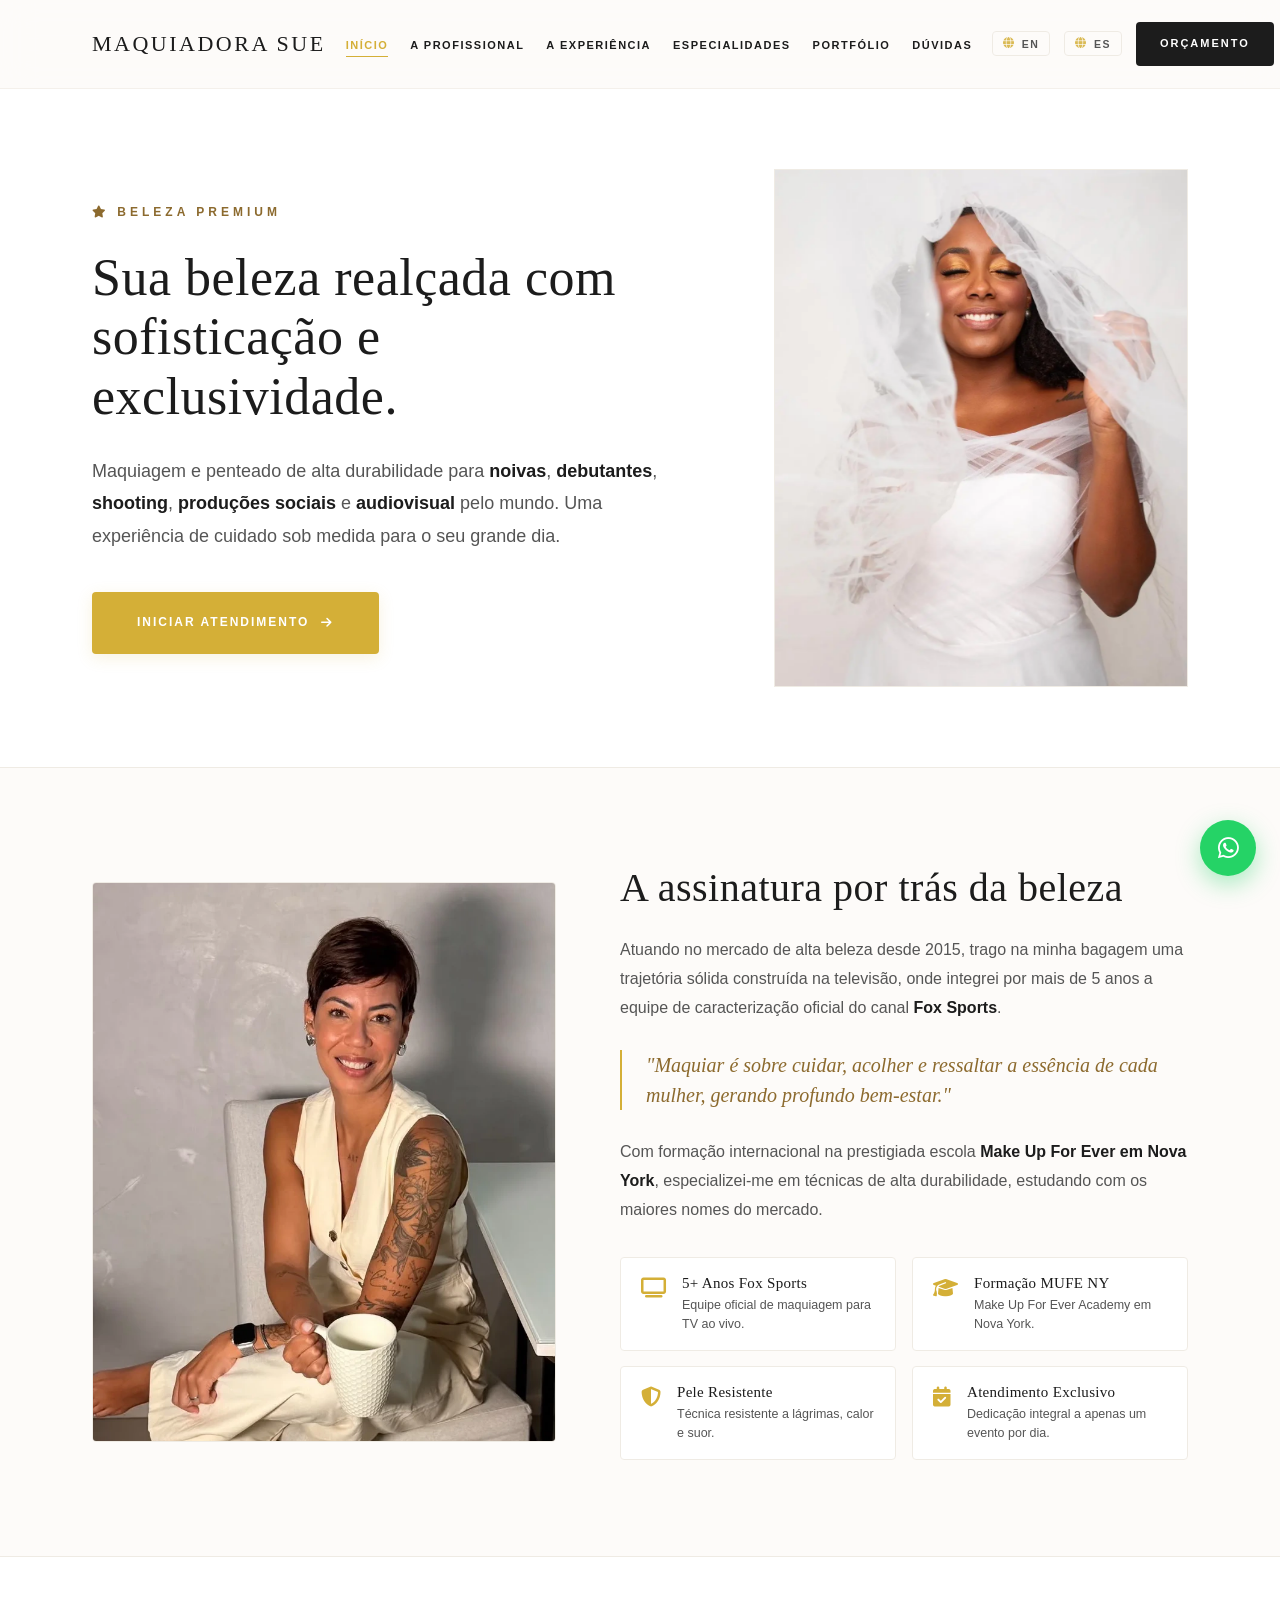
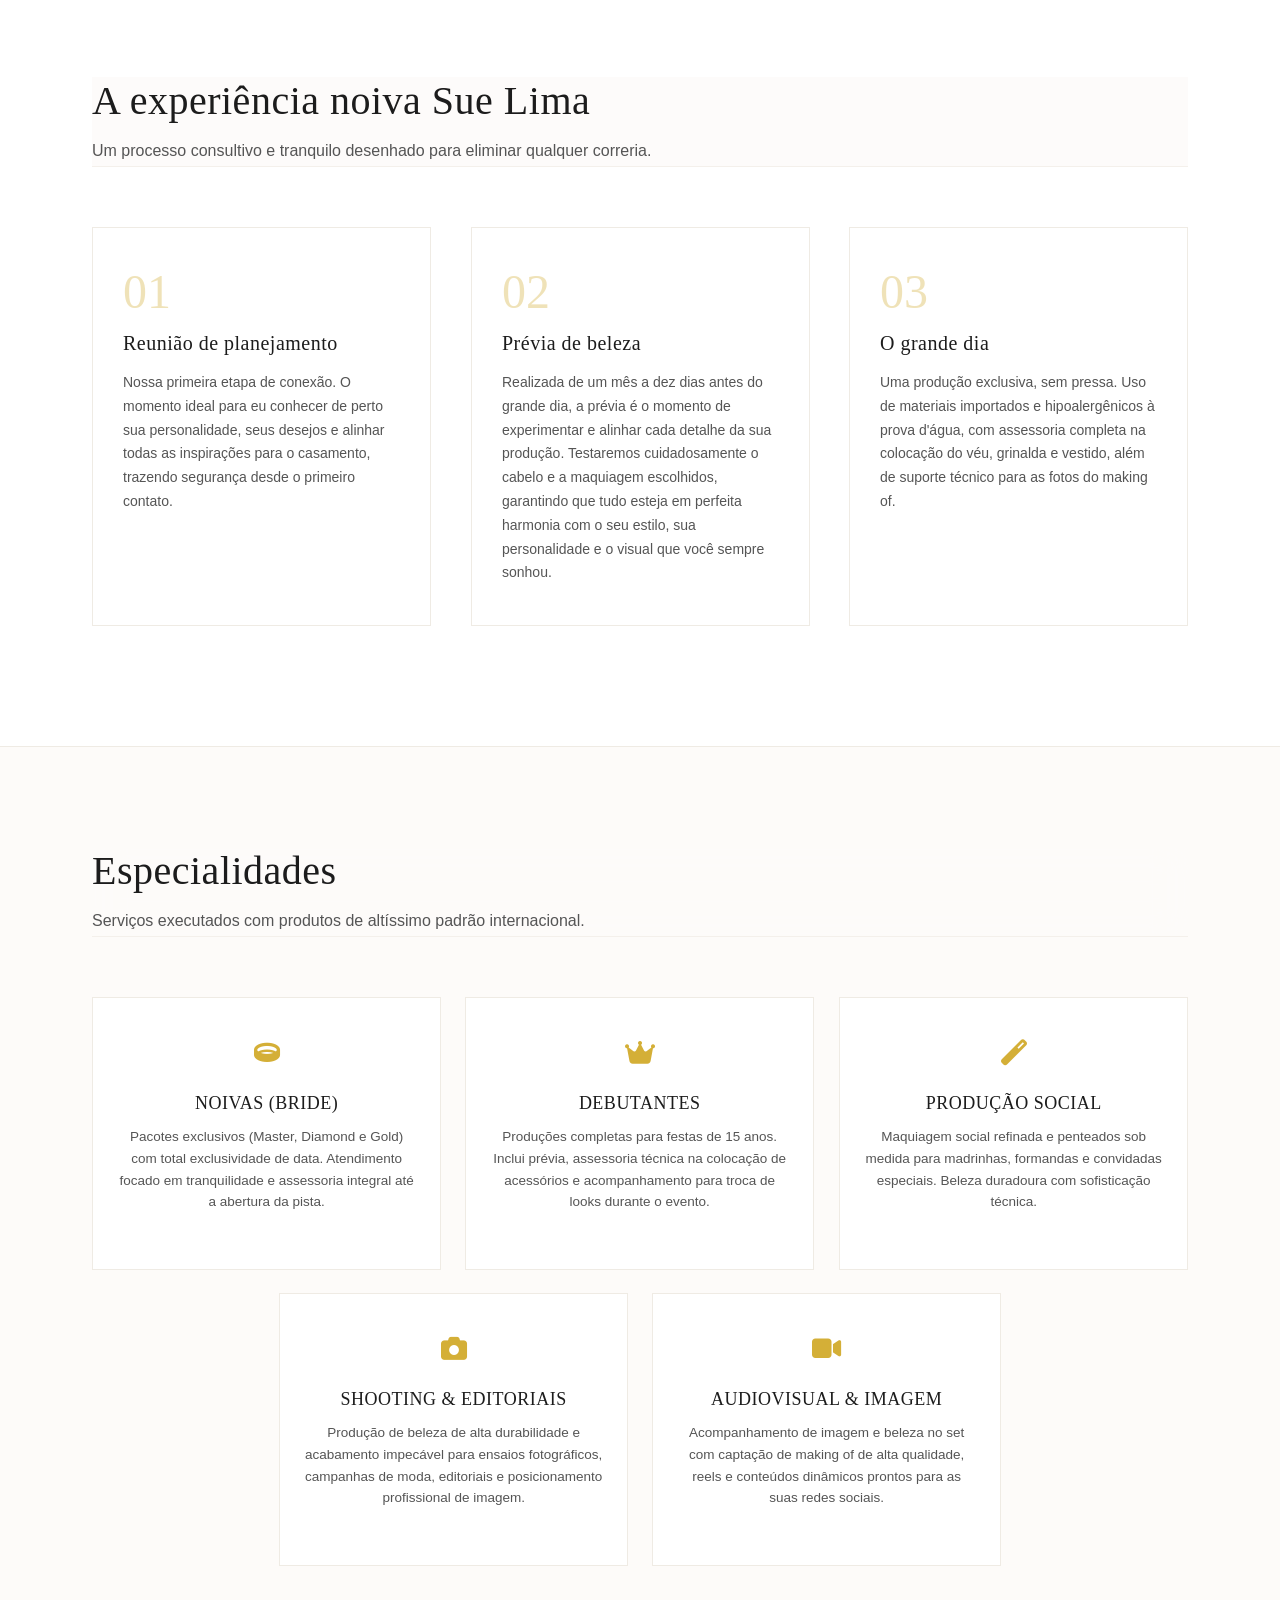
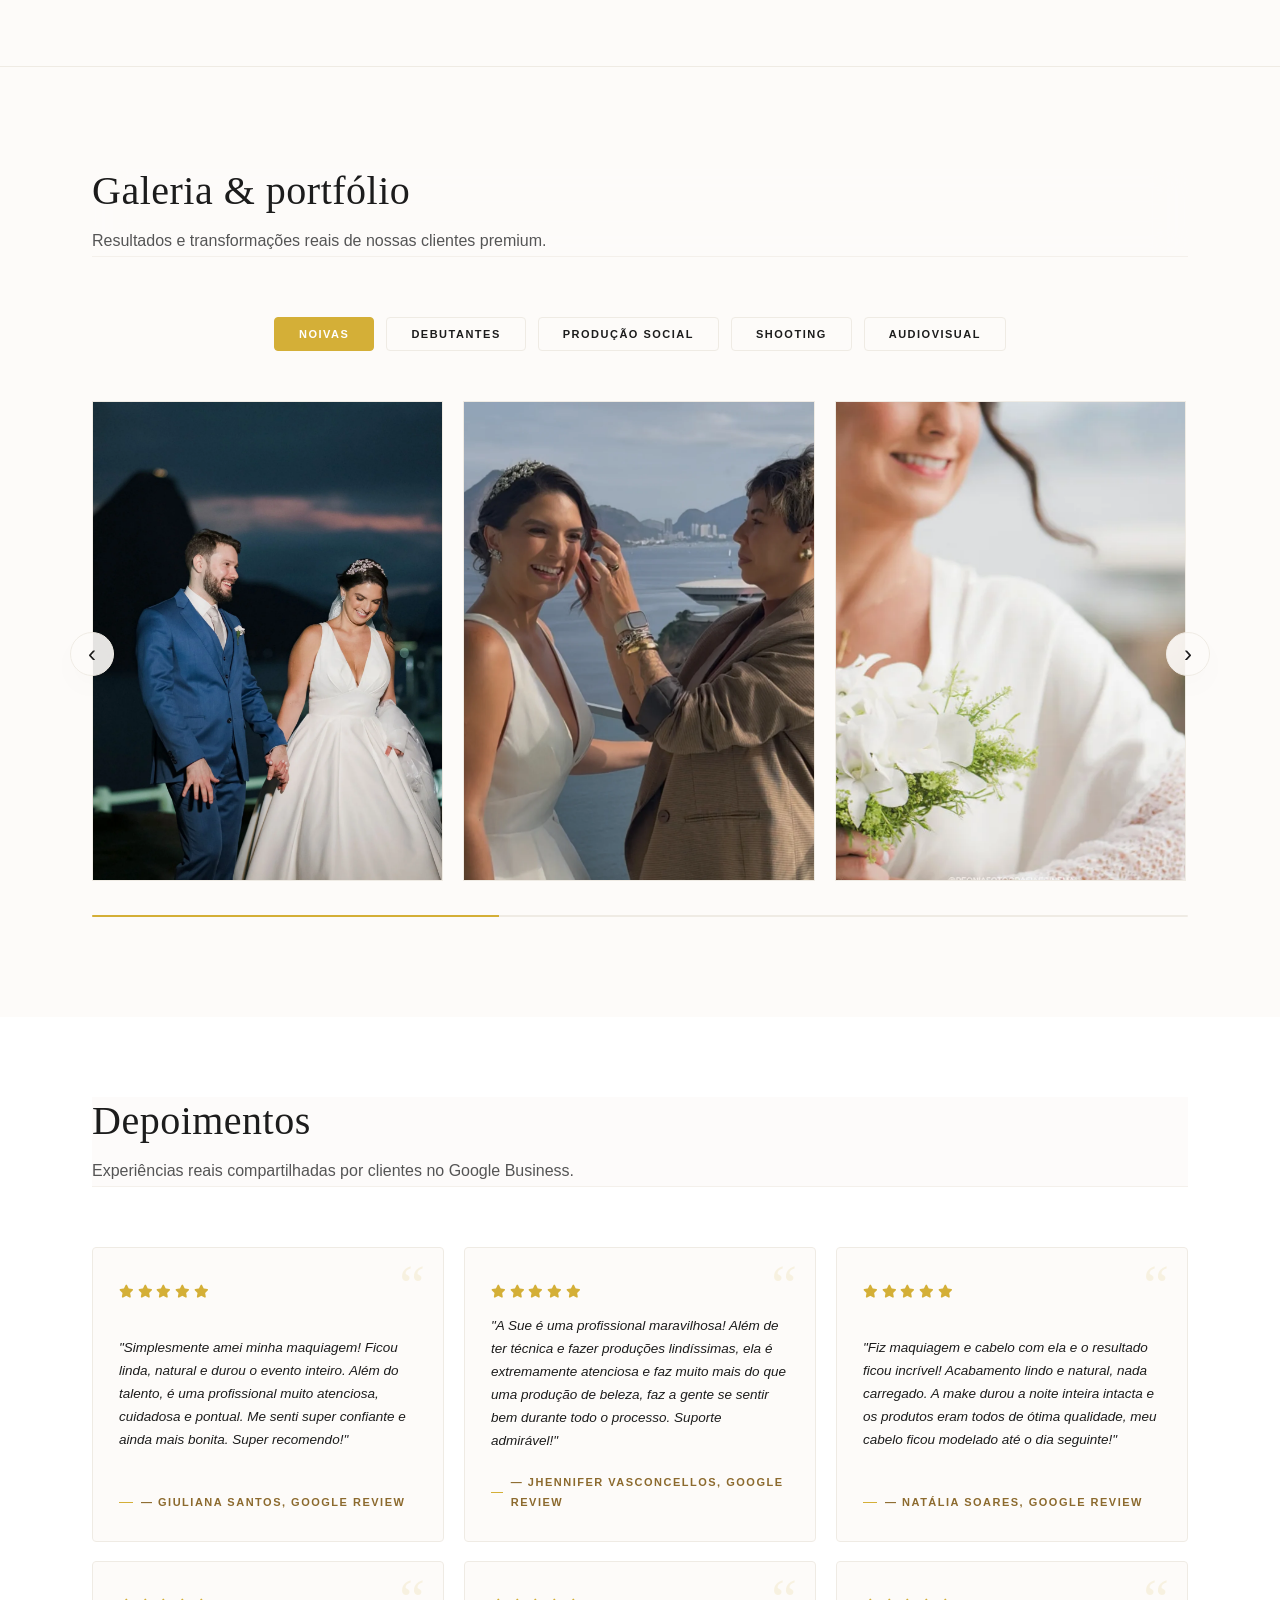
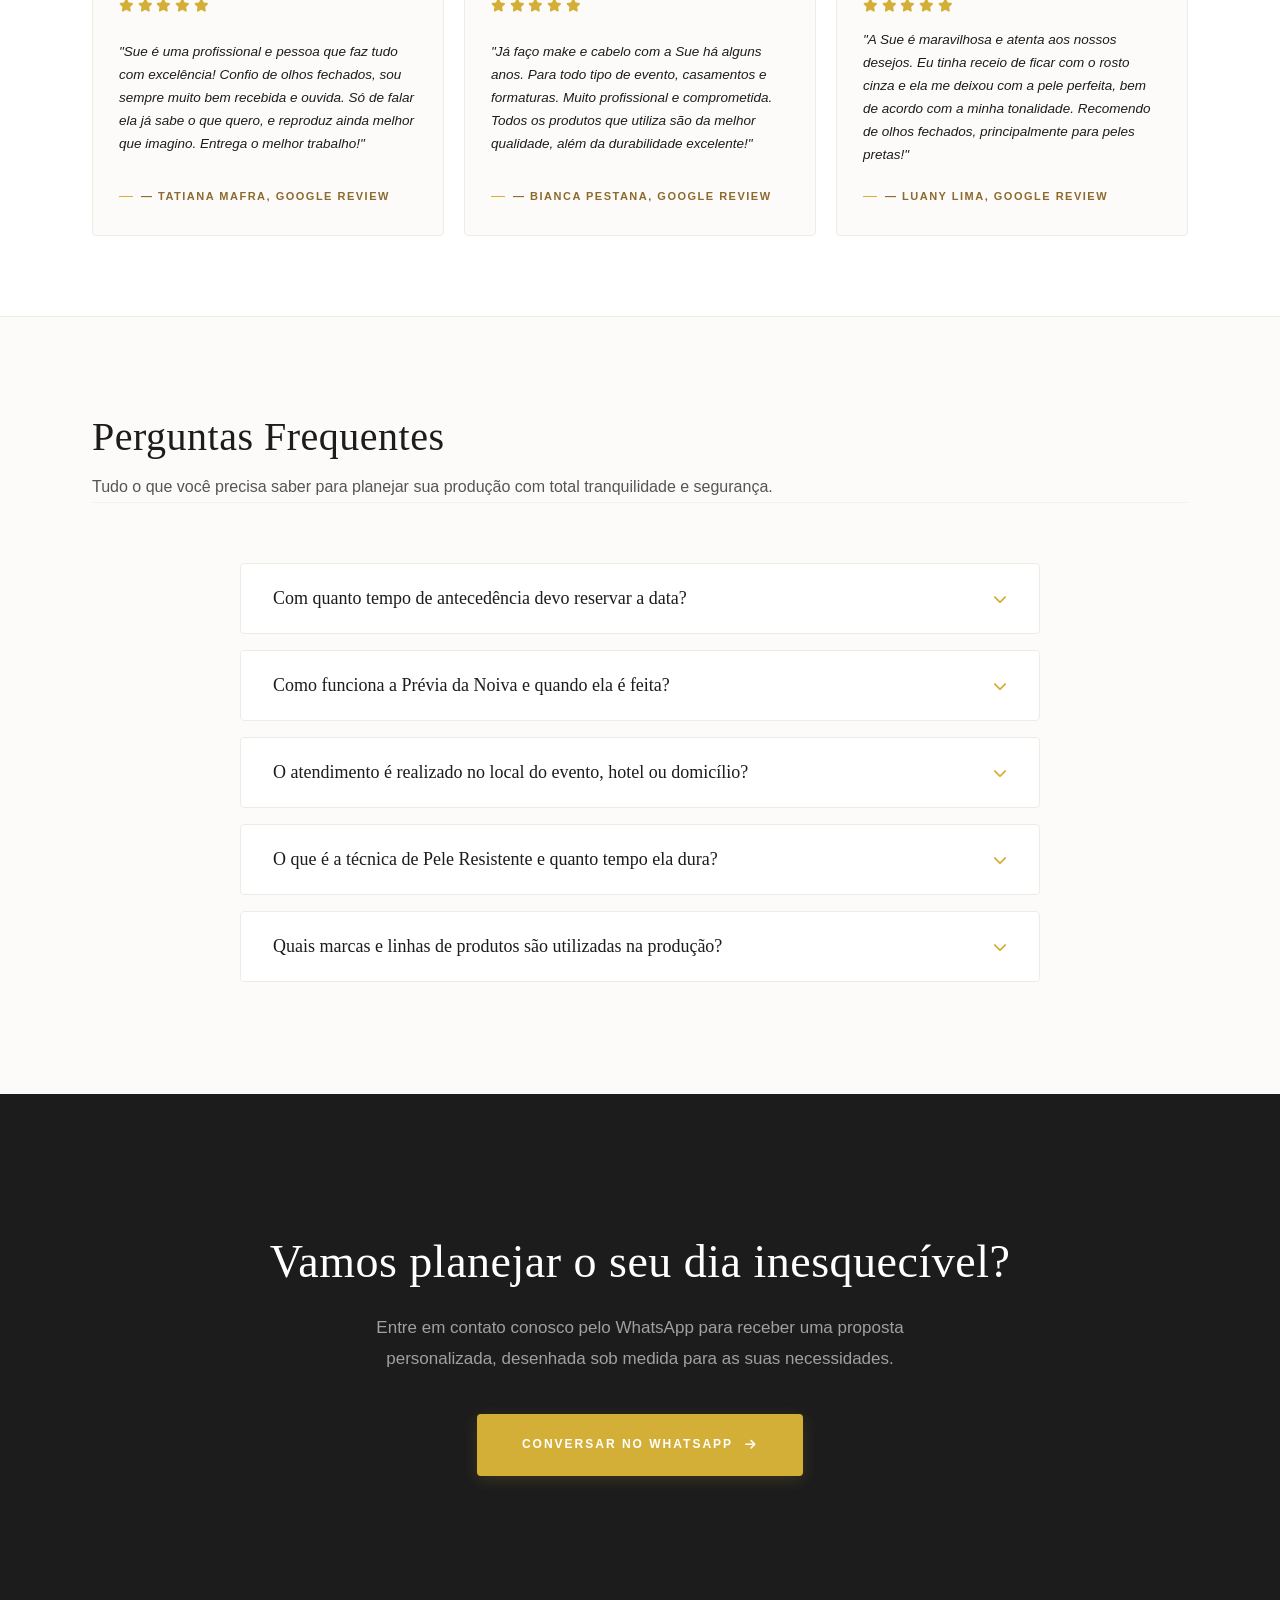
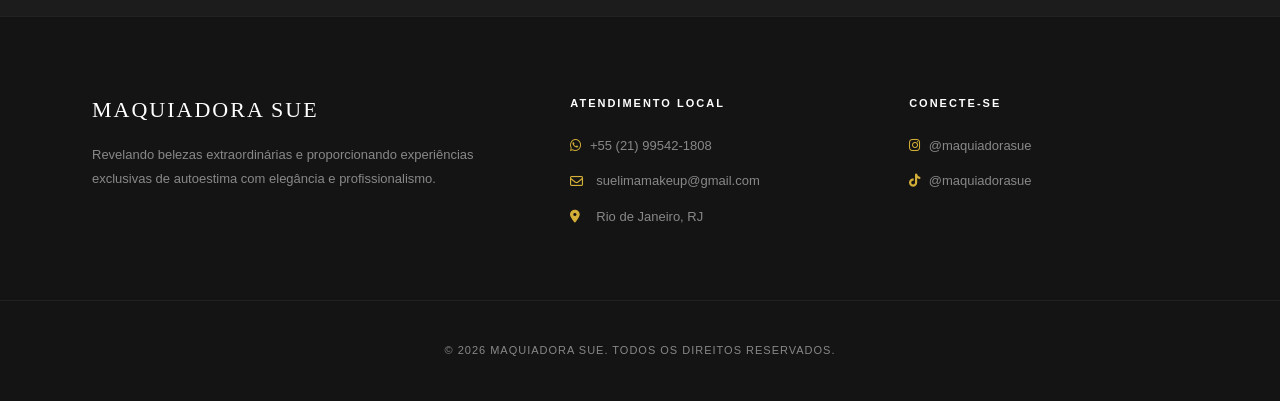
==== index.html @ 1a7ab4fa "feat(portfolio): add new Audiovisual category with 4 verified production images across PT, EN, and E" ====
<!DOCTYPE html>
<html lang="pt-BR">
<head>
  <meta charset="UTF-8">
  <meta name="viewport" content="width=device-width, initial-scale=1.0">
  <meta name="description" content="Sue Lima - Maquiadora de Noivas no Rio de Janeiro | Dia da Noiva de Luxo com Pele Resistente de alta durabilidade. Formação Make Up For Ever Nova York. 5+ anos como maquiadora Fox Sports. Maquiagem e penteado premium para Noivas, Debutantes, Shootings e Grandes Ocasiões. Agende seu atendimento exclusivo.">
  <meta name="keywords" content="maquiadora de noivas RJ, dia da noiva de luxo Rio de Janeiro, maquiagem noiva premium, pele blindada noiva, penteado noiva RJ, maquiagem debutante Rio, makeup artist Rio de Janeiro, maquiadora profissional RJ, MUFE Nova York, maquiagem editorial shooting, Sue Lima maquiadora, maquiadora Fox Sports, Make Up For Ever Nova York, maquiagem alta durabilidade">
  <meta name="robots" content="index, follow, max-image-preview:large, max-snippet:-1, max-video-preview:-1">
  <meta name="author" content="Márcio (com colaboração de Antigravity)">
  <meta name="theme-color" content="#FDFBF9">
  <!-- Security Headers — hardened (see _headers / vercel.json for HTTP delivery) -->
  <meta http-equiv="Content-Security-Policy" content="default-src 'self'; style-src 'self' 'unsafe-inline' https://fonts.googleapis.com https://cdnjs.cloudflare.com; font-src 'self' data: https://fonts.gstatic.com https://cdnjs.cloudflare.com; img-src 'self' data: https://www.maquiadorasue.com; script-src 'self' https://www.googletagmanager.com https://www.google-analytics.com; connect-src 'self' https://www.google-analytics.com https://analytics.google.com; object-src 'none'; base-uri 'self'; frame-ancestors 'self'; form-action 'self' https://wa.me https://api.whatsapp.com; upgrade-insecure-requests">
  <meta http-equiv="X-Content-Type-Options" content="nosniff">
  <meta http-equiv="Referrer-Policy" content="strict-origin-when-cross-origin">
  <title>Maquiadora Sue | Alta Maquiagem & Penteado Noivas</title>

  <!-- Google Search Console Verification (substituir CÓDIGO_AQUI pelo código real) -->
  <!-- <meta name="google-site-verification" content="CÓDIGO_AQUI" /> -->

  <!-- Canonical -->
  <link rel="canonical" href="https://www.maquiadorasue.com/">

  <!-- Hreflang (Trilingual SEO) -->
  <link rel="alternate" hreflang="pt-BR" href="https://www.maquiadorasue.com/" />
  <link rel="alternate" hreflang="en" href="https://www.maquiadorasue.com/site_maquiadora_sue_en.html" />
  <link rel="alternate" hreflang="es" href="https://www.maquiadorasue.com/site_maquiadora_sue_es.html" />
  <link rel="alternate" hreflang="x-default" href="https://www.maquiadorasue.com/" />

  <!-- Open Graph / Social -->
  <meta property="og:type" content="website">
  <meta property="og:title" content="Maquiadora Sue | Alta Maquiagem & Penteado Noivas">
  <meta property="og:description" content="Sue Lima - Maquiagem e penteados de alta durabilidade para Noivas, Debutantes e Grandes Ocasiões no Rio de Janeiro. Formação Make Up For Ever Nova York e 5+ anos Fox Sports. Experiência premium sob medida.">
  <meta property="og:image" content="https://www.maquiadorasue.com/capa_noiva.webp">
  <meta property="og:url" content="https://www.maquiadorasue.com/">
  <meta property="og:locale" content="pt_BR">
  <meta name="twitter:card" content="summary_large_image">
  <meta name="twitter:title" content="Maquiadora Sue | Alta Maquiagem & Penteado Noivas">
  <meta name="twitter:description" content="Sue Lima - Maquiagem e penteados de alta durabilidade para Noivas, Debutantes e Grandes Ocasiões no Rio de Janeiro. Formação Make Up For Ever Nova York e 5+ anos Fox Sports.">
  <meta name="twitter:image" content="https://www.maquiadorasue.com/capa_noiva.webp">

  <!-- JSON-LD LocalBusiness -->
  <script type="application/ld+json">
  {
    "@context": "https://schema.org",
    "@type": "LocalBusiness",
    "name": "Maquiadora Sue - Sue Lima",
    "description": "Alta Maquiagem & Penteado para Noivas, Debutantes e Grandes Ocasiões. Formação Make Up For Ever Nova York e 5+ anos como maquiadora Fox Sports.",
    "url": "https://www.maquiadorasue.com/",
    "telephone": "+55-21-99542-1808",
    "email": "suelimamakeup@gmail.com",
    "address": {
      "@type": "PostalAddress",
      "addressLocality": "Rio de Janeiro",
      "addressRegion": "RJ",
      "addressCountry": "BR"
    },
    "priceRange": "$$$",
    "currenciesAccepted": "BRL",
    "paymentAccepted": "Cash, Credit Card, Pix",
    "openingHoursSpecification": {
      "@type": "OpeningHoursSpecification",
      "dayOfWeek": ["Monday", "Tuesday", "Wednesday", "Thursday", "Friday", "Saturday"],
      "opens": "09:00",
      "closes": "19:00"
    },
    "knowsAbout": [
      "Maquiagem de Noiva Premium",
      "Dia da Noiva de Luxo",
      "Pele Resistente de Alta Durabilidade",
      "Penteados para Noivas",
      "Maquiagem para Debutantes",
      "Maquiagem Social Refinada",
      "Maquiagem para Editoriais de Moda e Shootings",
      "Destination Wedding Makeup",
      "Maquiadora Fox Sports",
      "Make Up For Ever Academy Nova York"
    ],
    "sameAs": [
      "https://instagram.com/maquiadorasue",
      "https://www.tiktok.com/@maquiadorasue",
      "https://w.app/suemaquiadora"
    ],
    "image": ["https://www.maquiadorasue.com/capa_noiva.webp", "https://www.maquiadorasue.com/Nova_Foto_Perfil.webp"],
    "alumniOf": {
      "@type": "EducationalOrganization",
      "name": "Make Up For Ever Academy",
      "address": {
        "@type": "PostalAddress",
        "addressLocality": "New York",
        "addressRegion": "NY",
        "addressCountry": "US"
      }
    },
    "hasCredential": [
      "Formação Make Up For Ever Academy Nova York",
      "5+ anos Maquiadora Fox Sports"
    ]
  }
  </script>

  <!-- JSON-LD FAQPage Schema -->
  <script type="application/ld+json">
  {
    "@context": "https://schema.org",
    "@type": "FAQPage",
    "mainEntity": [
      {
        "@type": "Question",
        "name": "Com quanto tempo de antecedência devo reservar a data?",
        "acceptedAnswer": {
          "@type": "Answer",
          "text": "Recomendamos agendar com 6 a 12 meses de antecedência. Como trabalhamos com exclusividade de data — atendendo apenas uma noiva por dia para garantir dedicação integral —, as datas em períodos mais concorridos costumam esgotar rapidamente."
        }
      },
      {
        "@type": "Question",
        "name": "Como funciona a Prévia da Noiva e quando ela é feita?",
        "acceptedAnswer": {
          "@type": "Answer",
          "text": "A prévia é realizada entre 30 e 15 dias antes do casamento. Testamos minuciosamente o cabelo e a maquiagem desejados, alinhando com as referências do vestido, véu, grinalda e estilo da cerimônia, para que você suba ao altar com segurança absoluta."
        }
      },
      {
        "@type": "Question",
        "name": "O atendimento é realizado no local do evento, hotel ou domicílio?",
        "acceptedAnswer": {
          "@type": "Answer",
          "text": "Sim! Levamos toda a bancada profissional, materiais esterilizados, iluminação técnica e biossegurança até o local escolhido por você no Rio de Janeiro, Região Serrana, Região dos Lagos ou em Destination Weddings."
        }
      },
      {
        "@type": "Question",
        "name": "O que é a técnica de Pele Resistente e quanto tempo ela dura?",
        "acceptedAnswer": {
          "@type": "Answer",
          "text": "É uma metodologia avançada de preparação, hidratação e selagem da cútis com produtos importados de alta performance. Ela garante acabamento impecável, sofisticado e resistente a lágrimas, calor, abraços e suor por mais de 16 horas sem craquelar ou transferir."
        }
      },
      {
        "@type": "Question",
        "name": "Quais marcas e linhas de produtos são utilizadas na produção?",
        "acceptedAnswer": {
          "@type": "Answer",
          "text": "Utilizamos exclusivamente marcas de prestígio internacional, hipoalergênicas e dermatologicamente testadas, como Dior, MAC, Make Up For Ever, Charlotte Tilbury, NARS, Kryolan e Atelier Paris, assegurando alta fixação e conforto na pele."
        }
      }
    ]
  }
  </script>

  <!-- Google Analytics 4 (substituir G-XXXXXXXXXX pelo ID real do GA4) -->
  <!--
  <script async src="https://www.googletagmanager.com/gtag/js?id=G-XXXXXXXXXX"></script>
  <script>
    window.dataLayer = window.dataLayer || [];
    function gtag(){dataLayer.push(arguments);}
    gtag('js', new Date());
    gtag('config', 'G-XXXXXXXXXX');
  </script>
  -->

  <!-- Preconnect & Fonts -->
  <link rel="preconnect" href="https://fonts.googleapis.com">
  <link rel="preconnect" href="https://fonts.gstatic.com" crossorigin>
  <link rel="preload" as="style" href="https://fonts.googleapis.com/css2?family=Lato:wght@300;400;600;700&family=Playfair+Display:ital,wght@0,400;0,500;1,400&display=swap">
  <link rel="stylesheet" href="https://fonts.googleapis.com/css2?family=Lato:wght@300;400;600;700&family=Playfair+Display:ital,wght@0,400;0,500;1,400&display=swap" media="print" onload="this.media='all'">

  <!-- FontAwesome CDN -->
  <link rel="preload" as="style" href="https://cdnjs.cloudflare.com/ajax/libs/font-awesome/6.4.0/css/all.min.css" integrity="sha512-iecdLmaskl7CVkqkXNQ/ZH/XLlvWZOJyj7Yy7tcenmpD1ypASozpmT/E0iPtmFIB46ZmdtAc9eNBvH0H/ZpiBw==" crossorigin="anonymous">
  <link rel="stylesheet" href="https://cdnjs.cloudflare.com/ajax/libs/font-awesome/6.4.0/css/all.min.css" integrity="sha512-iecdLmaskl7CVkqkXNQ/ZH/XLlvWZOJyj7Yy7tcenmpD1ypASozpmT/E0iPtmFIB46ZmdtAc9eNBvH0H/ZpiBw==" crossorigin="anonymous" referrerpolicy="no-referrer">

  <!-- CSS -->
  <link rel="preload" as="style" href="shared.css">
  <link rel="stylesheet" href="shared.css">
  <link rel="preload" as="style" href="site.css">
  <link rel="stylesheet" href="site.css">

  <!-- Favicon -->
<link rel="icon" type="image/webp" href="Nova_Foto_Perfil.webp">
<link rel="apple-touch-icon" href="Nova_Foto_Perfil.webp">
</head>
<body>

  <a href="#main-content" class="visually-hidden">Pular para o conteúdo principal</a>

  <header>
    <div class="container nav-wrapper">
      <div class="brand-logo">Maquiadora Sue</div>
      <nav aria-label="Navegação principal" id="nav-menu">
        <ul class="nav-menu">
          <li><a href="#inicio" aria-current="page">Início</a></li>
          <li><a href="#sobre">A Profissional</a></li>
          <li><a href="#experiencia">A Experiência</a></li>
          <li><a href="#servicos">Especialidades</a></li>
          <li><a href="#portfolio">Portfólio</a></li>
          <li><a href="#faq">Dúvidas</a></li>
        </ul>
      </nav>
      <div class="nav-actions">
        <a href="site_maquiadora_sue_en.html" class="lang-switch" aria-label="English version" title="English">
          <i class="fa-solid fa-globe" aria-hidden="true"></i> EN
        </a>
        <a href="site_maquiadora_sue_es.html" class="lang-switch" aria-label="Versión en español" title="Español">
          <i class="fa-solid fa-globe" aria-hidden="true"></i> ES
        </a>
        <a href="https://wa.me/5521995421808?text=Olá%20Sue!%20Vi%20seu%20site%20e%20gostaria%20de%20solicitar%20um%20orçamento%20para%20maquiagem%20e%20penteado." target="_blank" rel="noopener noreferrer" class="btn-cta-nav" aria-label="Solicitar orçamento via WhatsApp">Orçamento</a>
      </div>
      <button class="nav-toggle" aria-label="Abrir menu" aria-expanded="false" aria-controls="nav-menu">
        <span class="hamburger" aria-hidden="true"></span>
      </button>
    </div>
  </header>

  <main id="main-content">
    <section id="inicio" class="hero-section" aria-labelledby="hero-title">
      <div class="container hero-grid">
        <div class="hero-text">
          <span class="hero-tagline"><i class="fa-solid fa-star" aria-hidden="true"></i> Beleza Premium</span>
          <h1 id="hero-title">Sua beleza realçada com sofisticação e exclusividade.</h1>
          <p>Maquiagem e penteado de alta durabilidade para <strong>noivas</strong>, <strong>debutantes</strong>, <strong>shooting</strong>, <strong>produções sociais</strong> e <strong>audiovisual</strong> pelo mundo. Uma experiência de cuidado sob medida para o seu grande dia.</p>
          <a href="https://wa.me/5521995421808?text=Olá%20Sue!%20Vi%20seu%20site%20e%20gostaria%20de%20solicitar%20mais%20informações%20sobre%20seus%20serviços." target="_blank" rel="noopener noreferrer" class="btn btn--gold btn-luxury-cta" aria-label="Iniciar atendimento via WhatsApp">
            Iniciar Atendimento <i class="fa-solid fa-arrow-right" aria-hidden="true"></i>
          </a>
        </div>
        <figure class="hero-image-frame">
          <img src="capa_noiva.webp" alt="Noiva com maquiagem e penteado assinados por Sue Lima" width="600" height="750" loading="eager">
          <figcaption class="visually-hidden">Noiva maquiada por Sue Lima</figcaption>
        </figure>
      </div>
    </section>

    <section id="sobre" class="credentials-section" aria-labelledby="sobre-title">
      <div class="container credentials-grid">
        <figure class="credentials-image">
          <img src="Nova_Foto_Perfil.webp" alt="Sue Lima, maquiadora especialista em noivas e debutantes" width="520" height="650" loading="lazy">
          <figcaption class="visually-hidden">Sue Lima, maquiadora profissional</figcaption>
        </figure>
        <div class="credentials-content">
          <h2 id="sobre-title">A assinatura por trás da beleza</h2>
          <p>Atuando no mercado de alta beleza desde 2015, trago na minha bagagem uma trajetória sólida construída na televisão, onde integrei por mais de 5 anos a equipe de caracterização oficial do canal <strong>Fox Sports</strong>.</p>
          <blockquote class="signature-quote" cite="Sue Lima">
            "Maquiar é sobre cuidar, acolher e ressaltar a essência de cada mulher, gerando profundo bem-estar."
          </blockquote>
          <p>Com formação internacional na prestigiada escola <strong>Make Up For Ever em Nova York</strong>, especializei-me em técnicas de alta durabilidade, estudando com os maiores nomes do mercado.</p>

          <div class="credentials-badges">
            <div class="badge-item">
              <i class="fa-solid fa-tv" aria-hidden="true"></i>
              <div>
                <h4>5+ Anos Fox Sports</h4>
                <p>Equipe oficial de maquiagem para TV ao vivo.</p>
              </div>
            </div>
            <div class="badge-item">
              <i class="fa-solid fa-graduation-cap" aria-hidden="true"></i>
              <div>
                <h4>Formação MUFE NY</h4>
                <p>Make Up For Ever Academy em Nova York.</p>
              </div>
            </div>
            <div class="badge-item">
              <i class="fa-solid fa-shield-halved" aria-hidden="true"></i>
              <div>
                <h4>Pele Resistente</h4>
                <p>Técnica resistente a lágrimas, calor e suor.</p>
              </div>
            </div>
            <div class="badge-item">
              <i class="fa-solid fa-calendar-check" aria-hidden="true"></i>
              <div>
                <h4>Atendimento Exclusivo</h4>
                <p>Dedicação integral a apenas um evento por dia.</p>
              </div>
            </div>
          </div>
        </div>
      </div>
    </section>

    <section id="experiencia" class="experience-section" aria-labelledby="experiencia-title">
      <div class="container">
        <header class="section-header">
          <h2 id="experiencia-title">A experiência noiva Sue Lima</h2>
          <p>Um processo consultivo e tranquilo desenhado para eliminar qualquer correria.</p>
        </header>
        <div class="experience-timeline">
          <article class="step-card">
            <span class="step-number" aria-hidden="true">01</span>
            <h3>Reunião de planejamento</h3>
            <p>Nossa primeira etapa de conexão. O momento ideal para eu conhecer de perto sua personalidade, seus desejos e alinhar todas as inspirações para o casamento, trazendo segurança desde o primeiro contato.</p>
          </article>
          <article class="step-card">
            <span class="step-number" aria-hidden="true">02</span>
            <h3>Prévia de beleza</h3>
            <p>Realizada de um mês a dez dias antes do grande dia, a prévia é o momento de experimentar e alinhar cada detalhe da sua produção. Testaremos cuidadosamente o cabelo e a maquiagem escolhidos, garantindo que tudo esteja em perfeita harmonia com o seu estilo, sua personalidade e o visual que você sempre sonhou.</p>
          </article>
          <article class="step-card">
            <span class="step-number" aria-hidden="true">03</span>
            <h3>O grande dia</h3>
            <p>Uma produção exclusiva, sem pressa. Uso de materiais importados e hipoalergênicos à prova d'água, com assessoria completa na colocação do véu, grinalda e vestido, além de suporte técnico para as fotos do making of.</p>
          </article>
        </div>
      </div>
    </section>

    <section id="servicos" class="pillars-section" aria-labelledby="servicos-title">
      <div class="container">
        <header class="section-header">
          <h2 id="servicos-title">Especialidades</h2>
          <p>Serviços executados com produtos de altíssimo padrão internacional.</p>
        </header>
        <div class="pillars-grid">
          <article class="pillar-card">
            <span class="pillar-icon" aria-hidden="true"><i class="fa-solid fa-ring"></i></span>
            <h3>Noivas (bride)</h3>
            <p>Pacotes exclusivos (Master, Diamond e Gold) com total exclusividade de data. Atendimento focado em tranquilidade e assessoria integral até a abertura da pista.</p>
          </article>
          <article class="pillar-card">
            <span class="pillar-icon" aria-hidden="true"><i class="fa-solid fa-crown"></i></span>
            <h3>Debutantes</h3>
            <p>Produções completas para festas de 15 anos. Inclui prévia, assessoria técnica na colocação de acessórios e acompanhamento para troca de looks durante o evento.</p>
          </article>
          <article class="pillar-card">
            <span class="pillar-icon" aria-hidden="true"><i class="fa-solid fa-wand-magic"></i></span>
            <h3>Produção social</h3>
            <p>Maquiagem social refinada e penteados sob medida para madrinhas, formandas e convidadas especiais. Beleza duradoura com sofisticação técnica.</p>
          </article>
          <article class="pillar-card">
            <span class="pillar-icon" aria-hidden="true"><i class="fa-solid fa-camera"></i></span>
            <h3>Shooting & Editoriais</h3>
            <p>Produção de beleza de alta durabilidade e acabamento impecável para ensaios fotográficos, campanhas de moda, editoriais e posicionamento profissional de imagem.</p>
          </article>
          <article class="pillar-card">
            <span class="pillar-icon" aria-hidden="true"><i class="fa-solid fa-video"></i></span>
            <h3>Audiovisual & Imagem</h3>
            <p>Acompanhamento de imagem e beleza no set com captação de making of de alta qualidade, reels e conteúdos dinâmicos prontos para as suas redes sociais.</p>
          </article>
        </div>
      </div>
    </section>

    <section id="portfolio" class="portfolio-section" aria-labelledby="portfolio-title">
      <div class="container">
        <header class="section-header">
          <h2 id="portfolio-title">Galeria & portfólio</h2>
          <p>Resultados e transformações reais de nossas clientes premium.</p>
        </header>

        <div class="portfolio-filters">
          <button class="filter-btn active" data-filter="noivas">Noivas</button>
          <button class="filter-btn" data-filter="debutantes">Debutantes</button>
          <button class="filter-btn" data-filter="social">Produção Social</button>
          <button class="filter-btn" data-filter="shooting">Shooting</button>
          <button class="filter-btn" data-filter="audiovisual">Audiovisual</button>
        </div>

        <div class="portfolio-carousel-wrapper">
          <button class="portfolio-carousel-btn prev" aria-label="Anterior">&lsaquo;</button>
          <div class="portfolio-grid">
            <!-- Noivas -->
            <figure class="portfolio-item" tabindex="0" role="button" data-category="noivas" aria-label="Ampliar imagem: Maquiagem de noiva">
              <img src="Seção Noivas.webp" alt="Noiva com maquiagem clássica e penteado elegante por Sue Lima" loading="lazy">
              <figcaption class="visually-hidden">Maquiagem de noiva</figcaption>
            </figure>
            <figure class="portfolio-item" tabindex="0" role="button" data-category="noivas" aria-label="Ampliar imagem: Maquiagem de noiva 2">
              <img src="Seção Noivas 2.webp" alt="Produção de noiva com acabamento premium por Sue Lima" loading="lazy">
              <figcaption class="visually-hidden">Maquiagem de noiva</figcaption>
            </figure>
            <figure class="portfolio-item" tabindex="0" role="button" data-category="noivas" aria-label="Ampliar imagem: Maquiagem de noiva 3">
              <img src="seção Noivas3.webp" alt="Detalhe de maquiagem de noiva por Sue Lima" loading="lazy">
              <figcaption class="visually-hidden">Maquiagem de noiva</figcaption>
            </figure>
            <figure class="portfolio-item" tabindex="0" role="button" data-category="noivas" aria-label="Ampliar imagem: Maquiagem de noiva 5">
              <img src="Seção Noivas 5.webp" alt="Produção de noiva no making of por Sue Lima" loading="lazy">
              <figcaption class="visually-hidden">Maquiagem de noiva</figcaption>
            </figure>
            <figure class="portfolio-item" tabindex="0" role="button" data-category="noivas" aria-label="Ampliar imagem: Maquiagem de noiva 6">
              <img src="seção Noivas 6.webp" alt="Pele resistente e maquiagem de noiva por Sue Lima" loading="lazy">
              <figcaption class="visually-hidden">Maquiagem de noiva</figcaption>
            </figure>
            <figure class="portfolio-item" tabindex="0" role="button" data-category="noivas" aria-label="Ampliar imagem: Maquiagem de noiva 8">
              <img src="Seção Noivas 8.webp" alt="Maquiagem de noiva de alta durabilidade por Sue Lima" loading="lazy">
              <figcaption class="visually-hidden">Maquiagem de noiva</figcaption>
            </figure>
            <figure class="portfolio-item" tabindex="0" role="button" data-category="noivas" aria-label="Ampliar imagem: Maquiagem de noiva 9">
              <img src="seção Noivas 9.webp" alt="Noiva pronta para o altar por Sue Lima" loading="lazy">
              <figcaption class="visually-hidden">Maquiagem de noiva</figcaption>
            </figure>
            <figure class="portfolio-item" tabindex="0" role="button" data-category="noivas" aria-label="Ampliar imagem: Maquiagem de noiva 10">
              <img src="Seção noivas 10.webp" alt="Visual de beleza de noiva por Sue Lima" loading="lazy">
              <figcaption class="visually-hidden">Maquiagem de noiva</figcaption>
            </figure>

            <!-- Debutantes -->
            <figure class="portfolio-item hidden" tabindex="0" role="button" data-category="debutantes" aria-label="Ampliar imagem: Maquiagem de debutante 2">
              <img src="debutantes2.webp" alt="Visual de beleza para 15 anos por Sue Lima" loading="lazy">
              <figcaption class="visually-hidden">Maquiagem de debutante</figcaption>
            </figure>
            <figure class="portfolio-item hidden" tabindex="0" role="button" data-category="debutantes" aria-label="Ampliar imagem: Maquiagem de debutante 6">
              <img src="Debutantes6.webp" alt="Produção de debutante com muito brilho por Sue Lima" loading="lazy">
              <figcaption class="visually-hidden">Maquiagem de debutante</figcaption>
            </figure>
            <figure class="portfolio-item hidden" tabindex="0" role="button" data-category="debutantes" aria-label="Ampliar imagem: Maquiagem de debutante 7">
              <img src="debutantes7.webp" alt="Penteado e maquiagem debutante por Sue Lima" loading="lazy">
              <figcaption class="visually-hidden">Maquiagem de debutante</figcaption>
            </figure>
            <figure class="portfolio-item hidden" tabindex="0" role="button" data-category="debutantes" aria-label="Ampliar imagem: Maquiagem de debutante 8">
              <img src="debutantes8.webp" alt="Debutante deslumbrante em vestido de gala por Sue Lima" loading="lazy">
              <figcaption class="visually-hidden">Maquiagem de debutante</figcaption>
            </figure>
            <figure class="portfolio-item hidden" tabindex="0" role="button" data-category="debutantes" aria-label="Ampliar imagem: Maquiagem de debutante 9">
              <img src="debutantes9.webp" alt="Produção de maquiagem de 15 anos nos bastidores por Sue Lima" loading="lazy">
              <figcaption class="visually-hidden">Maquiagem de debutante</figcaption>
            </figure>
            <figure class="portfolio-item hidden" tabindex="0" role="button" data-category="debutantes" aria-label="Ampliar imagem: Maquiagem de debutante 10">
              <img src="debutantes10.webp" alt="Debutante e família em momento especial por Sue Lima" loading="lazy">
              <figcaption class="visually-hidden">Maquiagem de debutante</figcaption>
            </figure>
            <figure class="portfolio-item hidden" tabindex="0" role="button" data-category="debutantes" aria-label="Ampliar imagem: Maquiagem de debutante 11">
              <img src="debutantes11.webp" alt="Retoque final de batom em debutante por Sue Lima" loading="lazy">
              <figcaption class="visually-hidden">Maquiagem de debutante</figcaption>
            </figure>

            <!-- Produção Social -->
            <figure class="portfolio-item hidden" tabindex="0" role="button" data-category="social" aria-label="Ampliar imagem: Produção social">
              <img src="seção Produção Social.webp" alt="Maquiagem social refinada e elegante por Sue Lima" loading="lazy">
              <figcaption class="visually-hidden">Produção social</figcaption>
            </figure>
            <figure class="portfolio-item hidden" tabindex="0" role="button" data-category="social" aria-label="Ampliar imagem: Produção social 3">
              <img src="seção produção social3.webp" alt="Beleza social para eventos especiais por Sue Lima" loading="lazy">
              <figcaption class="visually-hidden">Produção social</figcaption>
            </figure>

            <!-- Shooting -->
            <figure class="portfolio-item hidden" tabindex="0" role="button" data-category="shooting" aria-label="Ampliar imagem: Ensaios e Editoriais">
              <img src="seção Shooting 1.webp" alt="Maquiagem de alta definição para ensaio fotográfico por Sue Lima" loading="lazy">
              <figcaption class="visually-hidden">Maquiagem para Shooting</figcaption>
            </figure>
            <figure class="portfolio-item hidden" tabindex="0" role="button" data-category="shooting" aria-label="Ampliar imagem: Ensaios e Editoriais 2">
              <img src="seção Shooting 2.webp" alt="Produção de beleza para editorial de moda por Sue Lima" loading="lazy">
              <figcaption class="visually-hidden">Maquiagem para Shooting</figcaption>
            </figure>
            <figure class="portfolio-item hidden" tabindex="0" role="button" data-category="shooting" aria-label="Ampliar imagem: Ensaios e Editoriais 3">
              <img src="seção Shooting 3.webp" alt="Maquiagem profissional para sessão de fotos por Sue Lima" loading="lazy">
              <figcaption class="visually-hidden">Maquiagem para Shooting</figcaption>
            </figure>
            <figure class="portfolio-item hidden" tabindex="0" role="button" data-category="shooting" aria-label="Ampliar imagem: Ensaios e Editoriais 4">
              <img src="seção Shooting 4.webp" alt="Visual conceitual e editorial por Sue Lima" loading="lazy">
              <figcaption class="visually-hidden">Maquiagem para Shooting</figcaption>
            </figure>
            <figure class="portfolio-item hidden" tabindex="0" role="button" data-category="shooting" aria-label="Ampliar imagem: Ensaios e Editoriais 5">
              <img src="seção Shooting 5.webp" alt="Estilo sofisticado para ensaio de retrato por Sue Lima" loading="lazy">
              <figcaption class="visually-hidden">Maquiagem para Shooting</figcaption>
            </figure>
            <figure class="portfolio-item hidden" tabindex="0" role="button" data-category="shooting" aria-label="Ampliar imagem: Ensaios e Editoriais 6">
              <img src="seção Shooting 6.webp" alt="Maquiagem impecável para câmera por Sue Lima" loading="lazy">
              <figcaption class="visually-hidden">Maquiagem para Shooting</figcaption>
            </figure>

            <!-- Audiovisual -->
            <figure class="portfolio-item hidden" tabindex="0" role="button" data-category="audiovisual" aria-label="Ampliar imagem: Claquete de gravação Auto da Compadecida 2">
              <img src="audiovisual_1.webp" alt="Produção e caracterização para o filme O Auto da Compadecida 2 por Sue Lima" loading="lazy">
              <figcaption class="visually-hidden">Audiovisual - O Auto da Compadecida 2</figcaption>
            </figure>
            <figure class="portfolio-item hidden" tabindex="0" role="button" data-category="audiovisual" aria-label="Ampliar imagem: Camarim e bancada técnica de maquiagem">
              <img src="audiovisual_2.webp" alt="Camarim e bancada de maquiagem profissional em set de filmagem por Sue Lima" loading="lazy">
              <figcaption class="visually-hidden">Audiovisual - Camarim e bancada</figcaption>
            </figure>
            <figure class="portfolio-item hidden" tabindex="0" role="button" data-category="audiovisual" aria-label="Ampliar imagem: Sue Lima maquiando atriz nos bastidores">
              <img src="audiovisual_3.webp" alt="Sue Lima maquiando atriz nos bastidores de produção audiovisual" loading="lazy">
              <figcaption class="visually-hidden">Audiovisual - Bastidores de gravação</figcaption>
            </figure>
            <figure class="portfolio-item hidden" tabindex="0" role="button" data-category="audiovisual" aria-label="Ampliar imagem: Sue Lima e atriz no camarim">
              <img src="audiovisual_4.webp" alt="Atendimento e retoque de atriz no estúdio por Sue Lima" loading="lazy">
              <figcaption class="visually-hidden">Audiovisual - Estúdio e camarim</figcaption>
            </figure>
          </div>
          <button class="portfolio-carousel-btn next" aria-label="Próxima">&rsaquo;</button>
        </div>
      </div>
    </section>

    <section class="testimonials-section" aria-labelledby="testimonials-title">
      <div class="container">
        <header class="section-header">
          <h2 id="testimonials-title">Depoimentos</h2>
          <p>Experiências reais compartilhadas por clientes no Google Business.</p>
        </header>
        <div class="testimonials-grid">
          <article class="testimonial-card">
            <div class="testimonial-rating" style="color: var(--gold-accent); margin-bottom: 12px; font-size: 13px;">
              <i class="fa-solid fa-star" aria-hidden="true"></i>
              <i class="fa-solid fa-star" aria-hidden="true"></i>
              <i class="fa-solid fa-star" aria-hidden="true"></i>
              <i class="fa-solid fa-star" aria-hidden="true"></i>
              <i class="fa-solid fa-star" aria-hidden="true"></i>
            </div>
            <blockquote>"Simplesmente amei minha maquiagem! Ficou linda, natural e durou o evento inteiro. Além do talento, é uma profissional muito atenciosa, cuidadosa e pontual. Me senti super confiante e ainda mais bonita. Super recomendo!"</blockquote>
            <footer>— Giuliana Santos, Google Review</footer>
          </article>
          <article class="testimonial-card">
            <div class="testimonial-rating" style="color: var(--gold-accent); margin-bottom: 12px; font-size: 13px;">
              <i class="fa-solid fa-star" aria-hidden="true"></i>
              <i class="fa-solid fa-star" aria-hidden="true"></i>
              <i class="fa-solid fa-star" aria-hidden="true"></i>
              <i class="fa-solid fa-star" aria-hidden="true"></i>
              <i class="fa-solid fa-star" aria-hidden="true"></i>
            </div>
            <blockquote>"A Sue é uma profissional maravilhosa! Além de ter técnica e fazer produções lindíssimas, ela é extremamente atenciosa e faz muito mais do que uma produção de beleza, faz a gente se sentir bem durante todo o processo. Suporte admirável!"</blockquote>
            <footer>— Jhennifer Vasconcellos, Google Review</footer>
          </article>
          <article class="testimonial-card">
            <div class="testimonial-rating" style="color: var(--gold-accent); margin-bottom: 12px; font-size: 13px;">
              <i class="fa-solid fa-star" aria-hidden="true"></i>
              <i class="fa-solid fa-star" aria-hidden="true"></i>
              <i class="fa-solid fa-star" aria-hidden="true"></i>
              <i class="fa-solid fa-star" aria-hidden="true"></i>
              <i class="fa-solid fa-star" aria-hidden="true"></i>
            </div>
            <blockquote>"Fiz maquiagem e cabelo com ela e o resultado ficou incrível! Acabamento lindo e natural, nada carregado. A make durou a noite inteira intacta e os produtos eram todos de ótima qualidade, meu cabelo ficou modelado até o dia seguinte!"</blockquote>
            <footer>— Natália Soares, Google Review</footer>
          </article>
          <article class="testimonial-card">
            <div class="testimonial-rating" style="color: var(--gold-accent); margin-bottom: 12px; font-size: 13px;">
              <i class="fa-solid fa-star" aria-hidden="true"></i>
              <i class="fa-solid fa-star" aria-hidden="true"></i>
              <i class="fa-solid fa-star" aria-hidden="true"></i>
              <i class="fa-solid fa-star" aria-hidden="true"></i>
              <i class="fa-solid fa-star" aria-hidden="true"></i>
            </div>
            <blockquote>"Sue é uma profissional e pessoa que faz tudo com excelência! Confio de olhos fechados, sou sempre muito bem recebida e ouvida. Só de falar ela já sabe o que quero, e reproduz ainda melhor que imagino. Entrega o melhor trabalho!"</blockquote>
            <footer>— Tatiana Mafra, Google Review</footer>
          </article>
          <article class="testimonial-card">
            <div class="testimonial-rating" style="color: var(--gold-accent); margin-bottom: 12px; font-size: 13px;">
              <i class="fa-solid fa-star" aria-hidden="true"></i>
              <i class="fa-solid fa-star" aria-hidden="true"></i>
              <i class="fa-solid fa-star" aria-hidden="true"></i>
              <i class="fa-solid fa-star" aria-hidden="true"></i>
              <i class="fa-solid fa-star" aria-hidden="true"></i>
            </div>
            <blockquote>"Já faço make e cabelo com a Sue há alguns anos. Para todo tipo de evento, casamentos e formaturas. Muito profissional e comprometida. Todos os produtos que utiliza são da melhor qualidade, além da durabilidade excelente!"</blockquote>
            <footer>— Bianca Pestana, Google Review</footer>
          </article>
          <article class="testimonial-card">
            <div class="testimonial-rating" style="color: var(--gold-accent); margin-bottom: 12px; font-size: 13px;">
              <i class="fa-solid fa-star" aria-hidden="true"></i>
              <i class="fa-solid fa-star" aria-hidden="true"></i>
              <i class="fa-solid fa-star" aria-hidden="true"></i>
              <i class="fa-solid fa-star" aria-hidden="true"></i>
              <i class="fa-solid fa-star" aria-hidden="true"></i>
            </div>
            <blockquote>"A Sue é maravilhosa e atenta aos nossos desejos. Eu tinha receio de ficar com o rosto cinza e ela me deixou com a pele perfeita, bem de acordo com a minha tonalidade. Recomendo de olhos fechados, principalmente para peles pretas!"</blockquote>
            <footer>— Luany Lima, Google Review</footer>
          </article>
        </div>
      </div>
    </section>

    <!-- FAQ Section -->
    <section id="faq" class="faq-section" aria-labelledby="faq-title">
      <div class="container">
        <header class="section-header">
          <h2 id="faq-title">Perguntas Frequentes</h2>
          <p>Tudo o que você precisa saber para planejar sua produção com total tranquilidade e segurança.</p>
        </header>
        <div class="faq-accordion">
          <div class="faq-item">
            <button class="faq-question" aria-expanded="false">
              <span>Com quanto tempo de antecedência devo reservar a data?</span>
              <i class="fa-solid fa-chevron-down faq-icon" aria-hidden="true"></i>
            </button>
            <div class="faq-answer">
              <p>Recomendamos agendar com 6 a 12 meses de antecedência. Como trabalhamos com exclusividade de data — atendendo apenas uma noiva por dia para garantir dedicação integral —, as datas em períodos mais concorridos costumam esgotar rapidamente.</p>
            </div>
          </div>
          <div class="faq-item">
            <button class="faq-question" aria-expanded="false">
              <span>Como funciona a Prévia da Noiva e quando ela é feita?</span>
              <i class="fa-solid fa-chevron-down faq-icon" aria-hidden="true"></i>
            </button>
            <div class="faq-answer">
              <p>A prévia é realizada entre 30 e 15 dias antes do casamento. Testamos minuciosamente o cabelo e a maquiagem desejados, alinhando com as referências do vestido, véu, grinalda e estilo da cerimônia, para que você suba ao altar com segurança absoluta.</p>
            </div>
          </div>
          <div class="faq-item">
            <button class="faq-question" aria-expanded="false">
              <span>O atendimento é realizado no local do evento, hotel ou domicílio?</span>
              <i class="fa-solid fa-chevron-down faq-icon" aria-hidden="true"></i>
            </button>
            <div class="faq-answer">
              <p>Sim! Levamos toda a bancada profissional, materiais esterilizados, iluminação técnica e biossegurança até o local escolhido por você no Rio de Janeiro, Região Serrana, Região dos Lagos ou em Destination Weddings.</p>
            </div>
          </div>
          <div class="faq-item">
            <button class="faq-question" aria-expanded="false">
              <span>O que é a técnica de Pele Resistente e quanto tempo ela dura?</span>
              <i class="fa-solid fa-chevron-down faq-icon" aria-hidden="true"></i>
            </button>
            <div class="faq-answer">
              <p>É uma metodologia avançada de preparação, hidratação e selagem da cútis com produtos importados de alta performance. Ela garante acabamento impecável, sofisticado e resistente a lágrimas, calor, abraços e suor por mais de 16 horas sem craquelar ou transferir.</p>
            </div>
          </div>
          <div class="faq-item">
            <button class="faq-question" aria-expanded="false">
              <span>Quais marcas e linhas de produtos são utilizadas na produção?</span>
              <i class="fa-solid fa-chevron-down faq-icon" aria-hidden="true"></i>
            </button>
            <div class="faq-answer">
              <p>Utilizamos exclusivamente marcas de prestígio internacional, hipoalergênicas e dermatologicamente testadas, como Dior, MAC, Make Up For Ever, Charlotte Tilbury, NARS, Kryolan e Atelier Paris, assegurando alta fixação e conforto na pele.</p>
            </div>
          </div>
        </div>
      </div>
    </section>

    <section class="action-banner" aria-labelledby="cta-title">
      <div class="container">
        <h2 id="cta-title">Vamos planejar o seu dia inesquecível?</h2>
        <p>Entre em contato conosco pelo WhatsApp para receber uma proposta personalizada, desenhada sob medida para as suas necessidades.</p>
        <a href="https://wa.me/5521995421808?text=Olá%20Sue!%20Vi%20seu%20site%20e%20gostaria%20de%20planejar%20um%20dia%20especial%20e%20solicitar%20uma%20proposta%20personalizada." target="_blank" rel="noopener noreferrer" class="btn btn--gold btn-luxury-cta" aria-label="Conversar no WhatsApp">
          Conversar no WhatsApp <i class="fa-solid fa-arrow-right" aria-hidden="true"></i>
        </a>
      </div>
    </section>
  </main>

  <footer>
    <div class="container footer-grid">
      <div class="footer-brand">
        <h3>Maquiadora Sue</h3>
        <p>Revelando belezas extraordinárias e proporcionando experiências exclusivas de autoestima com elegância e profissionalismo.</p>
      </div>
      <div class="footer-col">
        <h4>Atendimento Local</h4>
        <ul>
          <li><a href="https://wa.me/5521995421808?text=Olá%20Sue!%20Vi%20seu%20site%20e%20gostaria%20de%20tirar%20algumas%20dúvidas%20sobre%20maquiagem%20e%20cabelo." target="_blank" rel="noopener noreferrer"><i class="fa-brands fa-whatsapp" aria-hidden="true"></i> +55 (21) 99542-1808</a></li>
          <li><i class="fa-regular fa-envelope" aria-hidden="true"></i> <a href="mailto:suelimamakeup@gmail.com">suelimamakeup@gmail.com</a></li>
          <li><i class="fa-solid fa-location-dot" aria-hidden="true"></i> Rio de Janeiro, RJ</li>
        </ul>
      </div>
      <div class="footer-col">
        <h4>Conecte-se</h4>
        <ul>
          <li><a href="https://instagram.com/maquiadorasue" target="_blank" rel="noopener noreferrer"><i class="fa-brands fa-instagram" aria-hidden="true"></i> @maquiadorasue</a></li>
          <li><a href="https://www.tiktok.com/@maquiadorasue?_r=1&_t=ZS-980PNk14xRh" target="_blank" rel="noopener noreferrer"><i class="fa-brands fa-tiktok" aria-hidden="true"></i> @maquiadorasue</a></li>
        </ul>
      </div>
    </div>
    <div class="footer-bottom">
      &copy; 2026 Maquiadora Sue. Todos os direitos reservados.
    </div>
  </footer>

  <!-- Lightbox -->
  <div class="lightbox" id="lightbox" role="dialog" aria-modal="true" aria-label="Imagem ampliada">
    <button class="lightbox-close" aria-label="Fechar">&times;</button>
    <button class="lightbox-prev" aria-label="Anterior">‹</button>
    <img id="lightbox-img" src="" alt="">
    <button class="lightbox-next" aria-label="Próxima">›</button>
  </div>

  <!-- WhatsApp Float -->
  <a href="https://wa.me/5521995421808?text=Olá%20Sue!%20Estou%20no%20seu%20site%20e%20gostaria%20de%20agendar%20um%20atendimento." class="whatsapp-float" target="_blank" rel="noopener noreferrer" aria-label="Abrir conversa no WhatsApp">
    <span class="whatsapp-tooltip">Atendimento online • Fale com a Sue</span>
    <i class="fa-brands fa-whatsapp" aria-hidden="true"></i>
  </a>

  <script src="site.js"></script>
</body>
</html>
---- shared.css ----
/* ========================================
   SHARED STYLES — Maquiadora Sue
   ======================================== */

:root {
  --bg-luxury: #FDFBF9;
  --text-dark: #1C1C1C;
  --gold-accent: #D4AF37; /* Gold oficial da marca */
  --gold-hover: #BF9B2D;
  --gold-text: #8C6A2E;
  --text-muted: #555555;
  --white: #FFFFFF;
  --border-soft: #EFEBE4;
  --shadow-subtle: 0 12px 35px rgba(28,28,28,0.02);
  --shadow-hover: 0 30px 60px rgba(212,175,55,0.08);
  --shadow-luxury: 0 20px 50px rgba(28,28,28,0.04);
  --radius: 4px; /* Suave refinamento editorial conforme DESIGN.md */
  --transition: 0.4s cubic-bezier(0.16, 1, 0.3, 1);
  --container-max: 1160px;
  --container-pad: 32px;
}

* { box-sizing: border-box; margin: 0; padding: 0; }

html { scroll-behavior: smooth; }

body {
  font-family: 'Lato', sans-serif;
  background-color: var(--bg-luxury);
  color: var(--text-dark);
  line-height: 1.8;
  -webkit-font-smoothing: antialiased;
  -moz-osx-font-smoothing: grayscale;
}

h1, h2, h3, h4, .brand-logo {
  font-family: 'Playfair Display', serif;
  font-weight: 400;
  letter-spacing: 0.5px;
  color: var(--text-dark);
  line-height: 1.2;
}

a { text-decoration: none; color: inherit; transition: all var(--transition); }

strong, b {
  font-weight: 700;
  color: var(--text-dark);
}

img { max-width: 100%; height: auto; display: block; }

.container {
  width: 100%;
  max-width: var(--container-max);
  margin: 0 auto;
  padding: 0 var(--container-pad);
}

.visually-hidden {
  position: absolute; width: 1px; height: 1px; padding: 0; margin: -1px;
  overflow: hidden;   clip: rect(0, 0, 0, 0); white-space: nowrap; border: 0;
}

/* Buttons */
.btn {
  display: inline-flex; align-items: center; justify-content: center; gap: 8px;
  font-family: 'Lato', sans-serif;
  font-weight: 600; text-transform: uppercase; letter-spacing: 2px;
  font-size: 11px; padding: 16px 32px; border: none; cursor: pointer;
  transition: all var(--transition); border-radius: var(--radius);
  position: relative;
  overflow: hidden;
  user-select: none;
  -webkit-tap-highlight-color: transparent;
}
.btn:active {
  transform: scale(0.97) translateY(0) !important;
  transition: transform 0.1s ease !important;
}

.btn--primary {
  background-color: var(--text-dark); color: var(--white);
}
.btn--primary:hover { 
  background-color: var(--gold-accent); 
  color: var(--white);
  transform: translateY(-2px);
  box-shadow: 0 8px 24px rgba(212, 175, 55, 0.2);
}

.btn--gold {
  background-color: var(--gold-accent); color: var(--white);
  box-shadow: 0 4px 16px rgba(212, 175, 55, 0.16);
  position: relative;
}
.btn--gold::after {
  content: '';
  position: absolute;
  top: -50%;
  left: -150%;
  width: 80%;
  height: 200%;
  background: linear-gradient(
    90deg,
    rgba(255, 255, 255, 0) 0%,
    rgba(255, 255, 255, 0.35) 50%,
    rgba(255, 255, 255, 0) 100%
  );
  transform: rotate(25deg);
  animation: shimmerCTA 4.5s cubic-bezier(0.4, 0, 0.2, 1) infinite;
  pointer-events: none;
}
.btn--gold:hover { 
  background-color: var(--gold-hover);
  transform: translateY(-2px);
  box-shadow: 0 8px 24px rgba(212, 175, 55, 0.28);
}
.btn--gold:hover::after {
  animation: shimmerCTA 2s cubic-bezier(0.4, 0, 0.2, 1) infinite;
}

@keyframes shimmerCTA {
  0% { left: -150%; }
  30%, 100% { left: 160%; }
}

.btn--outline {
  background: transparent; color: var(--text-dark); border-bottom: 1px solid var(--text-dark);
  padding: 0 0 4px; font-size: 11px;
  text-transform: uppercase;
  letter-spacing: 2px;
}
.btn--outline:active {
  transform: scale(0.97) !important;
}
.btn--outline:hover { 
  color: var(--gold-accent); 
  border-color: var(--gold-accent);
}

/* Section Header */
.section-header { margin-bottom: 60px; }
.section-header h2 { font-size: 40px; margin-bottom: 12px; }
.section-header p { font-size: 16px; color: var(--text-muted); font-weight: 300; }

/* Grid Utilities */
.grid { display: grid; gap: 30px; }
.grid-2 { grid-template-columns: repeat(2, 1fr); }
.grid-3 { grid-template-columns: repeat(3, 1fr); }

@media (max-width: 992px) {
  .grid-2, .grid-3 { grid-template-columns: 1fr; gap: 40px; }
  .section-header h2 { font-size: 32px; }
  .section-header { margin-bottom: 40px; }
}

/* Focus visible for accessibility */
:focus-visible { outline: 2px solid var(--gold-accent); outline-offset: 2px; }

/* Reduced motion */
@media (prefers-reduced-motion: reduce) {
  *, *::before, *::after { animation-duration: 0.01ms !important; transition-duration: 0.01ms !important; scroll-behavior: auto !important; }
}
---- shared.css ----
/* ========================================
   SHARED STYLES — Maquiadora Sue
   ======================================== */

:root {
  --bg-luxury: #FDFBF9;
  --text-dark: #1C1C1C;
  --gold-accent: #D4AF37; /* Gold oficial da marca */
  --gold-hover: #BF9B2D;
  --gold-text: #8C6A2E;
  --text-muted: #555555;
  --white: #FFFFFF;
  --border-soft: #EFEBE4;
  --shadow-subtle: 0 12px 35px rgba(28,28,28,0.02);
  --shadow-hover: 0 30px 60px rgba(212,175,55,0.08);
  --shadow-luxury: 0 20px 50px rgba(28,28,28,0.04);
  --radius: 4px; /* Suave refinamento editorial conforme DESIGN.md */
  --transition: 0.4s cubic-bezier(0.16, 1, 0.3, 1);
  --container-max: 1160px;
  --container-pad: 32px;
}

* { box-sizing: border-box; margin: 0; padding: 0; }

html { scroll-behavior: smooth; }

body {
  font-family: 'Lato', sans-serif;
  background-color: var(--bg-luxury);
  color: var(--text-dark);
  line-height: 1.8;
  -webkit-font-smoothing: antialiased;
  -moz-osx-font-smoothing: grayscale;
}

h1, h2, h3, h4, .brand-logo {
  font-family: 'Playfair Display', serif;
  font-weight: 400;
  letter-spacing: 0.5px;
  color: var(--text-dark);
  line-height: 1.2;
}

a { text-decoration: none; color: inherit; transition: all var(--transition); }

strong, b {
  font-weight: 700;
  color: var(--text-dark);
}

img { max-width: 100%; height: auto; display: block; }

.container {
  width: 100%;
  max-width: var(--container-max);
  margin: 0 auto;
  padding: 0 var(--container-pad);
}

.visually-hidden {
  position: absolute; width: 1px; height: 1px; padding: 0; margin: -1px;
  overflow: hidden;   clip: rect(0, 0, 0, 0); white-space: nowrap; border: 0;
}

/* Buttons */
.btn {
  display: inline-flex; align-items: center; justify-content: center; gap: 8px;
  font-family: 'Lato', sans-serif;
  font-weight: 600; text-transform: uppercase; letter-spacing: 2px;
  font-size: 11px; padding: 16px 32px; border: none; cursor: pointer;
  transition: all var(--transition); border-radius: var(--radius);
  position: relative;
  overflow: hidden;
  user-select: none;
  -webkit-tap-highlight-color: transparent;
}
.btn:active {
  transform: scale(0.97) translateY(0) !important;
  transition: transform 0.1s ease !important;
}

.btn--primary {
  background-color: var(--text-dark); color: var(--white);
}
.btn--primary:hover { 
  background-color: var(--gold-accent); 
  color: var(--white);
  transform: translateY(-2px);
  box-shadow: 0 8px 24px rgba(212, 175, 55, 0.2);
}

.btn--gold {
  background-color: var(--gold-accent); color: var(--white);
  box-shadow: 0 4px 16px rgba(212, 175, 55, 0.16);
  position: relative;
}
.btn--gold::after {
  content: '';
  position: absolute;
  top: -50%;
  left: -150%;
  width: 80%;
  height: 200%;
  background: linear-gradient(
    90deg,
    rgba(255, 255, 255, 0) 0%,
    rgba(255, 255, 255, 0.35) 50%,
    rgba(255, 255, 255, 0) 100%
  );
  transform: rotate(25deg);
  animation: shimmerCTA 4.5s cubic-bezier(0.4, 0, 0.2, 1) infinite;
  pointer-events: none;
}
.btn--gold:hover { 
  background-color: var(--gold-hover);
  transform: translateY(-2px);
  box-shadow: 0 8px 24px rgba(212, 175, 55, 0.28);
}
.btn--gold:hover::after {
  animation: shimmerCTA 2s cubic-bezier(0.4, 0, 0.2, 1) infinite;
}

@keyframes shimmerCTA {
  0% { left: -150%; }
  30%, 100% { left: 160%; }
}

.btn--outline {
  background: transparent; color: var(--text-dark); border-bottom: 1px solid var(--text-dark);
  padding: 0 0 4px; font-size: 11px;
  text-transform: uppercase;
  letter-spacing: 2px;
}
.btn--outline:active {
  transform: scale(0.97) !important;
}
.btn--outline:hover { 
  color: var(--gold-accent); 
  border-color: var(--gold-accent);
}

/* Section Header */
.section-header { margin-bottom: 60px; }
.section-header h2 { font-size: 40px; margin-bottom: 12px; }
.section-header p { font-size: 16px; color: var(--text-muted); font-weight: 300; }

/* Grid Utilities */
.grid { display: grid; gap: 30px; }
.grid-2 { grid-template-columns: repeat(2, 1fr); }
.grid-3 { grid-template-columns: repeat(3, 1fr); }

@media (max-width: 992px) {
  .grid-2, .grid-3 { grid-template-columns: 1fr; gap: 40px; }
  .section-header h2 { font-size: 32px; }
  .section-header { margin-bottom: 40px; }
}

/* Focus visible for accessibility */
:focus-visible { outline: 2px solid var(--gold-accent); outline-offset: 2px; }

/* Reduced motion */
@media (prefers-reduced-motion: reduce) {
  *, *::before, *::after { animation-duration: 0.01ms !important; transition-duration: 0.01ms !important; scroll-behavior: auto !important; }
}
---- site.css ----
/* ========================================
   SITE STYLES — Maquiadora Sue (site_maquiadora_sue.html)
   ======================================== */

/* Navigation */
header {
  background-color: rgba(253, 251, 249, 0.85);
  border-bottom: 1px solid rgba(239, 235, 228, 0.7);
  position: sticky; top: 0; z-index: 1000;
  backdrop-filter: blur(16px);
  -webkit-backdrop-filter: blur(16px);
  isolation: isolate;
  transition: all 0.3s cubic-bezier(0.16, 1, 0.3, 1);
}
header.scrolled {
  background-color: rgba(253, 251, 249, 0.94);
  border-bottom-color: rgba(212, 175, 55, 0.2);
  box-shadow: 0 4px 30px rgba(28, 28, 28, 0.05);
}
.nav-wrapper { 
  display: flex; 
  justify-content: space-between; 
  align-items: center; 
  height: 88px; 
  gap: 20px; 
  flex-wrap: nowrap; 
  transition: height 0.3s cubic-bezier(0.16, 1, 0.3, 1);
}
header.scrolled .nav-wrapper {
  height: 72px;
}
.brand-logo { font-size: 22px; letter-spacing: 2.5px; text-transform: uppercase; white-space: nowrap; flex-shrink: 0; }
.nav-menu { display: flex; gap: 22px; list-style: none; }
.nav-menu a { 
  font-size: 11px; 
  font-weight: 600; 
  letter-spacing: 1.5px; 
  text-transform: uppercase; 
  position: relative; 
  padding: 6px 0; 
  white-space: nowrap;
}
.nav-menu a::after {
  content: '';
  position: absolute;
  bottom: 0; left: 50%;
  width: 0; height: 1px;
  background: var(--gold-accent);
  transition: width var(--transition), left var(--transition);
}
.nav-menu a:hover::after,
.nav-menu a[aria-current="page"]::after {
  width: 100%;
  left: 0;
}
.nav-menu a:hover,
.nav-menu a[aria-current="page"] { color: var(--gold-accent); }
.btn-cta-nav { 
  background-color: var(--text-dark); 
  color: var(--white); 
  padding: 12px 24px; 
  font-size: 11px; 
  font-weight: 600; 
  text-transform: uppercase; 
  letter-spacing: 2px; 
  border-radius: var(--radius);
  white-space: nowrap;
}
.btn-cta-nav:hover { background-color: var(--gold-accent); }

/* Navigation Actions & Minimalist Language Switch */
.nav-actions {
  display: flex;
  align-items: center;
  gap: 14px;
  flex-shrink: 0;
}
.lang-switch {
  display: inline-flex;
  align-items: center;
  gap: 6px;
  font-family: 'Lato', sans-serif;
  font-size: 10.5px;
  font-weight: 600;
  letter-spacing: 1.5px;
  text-transform: uppercase;
  color: var(--text-muted);
  text-decoration: none;
  padding: 6px 10px;
  border: 1px solid var(--border-soft);
  border-radius: var(--radius);
  transition: all var(--transition);
  line-height: 1;
}
.lang-switch i {
  font-size: 11px;
  color: var(--gold-accent);
  opacity: 0.85;
  transition: opacity var(--transition);
}
.lang-switch:hover {
  color: var(--text-dark);
  border-color: var(--gold-accent);
  background-color: rgba(212, 175, 55, 0.05);
}
.lang-switch:hover i {
  opacity: 1;
}
@media (max-width: 600px) {
  .nav-actions { gap: 8px; }
  .lang-switch { padding: 5px 8px; font-size: 9.5px; }
}

/* Mobile Menu Toggle */
.nav-toggle { display: none; background: none; border: none; cursor: pointer; padding: 8px; z-index: 1001; }
.hamburger, .hamburger::before, .hamburger::after { content: ''; display: block; width: 24px; height: 2px; background: var(--text-dark); transition: var(--transition); }
.hamburger::before { transform: translateY(-7px); }
.hamburger::after { transform: translateY(5px); }
.nav-toggle[aria-expanded="true"] .hamburger { background: transparent; }
.nav-toggle[aria-expanded="true"] .hamburger::before { transform: rotate(45deg); }
.nav-toggle[aria-expanded="true"] .hamburger::after { transform: rotate(-45deg); }

/* Hero Section */
.hero-section { padding: 80px 0; background-color: var(--white); border-bottom: 1px solid var(--border-soft); }
.hero-grid { display: grid; grid-template-columns: 1.2fr 0.8fr; gap: 60px; align-items: center; }
.hero-text { padding-right: 20px; }
.hero-tagline { font-size: 12px; text-transform: uppercase; letter-spacing: 4px; color: var(--gold-text); font-weight: 600; margin-bottom: 24px; display: block; }
.hero-text h1 { font-size: 52px; line-height: 1.15; margin-bottom: 28px; }
.hero-text p { font-size: 18px; color: var(--text-muted); margin-bottom: 40px; font-weight: 300; }
.hero-image-frame {
  width: 100%;
  aspect-ratio: 4 / 5;
  max-height: 620px;
  border-radius: 0;
  border: 1px solid var(--border-soft);
  overflow: hidden; 
  position: relative;
}
.hero-image-frame img { 
  width: 100%; height: 100%; 
  object-fit: cover; 
  object-position: center 20%;
  animation: heroZoomOut 2.5s cubic-bezier(0.16, 1, 0.3, 1) forwards;
}
@keyframes heroZoomOut {
  from { transform: scale(1.08); }
  to { transform: scale(1); }
}

/* Credenciais */
.credentials-section { padding: 96px 0; background-color: var(--bg-luxury); }
.credentials-grid { display: grid; grid-template-columns: 0.9fr 1.1fr; gap: 64px; align-items: center; }
.credentials-image {
  width: 100%;
  aspect-ratio: 4 / 5;
  max-height: 560px;
  border: 1px solid var(--border-soft); 
  border-radius: var(--radius);
  overflow: hidden; 
  position: relative;
}
.credentials-image img { 
  width: 100%; 
  height: 100%; 
  object-fit: cover; 
  object-position: center center; 
  transform: scale(1);
  transition: transform 1.2s cubic-bezier(0.16, 1, 0.3, 1);
}
.credentials-image:hover img {
  transform: scale(1.04);
}
.credentials-content h2 { font-size: 40px; margin-bottom: 24px; }
.credentials-content p { font-size: 16px; color: var(--text-muted); margin-bottom: 20px; line-height: 1.8; }
.signature-quote {
  font-family: 'Playfair Display', serif; font-style: italic; font-size: 20px;
  color: var(--gold-text); margin: 28px 0; border-left: 2px solid var(--gold-accent);
  padding-left: 24px; line-height: 1.5;
}

/* Credentials Badges */
.credentials-badges {
  display: grid;
  grid-template-columns: repeat(2, 1fr);
  gap: 16px;
  margin-top: 32px;
}
.badge-item {
  background: var(--white);
  border: 1px solid var(--border-soft);
  border-radius: var(--radius);
  padding: 16px 20px;
  display: flex;
  align-items: flex-start;
  gap: 16px;
  transition: all var(--transition);
}
.badge-item:hover {
  border-color: var(--gold-accent);
  transform: translateY(-2px);
  box-shadow: var(--shadow-subtle);
}
.badge-item i {
  color: var(--gold-accent);
  font-size: 20px;
  margin-top: 4px;
  flex-shrink: 0;
}
.badge-item h4 {
  font-family: 'Playfair Display', serif;
  font-size: 15px;
  color: var(--text-dark);
  margin-bottom: 4px;
  letter-spacing: 0.3px;
}
.badge-item p {
  font-family: 'Lato', sans-serif;
  font-size: 12.5px;
  color: var(--text-muted);
  line-height: 1.5;
  margin-bottom: 0;
}

/* Experiência */
.experience-section { padding: 120px 0; background-color: var(--white); border-top: 1px solid var(--border-soft); border-bottom: 1px solid var(--border-soft); }
.experience-timeline { display: grid; grid-template-columns: repeat(3, 1fr); gap: 40px; margin-top: 60px; }
.step-card { 
  position: relative; 
  padding: 40px 30px; 
  background: var(--white);
  border: 1px solid var(--border-soft);
  transition: all var(--transition);
}
.step-card:hover {
  transform: translateY(-5px);
  border-color: var(--gold-accent);
  box-shadow: var(--shadow-subtle);
}
.step-number { 
  font-family: 'Playfair Display', serif; 
  font-size: 48px; 
  color: var(--gold-accent); 
  opacity: 0.35;
  line-height: 1; 
  margin-bottom: 15px; 
  display: block; 
  font-weight: 500;
}
.step-card h3 { font-size: 20px; margin-bottom: 16px; position: relative; z-index: 1; letter-spacing: 0.5px; }
.step-card p { font-size: 14px; color: var(--text-muted); line-height: 1.7; }

/* Serviços */
.pillars-section { padding: 100px 0; }
.pillars-grid {
  display: flex;
  flex-wrap: wrap;
  justify-content: center;
  gap: 24px;
  margin-top: 48px;
}
.pillar-card { 
  flex: 1 1 calc(33.333% - 16px);
  min-width: 280px;
  max-width: calc(33.333% - 16px);
  background: var(--white); 
  border: 1px solid var(--border-soft); 
  padding: 32px 24px; 
  text-align: center; 
  transition: all var(--transition); 
  position: relative;
}
@media (max-width: 992px) {
  .pillar-card {
    flex: 1 1 calc(50% - 12px);
    max-width: calc(50% - 12px);
  }
}
@media (max-width: 768px) {
  .pillar-card {
    flex: 1 1 100%;
    max-width: 100%;
  }
}
.pillar-card::before {
  content: '';
  position: absolute;
  top: 0; left: 0; right: 0;
  height: 3px;
  background: var(--gold-accent);
  transform: scaleX(0);
  transition: transform var(--transition);
}
.pillar-card:hover::before {
  transform: scaleX(1);
}
.pillar-card:hover { 
  border-color: var(--border-soft); 
  transform: translateY(-5px);
  box-shadow: var(--shadow-hover); 
}
.pillar-icon { font-size: 26px; color: var(--gold-accent); margin-bottom: 16px; display: block; transition: transform var(--transition); }
.pillar-card:hover .pillar-icon { transform: scale(1.15); }
.pillar-card h3 { font-size: 18px; margin-bottom: 12px; letter-spacing: 0.5px; text-transform: uppercase; }
.pillar-card p { font-size: 13.5px; color: var(--text-muted); margin-bottom: 24px; min-height: 68px; height: auto; line-height: 1.6; }


/* Portfólio */
.portfolio-section { padding: 100px 0; background-color: var(--bg-luxury); border-top: 1px solid var(--border-soft); }

/* Portfolio Filters */
.portfolio-filters {
  display: flex;
  justify-content: center;
  gap: 12px;
  margin-top: 30px;
  margin-bottom: 40px;
  flex-wrap: wrap;
}
.filter-btn {
  background: none;
  border: 1px solid var(--border-soft);
  padding: 10px 24px;
  font-family: 'Lato', sans-serif;
  font-size: 11px;
  font-weight: 600;
  text-transform: uppercase;
  letter-spacing: 1.5px;
  color: var(--text-dark);
  cursor: pointer;
  border-radius: 4px;
  transition: all var(--transition);
}
.filter-btn:hover, .filter-btn.active {
  background: var(--text-dark);
  color: var(--white);
  border-color: var(--text-dark);
}
.filter-btn.active {
  background: var(--gold-accent);
  border-color: var(--gold-accent);
  color: var(--white);
}

.portfolio-carousel-wrapper {
  position: relative;
  width: 100%;
  margin-top: 40px;
}
.portfolio-progress-bar {
  width: 100%;
  height: 2px;
  background: var(--border-soft);
  margin-top: 24px;
  position: relative;
  overflow: hidden;
  border-radius: 2px;
}
.portfolio-progress-fill {
  position: absolute;
  top: 0;
  left: 0;
  height: 100%;
  width: 25%;
  background: var(--gold-accent);
  transition: transform 0.25s cubic-bezier(0.16, 1, 0.3, 1), width 0.3s ease;
  will-change: transform, width;
}
.portfolio-grid {
  display: flex;
  gap: 20px;
  overflow-x: auto;
  scroll-behavior: smooth;
  scroll-snap-type: x mandatory;
  padding: 10px 0;
  -ms-overflow-style: none;
  scrollbar-width: none;
}
.portfolio-grid::-webkit-scrollbar {
  display: none;
}
.portfolio-item { 
  flex: 0 0 calc(33.333% - 14px);
  scroll-snap-align: start;
  height: 480px; 
  border: 1px solid var(--border-soft); 
  overflow: hidden; 
  position: relative; 
  transition: opacity 0.3s ease, transform 0.3s ease, visibility 0.3s;
  transform: scale(1);
  opacity: 1;
  visibility: visible;
}
.portfolio-item.hidden {
  display: none;
  opacity: 0;
  transform: scale(0.9);
  visibility: hidden;
}
.portfolio-carousel-btn {
  position: absolute;
  top: 50%;
  transform: translateY(-50%);
  background: rgba(253, 251, 249, 0.9);
  color: var(--text-dark);
  border: 1px solid var(--border-soft);
  font-size: 24px;
  width: 44px;
  height: 44px;
  border-radius: 50%;
  cursor: pointer;
  z-index: 10;
  display: flex;
  align-items: center;
  justify-content: center;
  box-shadow: var(--shadow-subtle);
  transition: all var(--transition);
}
.portfolio-carousel-btn:hover {
  background: var(--text-dark);
  color: var(--white);
  border-color: var(--text-dark);
}
.portfolio-carousel-btn.prev { left: -22px; }
.portfolio-carousel-btn.next { right: -22px; }

@media (max-width: 992px) {
  .portfolio-carousel-btn { width: 36px; height: 36px; font-size: 20px; }
  .portfolio-carousel-btn.prev { left: -10px; }
  .portfolio-carousel-btn.next { right: -10px; }
  .portfolio-item {
    flex: 0 0 calc(50% - 10px);
    height: 380px;
  }
}
@media (max-width: 600px) {
  .portfolio-carousel-btn { display: none; }
  .portfolio-item {
    flex: 0 0 100%;
    height: 320px;
  }
}
.portfolio-item::after {
  content: '';
  position: absolute;
  inset: 0;
  background: linear-gradient(180deg, rgba(28, 28, 28, 0) 60%, rgba(28, 28, 28, 0.35) 100%);
  opacity: 0;
  transition: opacity 0.8s cubic-bezier(0.16, 1, 0.3, 1);
  z-index: 1;
  pointer-events: none;
}
.portfolio-item:hover::after,
.portfolio-item:focus-visible::after {
  opacity: 1;
}
.portfolio-item:hover,
.portfolio-item:focus-visible { 
  transform: translateY(-4px); 
  border-color: var(--gold-accent);
  box-shadow: var(--shadow-luxury); 
}
.portfolio-item img { 
  width: 100%; 
  height: 100%; 
  object-fit: cover; 
  object-position: center 20%;
  transform: scale(1.05);
  transition: transform 1.2s cubic-bezier(0.16, 1, 0.3, 1);
  will-change: transform;
}
.portfolio-item:hover img,
.portfolio-item:focus-visible img { 
  transform: scale(1.11); 
}

/* CTA Banner */
.action-banner { padding: 140px 0; background-color: var(--text-dark); color: var(--white); text-align: center; }
.action-banner h2 { font-size: 46px; margin-bottom: 24px; color: var(--white); }
.action-banner p { color: #A0A0A0; max-width: 600px; margin: 0 auto 40px auto; font-size: 17px; font-weight: 300; }
.btn-luxury-cta { display: inline-flex; align-items: center; gap: 12px; background-color: var(--gold-accent); color: var(--white); padding: 20px 45px; font-size: 12px; font-weight: 600; text-transform: uppercase; letter-spacing: 2px; }
.btn-luxury-cta:hover { background-color: var(--gold-hover); }

/* Footer */
footer { background-color: #141414; color: #888888; padding: 80px 0 40px 0; font-size: 13px; border-top: 1px solid #222; }
.footer-grid { display: grid; grid-template-columns: 1.5fr 1fr 1fr; gap: 60px; }
.footer-brand h3 { color: var(--white); font-size: 22px; margin-bottom: 20px; text-transform: uppercase; letter-spacing: 2px; }
.footer-col h4 { color: var(--white); font-size: 11px; text-transform: uppercase; letter-spacing: 2px; margin-bottom: 24px; font-family: 'Lato', sans-serif; font-weight: 600; }
.footer-col ul { list-style: none; }
.footer-col li { margin-bottom: 12px; display: flex; align-items: center; gap: 10px; }
.footer-col i { color: var(--gold-accent); width: 16px; }
.footer-bottom { text-align: center; margin-top: 60px; padding-top: 40px; border-top: 1px solid #222; font-size: 11px; text-transform: uppercase; letter-spacing: 1px; }

/* Testimonials (Luxury Invitation Style - Bencho.dev) */
.testimonials-section { padding: 80px 0; background: var(--white); }
.testimonials-grid { display: grid; grid-template-columns: repeat(3, 1fr); gap: 20px; margin-top: 36px; }
@media (max-width: 992px) {
  .testimonials-grid { grid-template-columns: repeat(2, 1fr); }
}
@media (max-width: 768px) {
  .testimonials-grid { grid-template-columns: 1fr; }
}
.testimonial-card { 
  background: var(--bg-luxury); 
  border: 1px solid var(--border-soft); 
  padding: 32px 26px 28px 26px; 
  color: var(--text-dark); 
  transition: all var(--transition);
  position: relative;
  border-radius: var(--radius);
  overflow: hidden;
  display: flex;
  flex-direction: column;
  justify-content: space-between;
}
.testimonial-card::after {
  content: '';
  position: absolute;
  top: 0;
  left: 0;
  width: 100%;
  height: 2px;
  background: var(--gold-accent);
  transform: scaleX(0);
  transform-origin: left;
  transition: transform 0.6s cubic-bezier(0.16, 1, 0.3, 1);
}
.testimonial-card:hover::after {
  transform: scaleX(1);
}
.testimonial-card:hover {
  transform: translateY(-6px);
  background: var(--white);
  box-shadow: 0 16px 35px rgba(212, 175, 55, 0.09);
  border-color: rgba(212, 175, 55, 0.4);
}
.testimonial-card::before {
  content: '“';
  position: absolute;
  top: 8px;
  right: 18px;
  font-family: 'Playfair Display', serif;
  font-size: 58px;
  color: var(--gold-accent);
  opacity: 0.12;
  line-height: 1;
  transition: opacity var(--transition), transform var(--transition);
  pointer-events: none;
}
.testimonial-card:hover::before {
  opacity: 0.25;
  transform: translateY(-2px) scale(1.05);
}
.testimonial-card blockquote { 
  font-style: italic; 
  font-size: 13.5px; 
  line-height: 1.7; 
  margin-bottom: 20px; 
  color: var(--text-dark); 
  position: relative; 
  z-index: 1; 
  font-weight: 300;
}
.testimonial-card footer { 
  font-size: 11px; 
  color: var(--gold-text); 
  font-weight: 600; 
  background: transparent; 
  border: none; 
  padding: 0; 
  text-transform: uppercase; 
  letter-spacing: 1.5px; 
  display: flex;
  align-items: center;
  gap: 8px;
}
.testimonial-card footer::before {
  content: '';
  display: inline-block;
  width: 14px;
  height: 1px;
  background: var(--gold-accent);
}

/* Lightbox */
.lightbox { position: fixed; inset: 0; background: rgba(0,0,0,0.95); z-index: 2000; display: flex; align-items: center; justify-content: center; opacity: 0; visibility: hidden; transition: all 0.3s ease; }
.lightbox.open { opacity: 1; visibility: visible; }
.lightbox img { max-width: 90vw; max-height: 85vh; object-fit: contain; }
.lightbox-close, .lightbox-prev, .lightbox-next { position: absolute; background: none; border: none; color: var(--white); font-size: 40px; cursor: pointer; padding: 20px; transition: opacity 0.2s; line-height: 1; }
.lightbox-close { top: 20px; right: 20px; }
.lightbox-prev { left: 20px; }
.lightbox-next { right: 20px; }
.lightbox-close:hover, .lightbox-prev:hover, .lightbox-next:hover { opacity: 0.7; }

/* FAQ Section */
.faq-section {
  padding: 96px 0;
  background-color: var(--bg-luxury);
  border-top: 1px solid var(--border-soft);
}
.faq-accordion {
  max-width: 800px;
  margin: 48px auto 0 auto;
}
.faq-item {
  border: 1px solid var(--border-soft);
  border-radius: var(--radius);
  background: var(--white);
  margin-bottom: 16px;
  transition: border-color var(--transition), box-shadow var(--transition);
  overflow: hidden;
}
.faq-item:hover {
  border-color: var(--gold-accent);
}
.faq-item.active {
  border-color: var(--gold-accent);
  box-shadow: var(--shadow-subtle);
}
.faq-question {
  width: 100%;
  padding: 24px 32px;
  background: none;
  border: none;
  text-align: left;
  display: flex;
  justify-content: space-between;
  align-items: center;
  font-family: 'Playfair Display', serif;
  font-size: 18px;
  color: var(--text-dark);
  cursor: pointer;
  transition: color var(--transition);
}
.faq-question:hover {
  color: var(--gold-text);
}
.faq-icon {
  font-size: 14px;
  color: var(--gold-accent);
  transition: transform var(--transition);
  margin-left: 16px;
  flex-shrink: 0;
}
.faq-item.active .faq-icon {
  transform: rotate(180deg);
}
.faq-answer {
  max-height: 0;
  overflow: hidden;
  transition: max-height 0.4s cubic-bezier(0.16, 1, 0.3, 1), padding 0.4s ease;
  padding: 0 32px;
}
.faq-item.active .faq-answer {
  max-height: 320px;
  padding: 0 32px 24px 32px;
}
.faq-answer p {
  font-size: 15px;
  color: var(--text-muted);
  line-height: 1.8;
  margin: 0;
}

/* WhatsApp Float */
.whatsapp-float {
  position: fixed; bottom: 24px; right: 24px; width: 56px; height: 56px;
  background: #25D366; border-radius: 50%; display: flex; align-items: center; justify-content: center;
  color: #fff; font-size: 24px; box-shadow: 0 8px 24px rgba(37,211,102,0.4); z-index: 1000;
  animation: pulse-whatsapp 2s infinite; transition: transform 0.2s; line-height: 1; text-decoration: none;
}
.whatsapp-float:hover { transform: scale(1.1); }
.whatsapp-float i { display: flex; align-items: center; justify-content: center; line-height: 1; }
.whatsapp-tooltip {
  position: absolute;
  right: 68px;
  background: var(--text-dark);
  color: var(--white);
  padding: 8px 16px;
  border-radius: var(--radius);
  font-size: 12px;
  font-weight: 500;
  white-space: nowrap;
  pointer-events: none;
  opacity: 0;
  transform: translateX(10px);
  transition: all var(--transition);
  box-shadow: var(--shadow-subtle);
}
.whatsapp-float:hover .whatsapp-tooltip {
  opacity: 1;
  transform: translateX(0);
}
@keyframes pulse-whatsapp { 0% { box-shadow: 0 0 0 0 rgba(37,211,102,0.4); } 70% { box-shadow: 0 0 0 16px rgba(37,211,102,0); } 100% { box-shadow: 0 0 0 0 rgba(37,211,102,0); } }

/* Reveal Animations (Editorial Stagger & Text Mask Reveal - Details Vault) */
.reveal { 
  opacity: 0; 
  transform: translateY(28px); 
  transition: opacity 0.9s cubic-bezier(0.16, 1, 0.3, 1), transform 0.9s cubic-bezier(0.16, 1, 0.3, 1); 
  will-change: opacity, transform;
}
.reveal.visible { 
  opacity: 1; 
  transform: translateY(0); 
}
.reveal-delay-1 { transition-delay: 0.1s; }
.reveal-delay-2 { transition-delay: 0.2s; }
.reveal-delay-3 { transition-delay: 0.3s; }
.reveal-delay-4 { transition-delay: 0.4s; }
.reveal-delay-5 { transition-delay: 0.5s; }

/* Text Mask Reveal nos Títulos */
.section-header h2,
.hero-text h1,
.credentials-content h2 {
  position: relative;
  overflow: hidden;
  display: inline-block;
  vertical-align: top;
}
.section-header.visible h2,
.hero-text.visible h1,
.credentials-content.visible h2 {
  animation: titleMaskReveal 1.1s cubic-bezier(0.16, 1, 0.3, 1) forwards;
}

@keyframes titleMaskReveal {
  from {
    opacity: 0;
    transform: translateY(100%);
    clip-path: polygon(0 0, 100% 0, 100% 0, 0 0);
  }
  to {
    opacity: 1;
    transform: translateY(0);
    clip-path: polygon(0 0, 100% 0, 100% 100%, 0 100%);
  }
}

/* Responsive */
@media (max-width: 1120px) {
  .nav-menu { gap: 14px; }
  .brand-logo { font-size: 20px; letter-spacing: 2px; }
  .btn-cta-nav { padding: 10px 18px; }
}

@media (max-width: 992px) {
  .hero-grid, .credentials-grid, .experience-timeline, .pillars-grid, .footer-grid, .testimonials-grid { grid-template-columns: 1fr; gap: 40px; }
  .hero-text h1 { font-size: 38px; }
  .hero-image-frame, .credentials-image { 
    width: 100%;
    max-width: 480px;
    height: auto;
    aspect-ratio: 4 / 5;
    margin: 0 auto;
  }
  .credentials-badges { grid-template-columns: 1fr; }
  .faq-question { padding: 20px 24px; font-size: 16px; }
  .faq-answer { padding: 0 24px; }
  .faq-item.active .faq-answer { padding: 0 24px 20px 24px; }
  .nav-menu { 
    position: fixed; top: 88px; left: 0; right: 0; 
    background: rgba(253, 251, 249, 0.98); 
    backdrop-filter: blur(20px);
    -webkit-backdrop-filter: blur(20px);
    flex-direction: column; 
    padding: 24px 24px 32px 24px; gap: 0; 
    border-bottom: 1px solid var(--border-soft); 
    box-shadow: 0 16px 30px rgba(28, 28, 28, 0.08);
    transform: translateY(-20px); 
    opacity: 0; visibility: hidden; 
    transition: transform 0.4s cubic-bezier(0.16, 1, 0.3, 1), opacity 0.4s ease, visibility 0.4s, top 0.3s ease; 
  }
  header.scrolled .nav-menu {
    top: 72px;
  }
  .nav-menu.open { transform: translateY(0); opacity: 1; visibility: visible; }
  .nav-menu li { width: 100%; }
  .nav-menu a { display: block; padding: 16px 0; border-bottom: 1px solid var(--border-soft); font-size: 14px; }
  .experience-timeline { grid-template-columns: 1fr; }
  .pillars-grid { grid-template-columns: 1fr; }
  .footer-grid { grid-template-columns: 1fr; text-align: center; }
  .footer-col li { justify-content: center; }
  .nav-toggle { display: block; }
}

@media (max-width: 768px) {
  .section-header h2 { font-size: 28px; }
  .hero-text h1 { font-size: 32px; }
  .action-banner h2 { font-size: 32px; }
  .action-banner { padding: 80px 0; }
  .whatsapp-float { bottom: 16px; right: 16px; width: 50px; height: 50px; font-size: 22px; }
  .whatsapp-tooltip { display: none; }
  .lightbox-close, .lightbox-prev, .lightbox-next { font-size: 32px; padding: 12px; }
  .lightbox-prev { left: 12px; }
  .lightbox-next { right: 12px; }
  .lightbox-close { top: 12px; right: 12px; }
}

@media (max-width: 480px) {
  .brand-logo { font-size: 18px; letter-spacing: 1.5px; }
  .btn-cta-nav { padding: 8px 14px; font-size: 10px; }
  .hero-text h1 { font-size: 28px; }
}
---- site.css ----
/* ========================================
   SITE STYLES — Maquiadora Sue (site_maquiadora_sue.html)
   ======================================== */

/* Navigation */
header {
  background-color: rgba(253, 251, 249, 0.85);
  border-bottom: 1px solid rgba(239, 235, 228, 0.7);
  position: sticky; top: 0; z-index: 1000;
  backdrop-filter: blur(16px);
  -webkit-backdrop-filter: blur(16px);
  isolation: isolate;
  transition: all 0.3s cubic-bezier(0.16, 1, 0.3, 1);
}
header.scrolled {
  background-color: rgba(253, 251, 249, 0.94);
  border-bottom-color: rgba(212, 175, 55, 0.2);
  box-shadow: 0 4px 30px rgba(28, 28, 28, 0.05);
}
.nav-wrapper { 
  display: flex; 
  justify-content: space-between; 
  align-items: center; 
  height: 88px; 
  gap: 20px; 
  flex-wrap: nowrap; 
  transition: height 0.3s cubic-bezier(0.16, 1, 0.3, 1);
}
header.scrolled .nav-wrapper {
  height: 72px;
}
.brand-logo { font-size: 22px; letter-spacing: 2.5px; text-transform: uppercase; white-space: nowrap; flex-shrink: 0; }
.nav-menu { display: flex; gap: 22px; list-style: none; }
.nav-menu a { 
  font-size: 11px; 
  font-weight: 600; 
  letter-spacing: 1.5px; 
  text-transform: uppercase; 
  position: relative; 
  padding: 6px 0; 
  white-space: nowrap;
}
.nav-menu a::after {
  content: '';
  position: absolute;
  bottom: 0; left: 50%;
  width: 0; height: 1px;
  background: var(--gold-accent);
  transition: width var(--transition), left var(--transition);
}
.nav-menu a:hover::after,
.nav-menu a[aria-current="page"]::after {
  width: 100%;
  left: 0;
}
.nav-menu a:hover,
.nav-menu a[aria-current="page"] { color: var(--gold-accent); }
.btn-cta-nav { 
  background-color: var(--text-dark); 
  color: var(--white); 
  padding: 12px 24px; 
  font-size: 11px; 
  font-weight: 600; 
  text-transform: uppercase; 
  letter-spacing: 2px; 
  border-radius: var(--radius);
  white-space: nowrap;
}
.btn-cta-nav:hover { background-color: var(--gold-accent); }

/* Navigation Actions & Minimalist Language Switch */
.nav-actions {
  display: flex;
  align-items: center;
  gap: 14px;
  flex-shrink: 0;
}
.lang-switch {
  display: inline-flex;
  align-items: center;
  gap: 6px;
  font-family: 'Lato', sans-serif;
  font-size: 10.5px;
  font-weight: 600;
  letter-spacing: 1.5px;
  text-transform: uppercase;
  color: var(--text-muted);
  text-decoration: none;
  padding: 6px 10px;
  border: 1px solid var(--border-soft);
  border-radius: var(--radius);
  transition: all var(--transition);
  line-height: 1;
}
.lang-switch i {
  font-size: 11px;
  color: var(--gold-accent);
  opacity: 0.85;
  transition: opacity var(--transition);
}
.lang-switch:hover {
  color: var(--text-dark);
  border-color: var(--gold-accent);
  background-color: rgba(212, 175, 55, 0.05);
}
.lang-switch:hover i {
  opacity: 1;
}
@media (max-width: 600px) {
  .nav-actions { gap: 8px; }
  .lang-switch { padding: 5px 8px; font-size: 9.5px; }
}

/* Mobile Menu Toggle */
.nav-toggle { display: none; background: none; border: none; cursor: pointer; padding: 8px; z-index: 1001; }
.hamburger, .hamburger::before, .hamburger::after { content: ''; display: block; width: 24px; height: 2px; background: var(--text-dark); transition: var(--transition); }
.hamburger::before { transform: translateY(-7px); }
.hamburger::after { transform: translateY(5px); }
.nav-toggle[aria-expanded="true"] .hamburger { background: transparent; }
.nav-toggle[aria-expanded="true"] .hamburger::before { transform: rotate(45deg); }
.nav-toggle[aria-expanded="true"] .hamburger::after { transform: rotate(-45deg); }

/* Hero Section */
.hero-section { padding: 80px 0; background-color: var(--white); border-bottom: 1px solid var(--border-soft); }
.hero-grid { display: grid; grid-template-columns: 1.2fr 0.8fr; gap: 60px; align-items: center; }
.hero-text { padding-right: 20px; }
.hero-tagline { font-size: 12px; text-transform: uppercase; letter-spacing: 4px; color: var(--gold-text); font-weight: 600; margin-bottom: 24px; display: block; }
.hero-text h1 { font-size: 52px; line-height: 1.15; margin-bottom: 28px; }
.hero-text p { font-size: 18px; color: var(--text-muted); margin-bottom: 40px; font-weight: 300; }
.hero-image-frame {
  width: 100%;
  aspect-ratio: 4 / 5;
  max-height: 620px;
  border-radius: 0;
  border: 1px solid var(--border-soft);
  overflow: hidden; 
  position: relative;
}
.hero-image-frame img { 
  width: 100%; height: 100%; 
  object-fit: cover; 
  object-position: center 20%;
  animation: heroZoomOut 2.5s cubic-bezier(0.16, 1, 0.3, 1) forwards;
}
@keyframes heroZoomOut {
  from { transform: scale(1.08); }
  to { transform: scale(1); }
}

/* Credenciais */
.credentials-section { padding: 96px 0; background-color: var(--bg-luxury); }
.credentials-grid { display: grid; grid-template-columns: 0.9fr 1.1fr; gap: 64px; align-items: center; }
.credentials-image {
  width: 100%;
  aspect-ratio: 4 / 5;
  max-height: 560px;
  border: 1px solid var(--border-soft); 
  border-radius: var(--radius);
  overflow: hidden; 
  position: relative;
}
.credentials-image img { 
  width: 100%; 
  height: 100%; 
  object-fit: cover; 
  object-position: center center; 
  transform: scale(1);
  transition: transform 1.2s cubic-bezier(0.16, 1, 0.3, 1);
}
.credentials-image:hover img {
  transform: scale(1.04);
}
.credentials-content h2 { font-size: 40px; margin-bottom: 24px; }
.credentials-content p { font-size: 16px; color: var(--text-muted); margin-bottom: 20px; line-height: 1.8; }
.signature-quote {
  font-family: 'Playfair Display', serif; font-style: italic; font-size: 20px;
  color: var(--gold-text); margin: 28px 0; border-left: 2px solid var(--gold-accent);
  padding-left: 24px; line-height: 1.5;
}

/* Credentials Badges */
.credentials-badges {
  display: grid;
  grid-template-columns: repeat(2, 1fr);
  gap: 16px;
  margin-top: 32px;
}
.badge-item {
  background: var(--white);
  border: 1px solid var(--border-soft);
  border-radius: var(--radius);
  padding: 16px 20px;
  display: flex;
  align-items: flex-start;
  gap: 16px;
  transition: all var(--transition);
}
.badge-item:hover {
  border-color: var(--gold-accent);
  transform: translateY(-2px);
  box-shadow: var(--shadow-subtle);
}
.badge-item i {
  color: var(--gold-accent);
  font-size: 20px;
  margin-top: 4px;
  flex-shrink: 0;
}
.badge-item h4 {
  font-family: 'Playfair Display', serif;
  font-size: 15px;
  color: var(--text-dark);
  margin-bottom: 4px;
  letter-spacing: 0.3px;
}
.badge-item p {
  font-family: 'Lato', sans-serif;
  font-size: 12.5px;
  color: var(--text-muted);
  line-height: 1.5;
  margin-bottom: 0;
}

/* Experiência */
.experience-section { padding: 120px 0; background-color: var(--white); border-top: 1px solid var(--border-soft); border-bottom: 1px solid var(--border-soft); }
.experience-timeline { display: grid; grid-template-columns: repeat(3, 1fr); gap: 40px; margin-top: 60px; }
.step-card { 
  position: relative; 
  padding: 40px 30px; 
  background: var(--white);
  border: 1px solid var(--border-soft);
  transition: all var(--transition);
}
.step-card:hover {
  transform: translateY(-5px);
  border-color: var(--gold-accent);
  box-shadow: var(--shadow-subtle);
}
.step-number { 
  font-family: 'Playfair Display', serif; 
  font-size: 48px; 
  color: var(--gold-accent); 
  opacity: 0.35;
  line-height: 1; 
  margin-bottom: 15px; 
  display: block; 
  font-weight: 500;
}
.step-card h3 { font-size: 20px; margin-bottom: 16px; position: relative; z-index: 1; letter-spacing: 0.5px; }
.step-card p { font-size: 14px; color: var(--text-muted); line-height: 1.7; }

/* Serviços */
.pillars-section { padding: 100px 0; }
.pillars-grid {
  display: flex;
  flex-wrap: wrap;
  justify-content: center;
  gap: 24px;
  margin-top: 48px;
}
.pillar-card { 
  flex: 1 1 calc(33.333% - 16px);
  min-width: 280px;
  max-width: calc(33.333% - 16px);
  background: var(--white); 
  border: 1px solid var(--border-soft); 
  padding: 32px 24px; 
  text-align: center; 
  transition: all var(--transition); 
  position: relative;
}
@media (max-width: 992px) {
  .pillar-card {
    flex: 1 1 calc(50% - 12px);
    max-width: calc(50% - 12px);
  }
}
@media (max-width: 768px) {
  .pillar-card {
    flex: 1 1 100%;
    max-width: 100%;
  }
}
.pillar-card::before {
  content: '';
  position: absolute;
  top: 0; left: 0; right: 0;
  height: 3px;
  background: var(--gold-accent);
  transform: scaleX(0);
  transition: transform var(--transition);
}
.pillar-card:hover::before {
  transform: scaleX(1);
}
.pillar-card:hover { 
  border-color: var(--border-soft); 
  transform: translateY(-5px);
  box-shadow: var(--shadow-hover); 
}
.pillar-icon { font-size: 26px; color: var(--gold-accent); margin-bottom: 16px; display: block; transition: transform var(--transition); }
.pillar-card:hover .pillar-icon { transform: scale(1.15); }
.pillar-card h3 { font-size: 18px; margin-bottom: 12px; letter-spacing: 0.5px; text-transform: uppercase; }
.pillar-card p { font-size: 13.5px; color: var(--text-muted); margin-bottom: 24px; min-height: 68px; height: auto; line-height: 1.6; }


/* Portfólio */
.portfolio-section { padding: 100px 0; background-color: var(--bg-luxury); border-top: 1px solid var(--border-soft); }

/* Portfolio Filters */
.portfolio-filters {
  display: flex;
  justify-content: center;
  gap: 12px;
  margin-top: 30px;
  margin-bottom: 40px;
  flex-wrap: wrap;
}
.filter-btn {
  background: none;
  border: 1px solid var(--border-soft);
  padding: 10px 24px;
  font-family: 'Lato', sans-serif;
  font-size: 11px;
  font-weight: 600;
  text-transform: uppercase;
  letter-spacing: 1.5px;
  color: var(--text-dark);
  cursor: pointer;
  border-radius: 4px;
  transition: all var(--transition);
}
.filter-btn:hover, .filter-btn.active {
  background: var(--text-dark);
  color: var(--white);
  border-color: var(--text-dark);
}
.filter-btn.active {
  background: var(--gold-accent);
  border-color: var(--gold-accent);
  color: var(--white);
}

.portfolio-carousel-wrapper {
  position: relative;
  width: 100%;
  margin-top: 40px;
}
.portfolio-progress-bar {
  width: 100%;
  height: 2px;
  background: var(--border-soft);
  margin-top: 24px;
  position: relative;
  overflow: hidden;
  border-radius: 2px;
}
.portfolio-progress-fill {
  position: absolute;
  top: 0;
  left: 0;
  height: 100%;
  width: 25%;
  background: var(--gold-accent);
  transition: transform 0.25s cubic-bezier(0.16, 1, 0.3, 1), width 0.3s ease;
  will-change: transform, width;
}
.portfolio-grid {
  display: flex;
  gap: 20px;
  overflow-x: auto;
  scroll-behavior: smooth;
  scroll-snap-type: x mandatory;
  padding: 10px 0;
  -ms-overflow-style: none;
  scrollbar-width: none;
}
.portfolio-grid::-webkit-scrollbar {
  display: none;
}
.portfolio-item { 
  flex: 0 0 calc(33.333% - 14px);
  scroll-snap-align: start;
  height: 480px; 
  border: 1px solid var(--border-soft); 
  overflow: hidden; 
  position: relative; 
  transition: opacity 0.3s ease, transform 0.3s ease, visibility 0.3s;
  transform: scale(1);
  opacity: 1;
  visibility: visible;
}
.portfolio-item.hidden {
  display: none;
  opacity: 0;
  transform: scale(0.9);
  visibility: hidden;
}
.portfolio-carousel-btn {
  position: absolute;
  top: 50%;
  transform: translateY(-50%);
  background: rgba(253, 251, 249, 0.9);
  color: var(--text-dark);
  border: 1px solid var(--border-soft);
  font-size: 24px;
  width: 44px;
  height: 44px;
  border-radius: 50%;
  cursor: pointer;
  z-index: 10;
  display: flex;
  align-items: center;
  justify-content: center;
  box-shadow: var(--shadow-subtle);
  transition: all var(--transition);
}
.portfolio-carousel-btn:hover {
  background: var(--text-dark);
  color: var(--white);
  border-color: var(--text-dark);
}
.portfolio-carousel-btn.prev { left: -22px; }
.portfolio-carousel-btn.next { right: -22px; }

@media (max-width: 992px) {
  .portfolio-carousel-btn { width: 36px; height: 36px; font-size: 20px; }
  .portfolio-carousel-btn.prev { left: -10px; }
  .portfolio-carousel-btn.next { right: -10px; }
  .portfolio-item {
    flex: 0 0 calc(50% - 10px);
    height: 380px;
  }
}
@media (max-width: 600px) {
  .portfolio-carousel-btn { display: none; }
  .portfolio-item {
    flex: 0 0 100%;
    height: 320px;
  }
}
.portfolio-item::after {
  content: '';
  position: absolute;
  inset: 0;
  background: linear-gradient(180deg, rgba(28, 28, 28, 0) 60%, rgba(28, 28, 28, 0.35) 100%);
  opacity: 0;
  transition: opacity 0.8s cubic-bezier(0.16, 1, 0.3, 1);
  z-index: 1;
  pointer-events: none;
}
.portfolio-item:hover::after,
.portfolio-item:focus-visible::after {
  opacity: 1;
}
.portfolio-item:hover,
.portfolio-item:focus-visible { 
  transform: translateY(-4px); 
  border-color: var(--gold-accent);
  box-shadow: var(--shadow-luxury); 
}
.portfolio-item img { 
  width: 100%; 
  height: 100%; 
  object-fit: cover; 
  object-position: center 20%;
  transform: scale(1.05);
  transition: transform 1.2s cubic-bezier(0.16, 1, 0.3, 1);
  will-change: transform;
}
.portfolio-item:hover img,
.portfolio-item:focus-visible img { 
  transform: scale(1.11); 
}

/* CTA Banner */
.action-banner { padding: 140px 0; background-color: var(--text-dark); color: var(--white); text-align: center; }
.action-banner h2 { font-size: 46px; margin-bottom: 24px; color: var(--white); }
.action-banner p { color: #A0A0A0; max-width: 600px; margin: 0 auto 40px auto; font-size: 17px; font-weight: 300; }
.btn-luxury-cta { display: inline-flex; align-items: center; gap: 12px; background-color: var(--gold-accent); color: var(--white); padding: 20px 45px; font-size: 12px; font-weight: 600; text-transform: uppercase; letter-spacing: 2px; }
.btn-luxury-cta:hover { background-color: var(--gold-hover); }

/* Footer */
footer { background-color: #141414; color: #888888; padding: 80px 0 40px 0; font-size: 13px; border-top: 1px solid #222; }
.footer-grid { display: grid; grid-template-columns: 1.5fr 1fr 1fr; gap: 60px; }
.footer-brand h3 { color: var(--white); font-size: 22px; margin-bottom: 20px; text-transform: uppercase; letter-spacing: 2px; }
.footer-col h4 { color: var(--white); font-size: 11px; text-transform: uppercase; letter-spacing: 2px; margin-bottom: 24px; font-family: 'Lato', sans-serif; font-weight: 600; }
.footer-col ul { list-style: none; }
.footer-col li { margin-bottom: 12px; display: flex; align-items: center; gap: 10px; }
.footer-col i { color: var(--gold-accent); width: 16px; }
.footer-bottom { text-align: center; margin-top: 60px; padding-top: 40px; border-top: 1px solid #222; font-size: 11px; text-transform: uppercase; letter-spacing: 1px; }

/* Testimonials (Luxury Invitation Style - Bencho.dev) */
.testimonials-section { padding: 80px 0; background: var(--white); }
.testimonials-grid { display: grid; grid-template-columns: repeat(3, 1fr); gap: 20px; margin-top: 36px; }
@media (max-width: 992px) {
  .testimonials-grid { grid-template-columns: repeat(2, 1fr); }
}
@media (max-width: 768px) {
  .testimonials-grid { grid-template-columns: 1fr; }
}
.testimonial-card { 
  background: var(--bg-luxury); 
  border: 1px solid var(--border-soft); 
  padding: 32px 26px 28px 26px; 
  color: var(--text-dark); 
  transition: all var(--transition);
  position: relative;
  border-radius: var(--radius);
  overflow: hidden;
  display: flex;
  flex-direction: column;
  justify-content: space-between;
}
.testimonial-card::after {
  content: '';
  position: absolute;
  top: 0;
  left: 0;
  width: 100%;
  height: 2px;
  background: var(--gold-accent);
  transform: scaleX(0);
  transform-origin: left;
  transition: transform 0.6s cubic-bezier(0.16, 1, 0.3, 1);
}
.testimonial-card:hover::after {
  transform: scaleX(1);
}
.testimonial-card:hover {
  transform: translateY(-6px);
  background: var(--white);
  box-shadow: 0 16px 35px rgba(212, 175, 55, 0.09);
  border-color: rgba(212, 175, 55, 0.4);
}
.testimonial-card::before {
  content: '“';
  position: absolute;
  top: 8px;
  right: 18px;
  font-family: 'Playfair Display', serif;
  font-size: 58px;
  color: var(--gold-accent);
  opacity: 0.12;
  line-height: 1;
  transition: opacity var(--transition), transform var(--transition);
  pointer-events: none;
}
.testimonial-card:hover::before {
  opacity: 0.25;
  transform: translateY(-2px) scale(1.05);
}
.testimonial-card blockquote { 
  font-style: italic; 
  font-size: 13.5px; 
  line-height: 1.7; 
  margin-bottom: 20px; 
  color: var(--text-dark); 
  position: relative; 
  z-index: 1; 
  font-weight: 300;
}
.testimonial-card footer { 
  font-size: 11px; 
  color: var(--gold-text); 
  font-weight: 600; 
  background: transparent; 
  border: none; 
  padding: 0; 
  text-transform: uppercase; 
  letter-spacing: 1.5px; 
  display: flex;
  align-items: center;
  gap: 8px;
}
.testimonial-card footer::before {
  content: '';
  display: inline-block;
  width: 14px;
  height: 1px;
  background: var(--gold-accent);
}

/* Lightbox */
.lightbox { position: fixed; inset: 0; background: rgba(0,0,0,0.95); z-index: 2000; display: flex; align-items: center; justify-content: center; opacity: 0; visibility: hidden; transition: all 0.3s ease; }
.lightbox.open { opacity: 1; visibility: visible; }
.lightbox img { max-width: 90vw; max-height: 85vh; object-fit: contain; }
.lightbox-close, .lightbox-prev, .lightbox-next { position: absolute; background: none; border: none; color: var(--white); font-size: 40px; cursor: pointer; padding: 20px; transition: opacity 0.2s; line-height: 1; }
.lightbox-close { top: 20px; right: 20px; }
.lightbox-prev { left: 20px; }
.lightbox-next { right: 20px; }
.lightbox-close:hover, .lightbox-prev:hover, .lightbox-next:hover { opacity: 0.7; }

/* FAQ Section */
.faq-section {
  padding: 96px 0;
  background-color: var(--bg-luxury);
  border-top: 1px solid var(--border-soft);
}
.faq-accordion {
  max-width: 800px;
  margin: 48px auto 0 auto;
}
.faq-item {
  border: 1px solid var(--border-soft);
  border-radius: var(--radius);
  background: var(--white);
  margin-bottom: 16px;
  transition: border-color var(--transition), box-shadow var(--transition);
  overflow: hidden;
}
.faq-item:hover {
  border-color: var(--gold-accent);
}
.faq-item.active {
  border-color: var(--gold-accent);
  box-shadow: var(--shadow-subtle);
}
.faq-question {
  width: 100%;
  padding: 24px 32px;
  background: none;
  border: none;
  text-align: left;
  display: flex;
  justify-content: space-between;
  align-items: center;
  font-family: 'Playfair Display', serif;
  font-size: 18px;
  color: var(--text-dark);
  cursor: pointer;
  transition: color var(--transition);
}
.faq-question:hover {
  color: var(--gold-text);
}
.faq-icon {
  font-size: 14px;
  color: var(--gold-accent);
  transition: transform var(--transition);
  margin-left: 16px;
  flex-shrink: 0;
}
.faq-item.active .faq-icon {
  transform: rotate(180deg);
}
.faq-answer {
  max-height: 0;
  overflow: hidden;
  transition: max-height 0.4s cubic-bezier(0.16, 1, 0.3, 1), padding 0.4s ease;
  padding: 0 32px;
}
.faq-item.active .faq-answer {
  max-height: 320px;
  padding: 0 32px 24px 32px;
}
.faq-answer p {
  font-size: 15px;
  color: var(--text-muted);
  line-height: 1.8;
  margin: 0;
}

/* WhatsApp Float */
.whatsapp-float {
  position: fixed; bottom: 24px; right: 24px; width: 56px; height: 56px;
  background: #25D366; border-radius: 50%; display: flex; align-items: center; justify-content: center;
  color: #fff; font-size: 24px; box-shadow: 0 8px 24px rgba(37,211,102,0.4); z-index: 1000;
  animation: pulse-whatsapp 2s infinite; transition: transform 0.2s; line-height: 1; text-decoration: none;
}
.whatsapp-float:hover { transform: scale(1.1); }
.whatsapp-float i { display: flex; align-items: center; justify-content: center; line-height: 1; }
.whatsapp-tooltip {
  position: absolute;
  right: 68px;
  background: var(--text-dark);
  color: var(--white);
  padding: 8px 16px;
  border-radius: var(--radius);
  font-size: 12px;
  font-weight: 500;
  white-space: nowrap;
  pointer-events: none;
  opacity: 0;
  transform: translateX(10px);
  transition: all var(--transition);
  box-shadow: var(--shadow-subtle);
}
.whatsapp-float:hover .whatsapp-tooltip {
  opacity: 1;
  transform: translateX(0);
}
@keyframes pulse-whatsapp { 0% { box-shadow: 0 0 0 0 rgba(37,211,102,0.4); } 70% { box-shadow: 0 0 0 16px rgba(37,211,102,0); } 100% { box-shadow: 0 0 0 0 rgba(37,211,102,0); } }

/* Reveal Animations (Editorial Stagger & Text Mask Reveal - Details Vault) */
.reveal { 
  opacity: 0; 
  transform: translateY(28px); 
  transition: opacity 0.9s cubic-bezier(0.16, 1, 0.3, 1), transform 0.9s cubic-bezier(0.16, 1, 0.3, 1); 
  will-change: opacity, transform;
}
.reveal.visible { 
  opacity: 1; 
  transform: translateY(0); 
}
.reveal-delay-1 { transition-delay: 0.1s; }
.reveal-delay-2 { transition-delay: 0.2s; }
.reveal-delay-3 { transition-delay: 0.3s; }
.reveal-delay-4 { transition-delay: 0.4s; }
.reveal-delay-5 { transition-delay: 0.5s; }

/* Text Mask Reveal nos Títulos */
.section-header h2,
.hero-text h1,
.credentials-content h2 {
  position: relative;
  overflow: hidden;
  display: inline-block;
  vertical-align: top;
}
.section-header.visible h2,
.hero-text.visible h1,
.credentials-content.visible h2 {
  animation: titleMaskReveal 1.1s cubic-bezier(0.16, 1, 0.3, 1) forwards;
}

@keyframes titleMaskReveal {
  from {
    opacity: 0;
    transform: translateY(100%);
    clip-path: polygon(0 0, 100% 0, 100% 0, 0 0);
  }
  to {
    opacity: 1;
    transform: translateY(0);
    clip-path: polygon(0 0, 100% 0, 100% 100%, 0 100%);
  }
}

/* Responsive */
@media (max-width: 1120px) {
  .nav-menu { gap: 14px; }
  .brand-logo { font-size: 20px; letter-spacing: 2px; }
  .btn-cta-nav { padding: 10px 18px; }
}

@media (max-width: 992px) {
  .hero-grid, .credentials-grid, .experience-timeline, .pillars-grid, .footer-grid, .testimonials-grid { grid-template-columns: 1fr; gap: 40px; }
  .hero-text h1 { font-size: 38px; }
  .hero-image-frame, .credentials-image { 
    width: 100%;
    max-width: 480px;
    height: auto;
    aspect-ratio: 4 / 5;
    margin: 0 auto;
  }
  .credentials-badges { grid-template-columns: 1fr; }
  .faq-question { padding: 20px 24px; font-size: 16px; }
  .faq-answer { padding: 0 24px; }
  .faq-item.active .faq-answer { padding: 0 24px 20px 24px; }
  .nav-menu { 
    position: fixed; top: 88px; left: 0; right: 0; 
    background: rgba(253, 251, 249, 0.98); 
    backdrop-filter: blur(20px);
    -webkit-backdrop-filter: blur(20px);
    flex-direction: column; 
    padding: 24px 24px 32px 24px; gap: 0; 
    border-bottom: 1px solid var(--border-soft); 
    box-shadow: 0 16px 30px rgba(28, 28, 28, 0.08);
    transform: translateY(-20px); 
    opacity: 0; visibility: hidden; 
    transition: transform 0.4s cubic-bezier(0.16, 1, 0.3, 1), opacity 0.4s ease, visibility 0.4s, top 0.3s ease; 
  }
  header.scrolled .nav-menu {
    top: 72px;
  }
  .nav-menu.open { transform: translateY(0); opacity: 1; visibility: visible; }
  .nav-menu li { width: 100%; }
  .nav-menu a { display: block; padding: 16px 0; border-bottom: 1px solid var(--border-soft); font-size: 14px; }
  .experience-timeline { grid-template-columns: 1fr; }
  .pillars-grid { grid-template-columns: 1fr; }
  .footer-grid { grid-template-columns: 1fr; text-align: center; }
  .footer-col li { justify-content: center; }
  .nav-toggle { display: block; }
}

@media (max-width: 768px) {
  .section-header h2 { font-size: 28px; }
  .hero-text h1 { font-size: 32px; }
  .action-banner h2 { font-size: 32px; }
  .action-banner { padding: 80px 0; }
  .whatsapp-float { bottom: 16px; right: 16px; width: 50px; height: 50px; font-size: 22px; }
  .whatsapp-tooltip { display: none; }
  .lightbox-close, .lightbox-prev, .lightbox-next { font-size: 32px; padding: 12px; }
  .lightbox-prev { left: 12px; }
  .lightbox-next { right: 12px; }
  .lightbox-close { top: 12px; right: 12px; }
}

@media (max-width: 480px) {
  .brand-logo { font-size: 18px; letter-spacing: 1.5px; }
  .btn-cta-nav { padding: 8px 14px; font-size: 10px; }
  .hero-text h1 { font-size: 28px; }
}
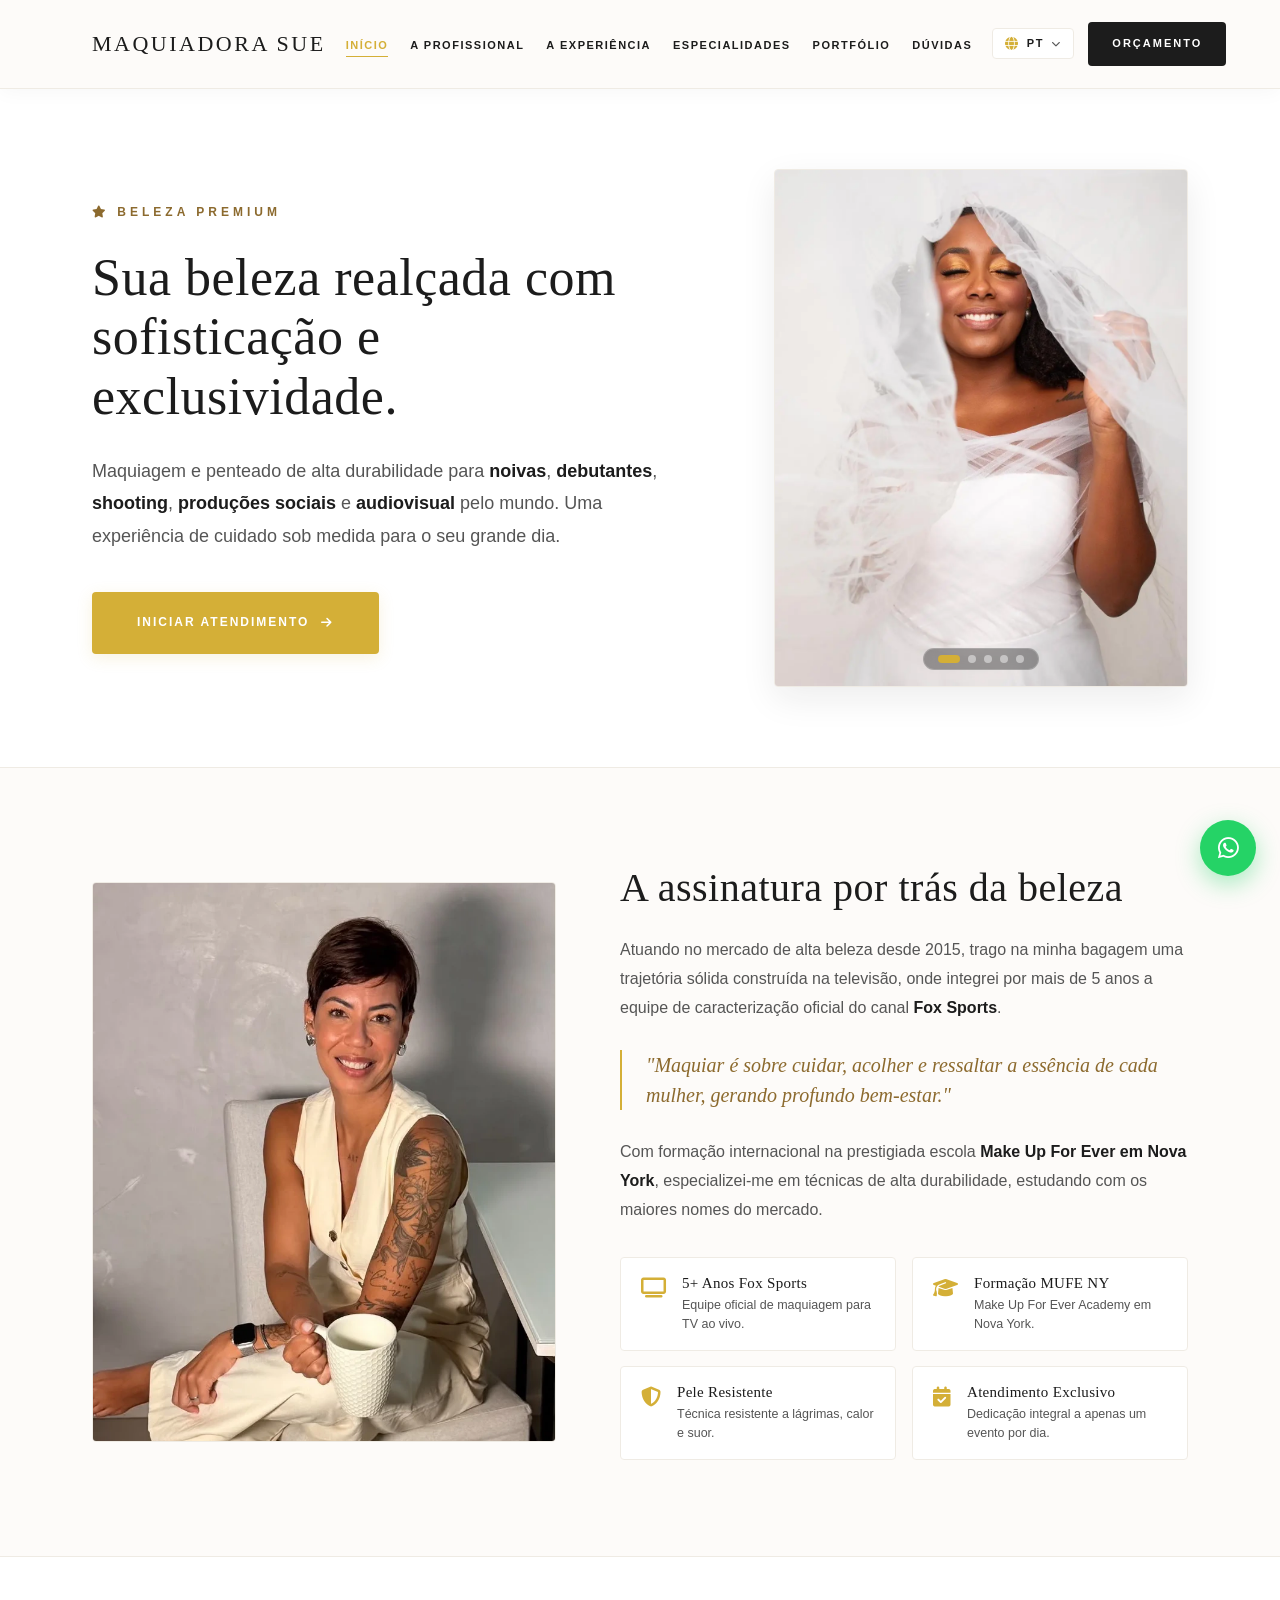
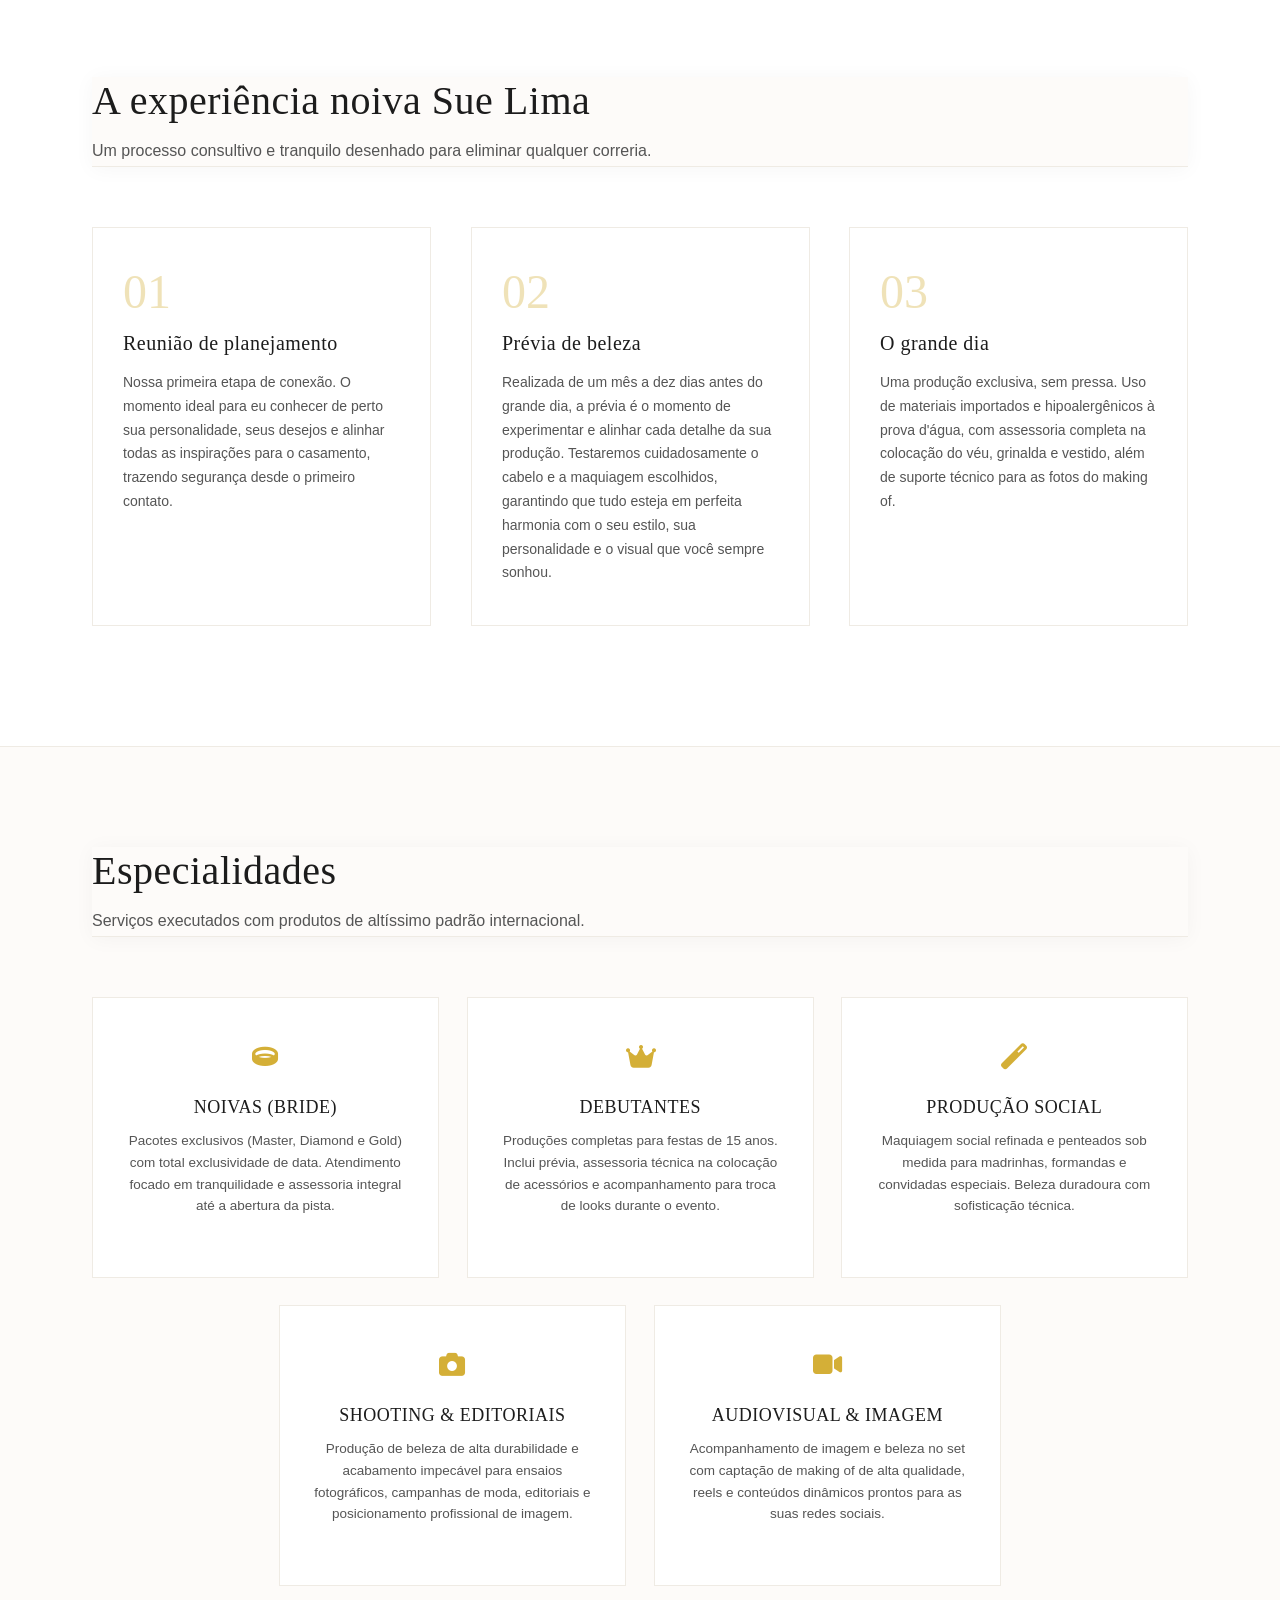
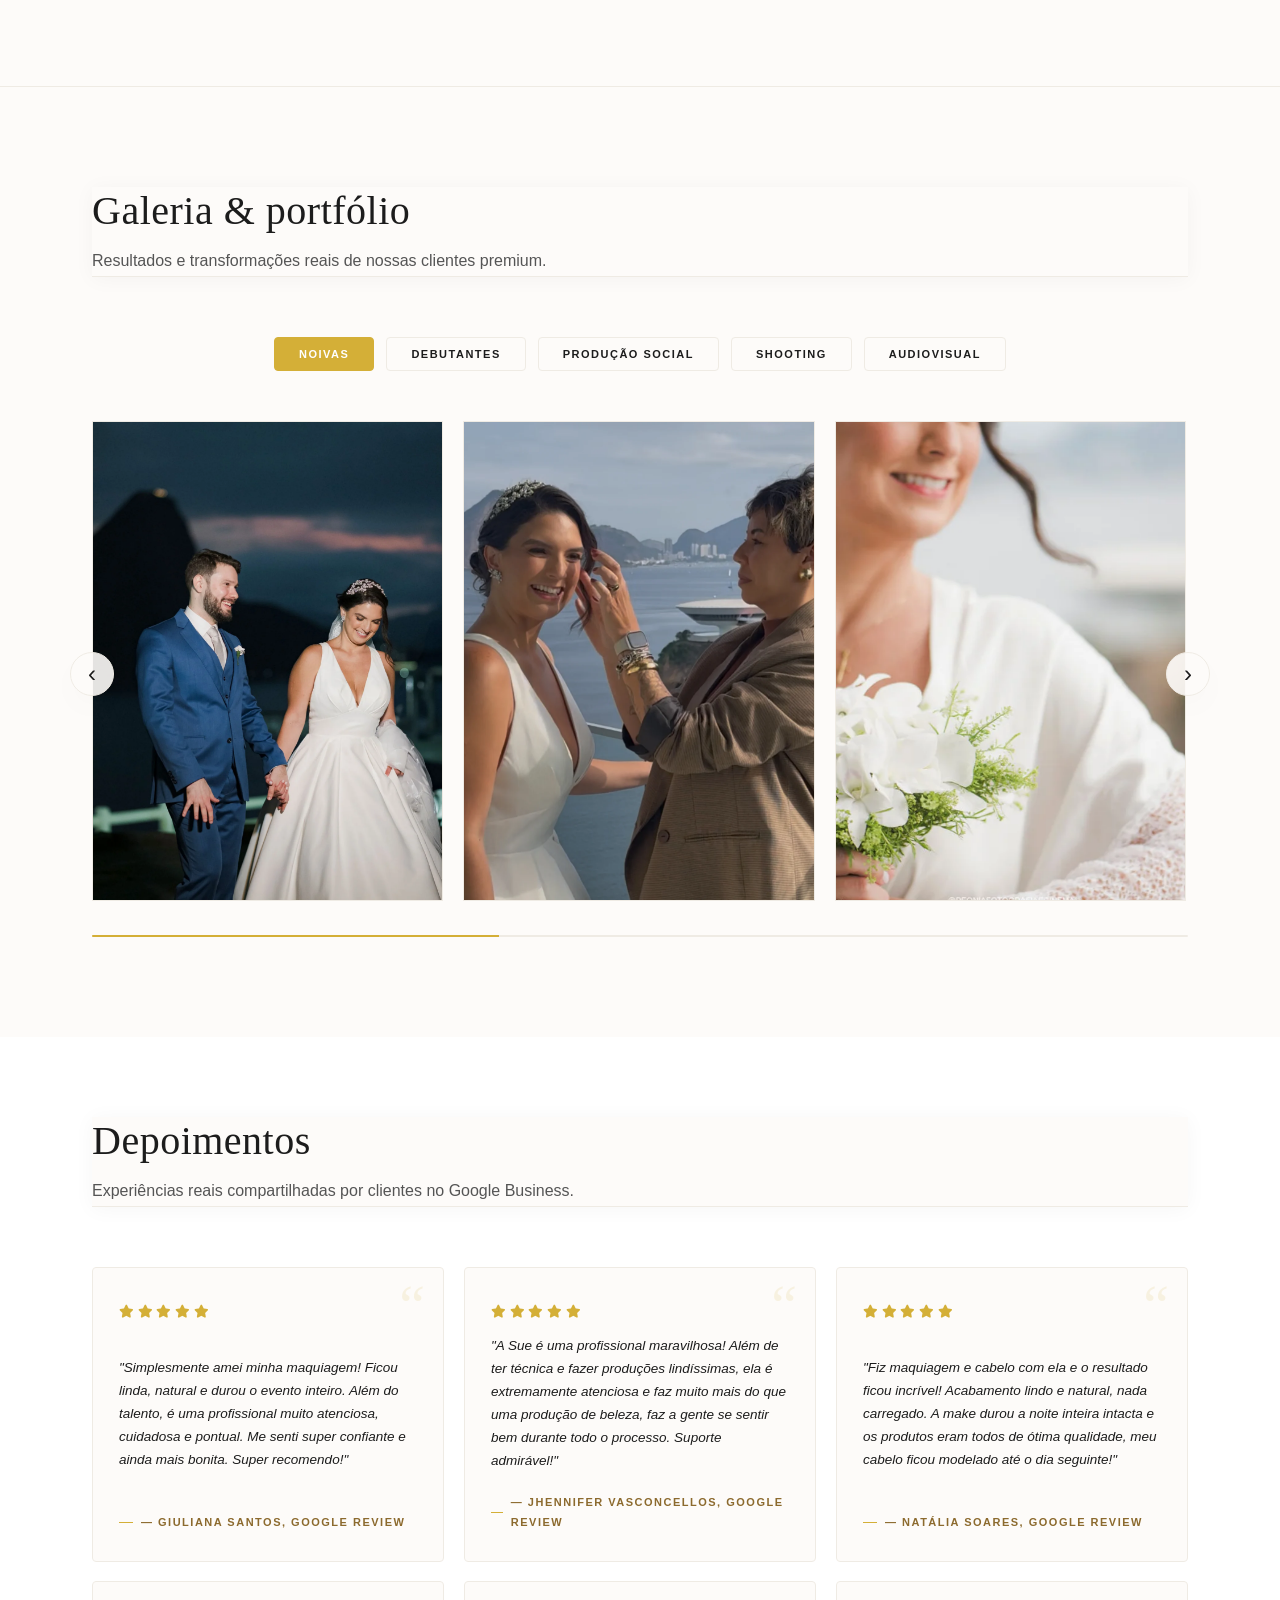
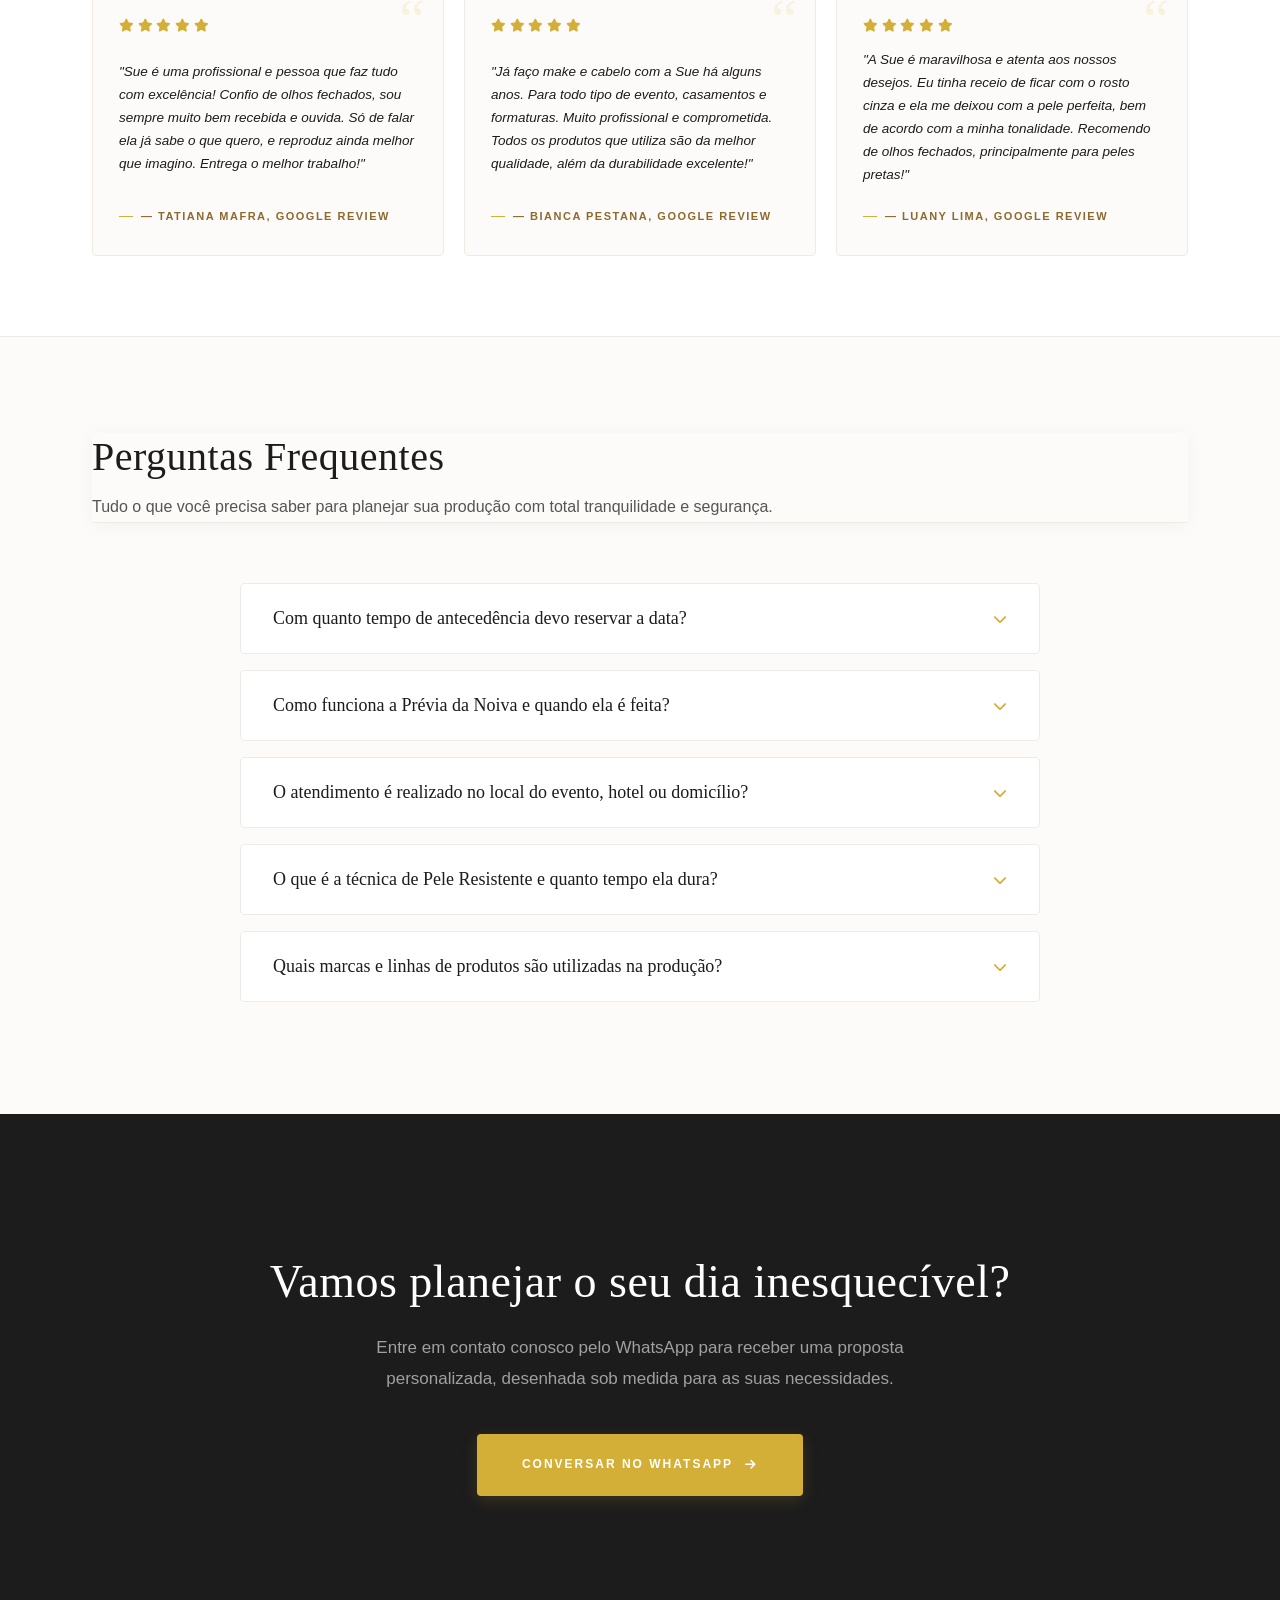
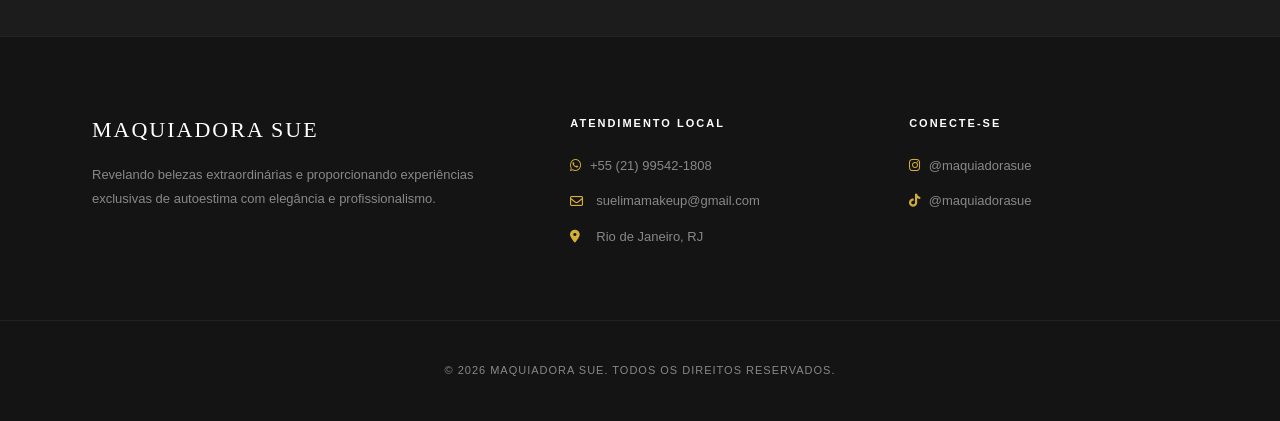
==== commit dba932c2: "feat: carrossel de capa de luxo com 5 destaques, seletor de idiomas unificado, biosite multilingue d" ====
--- a/index.html
+++ b/index.html
@@ -197,12 +197,18 @@
         </ul>
       </nav>
       <div class="nav-actions">
-        <a href="site_maquiadora_sue_en.html" class="lang-switch" aria-label="English version" title="English">
-          <i class="fa-solid fa-globe" aria-hidden="true"></i> EN
-        </a>
-        <a href="site_maquiadora_sue_es.html" class="lang-switch" aria-label="Versión en español" title="Español">
-          <i class="fa-solid fa-globe" aria-hidden="true"></i> ES
-        </a>
+        <div class="lang-dropdown">
+          <button class="lang-dropdown-btn" aria-label="Alterar idioma" aria-expanded="false" aria-haspopup="true">
+            <i class="fa-solid fa-globe" aria-hidden="true"></i>
+            <span>PT</span>
+            <i class="fa-solid fa-chevron-down lang-chevron" aria-hidden="true"></i>
+          </button>
+          <div class="lang-dropdown-menu" role="menu">
+            <a href="index.html" class="lang-menu-item active" role="menuitem">Português (PT)</a>
+            <a href="site_maquiadora_sue_en.html" class="lang-menu-item" role="menuitem">English (EN)</a>
+            <a href="site_maquiadora_sue_es.html" class="lang-menu-item" role="menuitem">Español (ES)</a>
+          </div>
+        </div>
         <a href="https://wa.me/5521995421808?text=Olá%20Sue!%20Vi%20seu%20site%20e%20gostaria%20de%20solicitar%20um%20orçamento%20para%20maquiagem%20e%20penteado." target="_blank" rel="noopener noreferrer" class="btn-cta-nav" aria-label="Solicitar orçamento via WhatsApp">Orçamento</a>
       </div>
       <button class="nav-toggle" aria-label="Abrir menu" aria-expanded="false" aria-controls="nav-menu">
@@ -222,10 +228,32 @@
             Iniciar Atendimento <i class="fa-solid fa-arrow-right" aria-hidden="true"></i>
           </a>
         </div>
-        <figure class="hero-image-frame">
-          <img src="capa_noiva.webp" alt="Noiva com maquiagem e penteado assinados por Sue Lima" width="600" height="750" loading="eager">
-          <figcaption class="visually-hidden">Noiva maquiada por Sue Lima</figcaption>
-        </figure>
+        <div class="hero-image-frame">
+          <div class="hero-slider" aria-label="Galeria de destaques">
+            <div class="hero-slide active" data-slide="noiva">
+              <img src="capa_noiva.webp" alt="Produção exclusiva de noiva com alta durabilidade por Sue Lima" width="600" height="750" loading="eager">
+            </div>
+            <div class="hero-slide" data-slide="debutante">
+              <img src="debutantes2.webp" alt="Produção sofisticada para debutante por Sue Lima" width="600" height="750" loading="lazy">
+            </div>
+            <div class="hero-slide" data-slide="social">
+              <img src="portfolio_social.webp" alt="Maquiagem e penteado para eventos sociais e formandas por Sue Lima" width="600" height="750" loading="lazy">
+            </div>
+            <div class="hero-slide" data-slide="shooting">
+              <img src="seção Shooting 1.webp" alt="Produção editorial de alta definição para ensaio por Sue Lima" width="600" height="750" loading="lazy">
+            </div>
+            <div class="hero-slide" data-slide="audiovisual">
+              <img src="audiovisual_4.webp" alt="Caracterização e beleza profissional para audiovisual por Sue Lima" width="600" height="750" loading="lazy">
+            </div>
+          </div>
+          <div class="hero-slider-dots">
+            <button class="hero-slider-dot active" aria-label="Ver slide 1"></button>
+            <button class="hero-slider-dot" aria-label="Ver slide 2"></button>
+            <button class="hero-slider-dot" aria-label="Ver slide 3"></button>
+            <button class="hero-slider-dot" aria-label="Ver slide 4"></button>
+            <button class="hero-slider-dot" aria-label="Ver slide 5"></button>
+          </div>
+        </div>
       </div>
     </section>
 
@@ -428,6 +456,14 @@
             </figure>
             <figure class="portfolio-item hidden" tabindex="0" role="button" data-category="social" aria-label="Ampliar imagem: Produção social 3">
               <img src="seção produção social3.webp" alt="Beleza social para eventos especiais por Sue Lima" loading="lazy">
+              <figcaption class="visually-hidden">Produção social</figcaption>
+            </figure>
+            <figure class="portfolio-item hidden" tabindex="0" role="button" data-category="social" aria-label="Ampliar imagem: Produção social 4">
+              <img src="secao_producao_social_4.webp" alt="Produção de maquiagem social elegante por Sue Lima" loading="lazy">
+              <figcaption class="visually-hidden">Produção social</figcaption>
+            </figure>
+            <figure class="portfolio-item hidden" tabindex="0" role="button" data-category="social" aria-label="Ampliar imagem: Produção social 5">
+              <img src="secao_producao_social_5.webp" alt="Maquiagem social refinada e penteado por Sue Lima" loading="lazy">
               <figcaption class="visually-hidden">Produção social</figcaption>
             </figure>
 
--- a/site.css
+++ b/site.css
@@ -4,18 +4,16 @@
 
 /* Navigation */
 header {
-  background-color: rgba(253, 251, 249, 0.85);
-  border-bottom: 1px solid rgba(239, 235, 228, 0.7);
+  background-color: #FDFBF9;
+  border-bottom: 1px solid var(--border-soft);
   position: sticky; top: 0; z-index: 1000;
-  backdrop-filter: blur(16px);
-  -webkit-backdrop-filter: blur(16px);
-  isolation: isolate;
+  box-shadow: 0 2px 20px rgba(28, 28, 28, 0.04);
   transition: all 0.3s cubic-bezier(0.16, 1, 0.3, 1);
 }
 header.scrolled {
-  background-color: rgba(253, 251, 249, 0.94);
-  border-bottom-color: rgba(212, 175, 55, 0.2);
-  box-shadow: 0 4px 30px rgba(28, 28, 28, 0.05);
+  background-color: #FDFBF9;
+  border-bottom-color: rgba(212, 175, 55, 0.25);
+  box-shadow: 0 4px 30px rgba(28, 28, 28, 0.08);
 }
 .nav-wrapper { 
   display: flex; 
@@ -68,47 +66,122 @@
 }
 .btn-cta-nav:hover { background-color: var(--gold-accent); }
 
-/* Navigation Actions & Minimalist Language Switch */
+/* Navigation Actions & Unified Globe Language Dropdown */
 .nav-actions {
   display: flex;
   align-items: center;
   gap: 14px;
   flex-shrink: 0;
 }
-.lang-switch {
+
+.lang-dropdown {
+  position: relative;
+  display: inline-block;
+}
+
+.lang-dropdown-btn {
   display: inline-flex;
   align-items: center;
-  gap: 6px;
+  gap: 7px;
+  background: var(--white);
+  border: 1px solid var(--border-soft);
+  border-radius: var(--radius);
+  padding: 8px 12px;
   font-family: 'Lato', sans-serif;
-  font-size: 10.5px;
+  font-size: 11px;
   font-weight: 600;
   letter-spacing: 1.5px;
   text-transform: uppercase;
+  color: var(--text-dark);
+  cursor: pointer;
+  transition: all var(--transition);
+  line-height: 1;
+}
+
+.lang-dropdown-btn i.fa-globe {
+  font-size: 13px;
+  color: var(--gold-accent);
+}
+
+.lang-dropdown-btn .lang-chevron {
+  font-size: 9px;
   color: var(--text-muted);
-  text-decoration: none;
-  padding: 6px 10px;
+  transition: transform var(--transition);
+}
+
+.lang-dropdown.open .lang-chevron {
+  transform: rotate(180deg);
+}
+
+.lang-dropdown-btn:hover,
+.lang-dropdown.open .lang-dropdown-btn {
+  border-color: var(--gold-accent);
+  background-color: rgba(212, 175, 55, 0.05);
+}
+
+.lang-dropdown-menu {
+  position: absolute;
+  top: calc(100% + 8px);
+  right: 0;
+  background: rgba(253, 251, 249, 0.98);
+  backdrop-filter: blur(16px);
+  -webkit-backdrop-filter: blur(16px);
   border: 1px solid var(--border-soft);
   border-radius: var(--radius);
+  box-shadow: 0 12px 28px rgba(28, 28, 28, 0.1);
+  min-width: 145px;
+  padding: 6px 0;
+  opacity: 0;
+  visibility: hidden;
+  transform: translateY(-8px);
+  transition: all 0.25s cubic-bezier(0.16, 1, 0.3, 1);
+  z-index: 1002;
+}
+
+.lang-dropdown.open .lang-dropdown-menu {
+  opacity: 1;
+  visibility: visible;
+  transform: translateY(0);
+}
+
+.lang-menu-item {
+  display: flex;
+  align-items: center;
+  justify-content: space-between;
+  padding: 10px 16px;
+  font-family: 'Lato', sans-serif;
+  font-size: 11px;
+  font-weight: 600;
+  letter-spacing: 1px;
+  color: var(--text-dark);
+  text-decoration: none;
   transition: all var(--transition);
-  line-height: 1;
-}
-.lang-switch i {
+  white-space: nowrap;
+}
+
+.lang-menu-item:hover {
+  background-color: rgba(212, 175, 55, 0.1);
+  color: var(--gold-accent);
+  padding-left: 19px;
+}
+
+.lang-menu-item.active {
+  color: var(--gold-accent);
+  font-weight: 700;
+  background-color: rgba(212, 175, 55, 0.06);
+}
+
+.lang-menu-item.active::after {
+  content: '✓';
   font-size: 11px;
+  margin-left: 8px;
   color: var(--gold-accent);
-  opacity: 0.85;
-  transition: opacity var(--transition);
-}
-.lang-switch:hover {
-  color: var(--text-dark);
-  border-color: var(--gold-accent);
-  background-color: rgba(212, 175, 55, 0.05);
-}
-.lang-switch:hover i {
-  opacity: 1;
-}
+}
+
 @media (max-width: 600px) {
   .nav-actions { gap: 8px; }
-  .lang-switch { padding: 5px 8px; font-size: 9.5px; }
+  .lang-dropdown-btn { padding: 6px 9px; font-size: 10px; gap: 5px; }
+  .lang-dropdown-btn i.fa-globe { font-size: 12px; }
 }
 
 /* Mobile Menu Toggle */
@@ -131,20 +204,98 @@
   width: 100%;
   aspect-ratio: 4 / 5;
   max-height: 620px;
-  border-radius: 0;
+  border-radius: var(--radius);
   border: 1px solid var(--border-soft);
   overflow: hidden; 
   position: relative;
-}
-.hero-image-frame img { 
-  width: 100%; height: 100%; 
-  object-fit: cover; 
+  background-color: var(--bg-luxury);
+  box-shadow: 0 12px 35px rgba(28, 28, 28, 0.08);
+}
+
+.hero-slider {
+  position: relative;
+  width: 100%;
+  height: 100%;
+  overflow: hidden;
+}
+
+.hero-slide {
+  position: absolute;
+  top: 0;
+  left: 0;
+  width: 100%;
+  height: 100%;
+  opacity: 0;
+  visibility: hidden;
+  transition: opacity 0.8s cubic-bezier(0.4, 0, 0.2, 1), transform 1.2s cubic-bezier(0.16, 1, 0.3, 1);
+  transform: scale(1.05);
+  pointer-events: none;
+}
+
+.hero-slide.active {
+  opacity: 1;
+  visibility: visible;
+  transform: scale(1);
+  pointer-events: auto;
+  z-index: 1;
+}
+
+.hero-slide img {
+  width: 100%;
+  height: 100%;
+  object-fit: cover;
+  object-position: center 25%;
+}
+
+/* Specific framing per category */
+.hero-slide[data-slide="noiva"] img {
   object-position: center 20%;
-  animation: heroZoomOut 2.5s cubic-bezier(0.16, 1, 0.3, 1) forwards;
-}
-@keyframes heroZoomOut {
-  from { transform: scale(1.08); }
-  to { transform: scale(1); }
+}
+.hero-slide[data-slide="debutante"] img {
+  object-position: center 20%;
+}
+.hero-slide[data-slide="social"] img {
+  object-position: center 25%;
+}
+.hero-slide[data-slide="shooting"] img {
+  object-position: center 20%;
+}
+.hero-slide[data-slide="audiovisual"] img {
+  object-position: center center;
+}
+
+/* Slider Dots */
+.hero-slider-dots {
+  position: absolute;
+  bottom: 16px;
+  left: 50%;
+  transform: translateX(-50%);
+  display: flex;
+  gap: 8px;
+  z-index: 3;
+  background: rgba(28, 28, 28, 0.4);
+  backdrop-filter: blur(8px);
+  -webkit-backdrop-filter: blur(8px);
+  padding: 6px 14px;
+  border-radius: 20px;
+  border: 1px solid rgba(255, 255, 255, 0.18);
+}
+
+.hero-slider-dot {
+  width: 8px;
+  height: 8px;
+  border-radius: 50%;
+  background: rgba(255, 255, 255, 0.45);
+  border: none;
+  cursor: pointer;
+  padding: 0;
+  transition: all var(--transition);
+}
+
+.hero-slider-dot.active {
+  background: var(--gold-accent);
+  width: 22px;
+  border-radius: 6px;
 }
 
 /* Credenciais */
@@ -252,32 +403,70 @@
 /* Serviços */
 .pillars-section { padding: 100px 0; }
 .pillars-grid {
-  display: flex;
-  flex-wrap: wrap;
-  justify-content: center;
-  gap: 24px;
+  display: grid;
+  grid-template-columns: repeat(3, 1fr);
+  gap: 28px;
   margin-top: 48px;
 }
 .pillar-card { 
-  flex: 1 1 calc(33.333% - 16px);
-  min-width: 280px;
-  max-width: calc(33.333% - 16px);
   background: var(--white); 
   border: 1px solid var(--border-soft); 
-  padding: 32px 24px; 
+  padding: 36px 28px; 
   text-align: center; 
   transition: all var(--transition); 
   position: relative;
+  display: flex;
+  flex-direction: column;
+  justify-content: flex-start;
+  align-items: center;
+}
+/* Alinhar perfeitamente os últimos 2 cards da grade de 5 */
+.pillars-grid .pillar-card:nth-child(4) {
+  grid-column: 1 / 2;
+}
+.pillars-grid .pillar-card:nth-child(5) {
+  grid-column: 2 / 3;
+}
+@media (min-width: 993px) {
+  .pillars-grid {
+    grid-template-columns: repeat(6, 1fr);
+  }
+  .pillars-grid .pillar-card:nth-child(1),
+  .pillars-grid .pillar-card:nth-child(2),
+  .pillars-grid .pillar-card:nth-child(3) {
+    grid-column: span 2;
+  }
+  .pillars-grid .pillar-card:nth-child(4) {
+    grid-column: 2 / span 2;
+  }
+  .pillars-grid .pillar-card:nth-child(5) {
+    grid-column: 4 / span 2;
+  }
 }
 @media (max-width: 992px) {
-  .pillar-card {
-    flex: 1 1 calc(50% - 12px);
-    max-width: calc(50% - 12px);
-  }
-}
-@media (max-width: 768px) {
-  .pillar-card {
-    flex: 1 1 100%;
+  .pillars-grid {
+    grid-template-columns: repeat(2, 1fr);
+    gap: 20px;
+  }
+  .pillars-grid .pillar-card:nth-child(1),
+  .pillars-grid .pillar-card:nth-child(2),
+  .pillars-grid .pillar-card:nth-child(3),
+  .pillars-grid .pillar-card:nth-child(4) {
+    grid-column: auto;
+  }
+  .pillars-grid .pillar-card:nth-child(5) {
+    grid-column: 1 / -1;
+    max-width: 500px;
+    margin: 0 auto;
+    width: 100%;
+  }
+}
+@media (max-width: 600px) {
+  .pillars-grid {
+    grid-template-columns: 1fr;
+  }
+  .pillars-grid .pillar-card:nth-child(5) {
+    grid-column: auto;
     max-width: 100%;
   }
 }
@@ -745,7 +934,7 @@
 }
 
 @media (max-width: 992px) {
-  .hero-grid, .credentials-grid, .experience-timeline, .pillars-grid, .footer-grid, .testimonials-grid { grid-template-columns: 1fr; gap: 40px; }
+  .hero-grid, .credentials-grid, .experience-timeline, .footer-grid, .testimonials-grid { grid-template-columns: 1fr; gap: 40px; }
   .hero-text h1 { font-size: 38px; }
   .hero-image-frame, .credentials-image { 
     width: 100%;
@@ -758,25 +947,50 @@
   .faq-question { padding: 20px 24px; font-size: 16px; }
   .faq-answer { padding: 0 24px; }
   .faq-item.active .faq-answer { padding: 0 24px 20px 24px; }
-  .nav-menu { 
-    position: fixed; top: 88px; left: 0; right: 0; 
-    background: rgba(253, 251, 249, 0.98); 
+  #nav-menu {
+    position: fixed;
+    top: 88px;
+    left: 0;
+    right: 0;
+    background: rgba(253, 251, 249, 0.98);
     backdrop-filter: blur(20px);
     -webkit-backdrop-filter: blur(20px);
-    flex-direction: column; 
-    padding: 24px 24px 32px 24px; gap: 0; 
-    border-bottom: 1px solid var(--border-soft); 
+    border-bottom: 1px solid var(--border-soft);
     box-shadow: 0 16px 30px rgba(28, 28, 28, 0.08);
-    transform: translateY(-20px); 
-    opacity: 0; visibility: hidden; 
-    transition: transform 0.4s cubic-bezier(0.16, 1, 0.3, 1), opacity 0.4s ease, visibility 0.4s, top 0.3s ease; 
-  }
-  header.scrolled .nav-menu {
+    transform: translateY(-20px);
+    opacity: 0;
+    visibility: hidden;
+    pointer-events: none;
+    z-index: 1000;
+    transition: transform 0.4s cubic-bezier(0.16, 1, 0.3, 1), opacity 0.4s ease, visibility 0.4s, top 0.3s ease;
+  }
+  header.scrolled #nav-menu {
     top: 72px;
   }
-  .nav-menu.open { transform: translateY(0); opacity: 1; visibility: visible; }
+  #nav-menu.open,
+  .nav-menu.open {
+    transform: translateY(0);
+    opacity: 1;
+    visibility: visible;
+    pointer-events: auto;
+  }
+  .nav-menu {
+    flex-direction: column;
+    padding: 24px 32px 32px 32px;
+    gap: 0;
+    width: 100%;
+  }
   .nav-menu li { width: 100%; }
-  .nav-menu a { display: block; padding: 16px 0; border-bottom: 1px solid var(--border-soft); font-size: 14px; }
+  .nav-menu a {
+    display: block;
+    padding: 16px 0;
+    border-bottom: 1px solid var(--border-soft);
+    font-size: 14px;
+    letter-spacing: 2px;
+  }
+  .nav-menu li:last-child a {
+    border-bottom: none;
+  }
   .experience-timeline { grid-template-columns: 1fr; }
   .pillars-grid { grid-template-columns: 1fr; }
   .footer-grid { grid-template-columns: 1fr; text-align: center; }
--- a/site.css
+++ b/site.css
@@ -4,18 +4,16 @@
 
 /* Navigation */
 header {
-  background-color: rgba(253, 251, 249, 0.85);
-  border-bottom: 1px solid rgba(239, 235, 228, 0.7);
+  background-color: #FDFBF9;
+  border-bottom: 1px solid var(--border-soft);
   position: sticky; top: 0; z-index: 1000;
-  backdrop-filter: blur(16px);
-  -webkit-backdrop-filter: blur(16px);
-  isolation: isolate;
+  box-shadow: 0 2px 20px rgba(28, 28, 28, 0.04);
   transition: all 0.3s cubic-bezier(0.16, 1, 0.3, 1);
 }
 header.scrolled {
-  background-color: rgba(253, 251, 249, 0.94);
-  border-bottom-color: rgba(212, 175, 55, 0.2);
-  box-shadow: 0 4px 30px rgba(28, 28, 28, 0.05);
+  background-color: #FDFBF9;
+  border-bottom-color: rgba(212, 175, 55, 0.25);
+  box-shadow: 0 4px 30px rgba(28, 28, 28, 0.08);
 }
 .nav-wrapper { 
   display: flex; 
@@ -68,47 +66,122 @@
 }
 .btn-cta-nav:hover { background-color: var(--gold-accent); }
 
-/* Navigation Actions & Minimalist Language Switch */
+/* Navigation Actions & Unified Globe Language Dropdown */
 .nav-actions {
   display: flex;
   align-items: center;
   gap: 14px;
   flex-shrink: 0;
 }
-.lang-switch {
+
+.lang-dropdown {
+  position: relative;
+  display: inline-block;
+}
+
+.lang-dropdown-btn {
   display: inline-flex;
   align-items: center;
-  gap: 6px;
+  gap: 7px;
+  background: var(--white);
+  border: 1px solid var(--border-soft);
+  border-radius: var(--radius);
+  padding: 8px 12px;
   font-family: 'Lato', sans-serif;
-  font-size: 10.5px;
+  font-size: 11px;
   font-weight: 600;
   letter-spacing: 1.5px;
   text-transform: uppercase;
+  color: var(--text-dark);
+  cursor: pointer;
+  transition: all var(--transition);
+  line-height: 1;
+}
+
+.lang-dropdown-btn i.fa-globe {
+  font-size: 13px;
+  color: var(--gold-accent);
+}
+
+.lang-dropdown-btn .lang-chevron {
+  font-size: 9px;
   color: var(--text-muted);
-  text-decoration: none;
-  padding: 6px 10px;
+  transition: transform var(--transition);
+}
+
+.lang-dropdown.open .lang-chevron {
+  transform: rotate(180deg);
+}
+
+.lang-dropdown-btn:hover,
+.lang-dropdown.open .lang-dropdown-btn {
+  border-color: var(--gold-accent);
+  background-color: rgba(212, 175, 55, 0.05);
+}
+
+.lang-dropdown-menu {
+  position: absolute;
+  top: calc(100% + 8px);
+  right: 0;
+  background: rgba(253, 251, 249, 0.98);
+  backdrop-filter: blur(16px);
+  -webkit-backdrop-filter: blur(16px);
   border: 1px solid var(--border-soft);
   border-radius: var(--radius);
+  box-shadow: 0 12px 28px rgba(28, 28, 28, 0.1);
+  min-width: 145px;
+  padding: 6px 0;
+  opacity: 0;
+  visibility: hidden;
+  transform: translateY(-8px);
+  transition: all 0.25s cubic-bezier(0.16, 1, 0.3, 1);
+  z-index: 1002;
+}
+
+.lang-dropdown.open .lang-dropdown-menu {
+  opacity: 1;
+  visibility: visible;
+  transform: translateY(0);
+}
+
+.lang-menu-item {
+  display: flex;
+  align-items: center;
+  justify-content: space-between;
+  padding: 10px 16px;
+  font-family: 'Lato', sans-serif;
+  font-size: 11px;
+  font-weight: 600;
+  letter-spacing: 1px;
+  color: var(--text-dark);
+  text-decoration: none;
   transition: all var(--transition);
-  line-height: 1;
-}
-.lang-switch i {
+  white-space: nowrap;
+}
+
+.lang-menu-item:hover {
+  background-color: rgba(212, 175, 55, 0.1);
+  color: var(--gold-accent);
+  padding-left: 19px;
+}
+
+.lang-menu-item.active {
+  color: var(--gold-accent);
+  font-weight: 700;
+  background-color: rgba(212, 175, 55, 0.06);
+}
+
+.lang-menu-item.active::after {
+  content: '✓';
   font-size: 11px;
+  margin-left: 8px;
   color: var(--gold-accent);
-  opacity: 0.85;
-  transition: opacity var(--transition);
-}
-.lang-switch:hover {
-  color: var(--text-dark);
-  border-color: var(--gold-accent);
-  background-color: rgba(212, 175, 55, 0.05);
-}
-.lang-switch:hover i {
-  opacity: 1;
-}
+}
+
 @media (max-width: 600px) {
   .nav-actions { gap: 8px; }
-  .lang-switch { padding: 5px 8px; font-size: 9.5px; }
+  .lang-dropdown-btn { padding: 6px 9px; font-size: 10px; gap: 5px; }
+  .lang-dropdown-btn i.fa-globe { font-size: 12px; }
 }
 
 /* Mobile Menu Toggle */
@@ -131,20 +204,98 @@
   width: 100%;
   aspect-ratio: 4 / 5;
   max-height: 620px;
-  border-radius: 0;
+  border-radius: var(--radius);
   border: 1px solid var(--border-soft);
   overflow: hidden; 
   position: relative;
-}
-.hero-image-frame img { 
-  width: 100%; height: 100%; 
-  object-fit: cover; 
+  background-color: var(--bg-luxury);
+  box-shadow: 0 12px 35px rgba(28, 28, 28, 0.08);
+}
+
+.hero-slider {
+  position: relative;
+  width: 100%;
+  height: 100%;
+  overflow: hidden;
+}
+
+.hero-slide {
+  position: absolute;
+  top: 0;
+  left: 0;
+  width: 100%;
+  height: 100%;
+  opacity: 0;
+  visibility: hidden;
+  transition: opacity 0.8s cubic-bezier(0.4, 0, 0.2, 1), transform 1.2s cubic-bezier(0.16, 1, 0.3, 1);
+  transform: scale(1.05);
+  pointer-events: none;
+}
+
+.hero-slide.active {
+  opacity: 1;
+  visibility: visible;
+  transform: scale(1);
+  pointer-events: auto;
+  z-index: 1;
+}
+
+.hero-slide img {
+  width: 100%;
+  height: 100%;
+  object-fit: cover;
+  object-position: center 25%;
+}
+
+/* Specific framing per category */
+.hero-slide[data-slide="noiva"] img {
   object-position: center 20%;
-  animation: heroZoomOut 2.5s cubic-bezier(0.16, 1, 0.3, 1) forwards;
-}
-@keyframes heroZoomOut {
-  from { transform: scale(1.08); }
-  to { transform: scale(1); }
+}
+.hero-slide[data-slide="debutante"] img {
+  object-position: center 20%;
+}
+.hero-slide[data-slide="social"] img {
+  object-position: center 25%;
+}
+.hero-slide[data-slide="shooting"] img {
+  object-position: center 20%;
+}
+.hero-slide[data-slide="audiovisual"] img {
+  object-position: center center;
+}
+
+/* Slider Dots */
+.hero-slider-dots {
+  position: absolute;
+  bottom: 16px;
+  left: 50%;
+  transform: translateX(-50%);
+  display: flex;
+  gap: 8px;
+  z-index: 3;
+  background: rgba(28, 28, 28, 0.4);
+  backdrop-filter: blur(8px);
+  -webkit-backdrop-filter: blur(8px);
+  padding: 6px 14px;
+  border-radius: 20px;
+  border: 1px solid rgba(255, 255, 255, 0.18);
+}
+
+.hero-slider-dot {
+  width: 8px;
+  height: 8px;
+  border-radius: 50%;
+  background: rgba(255, 255, 255, 0.45);
+  border: none;
+  cursor: pointer;
+  padding: 0;
+  transition: all var(--transition);
+}
+
+.hero-slider-dot.active {
+  background: var(--gold-accent);
+  width: 22px;
+  border-radius: 6px;
 }
 
 /* Credenciais */
@@ -252,32 +403,70 @@
 /* Serviços */
 .pillars-section { padding: 100px 0; }
 .pillars-grid {
-  display: flex;
-  flex-wrap: wrap;
-  justify-content: center;
-  gap: 24px;
+  display: grid;
+  grid-template-columns: repeat(3, 1fr);
+  gap: 28px;
   margin-top: 48px;
 }
 .pillar-card { 
-  flex: 1 1 calc(33.333% - 16px);
-  min-width: 280px;
-  max-width: calc(33.333% - 16px);
   background: var(--white); 
   border: 1px solid var(--border-soft); 
-  padding: 32px 24px; 
+  padding: 36px 28px; 
   text-align: center; 
   transition: all var(--transition); 
   position: relative;
+  display: flex;
+  flex-direction: column;
+  justify-content: flex-start;
+  align-items: center;
+}
+/* Alinhar perfeitamente os últimos 2 cards da grade de 5 */
+.pillars-grid .pillar-card:nth-child(4) {
+  grid-column: 1 / 2;
+}
+.pillars-grid .pillar-card:nth-child(5) {
+  grid-column: 2 / 3;
+}
+@media (min-width: 993px) {
+  .pillars-grid {
+    grid-template-columns: repeat(6, 1fr);
+  }
+  .pillars-grid .pillar-card:nth-child(1),
+  .pillars-grid .pillar-card:nth-child(2),
+  .pillars-grid .pillar-card:nth-child(3) {
+    grid-column: span 2;
+  }
+  .pillars-grid .pillar-card:nth-child(4) {
+    grid-column: 2 / span 2;
+  }
+  .pillars-grid .pillar-card:nth-child(5) {
+    grid-column: 4 / span 2;
+  }
 }
 @media (max-width: 992px) {
-  .pillar-card {
-    flex: 1 1 calc(50% - 12px);
-    max-width: calc(50% - 12px);
-  }
-}
-@media (max-width: 768px) {
-  .pillar-card {
-    flex: 1 1 100%;
+  .pillars-grid {
+    grid-template-columns: repeat(2, 1fr);
+    gap: 20px;
+  }
+  .pillars-grid .pillar-card:nth-child(1),
+  .pillars-grid .pillar-card:nth-child(2),
+  .pillars-grid .pillar-card:nth-child(3),
+  .pillars-grid .pillar-card:nth-child(4) {
+    grid-column: auto;
+  }
+  .pillars-grid .pillar-card:nth-child(5) {
+    grid-column: 1 / -1;
+    max-width: 500px;
+    margin: 0 auto;
+    width: 100%;
+  }
+}
+@media (max-width: 600px) {
+  .pillars-grid {
+    grid-template-columns: 1fr;
+  }
+  .pillars-grid .pillar-card:nth-child(5) {
+    grid-column: auto;
     max-width: 100%;
   }
 }
@@ -745,7 +934,7 @@
 }
 
 @media (max-width: 992px) {
-  .hero-grid, .credentials-grid, .experience-timeline, .pillars-grid, .footer-grid, .testimonials-grid { grid-template-columns: 1fr; gap: 40px; }
+  .hero-grid, .credentials-grid, .experience-timeline, .footer-grid, .testimonials-grid { grid-template-columns: 1fr; gap: 40px; }
   .hero-text h1 { font-size: 38px; }
   .hero-image-frame, .credentials-image { 
     width: 100%;
@@ -758,25 +947,50 @@
   .faq-question { padding: 20px 24px; font-size: 16px; }
   .faq-answer { padding: 0 24px; }
   .faq-item.active .faq-answer { padding: 0 24px 20px 24px; }
-  .nav-menu { 
-    position: fixed; top: 88px; left: 0; right: 0; 
-    background: rgba(253, 251, 249, 0.98); 
+  #nav-menu {
+    position: fixed;
+    top: 88px;
+    left: 0;
+    right: 0;
+    background: rgba(253, 251, 249, 0.98);
     backdrop-filter: blur(20px);
     -webkit-backdrop-filter: blur(20px);
-    flex-direction: column; 
-    padding: 24px 24px 32px 24px; gap: 0; 
-    border-bottom: 1px solid var(--border-soft); 
+    border-bottom: 1px solid var(--border-soft);
     box-shadow: 0 16px 30px rgba(28, 28, 28, 0.08);
-    transform: translateY(-20px); 
-    opacity: 0; visibility: hidden; 
-    transition: transform 0.4s cubic-bezier(0.16, 1, 0.3, 1), opacity 0.4s ease, visibility 0.4s, top 0.3s ease; 
-  }
-  header.scrolled .nav-menu {
+    transform: translateY(-20px);
+    opacity: 0;
+    visibility: hidden;
+    pointer-events: none;
+    z-index: 1000;
+    transition: transform 0.4s cubic-bezier(0.16, 1, 0.3, 1), opacity 0.4s ease, visibility 0.4s, top 0.3s ease;
+  }
+  header.scrolled #nav-menu {
     top: 72px;
   }
-  .nav-menu.open { transform: translateY(0); opacity: 1; visibility: visible; }
+  #nav-menu.open,
+  .nav-menu.open {
+    transform: translateY(0);
+    opacity: 1;
+    visibility: visible;
+    pointer-events: auto;
+  }
+  .nav-menu {
+    flex-direction: column;
+    padding: 24px 32px 32px 32px;
+    gap: 0;
+    width: 100%;
+  }
   .nav-menu li { width: 100%; }
-  .nav-menu a { display: block; padding: 16px 0; border-bottom: 1px solid var(--border-soft); font-size: 14px; }
+  .nav-menu a {
+    display: block;
+    padding: 16px 0;
+    border-bottom: 1px solid var(--border-soft);
+    font-size: 14px;
+    letter-spacing: 2px;
+  }
+  .nav-menu li:last-child a {
+    border-bottom: none;
+  }
   .experience-timeline { grid-template-columns: 1fr; }
   .pillars-grid { grid-template-columns: 1fr; }
   .footer-grid { grid-template-columns: 1fr; text-align: center; }
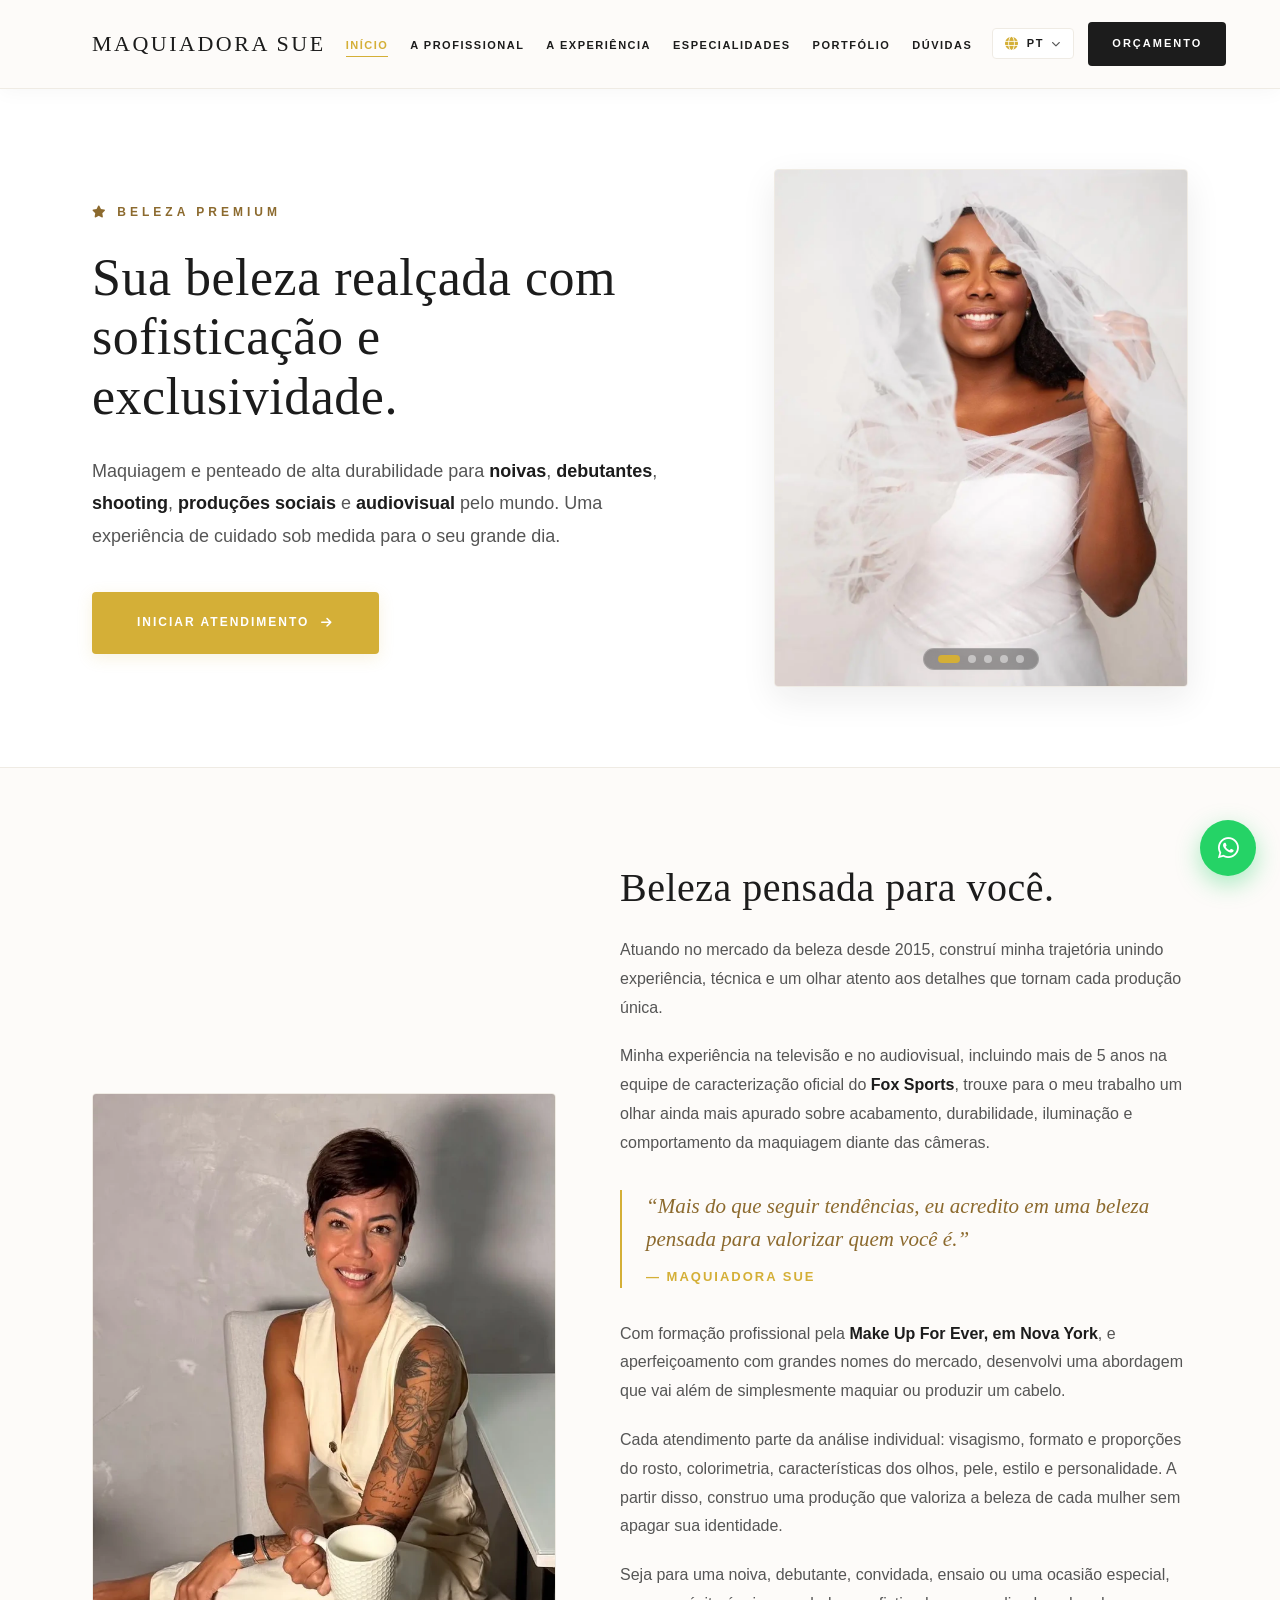
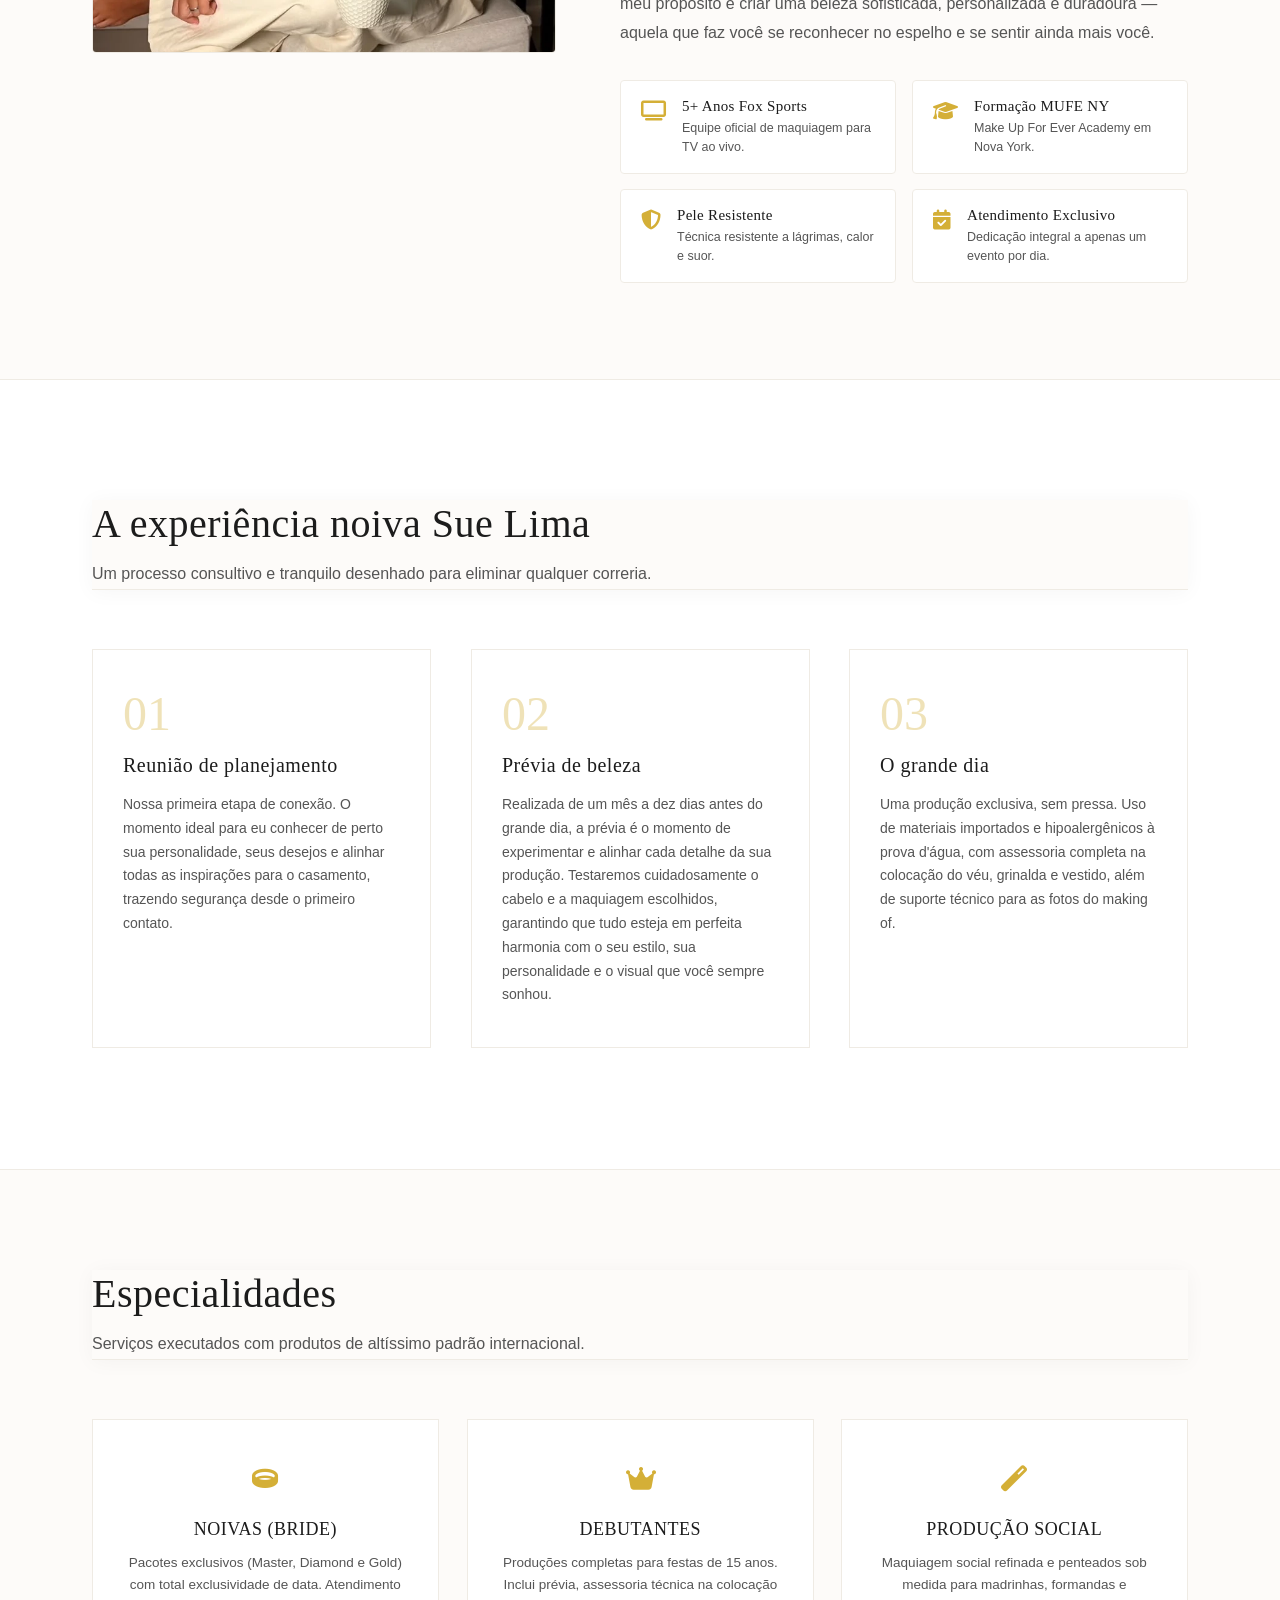
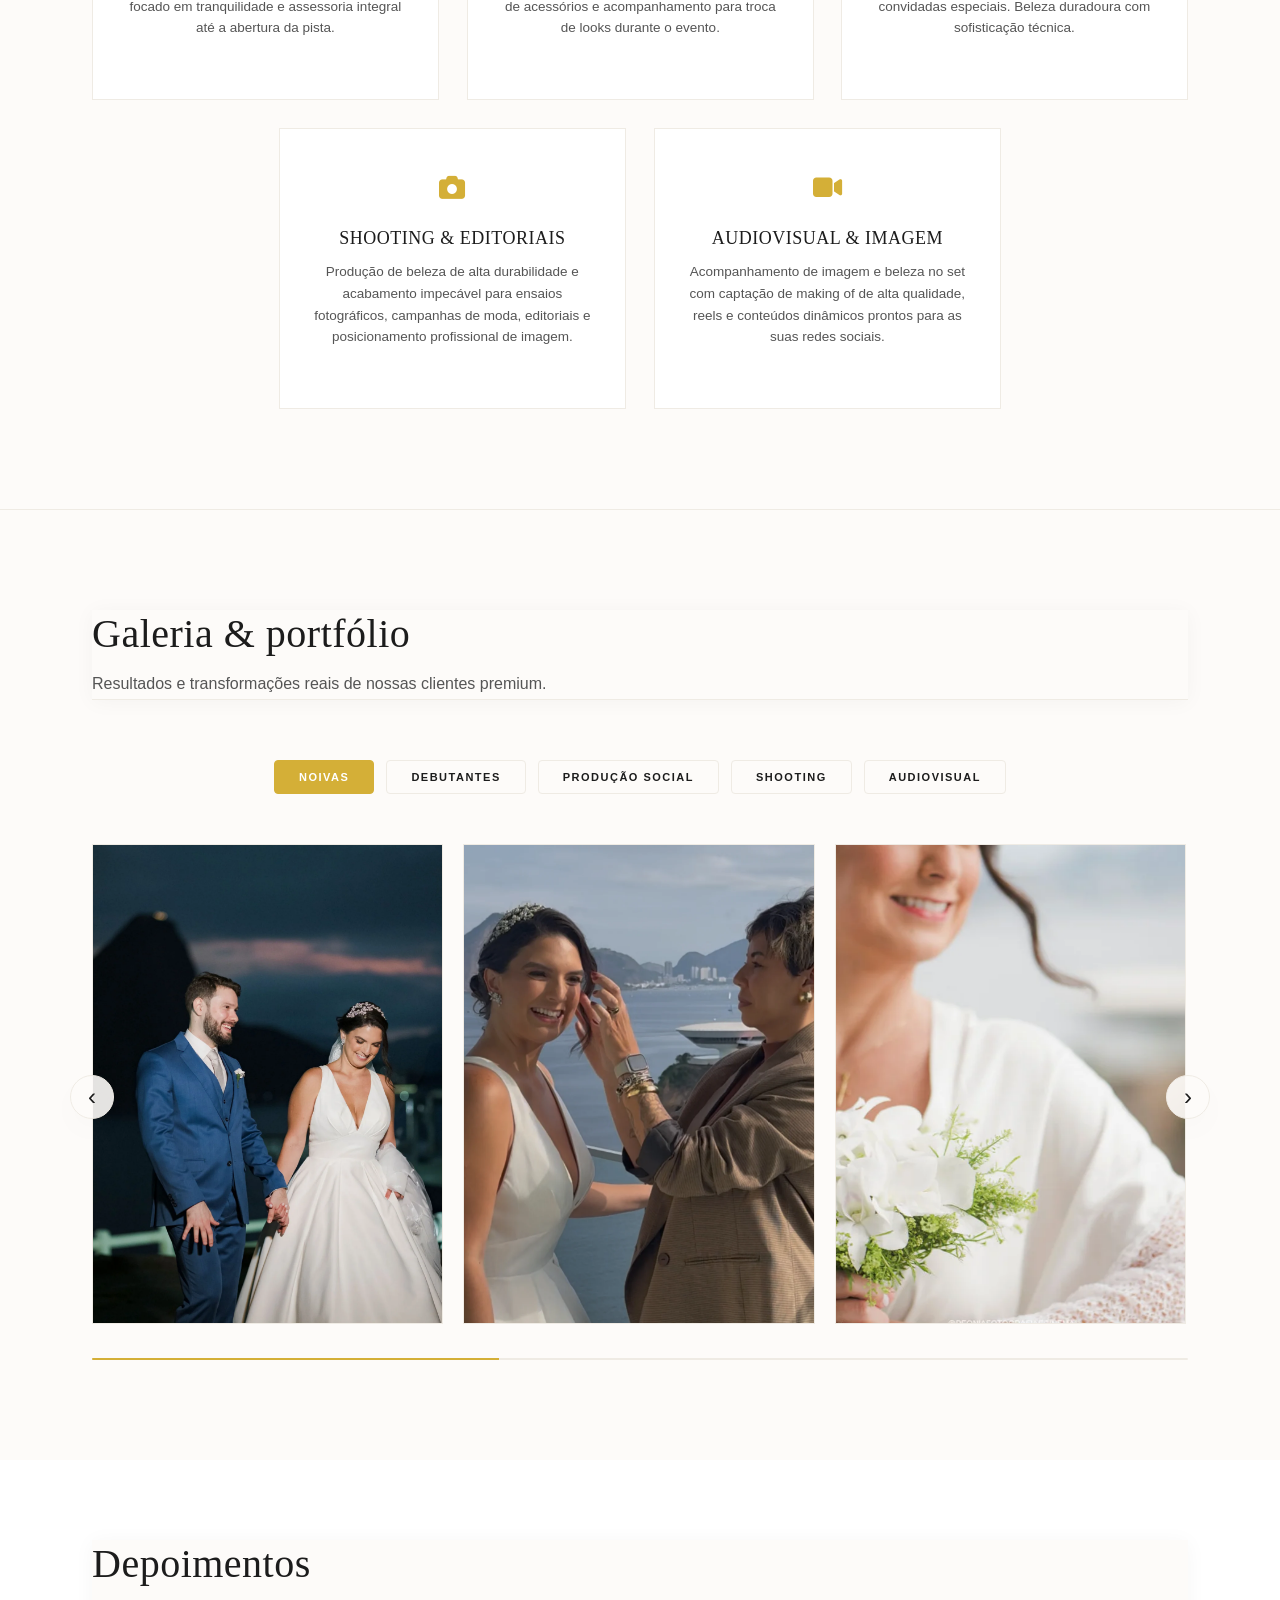
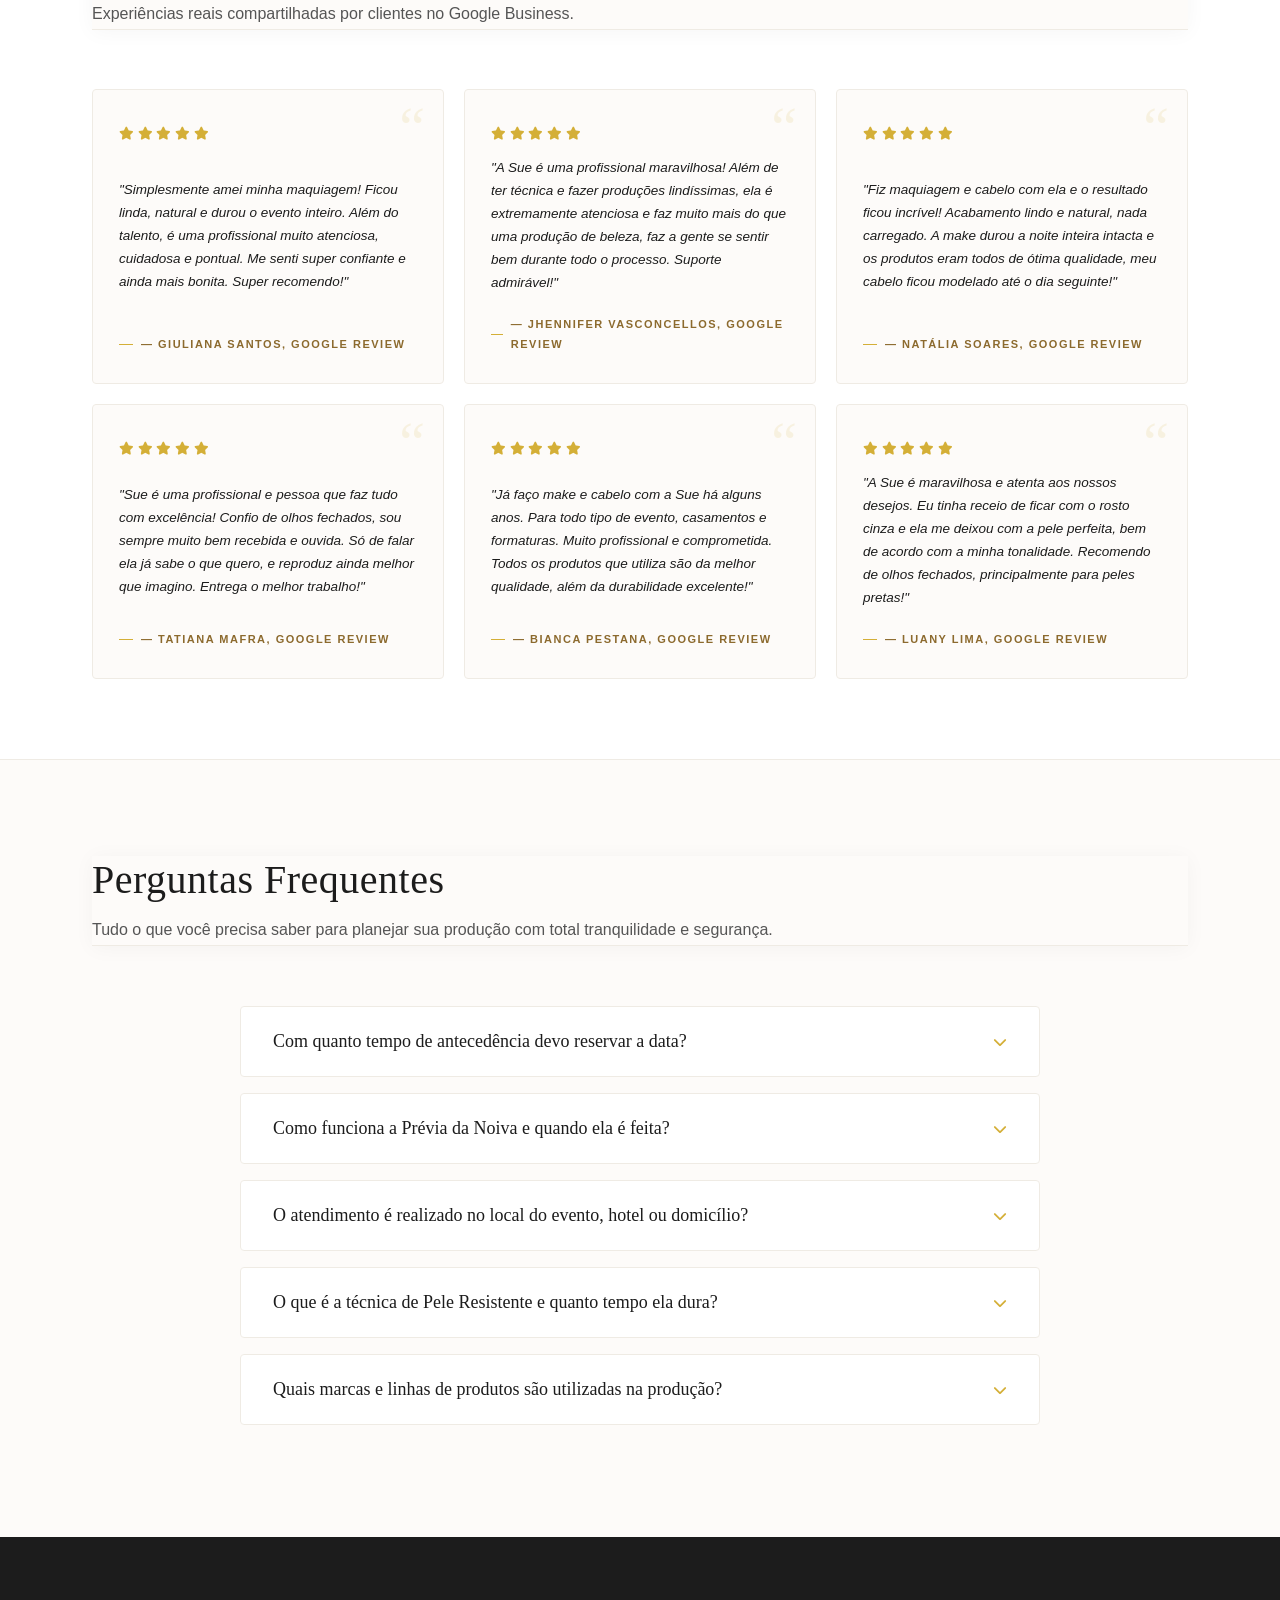
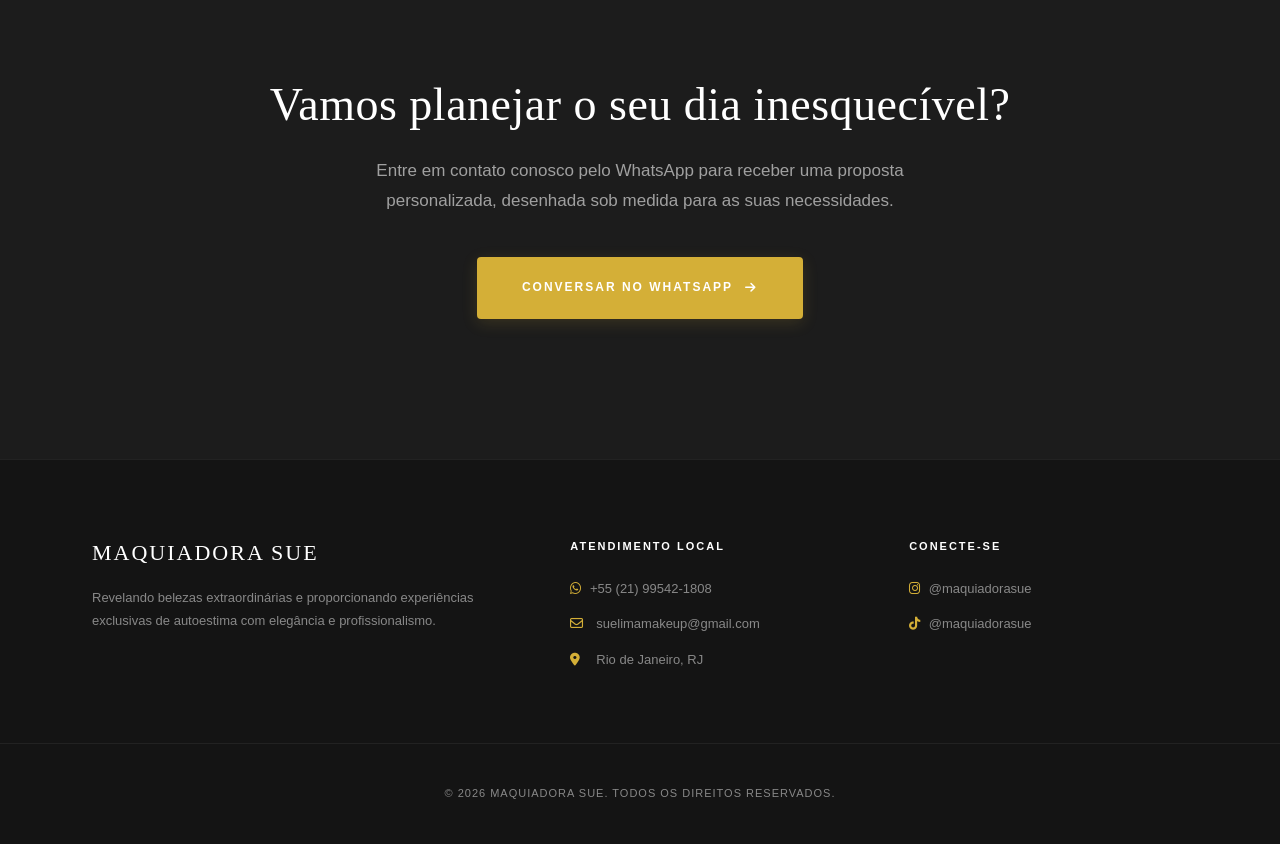
==== commit 6532395a: "refactor(typography): update about section copy, title and signature quote style" ====
--- a/index.html
+++ b/index.html
@@ -264,12 +264,16 @@
           <figcaption class="visually-hidden">Sue Lima, maquiadora profissional</figcaption>
         </figure>
         <div class="credentials-content">
-          <h2 id="sobre-title">A assinatura por trás da beleza</h2>
-          <p>Atuando no mercado de alta beleza desde 2015, trago na minha bagagem uma trajetória sólida construída na televisão, onde integrei por mais de 5 anos a equipe de caracterização oficial do canal <strong>Fox Sports</strong>.</p>
+          <h2 id="sobre-title">Beleza pensada para você.</h2>
+          <p>Atuando no mercado da beleza desde 2015, construí minha trajetória unindo experiência, técnica e um olhar atento aos detalhes que tornam cada produção única.</p>
+          <p>Minha experiência na televisão e no audiovisual, incluindo mais de 5 anos na equipe de caracterização oficial do <strong>Fox Sports</strong>, trouxe para o meu trabalho um olhar ainda mais apurado sobre acabamento, durabilidade, iluminação e comportamento da maquiagem diante das câmeras.</p>
           <blockquote class="signature-quote" cite="Sue Lima">
-            "Maquiar é sobre cuidar, acolher e ressaltar a essência de cada mulher, gerando profundo bem-estar."
+            “Mais do que seguir tendências, eu acredito em uma beleza pensada para valorizar quem você é.”
+            <span class="quote-author">— Maquiadora Sue</span>
           </blockquote>
-          <p>Com formação internacional na prestigiada escola <strong>Make Up For Ever em Nova York</strong>, especializei-me em técnicas de alta durabilidade, estudando com os maiores nomes do mercado.</p>
+          <p>Com formação profissional pela <strong>Make Up For Ever, em Nova York</strong>, e aperfeiçoamento com grandes nomes do mercado, desenvolvi uma abordagem que vai além de simplesmente maquiar ou produzir um cabelo.</p>
+          <p>Cada atendimento parte da análise individual: visagismo, formato e proporções do rosto, colorimetria, características dos olhos, pele, estilo e personalidade. A partir disso, construo uma produção que valoriza a beleza de cada mulher sem apagar sua identidade.</p>
+          <p>Seja para uma noiva, debutante, convidada, ensaio ou uma ocasião especial, meu propósito é criar uma beleza sofisticada, personalizada e duradoura — aquela que faz você se reconhecer no espelho e se sentir ainda mais você.</p>
 
           <div class="credentials-badges">
             <div class="badge-item">
--- a/site.css
+++ b/site.css
@@ -324,9 +324,20 @@
 .credentials-content h2 { font-size: 40px; margin-bottom: 24px; }
 .credentials-content p { font-size: 16px; color: var(--text-muted); margin-bottom: 20px; line-height: 1.8; }
 .signature-quote {
-  font-family: 'Playfair Display', serif; font-style: italic; font-size: 20px;
-  color: var(--gold-text); margin: 28px 0; border-left: 2px solid var(--gold-accent);
-  padding-left: 24px; line-height: 1.5;
+  font-family: 'Playfair Display', serif; font-style: italic; font-size: 21px;
+  color: var(--gold-text); margin: 32px 0; border-left: 2.5px solid var(--gold-accent);
+  padding-left: 24px; line-height: 1.6;
+}
+.signature-quote .quote-author {
+  display: block;
+  font-family: 'Lato', sans-serif;
+  font-style: normal;
+  font-size: 13px;
+  font-weight: 600;
+  text-transform: uppercase;
+  letter-spacing: 2px;
+  color: var(--gold-accent);
+  margin-top: 10px;
 }
 
 /* Credentials Badges */
--- a/site.css
+++ b/site.css
@@ -324,9 +324,20 @@
 .credentials-content h2 { font-size: 40px; margin-bottom: 24px; }
 .credentials-content p { font-size: 16px; color: var(--text-muted); margin-bottom: 20px; line-height: 1.8; }
 .signature-quote {
-  font-family: 'Playfair Display', serif; font-style: italic; font-size: 20px;
-  color: var(--gold-text); margin: 28px 0; border-left: 2px solid var(--gold-accent);
-  padding-left: 24px; line-height: 1.5;
+  font-family: 'Playfair Display', serif; font-style: italic; font-size: 21px;
+  color: var(--gold-text); margin: 32px 0; border-left: 2.5px solid var(--gold-accent);
+  padding-left: 24px; line-height: 1.6;
+}
+.signature-quote .quote-author {
+  display: block;
+  font-family: 'Lato', sans-serif;
+  font-style: normal;
+  font-size: 13px;
+  font-weight: 600;
+  text-transform: uppercase;
+  letter-spacing: 2px;
+  color: var(--gold-accent);
+  margin-top: 10px;
 }
 
 /* Credentials Badges */
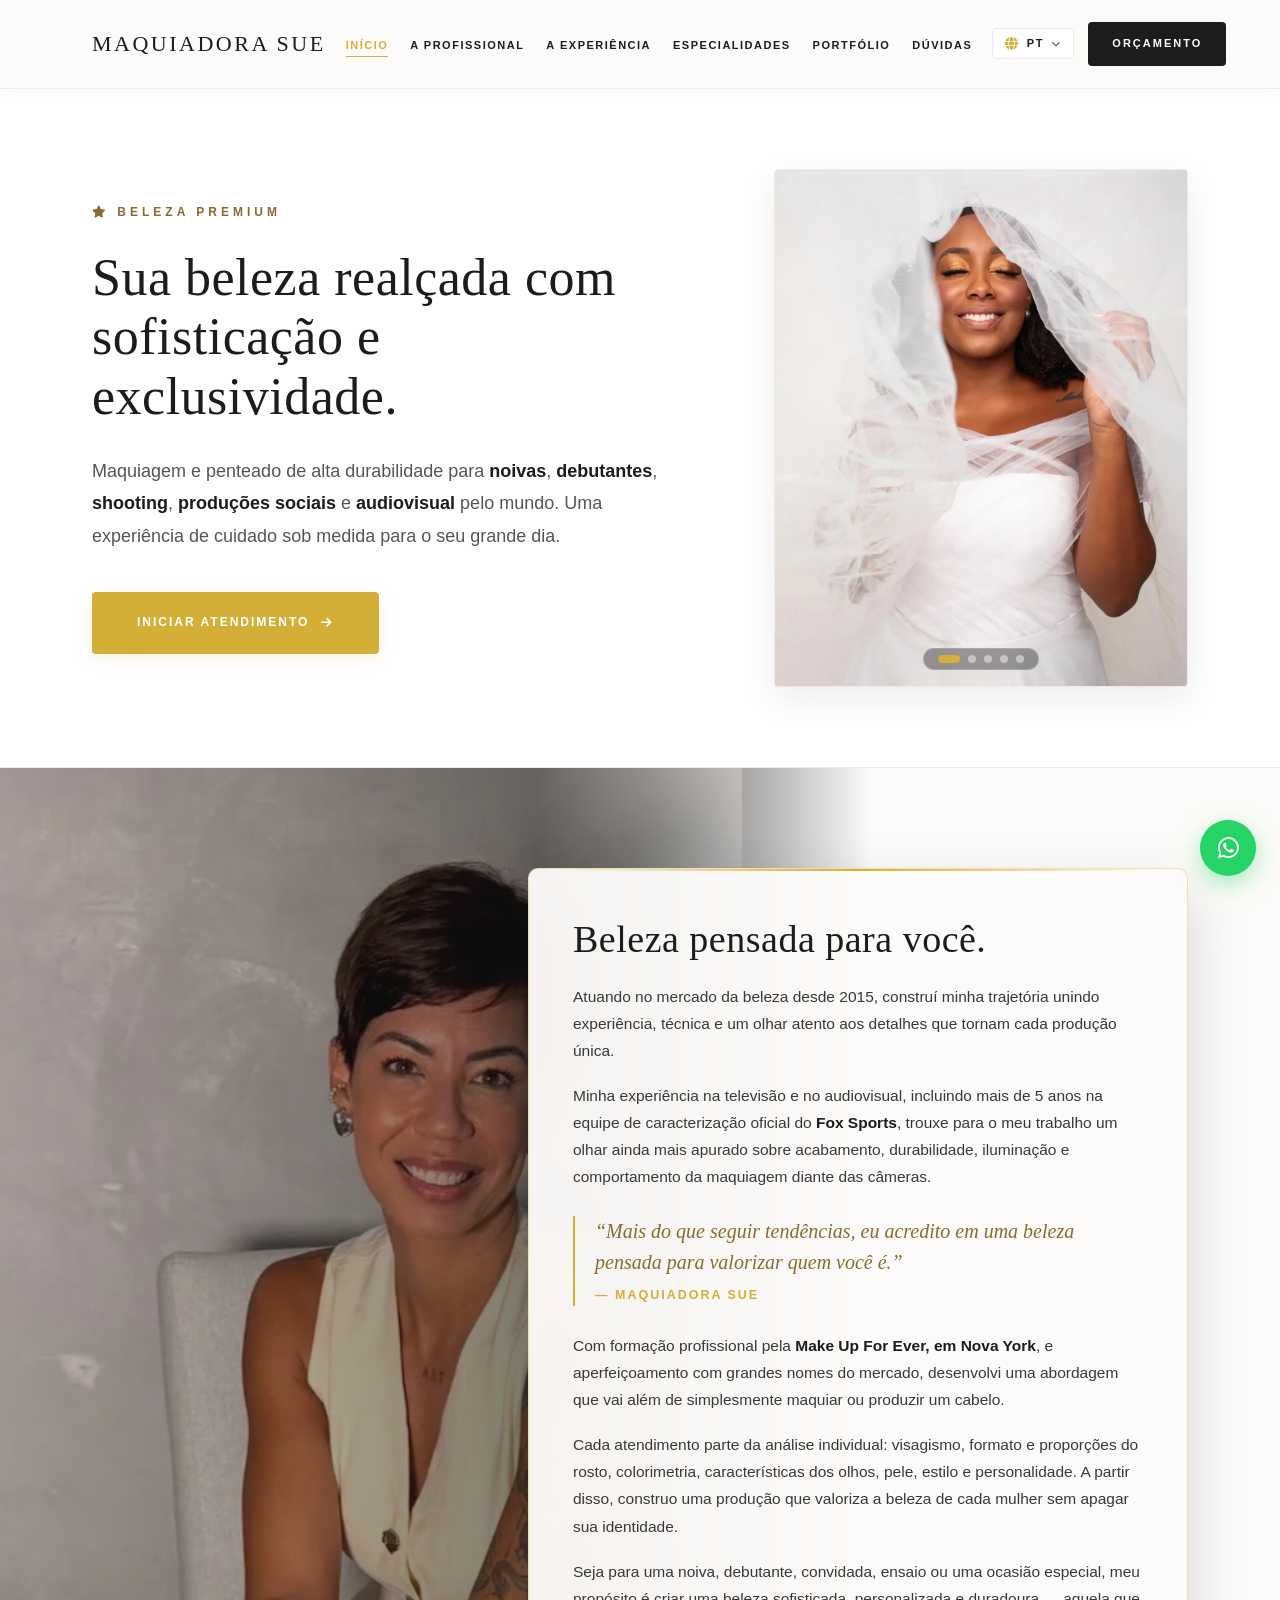
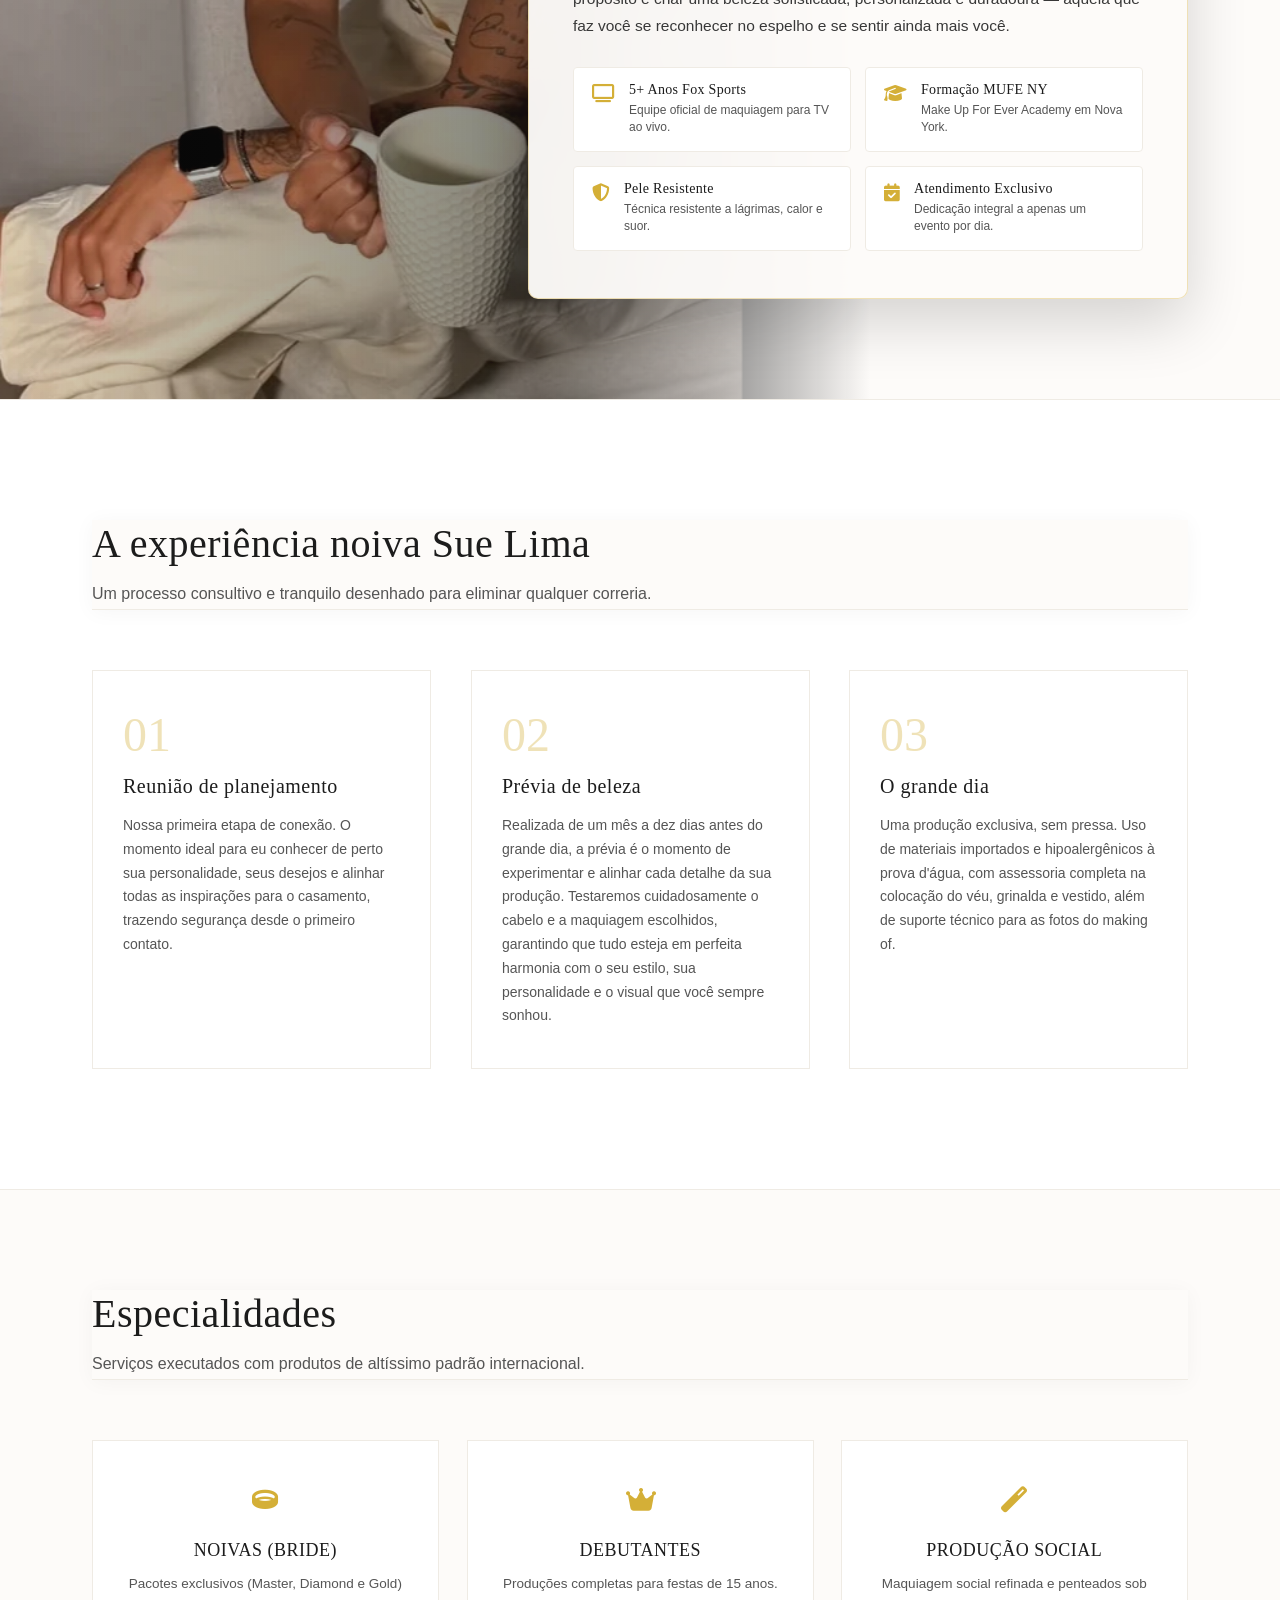
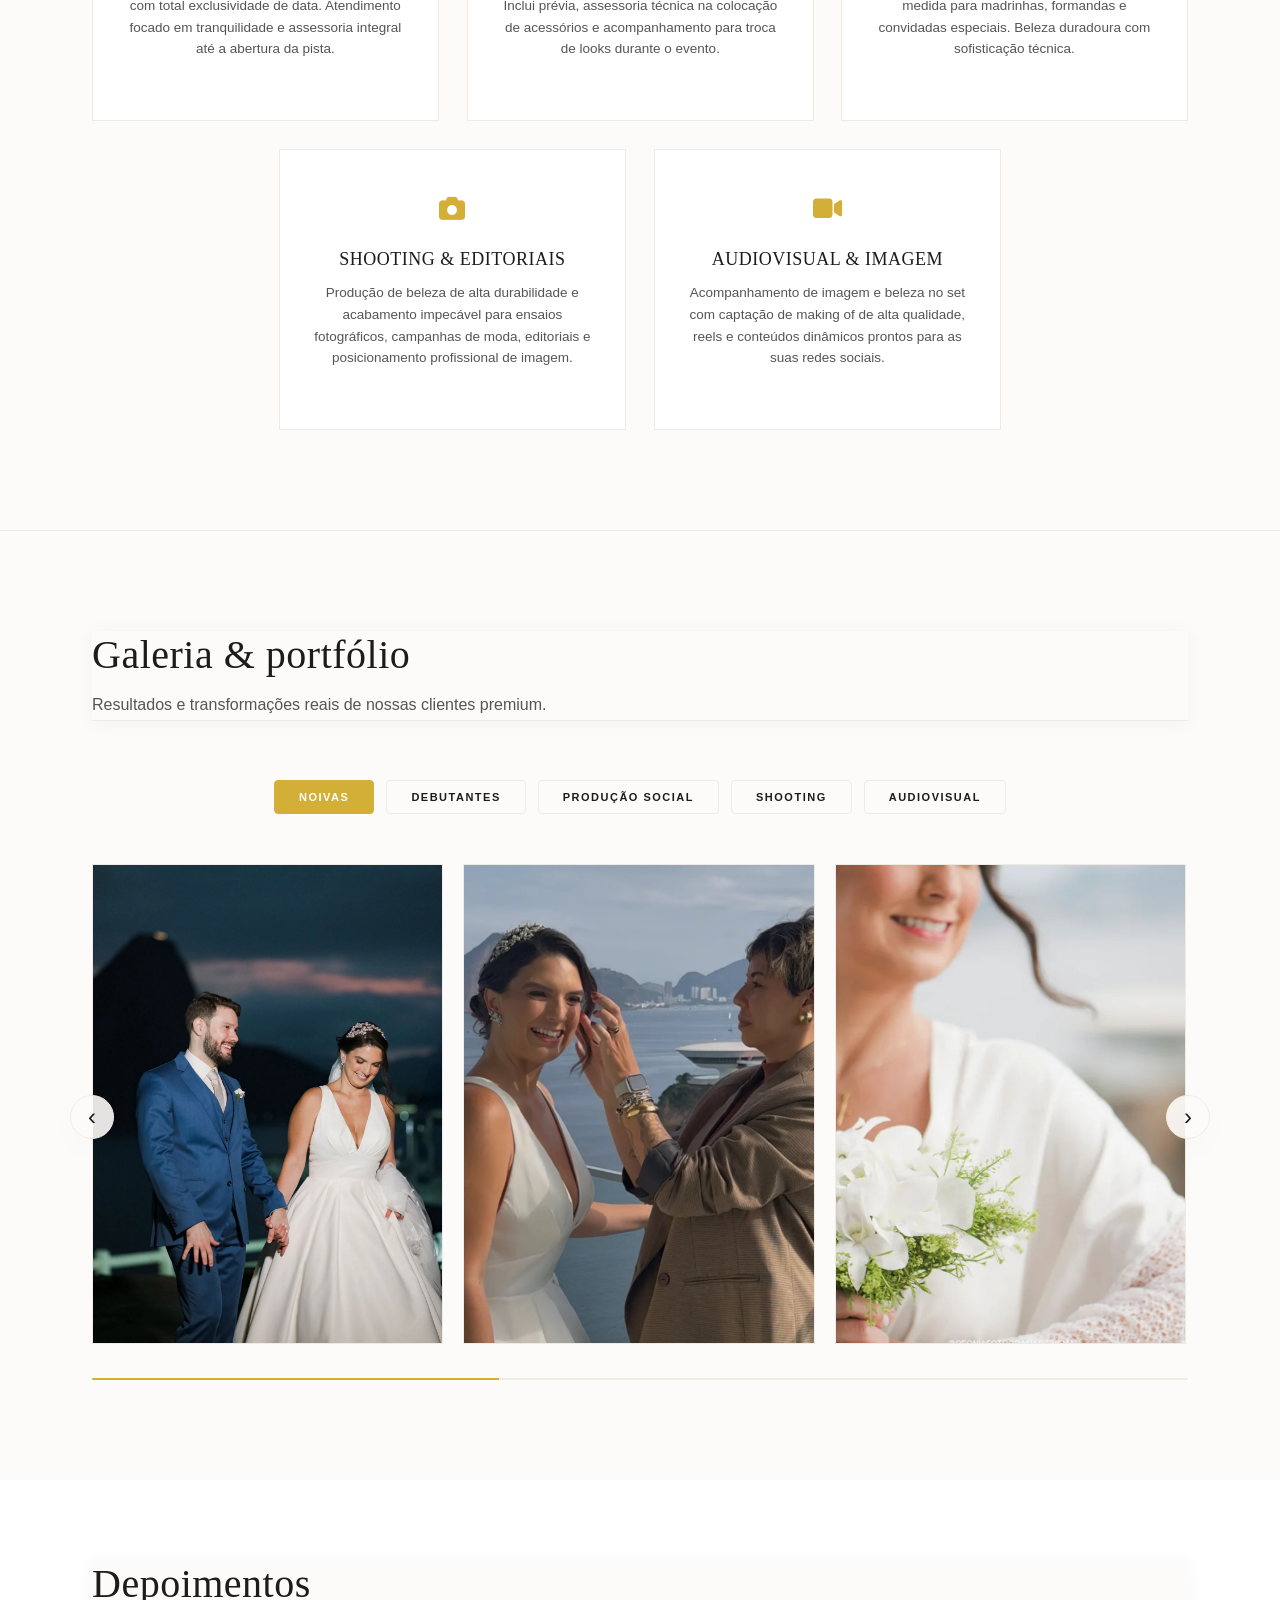
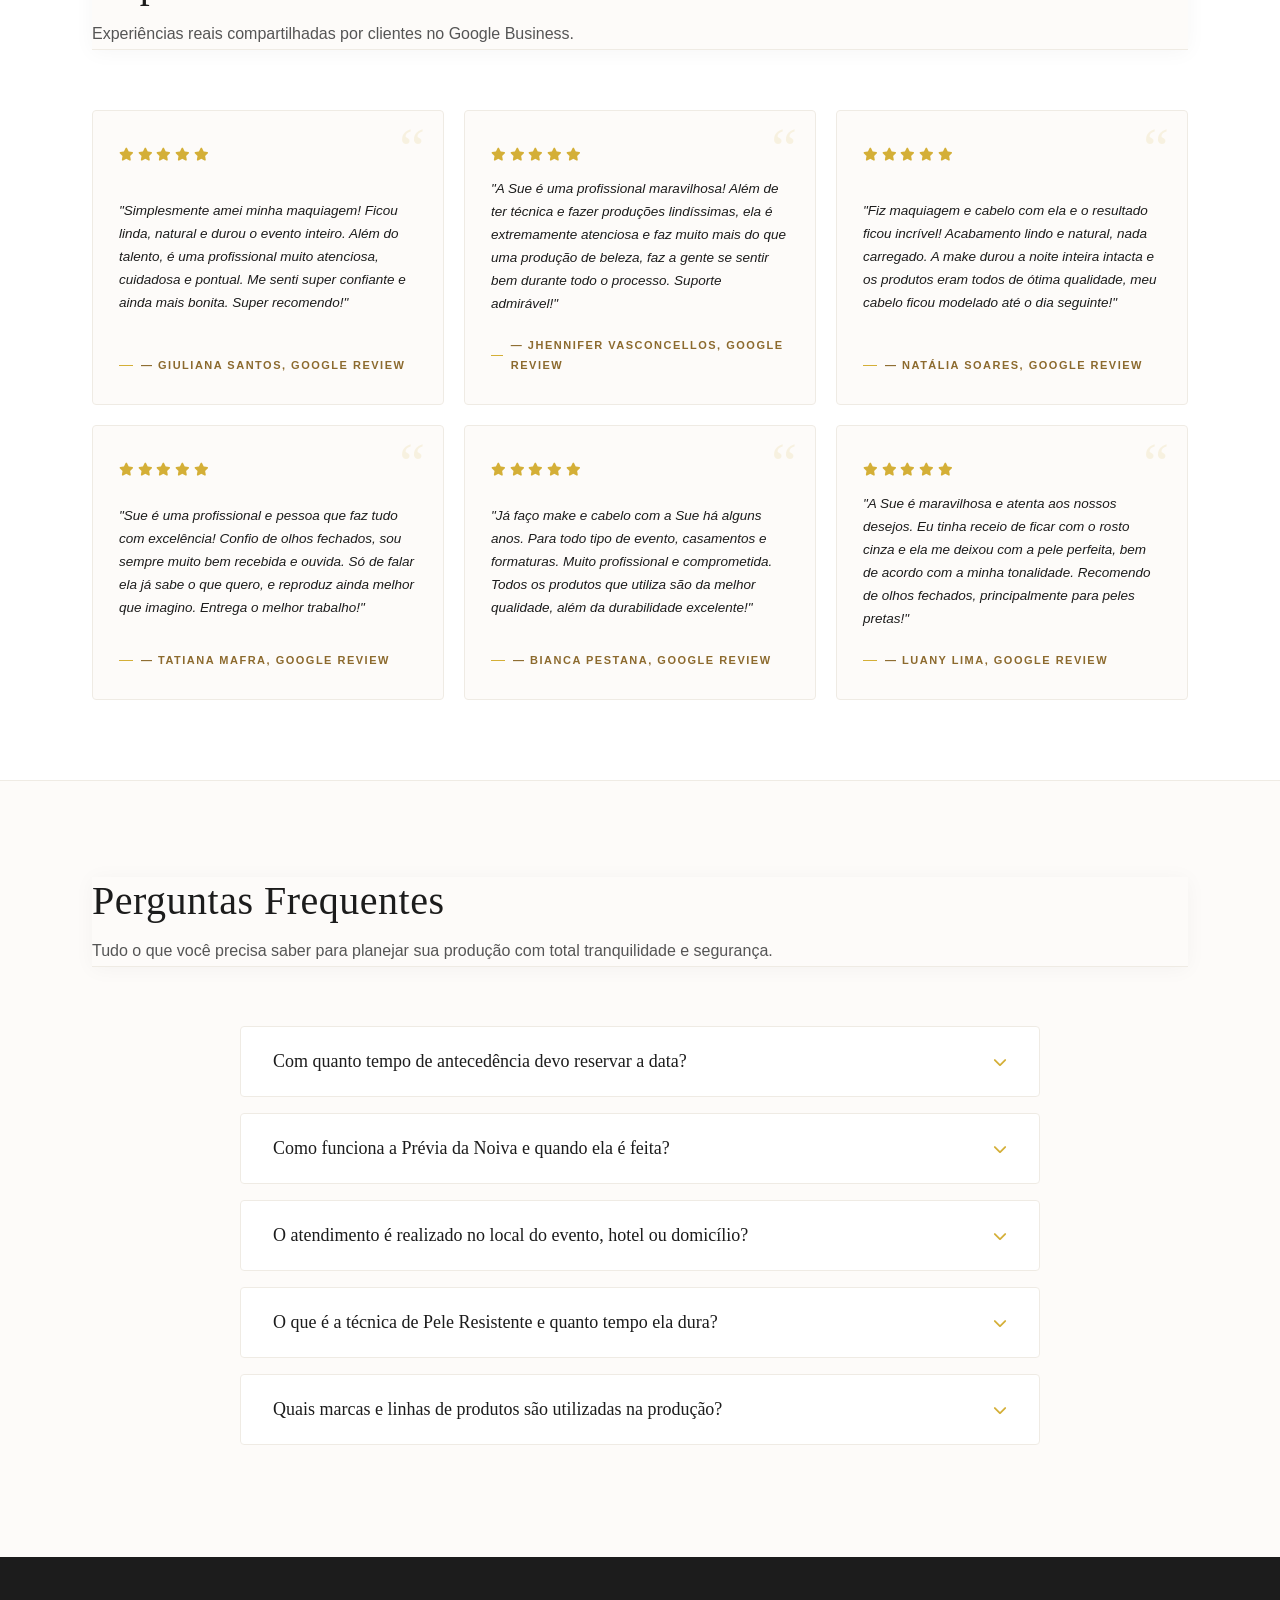
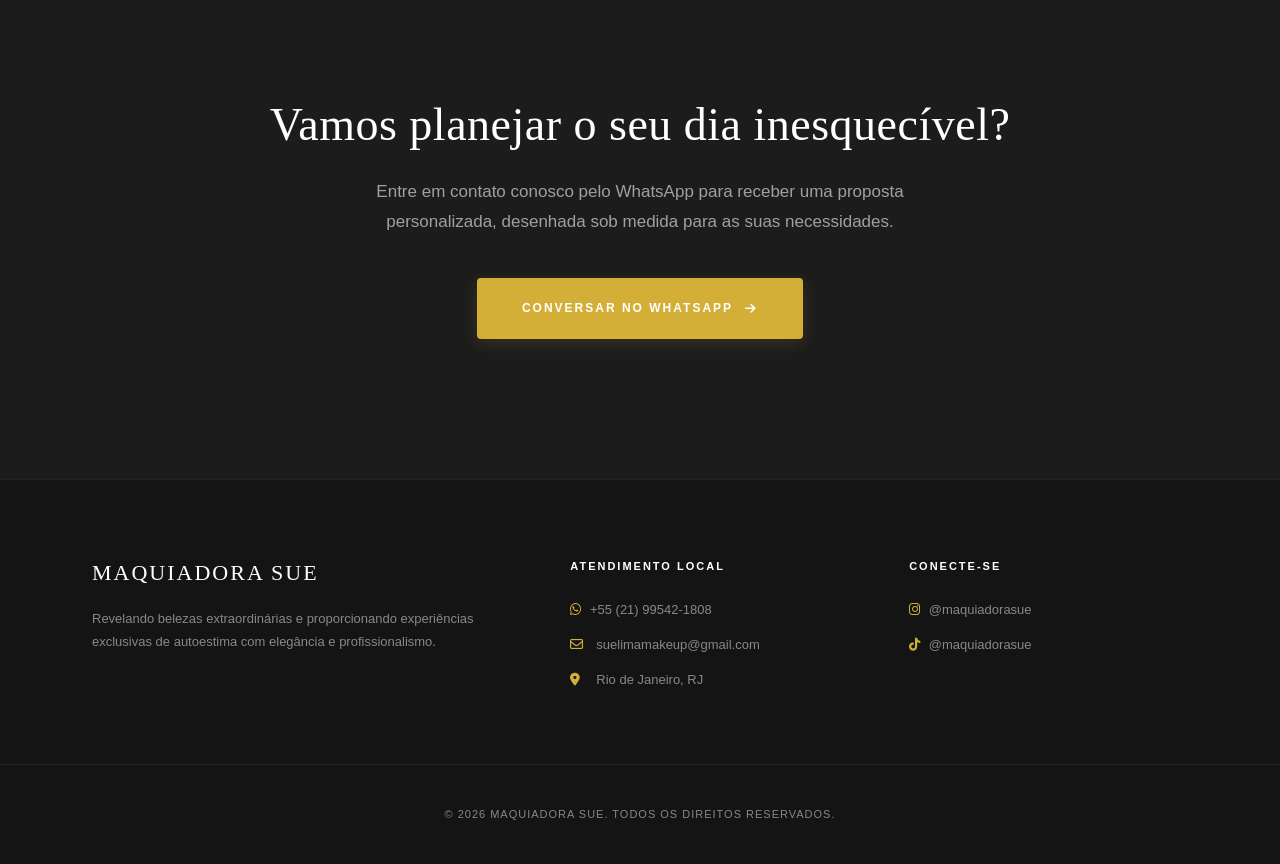
==== commit 30d6e134: "feat(ui): implement option B luxury frosted glass card with background portrait" ====
--- a/index.html
+++ b/index.html
@@ -258,12 +258,10 @@
     </section>
 
     <section id="sobre" class="credentials-section" aria-labelledby="sobre-title">
-      <div class="container credentials-grid">
-        <figure class="credentials-image">
-          <img src="Nova_Foto_Perfil.webp" alt="Sue Lima, maquiadora especialista em noivas e debutantes" width="520" height="650" loading="lazy">
-          <figcaption class="visually-hidden">Sue Lima, maquiadora profissional</figcaption>
-        </figure>
-        <div class="credentials-content">
+      <img src="Nova_Foto_Perfil.webp" alt="Sue Lima, maquiadora profissional" class="credentials-bg" width="700" height="875" loading="lazy">
+      <div class="credentials-overlay" aria-hidden="true"></div>
+      <div class="container credentials-container">
+        <div class="credentials-card">
           <h2 id="sobre-title">Beleza pensada para você.</h2>
           <p>Atuando no mercado da beleza desde 2015, construí minha trajetória unindo experiência, técnica e um olhar atento aos detalhes que tornam cada produção única.</p>
           <p>Minha experiência na televisão e no audiovisual, incluindo mais de 5 anos na equipe de caracterização oficial do <strong>Fox Sports</strong>, trouxe para o meu trabalho um olhar ainda mais apurado sobre acabamento, durabilidade, iluminação e comportamento da maquiagem diante das câmeras.</p>
--- a/site.css
+++ b/site.css
@@ -298,63 +298,108 @@
   border-radius: 6px;
 }
 
-/* Credenciais */
-.credentials-section { padding: 96px 0; background-color: var(--bg-luxury); }
-.credentials-grid { display: grid; grid-template-columns: 0.9fr 1.1fr; gap: 64px; align-items: center; }
-.credentials-image {
+/* Credenciais (Opção B - Foto de Fundo + Card Translúcido Luxury) */
+.credentials-section {
+  position: relative;
+  background-color: #1A1A1A;
+  padding: 100px 0;
+  overflow: hidden;
+}
+.credentials-bg {
+  position: absolute;
+  top: 0;
+  left: 0;
+  width: 58%;
+  height: 100%;
+  object-fit: cover;
+  object-position: center top;
+  opacity: 0.92;
+  filter: contrast(1.05) saturate(1.02);
+  z-index: 1;
+}
+.credentials-overlay {
+  position: absolute;
+  inset: 0;
+  background: linear-gradient(90deg, rgba(26,26,26,0.15) 0%, rgba(26,26,26,0.55) 42%, #FDFBF9 68%, #FDFBF9 100%);
+  z-index: 2;
+  pointer-events: none;
+}
+.credentials-container {
+  position: relative;
+  z-index: 3;
+  display: flex;
+  justify-content: flex-end;
+}
+.credentials-card {
   width: 100%;
-  aspect-ratio: 4 / 5;
-  max-height: 560px;
-  border: 1px solid var(--border-soft); 
-  border-radius: var(--radius);
-  overflow: hidden; 
+  max-width: 660px;
+  background: rgba(253, 251, 249, 0.96);
+  backdrop-filter: blur(24px);
+  -webkit-backdrop-filter: blur(24px);
+  border: 1px solid rgba(212, 175, 55, 0.35);
+  border-radius: 10px;
+  padding: 48px 44px;
+  box-shadow: 0 24px 60px rgba(0, 0, 0, 0.16);
   position: relative;
 }
-.credentials-image img { 
-  width: 100%; 
-  height: 100%; 
-  object-fit: cover; 
-  object-position: center center; 
-  transform: scale(1);
-  transition: transform 1.2s cubic-bezier(0.16, 1, 0.3, 1);
-}
-.credentials-image:hover img {
-  transform: scale(1.04);
-}
-.credentials-content h2 { font-size: 40px; margin-bottom: 24px; }
-.credentials-content p { font-size: 16px; color: var(--text-muted); margin-bottom: 20px; line-height: 1.8; }
+.credentials-card::before {
+  content: '';
+  position: absolute;
+  top: 0;
+  left: 30px;
+  right: 30px;
+  height: 2px;
+  background: linear-gradient(90deg, transparent, var(--gold-accent), transparent);
+}
+.credentials-card h2 { 
+  font-size: 38px; 
+  margin-bottom: 20px; 
+  color: var(--text-dark);
+  line-height: 1.2;
+}
+.credentials-card p { 
+  font-size: 15.5px; 
+  color: #383838; 
+  margin-bottom: 18px; 
+  line-height: 1.75; 
+}
 .signature-quote {
-  font-family: 'Playfair Display', serif; font-style: italic; font-size: 21px;
-  color: var(--gold-text); margin: 32px 0; border-left: 2.5px solid var(--gold-accent);
-  padding-left: 24px; line-height: 1.6;
+  font-family: 'Playfair Display', serif; 
+  font-style: italic; 
+  font-size: 20px;
+  color: var(--gold-text); 
+  margin: 26px 0; 
+  border-left: 2.5px solid var(--gold-accent);
+  padding-left: 20px; 
+  line-height: 1.55;
 }
 .signature-quote .quote-author {
   display: block;
   font-family: 'Lato', sans-serif;
   font-style: normal;
-  font-size: 13px;
+  font-size: 12.5px;
   font-weight: 600;
   text-transform: uppercase;
   letter-spacing: 2px;
   color: var(--gold-accent);
-  margin-top: 10px;
+  margin-top: 8px;
 }
 
 /* Credentials Badges */
 .credentials-badges {
   display: grid;
   grid-template-columns: repeat(2, 1fr);
-  gap: 16px;
-  margin-top: 32px;
+  gap: 14px;
+  margin-top: 28px;
 }
 .badge-item {
   background: var(--white);
   border: 1px solid var(--border-soft);
   border-radius: var(--radius);
-  padding: 16px 20px;
+  padding: 14px 18px;
   display: flex;
   align-items: flex-start;
-  gap: 16px;
+  gap: 14px;
   transition: all var(--transition);
 }
 .badge-item:hover {
@@ -364,22 +409,22 @@
 }
 .badge-item i {
   color: var(--gold-accent);
-  font-size: 20px;
-  margin-top: 4px;
+  font-size: 18px;
+  margin-top: 3px;
   flex-shrink: 0;
 }
 .badge-item h4 {
   font-family: 'Playfair Display', serif;
-  font-size: 15px;
+  font-size: 14px;
   color: var(--text-dark);
-  margin-bottom: 4px;
+  margin-bottom: 3px;
   letter-spacing: 0.3px;
 }
 .badge-item p {
   font-family: 'Lato', sans-serif;
-  font-size: 12.5px;
+  font-size: 12px;
   color: var(--text-muted);
-  line-height: 1.5;
+  line-height: 1.45;
   margin-bottom: 0;
 }
 
@@ -912,7 +957,8 @@
 /* Text Mask Reveal nos Títulos */
 .section-header h2,
 .hero-text h1,
-.credentials-content h2 {
+.credentials-content h2,
+.credentials-card h2 {
   position: relative;
   overflow: hidden;
   display: inline-block;
@@ -920,7 +966,8 @@
 }
 .section-header.visible h2,
 .hero-text.visible h1,
-.credentials-content.visible h2 {
+.credentials-content.visible h2,
+.credentials-card.visible h2 {
   animation: titleMaskReveal 1.1s cubic-bezier(0.16, 1, 0.3, 1) forwards;
 }
 
@@ -945,14 +992,32 @@
 }
 
 @media (max-width: 992px) {
-  .hero-grid, .credentials-grid, .experience-timeline, .footer-grid, .testimonials-grid { grid-template-columns: 1fr; gap: 40px; }
+  .hero-grid, .experience-timeline, .footer-grid, .testimonials-grid { grid-template-columns: 1fr; gap: 40px; }
   .hero-text h1 { font-size: 38px; }
-  .hero-image-frame, .credentials-image { 
+  .hero-image-frame { 
     width: 100%;
     max-width: 480px;
     height: auto;
     aspect-ratio: 4 / 5;
     margin: 0 auto;
+  }
+  .credentials-section {
+    padding: 60px 0;
+  }
+  .credentials-bg {
+    width: 100%;
+    opacity: 0.28;
+  }
+  .credentials-overlay {
+    background: #FDFBF9;
+    opacity: 0.88;
+  }
+  .credentials-container {
+    justify-content: center;
+  }
+  .credentials-card {
+    padding: 36px 24px;
+    max-width: 100%;
   }
   .credentials-badges { grid-template-columns: 1fr; }
   .faq-question { padding: 20px 24px; font-size: 16px; }
--- a/site.css
+++ b/site.css
@@ -298,63 +298,108 @@
   border-radius: 6px;
 }
 
-/* Credenciais */
-.credentials-section { padding: 96px 0; background-color: var(--bg-luxury); }
-.credentials-grid { display: grid; grid-template-columns: 0.9fr 1.1fr; gap: 64px; align-items: center; }
-.credentials-image {
+/* Credenciais (Opção B - Foto de Fundo + Card Translúcido Luxury) */
+.credentials-section {
+  position: relative;
+  background-color: #1A1A1A;
+  padding: 100px 0;
+  overflow: hidden;
+}
+.credentials-bg {
+  position: absolute;
+  top: 0;
+  left: 0;
+  width: 58%;
+  height: 100%;
+  object-fit: cover;
+  object-position: center top;
+  opacity: 0.92;
+  filter: contrast(1.05) saturate(1.02);
+  z-index: 1;
+}
+.credentials-overlay {
+  position: absolute;
+  inset: 0;
+  background: linear-gradient(90deg, rgba(26,26,26,0.15) 0%, rgba(26,26,26,0.55) 42%, #FDFBF9 68%, #FDFBF9 100%);
+  z-index: 2;
+  pointer-events: none;
+}
+.credentials-container {
+  position: relative;
+  z-index: 3;
+  display: flex;
+  justify-content: flex-end;
+}
+.credentials-card {
   width: 100%;
-  aspect-ratio: 4 / 5;
-  max-height: 560px;
-  border: 1px solid var(--border-soft); 
-  border-radius: var(--radius);
-  overflow: hidden; 
+  max-width: 660px;
+  background: rgba(253, 251, 249, 0.96);
+  backdrop-filter: blur(24px);
+  -webkit-backdrop-filter: blur(24px);
+  border: 1px solid rgba(212, 175, 55, 0.35);
+  border-radius: 10px;
+  padding: 48px 44px;
+  box-shadow: 0 24px 60px rgba(0, 0, 0, 0.16);
   position: relative;
 }
-.credentials-image img { 
-  width: 100%; 
-  height: 100%; 
-  object-fit: cover; 
-  object-position: center center; 
-  transform: scale(1);
-  transition: transform 1.2s cubic-bezier(0.16, 1, 0.3, 1);
-}
-.credentials-image:hover img {
-  transform: scale(1.04);
-}
-.credentials-content h2 { font-size: 40px; margin-bottom: 24px; }
-.credentials-content p { font-size: 16px; color: var(--text-muted); margin-bottom: 20px; line-height: 1.8; }
+.credentials-card::before {
+  content: '';
+  position: absolute;
+  top: 0;
+  left: 30px;
+  right: 30px;
+  height: 2px;
+  background: linear-gradient(90deg, transparent, var(--gold-accent), transparent);
+}
+.credentials-card h2 { 
+  font-size: 38px; 
+  margin-bottom: 20px; 
+  color: var(--text-dark);
+  line-height: 1.2;
+}
+.credentials-card p { 
+  font-size: 15.5px; 
+  color: #383838; 
+  margin-bottom: 18px; 
+  line-height: 1.75; 
+}
 .signature-quote {
-  font-family: 'Playfair Display', serif; font-style: italic; font-size: 21px;
-  color: var(--gold-text); margin: 32px 0; border-left: 2.5px solid var(--gold-accent);
-  padding-left: 24px; line-height: 1.6;
+  font-family: 'Playfair Display', serif; 
+  font-style: italic; 
+  font-size: 20px;
+  color: var(--gold-text); 
+  margin: 26px 0; 
+  border-left: 2.5px solid var(--gold-accent);
+  padding-left: 20px; 
+  line-height: 1.55;
 }
 .signature-quote .quote-author {
   display: block;
   font-family: 'Lato', sans-serif;
   font-style: normal;
-  font-size: 13px;
+  font-size: 12.5px;
   font-weight: 600;
   text-transform: uppercase;
   letter-spacing: 2px;
   color: var(--gold-accent);
-  margin-top: 10px;
+  margin-top: 8px;
 }
 
 /* Credentials Badges */
 .credentials-badges {
   display: grid;
   grid-template-columns: repeat(2, 1fr);
-  gap: 16px;
-  margin-top: 32px;
+  gap: 14px;
+  margin-top: 28px;
 }
 .badge-item {
   background: var(--white);
   border: 1px solid var(--border-soft);
   border-radius: var(--radius);
-  padding: 16px 20px;
+  padding: 14px 18px;
   display: flex;
   align-items: flex-start;
-  gap: 16px;
+  gap: 14px;
   transition: all var(--transition);
 }
 .badge-item:hover {
@@ -364,22 +409,22 @@
 }
 .badge-item i {
   color: var(--gold-accent);
-  font-size: 20px;
-  margin-top: 4px;
+  font-size: 18px;
+  margin-top: 3px;
   flex-shrink: 0;
 }
 .badge-item h4 {
   font-family: 'Playfair Display', serif;
-  font-size: 15px;
+  font-size: 14px;
   color: var(--text-dark);
-  margin-bottom: 4px;
+  margin-bottom: 3px;
   letter-spacing: 0.3px;
 }
 .badge-item p {
   font-family: 'Lato', sans-serif;
-  font-size: 12.5px;
+  font-size: 12px;
   color: var(--text-muted);
-  line-height: 1.5;
+  line-height: 1.45;
   margin-bottom: 0;
 }
 
@@ -912,7 +957,8 @@
 /* Text Mask Reveal nos Títulos */
 .section-header h2,
 .hero-text h1,
-.credentials-content h2 {
+.credentials-content h2,
+.credentials-card h2 {
   position: relative;
   overflow: hidden;
   display: inline-block;
@@ -920,7 +966,8 @@
 }
 .section-header.visible h2,
 .hero-text.visible h1,
-.credentials-content.visible h2 {
+.credentials-content.visible h2,
+.credentials-card.visible h2 {
   animation: titleMaskReveal 1.1s cubic-bezier(0.16, 1, 0.3, 1) forwards;
 }
 
@@ -945,14 +992,32 @@
 }
 
 @media (max-width: 992px) {
-  .hero-grid, .credentials-grid, .experience-timeline, .footer-grid, .testimonials-grid { grid-template-columns: 1fr; gap: 40px; }
+  .hero-grid, .experience-timeline, .footer-grid, .testimonials-grid { grid-template-columns: 1fr; gap: 40px; }
   .hero-text h1 { font-size: 38px; }
-  .hero-image-frame, .credentials-image { 
+  .hero-image-frame { 
     width: 100%;
     max-width: 480px;
     height: auto;
     aspect-ratio: 4 / 5;
     margin: 0 auto;
+  }
+  .credentials-section {
+    padding: 60px 0;
+  }
+  .credentials-bg {
+    width: 100%;
+    opacity: 0.28;
+  }
+  .credentials-overlay {
+    background: #FDFBF9;
+    opacity: 0.88;
+  }
+  .credentials-container {
+    justify-content: center;
+  }
+  .credentials-card {
+    padding: 36px 24px;
+    max-width: 100%;
   }
   .credentials-badges { grid-template-columns: 1fr; }
   .faq-question { padding: 20px 24px; font-size: 16px; }
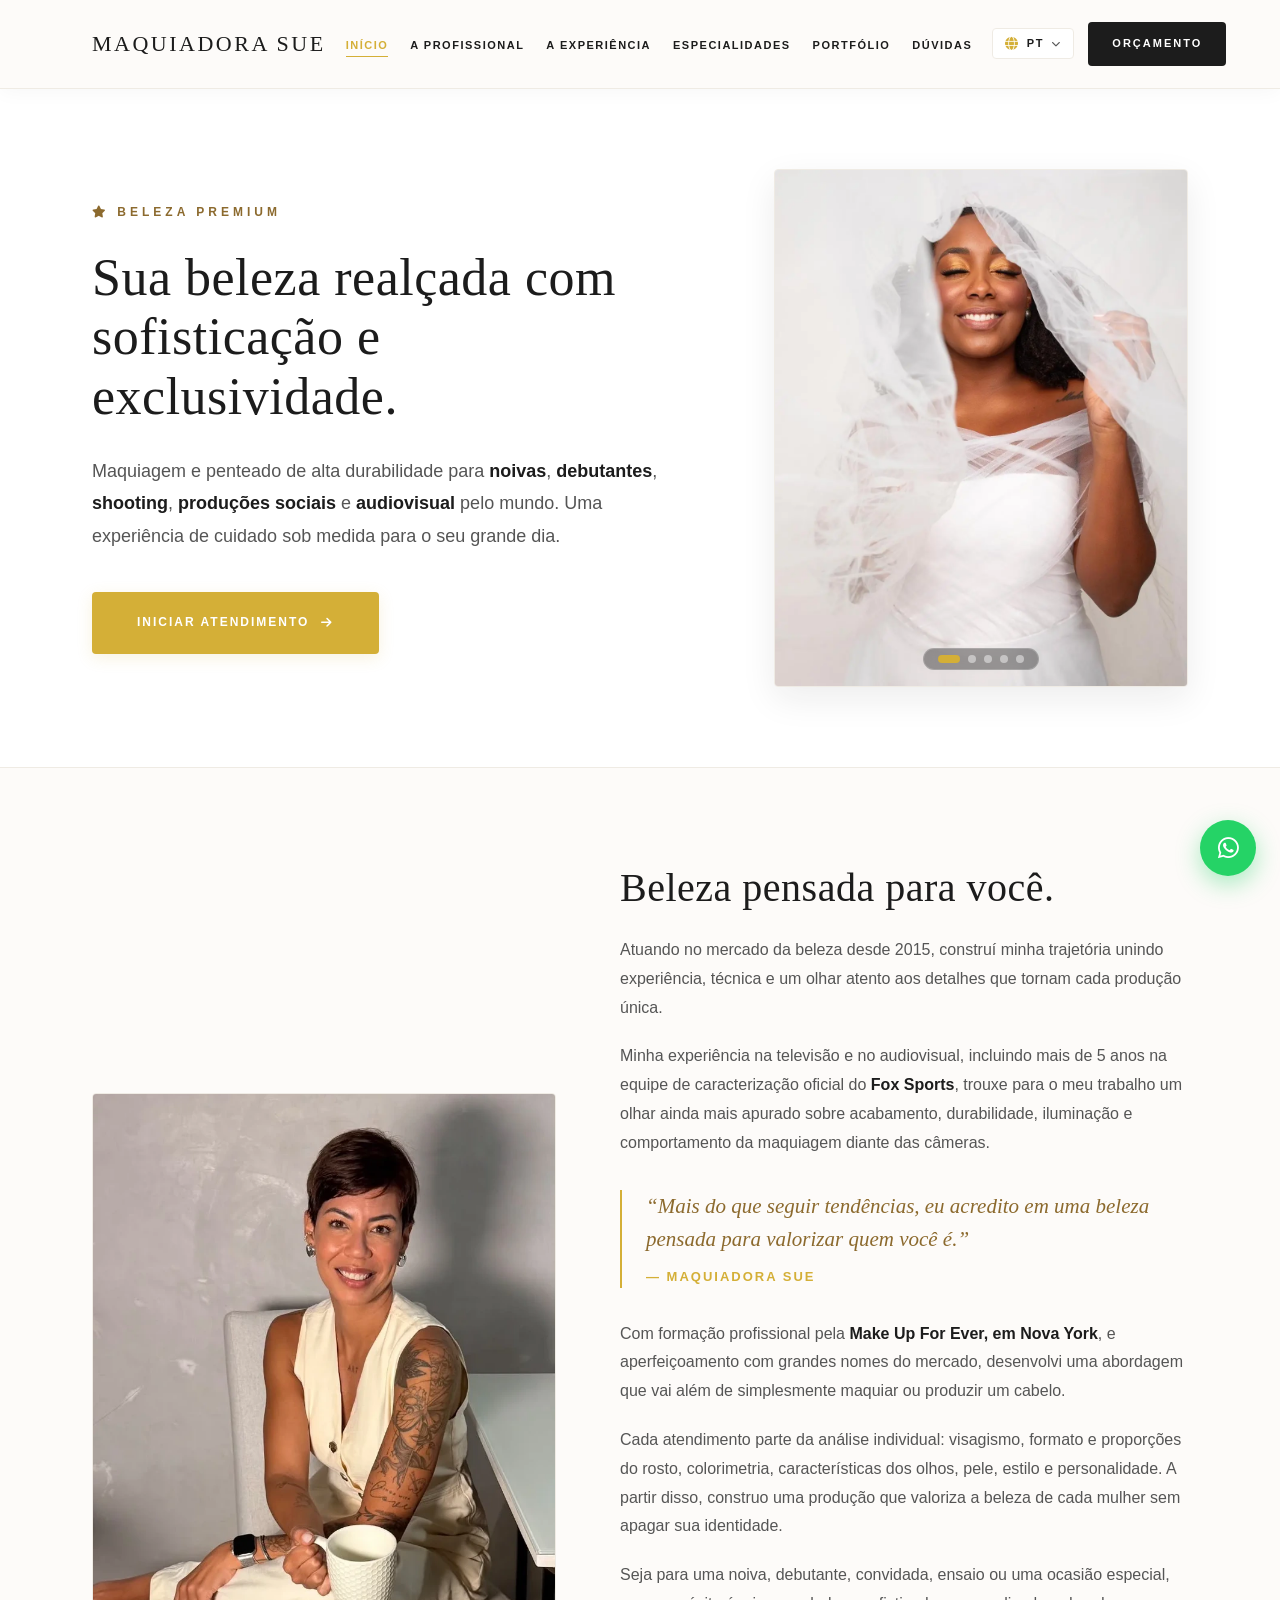
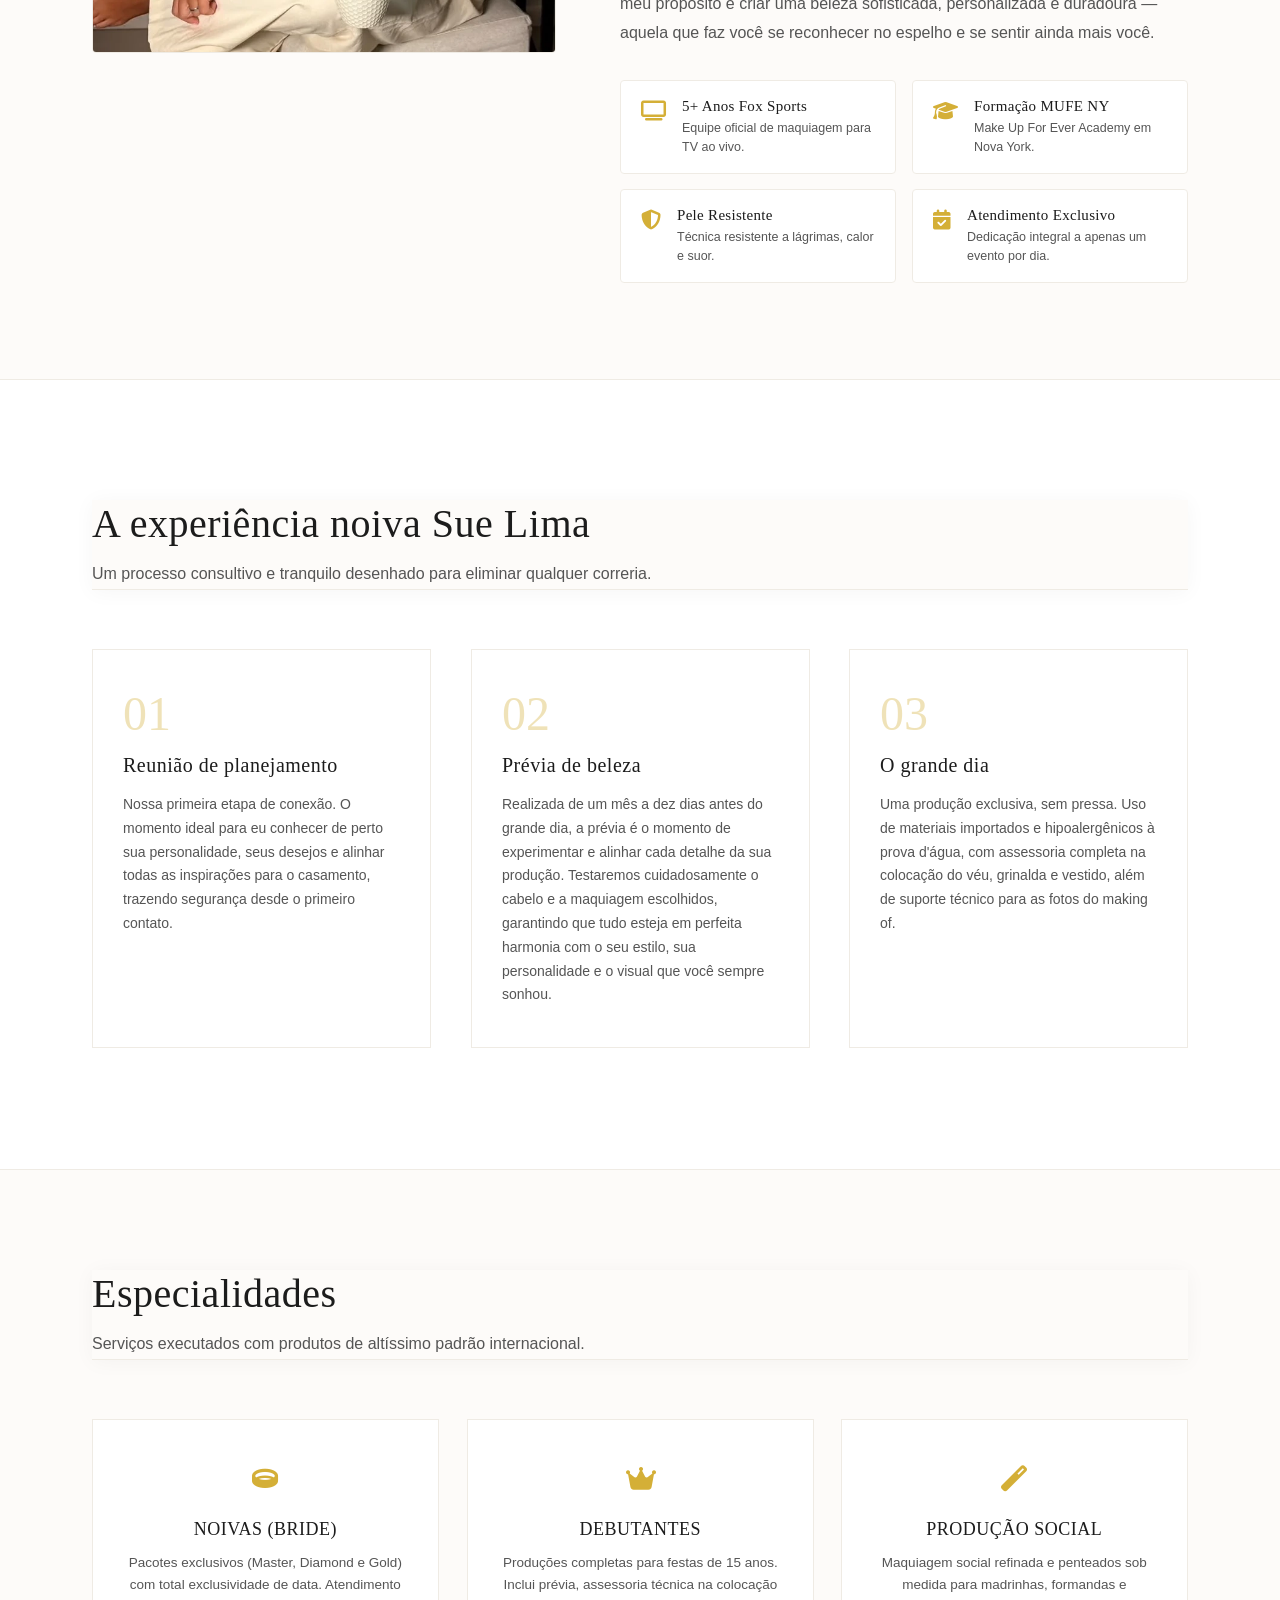
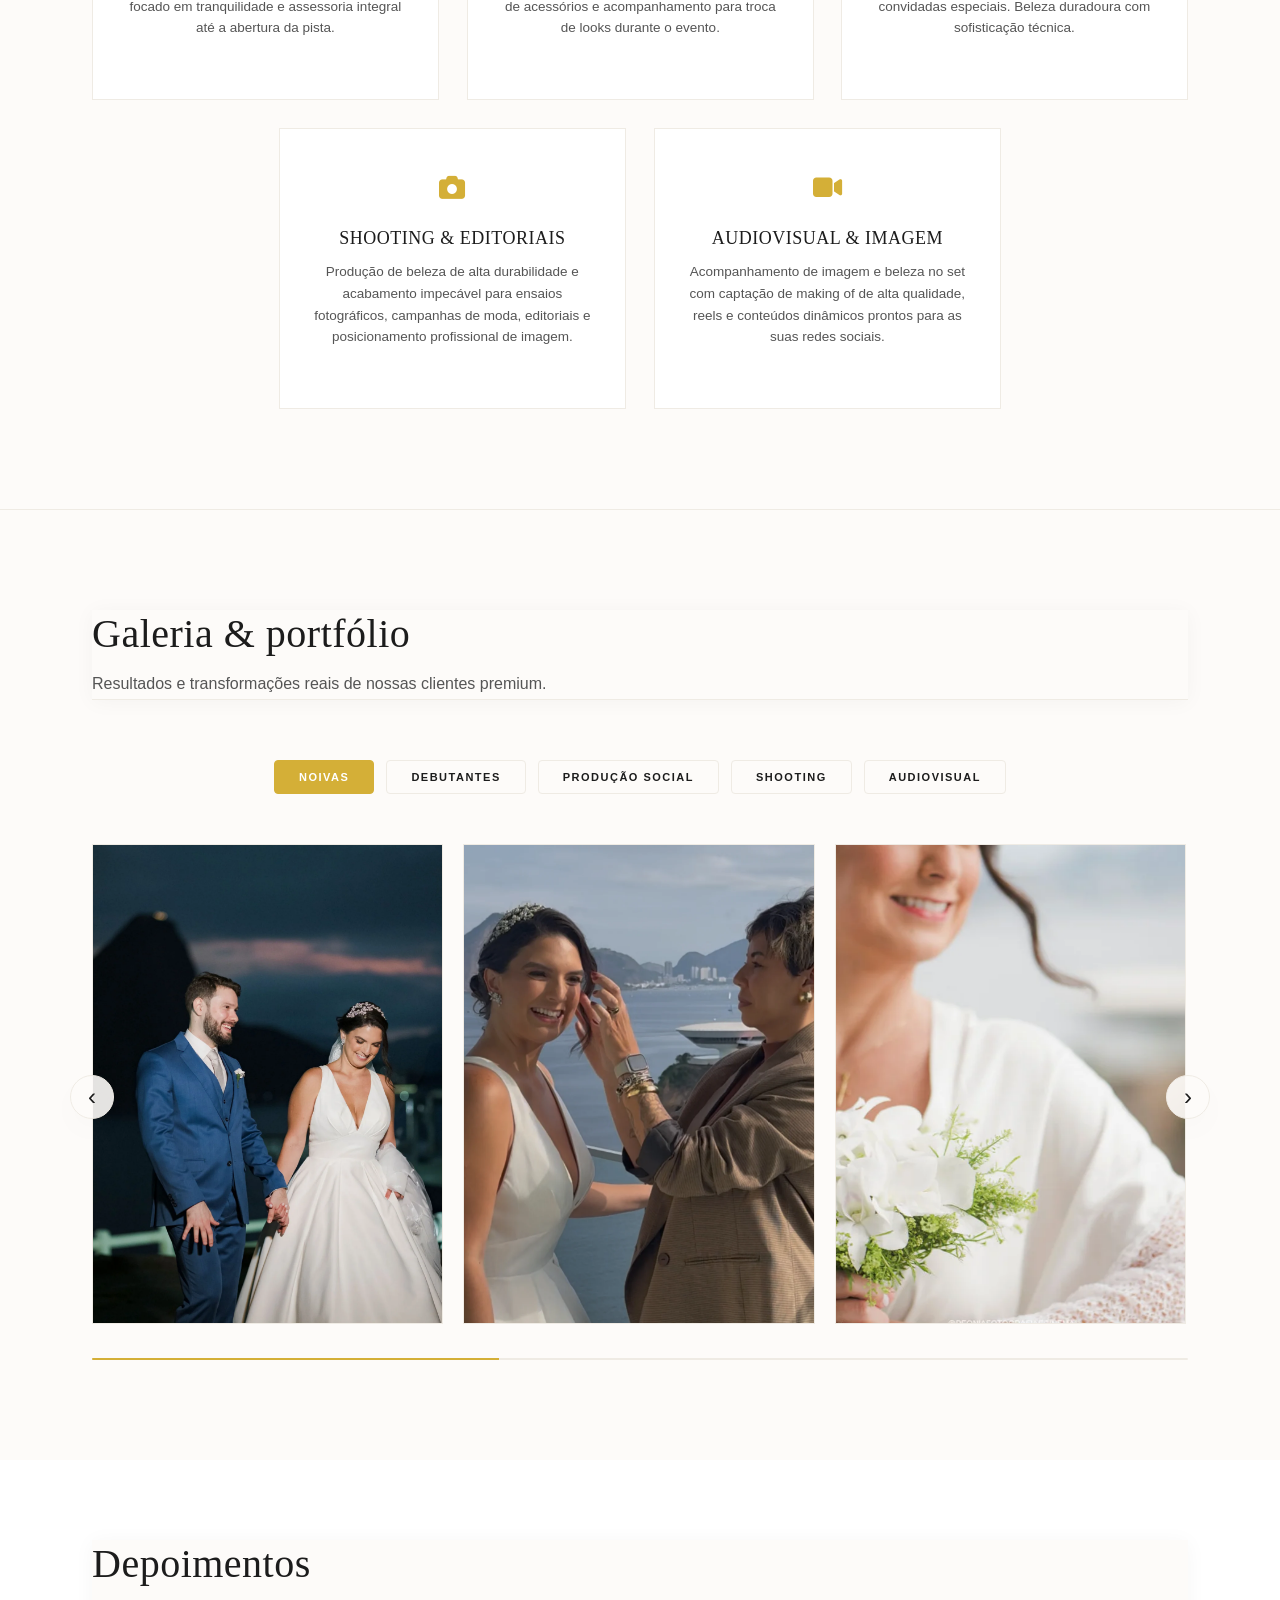
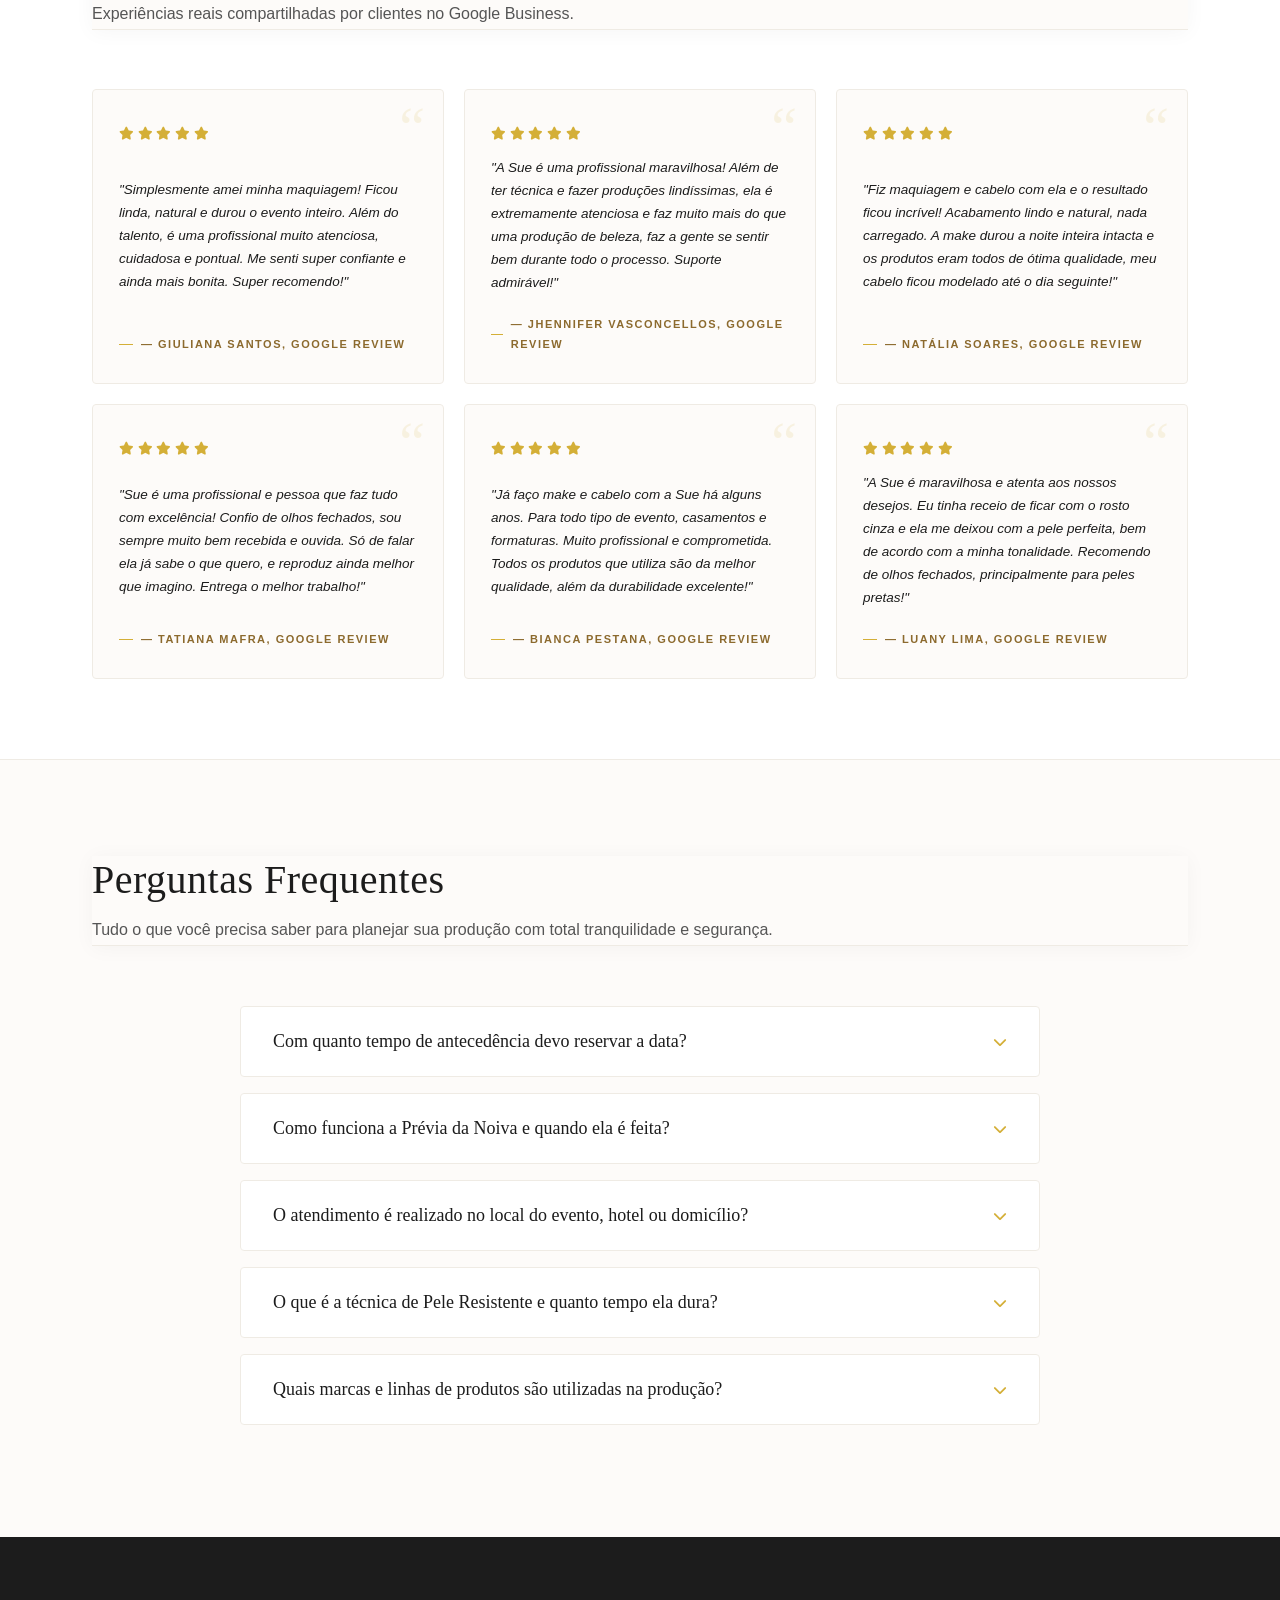
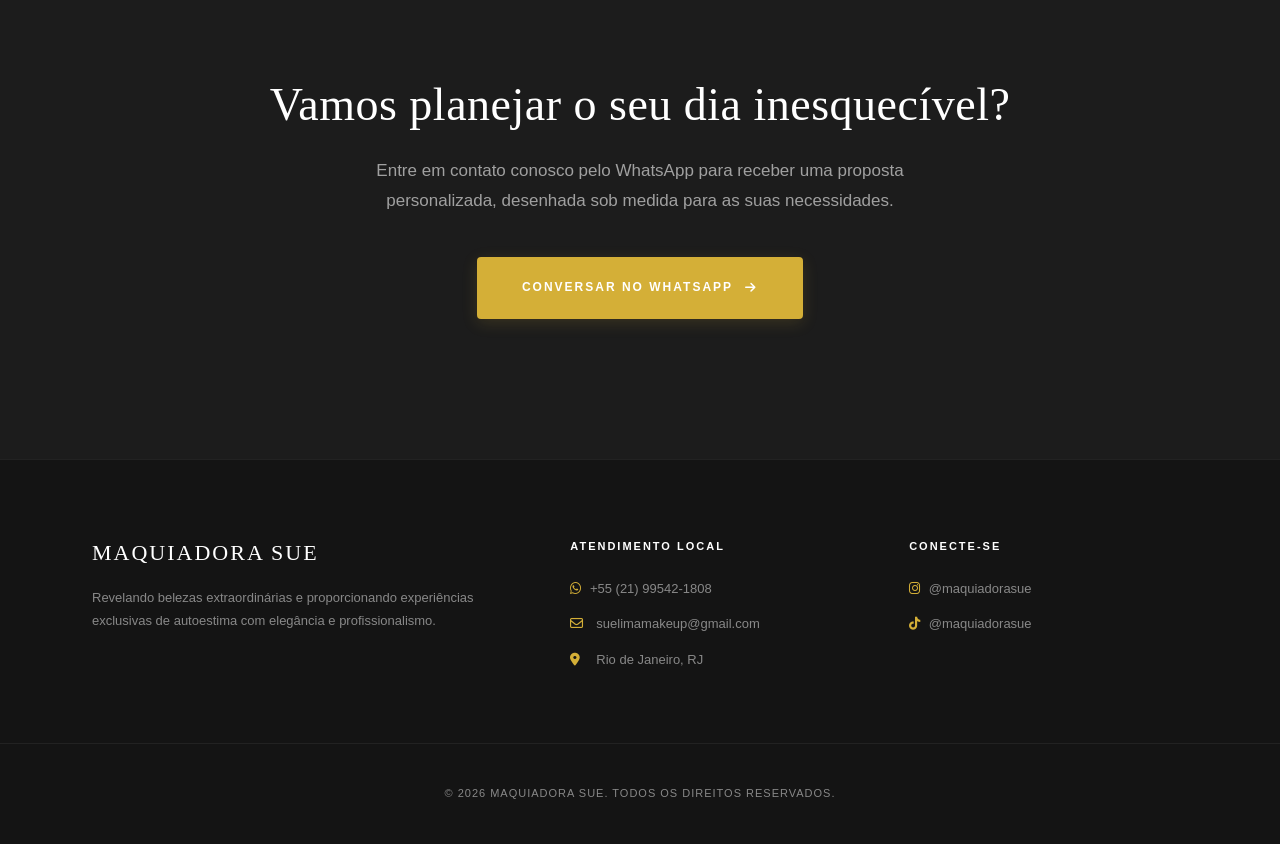
==== commit cae31252: "refactor: revert to clean two-column layout with updated text and quote" ====
--- a/index.html
+++ b/index.html
@@ -258,10 +258,12 @@
     </section>
 
     <section id="sobre" class="credentials-section" aria-labelledby="sobre-title">
-      <img src="Nova_Foto_Perfil.webp" alt="Sue Lima, maquiadora profissional" class="credentials-bg" width="700" height="875" loading="lazy">
-      <div class="credentials-overlay" aria-hidden="true"></div>
-      <div class="container credentials-container">
-        <div class="credentials-card">
+      <div class="container credentials-grid">
+        <figure class="credentials-image">
+          <img src="Nova_Foto_Perfil.webp" alt="Sue Lima, maquiadora especialista em noivas e debutantes" width="520" height="650" loading="lazy">
+          <figcaption class="visually-hidden">Sue Lima, maquiadora profissional</figcaption>
+        </figure>
+        <div class="credentials-content">
           <h2 id="sobre-title">Beleza pensada para você.</h2>
           <p>Atuando no mercado da beleza desde 2015, construí minha trajetória unindo experiência, técnica e um olhar atento aos detalhes que tornam cada produção única.</p>
           <p>Minha experiência na televisão e no audiovisual, incluindo mais de 5 anos na equipe de caracterização oficial do <strong>Fox Sports</strong>, trouxe para o meu trabalho um olhar ainda mais apurado sobre acabamento, durabilidade, iluminação e comportamento da maquiagem diante das câmeras.</p>
--- a/site.css
+++ b/site.css
@@ -298,108 +298,63 @@
   border-radius: 6px;
 }
 
-/* Credenciais (Opção B - Foto de Fundo + Card Translúcido Luxury) */
-.credentials-section {
+/* Credenciais */
+.credentials-section { padding: 96px 0; background-color: var(--bg-luxury); }
+.credentials-grid { display: grid; grid-template-columns: 0.9fr 1.1fr; gap: 64px; align-items: center; }
+.credentials-image {
+  width: 100%;
+  aspect-ratio: 4 / 5;
+  max-height: 560px;
+  border: 1px solid var(--border-soft); 
+  border-radius: var(--radius);
+  overflow: hidden; 
   position: relative;
-  background-color: #1A1A1A;
-  padding: 100px 0;
-  overflow: hidden;
-}
-.credentials-bg {
-  position: absolute;
-  top: 0;
-  left: 0;
-  width: 58%;
-  height: 100%;
-  object-fit: cover;
-  object-position: center top;
-  opacity: 0.92;
-  filter: contrast(1.05) saturate(1.02);
-  z-index: 1;
-}
-.credentials-overlay {
-  position: absolute;
-  inset: 0;
-  background: linear-gradient(90deg, rgba(26,26,26,0.15) 0%, rgba(26,26,26,0.55) 42%, #FDFBF9 68%, #FDFBF9 100%);
-  z-index: 2;
-  pointer-events: none;
-}
-.credentials-container {
-  position: relative;
-  z-index: 3;
-  display: flex;
-  justify-content: flex-end;
-}
-.credentials-card {
-  width: 100%;
-  max-width: 660px;
-  background: rgba(253, 251, 249, 0.96);
-  backdrop-filter: blur(24px);
-  -webkit-backdrop-filter: blur(24px);
-  border: 1px solid rgba(212, 175, 55, 0.35);
-  border-radius: 10px;
-  padding: 48px 44px;
-  box-shadow: 0 24px 60px rgba(0, 0, 0, 0.16);
-  position: relative;
-}
-.credentials-card::before {
-  content: '';
-  position: absolute;
-  top: 0;
-  left: 30px;
-  right: 30px;
-  height: 2px;
-  background: linear-gradient(90deg, transparent, var(--gold-accent), transparent);
-}
-.credentials-card h2 { 
-  font-size: 38px; 
-  margin-bottom: 20px; 
-  color: var(--text-dark);
-  line-height: 1.2;
-}
-.credentials-card p { 
-  font-size: 15.5px; 
-  color: #383838; 
-  margin-bottom: 18px; 
-  line-height: 1.75; 
-}
+}
+.credentials-image img { 
+  width: 100%; 
+  height: 100%; 
+  object-fit: cover; 
+  object-position: center center; 
+  transform: scale(1);
+  transition: transform 1.2s cubic-bezier(0.16, 1, 0.3, 1);
+}
+.credentials-image:hover img {
+  transform: scale(1.04);
+}
+.credentials-content h2 { font-size: 40px; margin-bottom: 24px; }
+.credentials-content p { font-size: 16px; color: var(--text-muted); margin-bottom: 20px; line-height: 1.8; }
 .signature-quote {
-  font-family: 'Playfair Display', serif; 
-  font-style: italic; 
-  font-size: 20px;
-  color: var(--gold-text); 
-  margin: 26px 0; 
-  border-left: 2.5px solid var(--gold-accent);
-  padding-left: 20px; 
-  line-height: 1.55;
+  font-family: 'Playfair Display', serif; font-style: italic; font-size: 21px;
+  color: var(--gold-text); margin: 32px 0; border-left: 2.5px solid var(--gold-accent);
+  padding-left: 24px; line-height: 1.6;
 }
 .signature-quote .quote-author {
   display: block;
   font-family: 'Lato', sans-serif;
   font-style: normal;
-  font-size: 12.5px;
+  font-size: 13px;
   font-weight: 600;
   text-transform: uppercase;
   letter-spacing: 2px;
   color: var(--gold-accent);
-  margin-top: 8px;
+  margin-top: 10px;
 }
 
 /* Credentials Badges */
 .credentials-badges {
   display: grid;
   grid-template-columns: repeat(2, 1fr);
-  gap: 14px;
-  margin-top: 28px;
+  gap: 16px;
+  margin-top: 32px;
 }
 .badge-item {
   background: var(--white);
   border: 1px solid var(--border-soft);
   border-radius: var(--radius);
-  padding: 14px 18px;
+  padding: 16px 20px;
   display: flex;
   align-items: flex-start;
-  gap: 14px;
+  gap: 16px;
   transition: all var(--transition);
 }
 .badge-item:hover {
@@ -409,22 +364,22 @@
 }
 .badge-item i {
   color: var(--gold-accent);
-  font-size: 18px;
-  margin-top: 3px;
+  font-size: 20px;
+  margin-top: 4px;
   flex-shrink: 0;
 }
 .badge-item h4 {
   font-family: 'Playfair Display', serif;
-  font-size: 14px;
+  font-size: 15px;
   color: var(--text-dark);
-  margin-bottom: 3px;
+  margin-bottom: 4px;
   letter-spacing: 0.3px;
 }
 .badge-item p {
   font-family: 'Lato', sans-serif;
-  font-size: 12px;
+  font-size: 12.5px;
   color: var(--text-muted);
-  line-height: 1.45;
+  line-height: 1.5;
   margin-bottom: 0;
 }
 
@@ -957,8 +912,7 @@
 /* Text Mask Reveal nos Títulos */
 .section-header h2,
 .hero-text h1,
-.credentials-content h2,
-.credentials-card h2 {
+.credentials-content h2 {
   position: relative;
   overflow: hidden;
   display: inline-block;
@@ -966,8 +920,7 @@
 }
 .section-header.visible h2,
 .hero-text.visible h1,
-.credentials-content.visible h2,
-.credentials-card.visible h2 {
+.credentials-content.visible h2 {
   animation: titleMaskReveal 1.1s cubic-bezier(0.16, 1, 0.3, 1) forwards;
 }
 
@@ -992,32 +945,14 @@
 }
 
 @media (max-width: 992px) {
-  .hero-grid, .experience-timeline, .footer-grid, .testimonials-grid { grid-template-columns: 1fr; gap: 40px; }
+  .hero-grid, .credentials-grid, .experience-timeline, .footer-grid, .testimonials-grid { grid-template-columns: 1fr; gap: 40px; }
   .hero-text h1 { font-size: 38px; }
-  .hero-image-frame { 
+  .hero-image-frame, .credentials-image { 
     width: 100%;
     max-width: 480px;
     height: auto;
     aspect-ratio: 4 / 5;
     margin: 0 auto;
-  }
-  .credentials-section {
-    padding: 60px 0;
-  }
-  .credentials-bg {
-    width: 100%;
-    opacity: 0.28;
-  }
-  .credentials-overlay {
-    background: #FDFBF9;
-    opacity: 0.88;
-  }
-  .credentials-container {
-    justify-content: center;
-  }
-  .credentials-card {
-    padding: 36px 24px;
-    max-width: 100%;
   }
   .credentials-badges { grid-template-columns: 1fr; }
   .faq-question { padding: 20px 24px; font-size: 16px; }
--- a/site.css
+++ b/site.css
@@ -298,108 +298,63 @@
   border-radius: 6px;
 }
 
-/* Credenciais (Opção B - Foto de Fundo + Card Translúcido Luxury) */
-.credentials-section {
+/* Credenciais */
+.credentials-section { padding: 96px 0; background-color: var(--bg-luxury); }
+.credentials-grid { display: grid; grid-template-columns: 0.9fr 1.1fr; gap: 64px; align-items: center; }
+.credentials-image {
+  width: 100%;
+  aspect-ratio: 4 / 5;
+  max-height: 560px;
+  border: 1px solid var(--border-soft); 
+  border-radius: var(--radius);
+  overflow: hidden; 
   position: relative;
-  background-color: #1A1A1A;
-  padding: 100px 0;
-  overflow: hidden;
-}
-.credentials-bg {
-  position: absolute;
-  top: 0;
-  left: 0;
-  width: 58%;
-  height: 100%;
-  object-fit: cover;
-  object-position: center top;
-  opacity: 0.92;
-  filter: contrast(1.05) saturate(1.02);
-  z-index: 1;
-}
-.credentials-overlay {
-  position: absolute;
-  inset: 0;
-  background: linear-gradient(90deg, rgba(26,26,26,0.15) 0%, rgba(26,26,26,0.55) 42%, #FDFBF9 68%, #FDFBF9 100%);
-  z-index: 2;
-  pointer-events: none;
-}
-.credentials-container {
-  position: relative;
-  z-index: 3;
-  display: flex;
-  justify-content: flex-end;
-}
-.credentials-card {
-  width: 100%;
-  max-width: 660px;
-  background: rgba(253, 251, 249, 0.96);
-  backdrop-filter: blur(24px);
-  -webkit-backdrop-filter: blur(24px);
-  border: 1px solid rgba(212, 175, 55, 0.35);
-  border-radius: 10px;
-  padding: 48px 44px;
-  box-shadow: 0 24px 60px rgba(0, 0, 0, 0.16);
-  position: relative;
-}
-.credentials-card::before {
-  content: '';
-  position: absolute;
-  top: 0;
-  left: 30px;
-  right: 30px;
-  height: 2px;
-  background: linear-gradient(90deg, transparent, var(--gold-accent), transparent);
-}
-.credentials-card h2 { 
-  font-size: 38px; 
-  margin-bottom: 20px; 
-  color: var(--text-dark);
-  line-height: 1.2;
-}
-.credentials-card p { 
-  font-size: 15.5px; 
-  color: #383838; 
-  margin-bottom: 18px; 
-  line-height: 1.75; 
-}
+}
+.credentials-image img { 
+  width: 100%; 
+  height: 100%; 
+  object-fit: cover; 
+  object-position: center center; 
+  transform: scale(1);
+  transition: transform 1.2s cubic-bezier(0.16, 1, 0.3, 1);
+}
+.credentials-image:hover img {
+  transform: scale(1.04);
+}
+.credentials-content h2 { font-size: 40px; margin-bottom: 24px; }
+.credentials-content p { font-size: 16px; color: var(--text-muted); margin-bottom: 20px; line-height: 1.8; }
 .signature-quote {
-  font-family: 'Playfair Display', serif; 
-  font-style: italic; 
-  font-size: 20px;
-  color: var(--gold-text); 
-  margin: 26px 0; 
-  border-left: 2.5px solid var(--gold-accent);
-  padding-left: 20px; 
-  line-height: 1.55;
+  font-family: 'Playfair Display', serif; font-style: italic; font-size: 21px;
+  color: var(--gold-text); margin: 32px 0; border-left: 2.5px solid var(--gold-accent);
+  padding-left: 24px; line-height: 1.6;
 }
 .signature-quote .quote-author {
   display: block;
   font-family: 'Lato', sans-serif;
   font-style: normal;
-  font-size: 12.5px;
+  font-size: 13px;
   font-weight: 600;
   text-transform: uppercase;
   letter-spacing: 2px;
   color: var(--gold-accent);
-  margin-top: 8px;
+  margin-top: 10px;
 }
 
 /* Credentials Badges */
 .credentials-badges {
   display: grid;
   grid-template-columns: repeat(2, 1fr);
-  gap: 14px;
-  margin-top: 28px;
+  gap: 16px;
+  margin-top: 32px;
 }
 .badge-item {
   background: var(--white);
   border: 1px solid var(--border-soft);
   border-radius: var(--radius);
-  padding: 14px 18px;
+  padding: 16px 20px;
   display: flex;
   align-items: flex-start;
-  gap: 14px;
+  gap: 16px;
   transition: all var(--transition);
 }
 .badge-item:hover {
@@ -409,22 +364,22 @@
 }
 .badge-item i {
   color: var(--gold-accent);
-  font-size: 18px;
-  margin-top: 3px;
+  font-size: 20px;
+  margin-top: 4px;
   flex-shrink: 0;
 }
 .badge-item h4 {
   font-family: 'Playfair Display', serif;
-  font-size: 14px;
+  font-size: 15px;
   color: var(--text-dark);
-  margin-bottom: 3px;
+  margin-bottom: 4px;
   letter-spacing: 0.3px;
 }
 .badge-item p {
   font-family: 'Lato', sans-serif;
-  font-size: 12px;
+  font-size: 12.5px;
   color: var(--text-muted);
-  line-height: 1.45;
+  line-height: 1.5;
   margin-bottom: 0;
 }
 
@@ -957,8 +912,7 @@
 /* Text Mask Reveal nos Títulos */
 .section-header h2,
 .hero-text h1,
-.credentials-content h2,
-.credentials-card h2 {
+.credentials-content h2 {
   position: relative;
   overflow: hidden;
   display: inline-block;
@@ -966,8 +920,7 @@
 }
 .section-header.visible h2,
 .hero-text.visible h1,
-.credentials-content.visible h2,
-.credentials-card.visible h2 {
+.credentials-content.visible h2 {
   animation: titleMaskReveal 1.1s cubic-bezier(0.16, 1, 0.3, 1) forwards;
 }
 
@@ -992,32 +945,14 @@
 }
 
 @media (max-width: 992px) {
-  .hero-grid, .experience-timeline, .footer-grid, .testimonials-grid { grid-template-columns: 1fr; gap: 40px; }
+  .hero-grid, .credentials-grid, .experience-timeline, .footer-grid, .testimonials-grid { grid-template-columns: 1fr; gap: 40px; }
   .hero-text h1 { font-size: 38px; }
-  .hero-image-frame { 
+  .hero-image-frame, .credentials-image { 
     width: 100%;
     max-width: 480px;
     height: auto;
     aspect-ratio: 4 / 5;
     margin: 0 auto;
-  }
-  .credentials-section {
-    padding: 60px 0;
-  }
-  .credentials-bg {
-    width: 100%;
-    opacity: 0.28;
-  }
-  .credentials-overlay {
-    background: #FDFBF9;
-    opacity: 0.88;
-  }
-  .credentials-container {
-    justify-content: center;
-  }
-  .credentials-card {
-    padding: 36px 24px;
-    max-width: 100%;
   }
   .credentials-badges { grid-template-columns: 1fr; }
   .faq-question { padding: 20px 24px; font-size: 16px; }
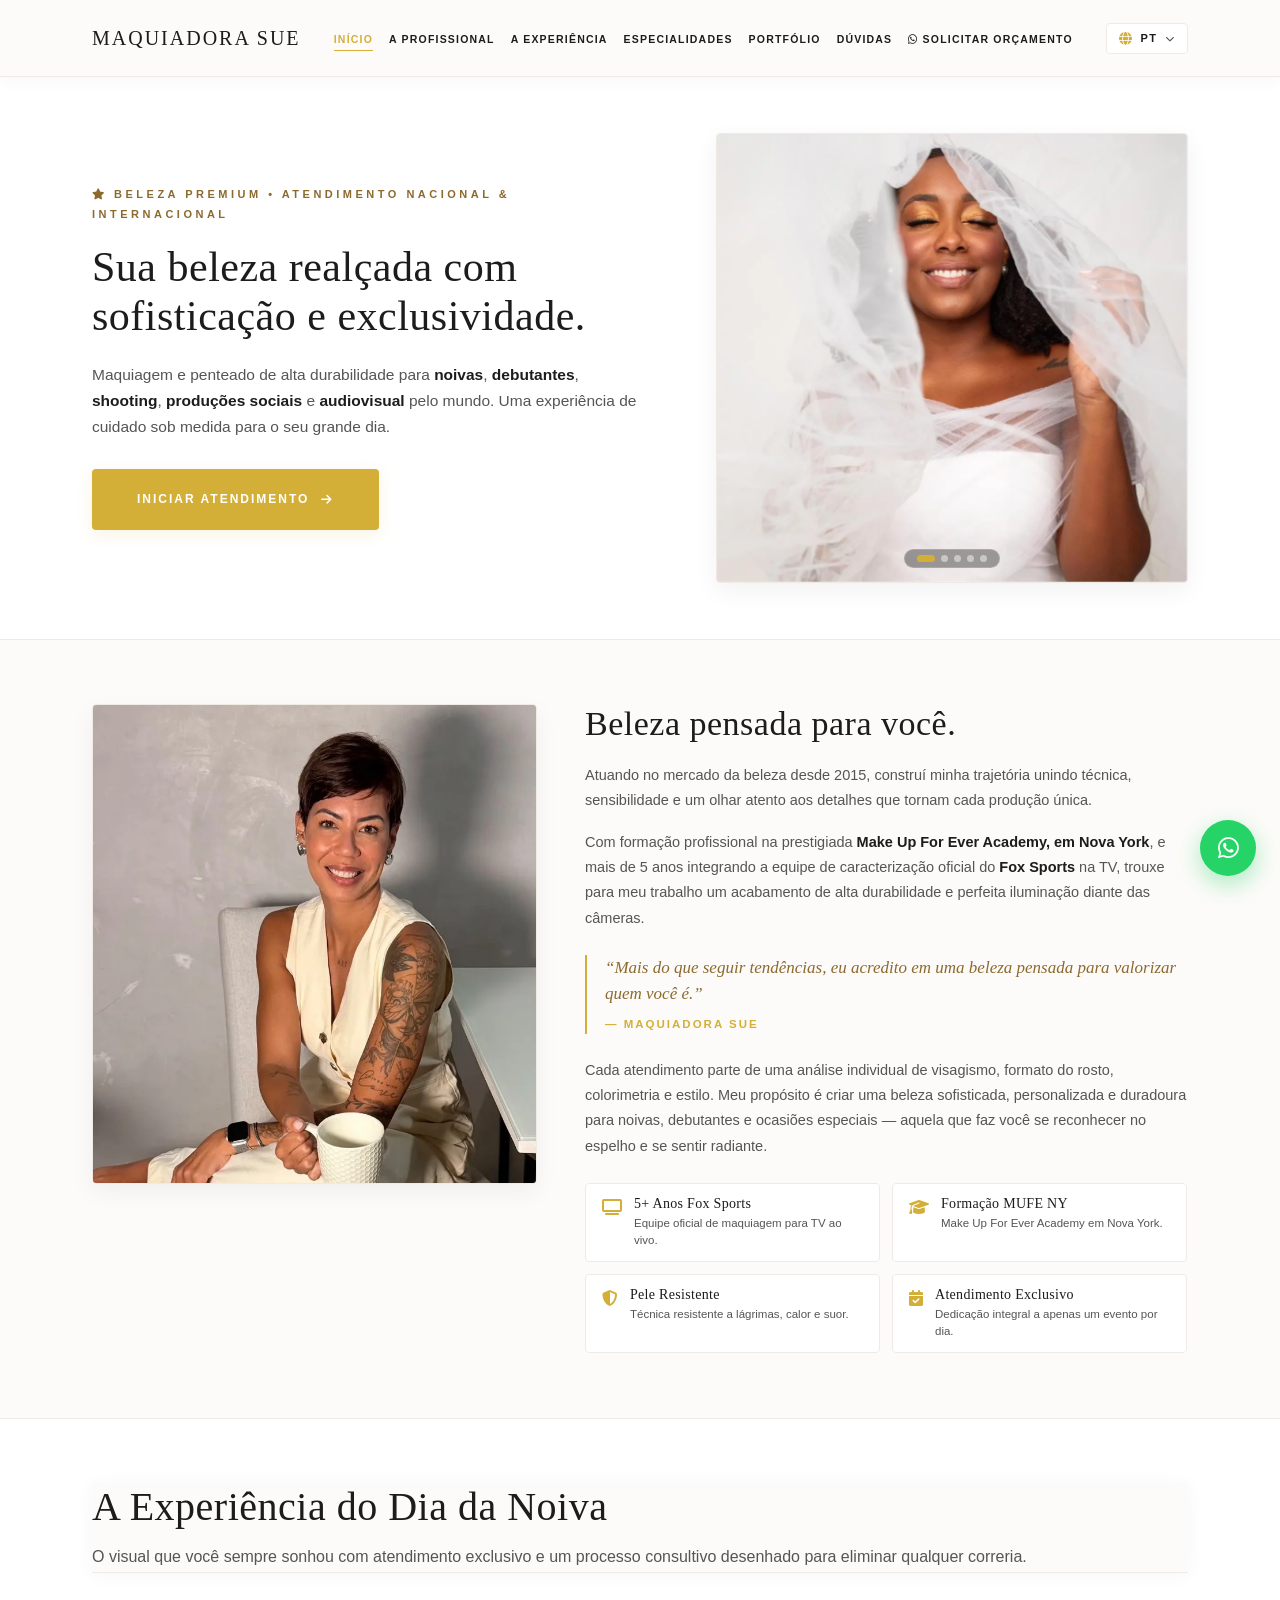
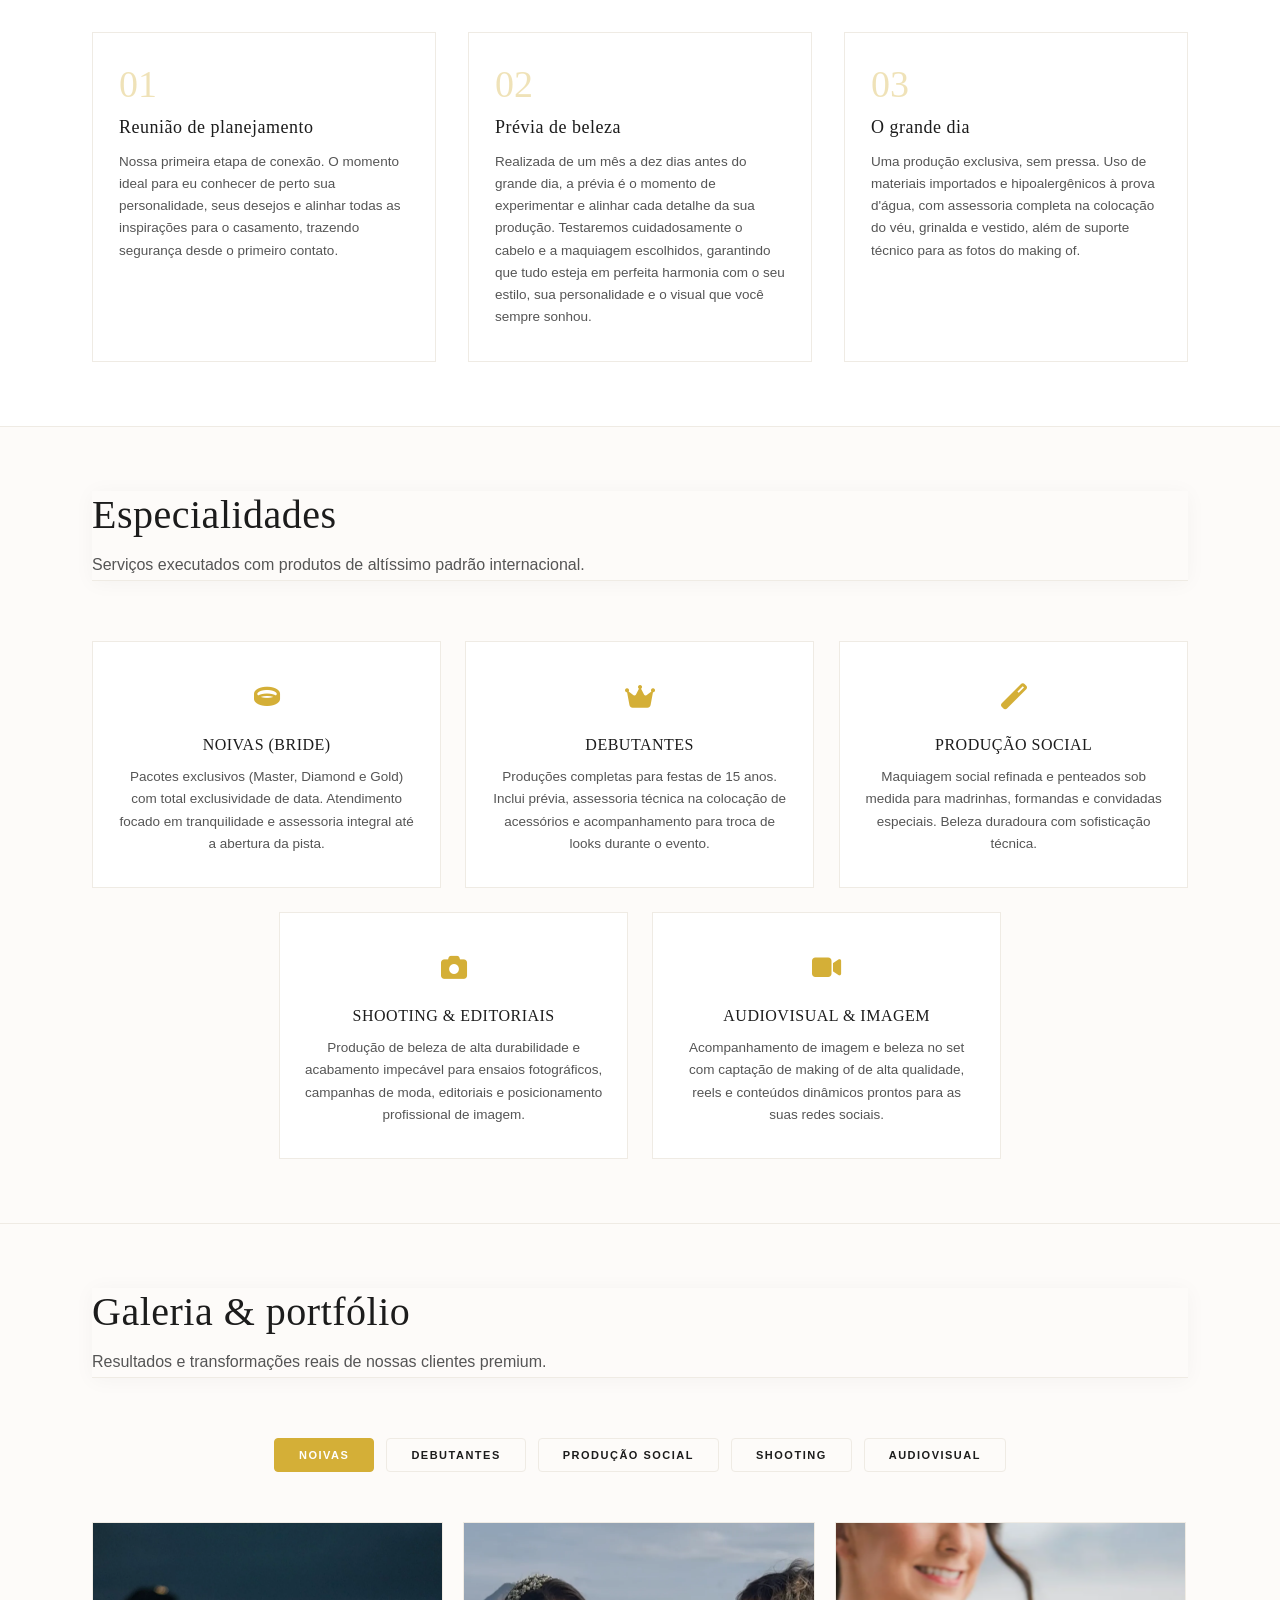
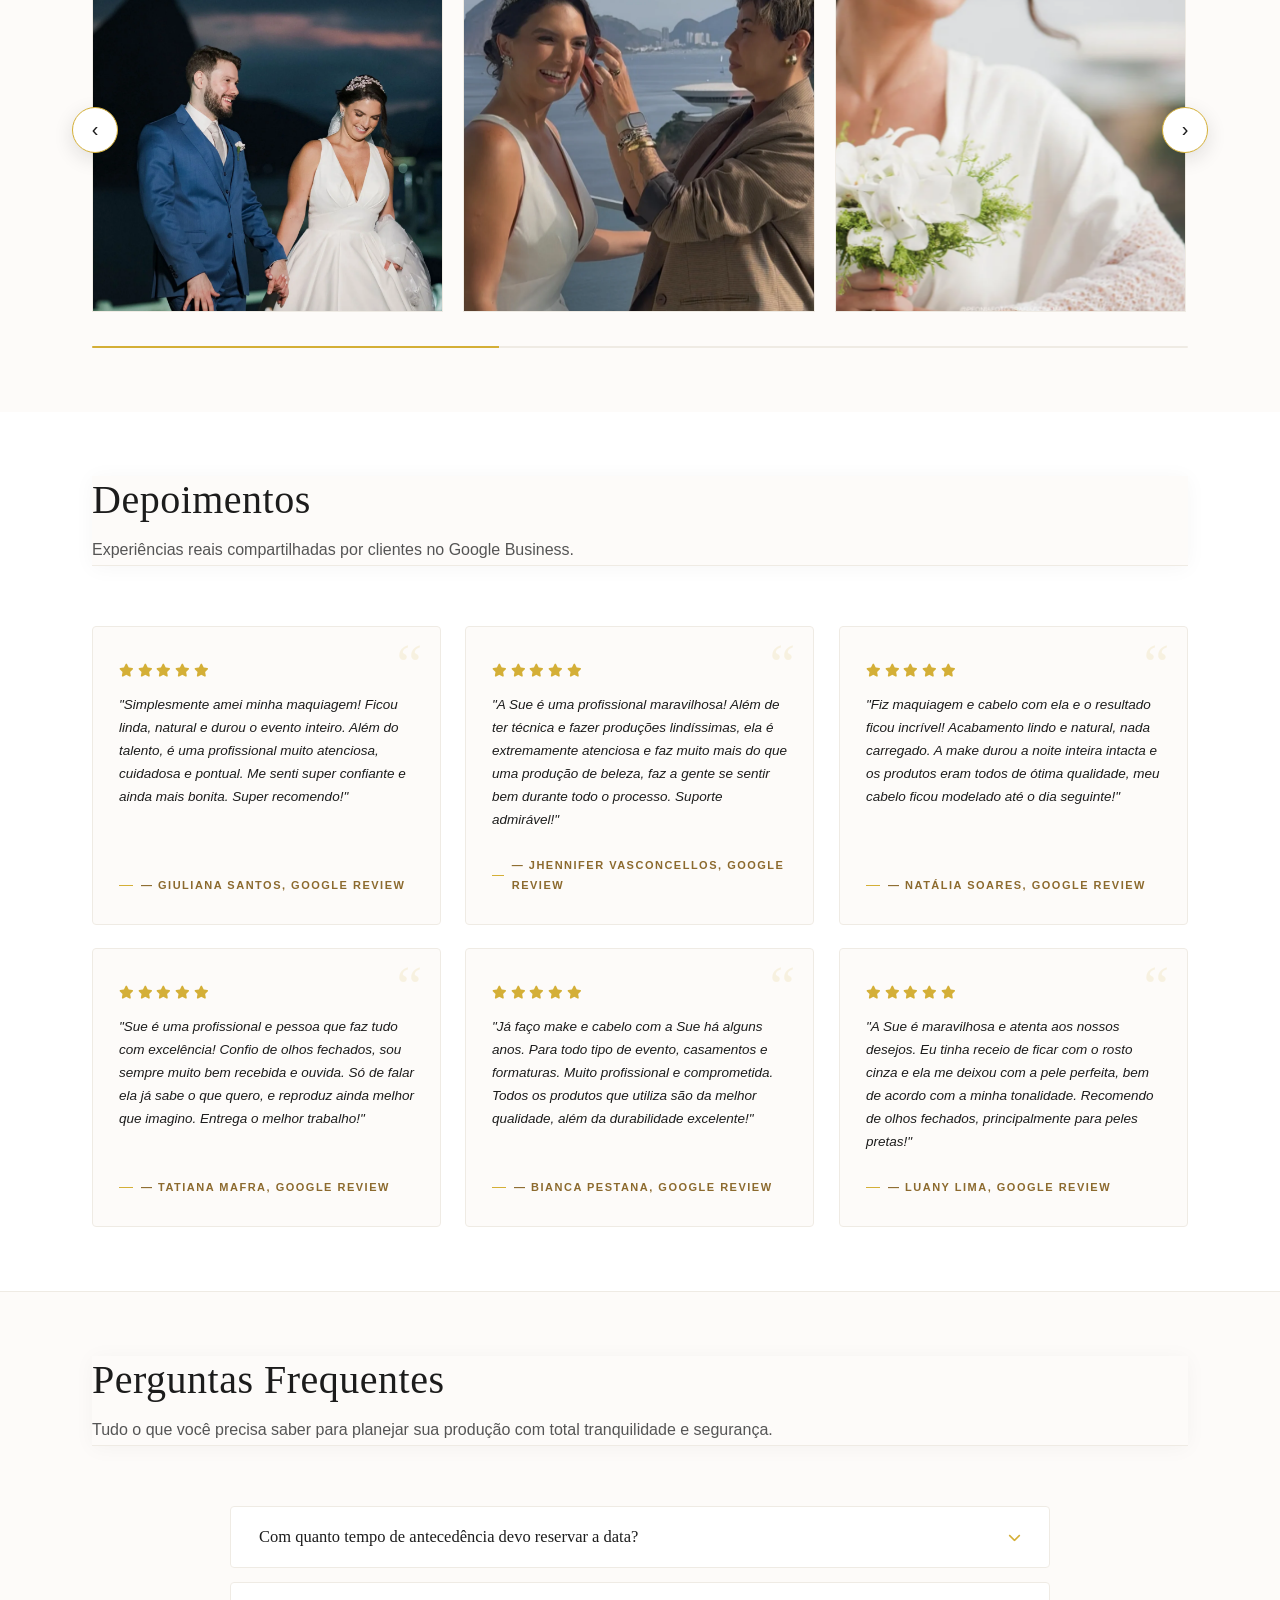
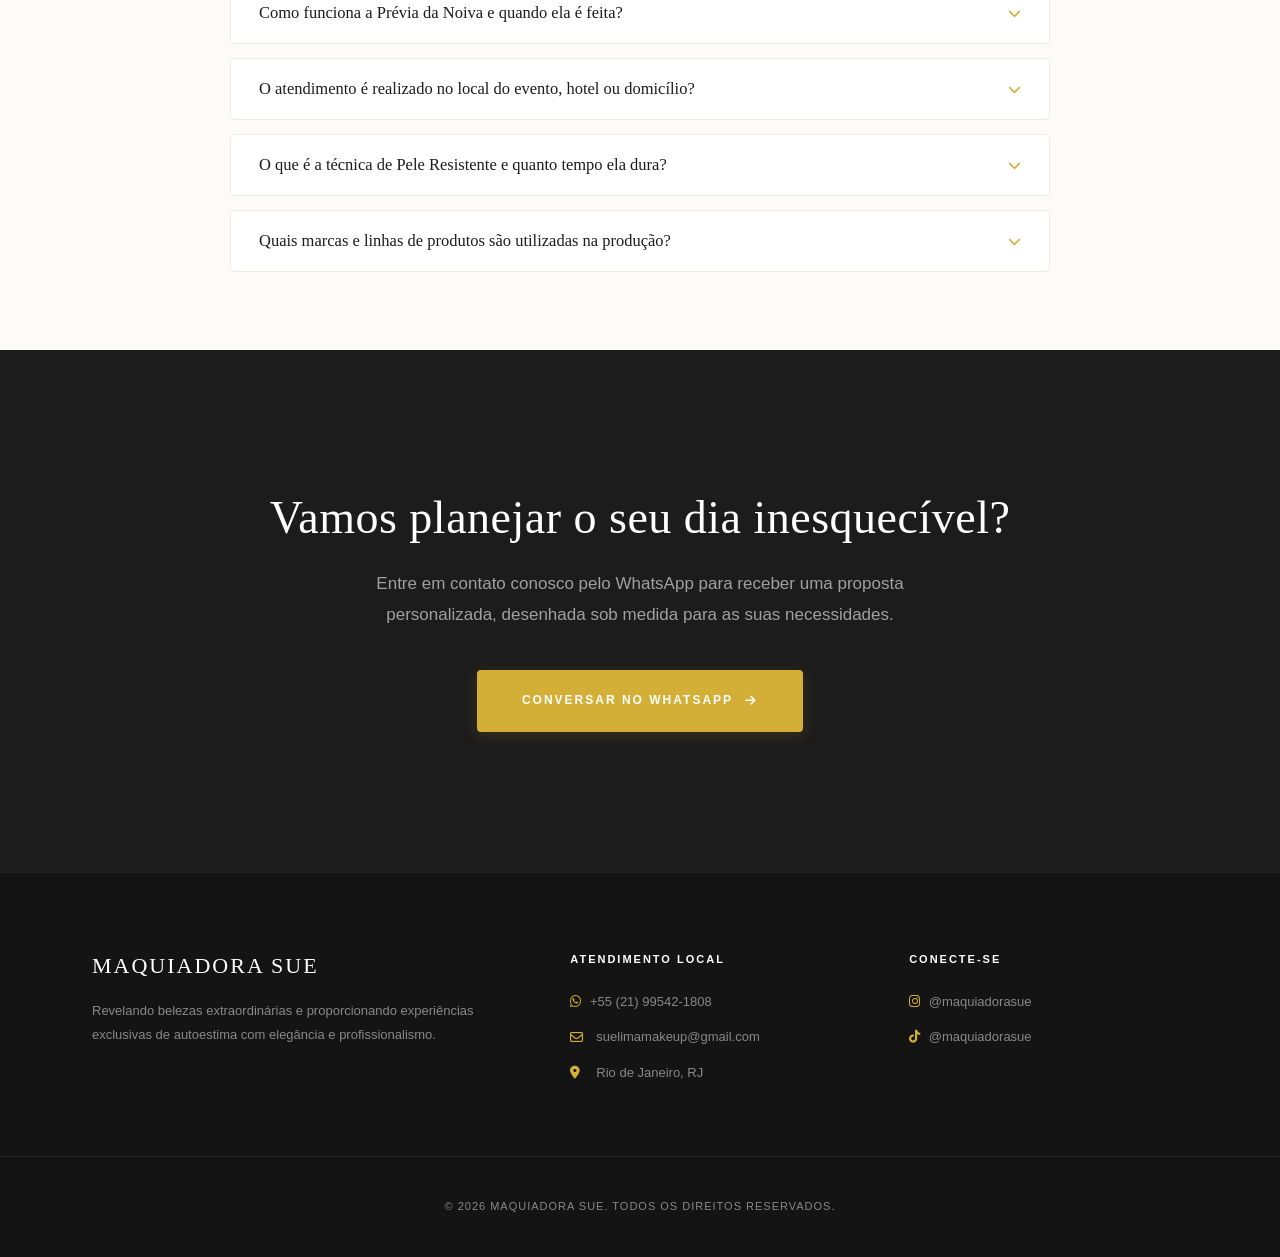
==== commit f74d8879: "feat: design de luxo refinado, estabilizacao de scroll, SEO/GEO internacional e responsividade compl" ====
--- a/index.html
+++ b/index.html
@@ -3,16 +3,16 @@
 <head>
   <meta charset="UTF-8">
   <meta name="viewport" content="width=device-width, initial-scale=1.0">
-  <meta name="description" content="Sue Lima - Maquiadora de Noivas no Rio de Janeiro | Dia da Noiva de Luxo com Pele Resistente de alta durabilidade. Formação Make Up For Ever Nova York. 5+ anos como maquiadora Fox Sports. Maquiagem e penteado premium para Noivas, Debutantes, Shootings e Grandes Ocasiões. Agende seu atendimento exclusivo.">
-  <meta name="keywords" content="maquiadora de noivas RJ, dia da noiva de luxo Rio de Janeiro, maquiagem noiva premium, pele blindada noiva, penteado noiva RJ, maquiagem debutante Rio, makeup artist Rio de Janeiro, maquiadora profissional RJ, MUFE Nova York, maquiagem editorial shooting, Sue Lima maquiadora, maquiadora Fox Sports, Make Up For Ever Nova York, maquiagem alta durabilidade">
+  <meta name="description" content="Sue Lima - Maquiadora de Noivas com Atendimento Nacional e Internacional | Dia da Noiva de Luxo com Pele Resistente de alta durabilidade para Destination Weddings no Rio de Janeiro, Brasil e no exterior. Formação Make Up For Ever Nova York. 5+ anos como maquiadora Fox Sports. Agende seu atendimento exclusivo.">
+  <meta name="keywords" content="maquiadora de noivas RJ, destination wedding makeup artist, maquiadora noivas internacional, dia da noiva de luxo Rio de Janeiro, maquiagem noiva premium, pele blindada noiva, penteado noiva RJ, maquiagem debutante Rio, makeup artist Rio de Janeiro, maquiadora profissional RJ, MUFE Nova York, maquiagem editorial shooting, Sue Lima maquiadora, maquiadora Fox Sports, Make Up For Ever Nova York">
   <meta name="robots" content="index, follow, max-image-preview:large, max-snippet:-1, max-video-preview:-1">
   <meta name="author" content="Márcio (com colaboração de Antigravity)">
   <meta name="theme-color" content="#FDFBF9">
   <!-- Security Headers — hardened (see _headers / vercel.json for HTTP delivery) -->
-  <meta http-equiv="Content-Security-Policy" content="default-src 'self'; style-src 'self' 'unsafe-inline' https://fonts.googleapis.com https://cdnjs.cloudflare.com; font-src 'self' data: https://fonts.gstatic.com https://cdnjs.cloudflare.com; img-src 'self' data: https://www.maquiadorasue.com; script-src 'self' https://www.googletagmanager.com https://www.google-analytics.com; connect-src 'self' https://www.google-analytics.com https://analytics.google.com; object-src 'none'; base-uri 'self'; frame-ancestors 'self'; form-action 'self' https://wa.me https://api.whatsapp.com; upgrade-insecure-requests">
+  <meta http-equiv="Content-Security-Policy" content="default-src 'self'; style-src 'self' 'unsafe-inline' https://fonts.googleapis.com https://cdnjs.cloudflare.com; font-src 'self' data: https://fonts.gstatic.com https://cdnjs.cloudflare.com; img-src 'self' data: https:; script-src 'self' 'unsafe-inline' https://www.googletagmanager.com https://www.google-analytics.com; connect-src 'self' https://www.google-analytics.com https://analytics.google.com; object-src 'none'; base-uri 'self'; frame-ancestors 'self'; form-action 'self' https://wa.me https://api.whatsapp.com; upgrade-insecure-requests">
   <meta http-equiv="X-Content-Type-Options" content="nosniff">
   <meta http-equiv="Referrer-Policy" content="strict-origin-when-cross-origin">
-  <title>Maquiadora Sue | Alta Maquiagem & Penteado Noivas</title>
+  <title>Maquiadora Sue | Alta Maquiagem & Penteado Noivas (Nacional e Internacional)</title>
 
   <!-- Google Search Console Verification (substituir CÓDIGO_AQUI pelo código real) -->
   <!-- <meta name="google-site-verification" content="CÓDIGO_AQUI" /> -->
@@ -28,14 +28,14 @@
 
   <!-- Open Graph / Social -->
   <meta property="og:type" content="website">
-  <meta property="og:title" content="Maquiadora Sue | Alta Maquiagem & Penteado Noivas">
-  <meta property="og:description" content="Sue Lima - Maquiagem e penteados de alta durabilidade para Noivas, Debutantes e Grandes Ocasiões no Rio de Janeiro. Formação Make Up For Ever Nova York e 5+ anos Fox Sports. Experiência premium sob medida.">
+  <meta property="og:title" content="Maquiadora Sue | Alta Maquiagem & Penteado Noivas (Nacional e Internacional)">
+  <meta property="og:description" content="Sue Lima - Maquiagem e penteados de alta durabilidade para Noivas, Debutantes e Grandes Ocasiões. Atendimento Nacional e Internacional (Destination Weddings). Formação Make Up For Ever Nova York e 5+ anos Fox Sports.">
   <meta property="og:image" content="https://www.maquiadorasue.com/capa_noiva.webp">
   <meta property="og:url" content="https://www.maquiadorasue.com/">
   <meta property="og:locale" content="pt_BR">
   <meta name="twitter:card" content="summary_large_image">
-  <meta name="twitter:title" content="Maquiadora Sue | Alta Maquiagem & Penteado Noivas">
-  <meta name="twitter:description" content="Sue Lima - Maquiagem e penteados de alta durabilidade para Noivas, Debutantes e Grandes Ocasiões no Rio de Janeiro. Formação Make Up For Ever Nova York e 5+ anos Fox Sports.">
+  <meta name="twitter:title" content="Maquiadora Sue | Alta Maquiagem & Penteado Noivas (Nacional e Internacional)">
+  <meta name="twitter:description" content="Sue Lima - Maquiagem e penteados de alta durabilidade para Noivas, Debutantes e Destination Weddings no Brasil e no exterior. Formação Make Up For Ever Nova York.">
   <meta name="twitter:image" content="https://www.maquiadorasue.com/capa_noiva.webp">
 
   <!-- JSON-LD LocalBusiness -->
@@ -44,7 +44,7 @@
     "@context": "https://schema.org",
     "@type": "LocalBusiness",
     "name": "Maquiadora Sue - Sue Lima",
-    "description": "Alta Maquiagem & Penteado para Noivas, Debutantes e Grandes Ocasiões. Formação Make Up For Ever Nova York e 5+ anos como maquiadora Fox Sports.",
+    "description": "Alta Maquiagem & Penteado para Noivas, Debutantes e Destination Weddings (Atendimento Nacional e Internacional). Formação Make Up For Ever Nova York e 5+ anos como maquiadora Fox Sports.",
     "url": "https://www.maquiadorasue.com/",
     "telephone": "+55-21-99542-1808",
     "email": "suelimamakeup@gmail.com",
@@ -55,8 +55,8 @@
       "addressCountry": "BR"
     },
     "priceRange": "$$$",
-    "currenciesAccepted": "BRL",
-    "paymentAccepted": "Cash, Credit Card, Pix",
+    "currenciesAccepted": "BRL, USD, EUR",
+    "paymentAccepted": "Cash, Credit Card, Pix, Wire Transfer",
     "openingHoursSpecification": {
       "@type": "OpeningHoursSpecification",
       "dayOfWeek": ["Monday", "Tuesday", "Wednesday", "Thursday", "Friday", "Saturday"],
@@ -66,14 +66,28 @@
     "knowsAbout": [
       "Maquiagem de Noiva Premium",
       "Dia da Noiva de Luxo",
+      "Destination Wedding Makeup Specialist (Brasil e Internacional)",
       "Pele Resistente de Alta Durabilidade",
       "Penteados para Noivas",
       "Maquiagem para Debutantes",
       "Maquiagem Social Refinada",
       "Maquiagem para Editoriais de Moda e Shootings",
-      "Destination Wedding Makeup",
       "Maquiadora Fox Sports",
       "Make Up For Ever Academy Nova York"
+    ],
+    "areaServed": [
+      {
+        "@type": "Country",
+        "name": "Brasil (Atendimento Nacional)"
+      },
+      {
+        "@type": "Place",
+        "name": "Internacional (Destination Weddings pelo mundo)"
+      },
+      {
+        "@type": "AdministrativeArea",
+        "name": "Rio de Janeiro (Barra da Tijuca, Zona Sul, Recreio, Região Serrana, Búzios)"
+      }
     ],
     "sameAs": [
       "https://instagram.com/maquiadorasue",
@@ -194,6 +208,7 @@
           <li><a href="#servicos">Especialidades</a></li>
           <li><a href="#portfolio">Portfólio</a></li>
           <li><a href="#faq">Dúvidas</a></li>
+          <li><a href="https://wa.me/5521995421808?text=Olá%20Sue!%20Vi%20seu%20site%20e%20gostaria%20de%20solicitar%20um%20orçamento%20para%20maquiagem%20e%20penteado." target="_blank" rel="noopener noreferrer" class="mobile-cta-link"><i class="fa-brands fa-whatsapp"></i> Solicitar Orçamento</a></li>
         </ul>
       </nav>
       <div class="nav-actions">
@@ -209,7 +224,6 @@
             <a href="site_maquiadora_sue_es.html" class="lang-menu-item" role="menuitem">Español (ES)</a>
           </div>
         </div>
-        <a href="https://wa.me/5521995421808?text=Olá%20Sue!%20Vi%20seu%20site%20e%20gostaria%20de%20solicitar%20um%20orçamento%20para%20maquiagem%20e%20penteado." target="_blank" rel="noopener noreferrer" class="btn-cta-nav" aria-label="Solicitar orçamento via WhatsApp">Orçamento</a>
       </div>
       <button class="nav-toggle" aria-label="Abrir menu" aria-expanded="false" aria-controls="nav-menu">
         <span class="hamburger" aria-hidden="true"></span>
@@ -221,7 +235,7 @@
     <section id="inicio" class="hero-section" aria-labelledby="hero-title">
       <div class="container hero-grid">
         <div class="hero-text">
-          <span class="hero-tagline"><i class="fa-solid fa-star" aria-hidden="true"></i> Beleza Premium</span>
+          <span class="hero-tagline"><i class="fa-solid fa-star" aria-hidden="true"></i> Beleza Premium • Atendimento Nacional &amp; Internacional</span>
           <h1 id="hero-title">Sua beleza realçada com sofisticação e exclusividade.</h1>
           <p>Maquiagem e penteado de alta durabilidade para <strong>noivas</strong>, <strong>debutantes</strong>, <strong>shooting</strong>, <strong>produções sociais</strong> e <strong>audiovisual</strong> pelo mundo. Uma experiência de cuidado sob medida para o seu grande dia.</p>
           <a href="https://wa.me/5521995421808?text=Olá%20Sue!%20Vi%20seu%20site%20e%20gostaria%20de%20solicitar%20mais%20informações%20sobre%20seus%20serviços." target="_blank" rel="noopener noreferrer" class="btn btn--gold btn-luxury-cta" aria-label="Iniciar atendimento via WhatsApp">
@@ -265,15 +279,13 @@
         </figure>
         <div class="credentials-content">
           <h2 id="sobre-title">Beleza pensada para você.</h2>
-          <p>Atuando no mercado da beleza desde 2015, construí minha trajetória unindo experiência, técnica e um olhar atento aos detalhes que tornam cada produção única.</p>
-          <p>Minha experiência na televisão e no audiovisual, incluindo mais de 5 anos na equipe de caracterização oficial do <strong>Fox Sports</strong>, trouxe para o meu trabalho um olhar ainda mais apurado sobre acabamento, durabilidade, iluminação e comportamento da maquiagem diante das câmeras.</p>
+          <p>Atuando no mercado da beleza desde 2015, construí minha trajetória unindo técnica, sensibilidade e um olhar atento aos detalhes que tornam cada produção única.</p>
+          <p>Com formação profissional na prestigiada <strong>Make Up For Ever Academy, em Nova York</strong>, e mais de 5 anos integrando a equipe de caracterização oficial do <strong>Fox Sports</strong> na TV, trouxe para meu trabalho um acabamento de alta durabilidade e perfeita iluminação diante das câmeras.</p>
           <blockquote class="signature-quote" cite="Sue Lima">
             “Mais do que seguir tendências, eu acredito em uma beleza pensada para valorizar quem você é.”
             <span class="quote-author">— Maquiadora Sue</span>
           </blockquote>
-          <p>Com formação profissional pela <strong>Make Up For Ever, em Nova York</strong>, e aperfeiçoamento com grandes nomes do mercado, desenvolvi uma abordagem que vai além de simplesmente maquiar ou produzir um cabelo.</p>
-          <p>Cada atendimento parte da análise individual: visagismo, formato e proporções do rosto, colorimetria, características dos olhos, pele, estilo e personalidade. A partir disso, construo uma produção que valoriza a beleza de cada mulher sem apagar sua identidade.</p>
-          <p>Seja para uma noiva, debutante, convidada, ensaio ou uma ocasião especial, meu propósito é criar uma beleza sofisticada, personalizada e duradoura — aquela que faz você se reconhecer no espelho e se sentir ainda mais você.</p>
+          <p>Cada atendimento parte de uma análise individual de visagismo, formato do rosto, colorimetria e estilo. Meu propósito é criar uma beleza sofisticada, personalizada e duradoura para noivas, debutantes e ocasiões especiais — aquela que faz você se reconhecer no espelho e se sentir radiante.</p>
 
           <div class="credentials-badges">
             <div class="badge-item">
@@ -312,8 +324,8 @@
     <section id="experiencia" class="experience-section" aria-labelledby="experiencia-title">
       <div class="container">
         <header class="section-header">
-          <h2 id="experiencia-title">A experiência noiva Sue Lima</h2>
-          <p>Um processo consultivo e tranquilo desenhado para eliminar qualquer correria.</p>
+          <h2 id="experiencia-title">A Experiência do Dia da Noiva</h2>
+          <p>O visual que você sempre sonhou com atendimento exclusivo e um processo consultivo desenhado para eliminar qualquer correria.</p>
         </header>
         <div class="experience-timeline">
           <article class="step-card">
@@ -392,34 +404,42 @@
             <!-- Noivas -->
             <figure class="portfolio-item" tabindex="0" role="button" data-category="noivas" aria-label="Ampliar imagem: Maquiagem de noiva">
               <img src="Seção Noivas.webp" alt="Noiva com maquiagem clássica e penteado elegante por Sue Lima" loading="lazy">
+              <span class="portfolio-tag">Noivas</span>
               <figcaption class="visually-hidden">Maquiagem de noiva</figcaption>
             </figure>
             <figure class="portfolio-item" tabindex="0" role="button" data-category="noivas" aria-label="Ampliar imagem: Maquiagem de noiva 2">
               <img src="Seção Noivas 2.webp" alt="Produção de noiva com acabamento premium por Sue Lima" loading="lazy">
+              <span class="portfolio-tag">Noivas</span>
               <figcaption class="visually-hidden">Maquiagem de noiva</figcaption>
             </figure>
             <figure class="portfolio-item" tabindex="0" role="button" data-category="noivas" aria-label="Ampliar imagem: Maquiagem de noiva 3">
               <img src="seção Noivas3.webp" alt="Detalhe de maquiagem de noiva por Sue Lima" loading="lazy">
+              <span class="portfolio-tag">Noivas</span>
               <figcaption class="visually-hidden">Maquiagem de noiva</figcaption>
             </figure>
             <figure class="portfolio-item" tabindex="0" role="button" data-category="noivas" aria-label="Ampliar imagem: Maquiagem de noiva 5">
               <img src="Seção Noivas 5.webp" alt="Produção de noiva no making of por Sue Lima" loading="lazy">
+              <span class="portfolio-tag">Noivas</span>
               <figcaption class="visually-hidden">Maquiagem de noiva</figcaption>
             </figure>
             <figure class="portfolio-item" tabindex="0" role="button" data-category="noivas" aria-label="Ampliar imagem: Maquiagem de noiva 6">
               <img src="seção Noivas 6.webp" alt="Pele resistente e maquiagem de noiva por Sue Lima" loading="lazy">
+              <span class="portfolio-tag">Noivas</span>
               <figcaption class="visually-hidden">Maquiagem de noiva</figcaption>
             </figure>
             <figure class="portfolio-item" tabindex="0" role="button" data-category="noivas" aria-label="Ampliar imagem: Maquiagem de noiva 8">
               <img src="Seção Noivas 8.webp" alt="Maquiagem de noiva de alta durabilidade por Sue Lima" loading="lazy">
+              <span class="portfolio-tag">Noivas</span>
               <figcaption class="visually-hidden">Maquiagem de noiva</figcaption>
             </figure>
             <figure class="portfolio-item" tabindex="0" role="button" data-category="noivas" aria-label="Ampliar imagem: Maquiagem de noiva 9">
               <img src="seção Noivas 9.webp" alt="Noiva pronta para o altar por Sue Lima" loading="lazy">
+              <span class="portfolio-tag">Noivas</span>
               <figcaption class="visually-hidden">Maquiagem de noiva</figcaption>
             </figure>
             <figure class="portfolio-item" tabindex="0" role="button" data-category="noivas" aria-label="Ampliar imagem: Maquiagem de noiva 10">
               <img src="Seção noivas 10.webp" alt="Visual de beleza de noiva por Sue Lima" loading="lazy">
+              <span class="portfolio-tag">Noivas</span>
               <figcaption class="visually-hidden">Maquiagem de noiva</figcaption>
             </figure>
 
--- a/site.css
+++ b/site.css
@@ -3,12 +3,19 @@
    ======================================== */
 
 /* Navigation */
+section[id] {
+  scroll-margin-top: 100px;
+}
+
 header {
   background-color: #FDFBF9;
   border-bottom: 1px solid var(--border-soft);
   position: sticky; top: 0; z-index: 1000;
   box-shadow: 0 2px 20px rgba(28, 28, 28, 0.04);
-  transition: all 0.3s cubic-bezier(0.16, 1, 0.3, 1);
+  transition: background-color 0.3s ease, border-color 0.3s ease, box-shadow 0.3s ease;
+  backface-visibility: hidden;
+  -webkit-backface-visibility: hidden;
+  transform: translateZ(0);
 }
 header.scrolled {
   background-color: #FDFBF9;
@@ -19,20 +26,19 @@
   display: flex; 
   justify-content: space-between; 
   align-items: center; 
-  height: 88px; 
-  gap: 20px; 
+  height: 76px; 
+  gap: 12px; 
   flex-wrap: nowrap; 
-  transition: height 0.3s cubic-bezier(0.16, 1, 0.3, 1);
 }
 header.scrolled .nav-wrapper {
-  height: 72px;
-}
-.brand-logo { font-size: 22px; letter-spacing: 2.5px; text-transform: uppercase; white-space: nowrap; flex-shrink: 0; }
-.nav-menu { display: flex; gap: 22px; list-style: none; }
+  height: 76px;
+}
+.brand-logo { font-size: 20px; letter-spacing: 2px; text-transform: uppercase; white-space: nowrap; flex-shrink: 0; }
+.nav-menu { display: flex; gap: 16px; list-style: none; }
 .nav-menu a { 
-  font-size: 11px; 
+  font-size: 10.5px; 
   font-weight: 600; 
-  letter-spacing: 1.5px; 
+  letter-spacing: 1.2px; 
   text-transform: uppercase; 
   position: relative; 
   padding: 6px 0; 
@@ -194,22 +200,22 @@
 .nav-toggle[aria-expanded="true"] .hamburger::after { transform: rotate(-45deg); }
 
 /* Hero Section */
-.hero-section { padding: 80px 0; background-color: var(--white); border-bottom: 1px solid var(--border-soft); }
-.hero-grid { display: grid; grid-template-columns: 1.2fr 0.8fr; gap: 60px; align-items: center; }
-.hero-text { padding-right: 20px; }
-.hero-tagline { font-size: 12px; text-transform: uppercase; letter-spacing: 4px; color: var(--gold-text); font-weight: 600; margin-bottom: 24px; display: block; }
-.hero-text h1 { font-size: 52px; line-height: 1.15; margin-bottom: 28px; }
-.hero-text p { font-size: 18px; color: var(--text-muted); margin-bottom: 40px; font-weight: 300; }
+.hero-section { padding: 56px 0; background-color: var(--white); border-bottom: 1px solid var(--border-soft); }
+.hero-grid { display: grid; grid-template-columns: 1.1fr 0.9fr; gap: 48px; align-items: center; }
+.hero-text { padding-right: 16px; }
+.hero-tagline { font-size: 11px; text-transform: uppercase; letter-spacing: 3.5px; color: var(--gold-text); font-weight: 600; margin-bottom: 18px; display: block; }
+.hero-text h1 { font-size: clamp(32px, 3.5vw, 42px); line-height: 1.18; margin-bottom: 20px; }
+.hero-text p { font-size: 15.5px; color: var(--text-muted); margin-bottom: 28px; font-weight: 300; line-height: 1.7; }
 .hero-image-frame {
   width: 100%;
   aspect-ratio: 4 / 5;
-  max-height: 620px;
+  max-height: 450px;
   border-radius: var(--radius);
   border: 1px solid var(--border-soft);
   overflow: hidden; 
   position: relative;
   background-color: var(--bg-luxury);
-  box-shadow: 0 12px 35px rgba(28, 28, 28, 0.08);
+  box-shadow: 0 8px 25px rgba(28, 28, 28, 0.06);
 }
 
 .hero-slider {
@@ -245,6 +251,9 @@
   height: 100%;
   object-fit: cover;
   object-position: center 25%;
+  backface-visibility: hidden;
+  -webkit-backface-visibility: hidden;
+  transform: translateZ(0);
 }
 
 /* Specific framing per category */
@@ -267,23 +276,23 @@
 /* Slider Dots */
 .hero-slider-dots {
   position: absolute;
-  bottom: 16px;
+  bottom: 14px;
   left: 50%;
   transform: translateX(-50%);
   display: flex;
-  gap: 8px;
+  gap: 6px;
   z-index: 3;
   background: rgba(28, 28, 28, 0.4);
   backdrop-filter: blur(8px);
   -webkit-backdrop-filter: blur(8px);
-  padding: 6px 14px;
+  padding: 5px 12px;
   border-radius: 20px;
   border: 1px solid rgba(255, 255, 255, 0.18);
 }
 
 .hero-slider-dot {
-  width: 8px;
-  height: 8px;
+  width: 7px;
+  height: 7px;
   border-radius: 50%;
   background: rgba(255, 255, 255, 0.45);
   border: none;
@@ -294,67 +303,70 @@
 
 .hero-slider-dot.active {
   background: var(--gold-accent);
-  width: 22px;
+  width: 18px;
   border-radius: 6px;
 }
 
-/* Credenciais */
-.credentials-section { padding: 96px 0; background-color: var(--bg-luxury); }
-.credentials-grid { display: grid; grid-template-columns: 0.9fr 1.1fr; gap: 64px; align-items: center; }
+/* Credenciais (A Profissional) */
+.credentials-section { padding: 64px 0; background-color: var(--bg-luxury); }
+.credentials-grid { display: grid; grid-template-columns: 0.85fr 1.15fr; gap: 48px; align-items: start; }
 .credentials-image {
   width: 100%;
   aspect-ratio: 4 / 5;
-  max-height: 560px;
+  max-height: 480px;
   border: 1px solid var(--border-soft); 
   border-radius: var(--radius);
   overflow: hidden; 
-  position: relative;
+  position: sticky;
+  top: 100px;
+  box-shadow: 0 8px 25px rgba(28, 28, 28, 0.05);
+  z-index: 2;
 }
 .credentials-image img { 
   width: 100%; 
   height: 100%; 
   object-fit: cover; 
-  object-position: center center; 
+  object-position: center 20%; 
   transform: scale(1);
   transition: transform 1.2s cubic-bezier(0.16, 1, 0.3, 1);
 }
 .credentials-image:hover img {
   transform: scale(1.04);
 }
-.credentials-content h2 { font-size: 40px; margin-bottom: 24px; }
-.credentials-content p { font-size: 16px; color: var(--text-muted); margin-bottom: 20px; line-height: 1.8; }
+.credentials-content h2 { font-size: clamp(28px, 3vw, 34px); margin-bottom: 18px; line-height: 1.2; }
+.credentials-content p { font-size: 14.5px; color: var(--text-muted); margin-bottom: 16px; line-height: 1.75; font-weight: 300; }
 .signature-quote {
-  font-family: 'Playfair Display', serif; font-style: italic; font-size: 21px;
-  color: var(--gold-text); margin: 32px 0; border-left: 2.5px solid var(--gold-accent);
-  padding-left: 24px; line-height: 1.6;
+  font-family: 'Playfair Display', serif; font-style: italic; font-size: 17px;
+  color: var(--gold-text); margin: 24px 0; border-left: 2px solid var(--gold-accent);
+  padding-left: 18px; line-height: 1.55;
 }
 .signature-quote .quote-author {
   display: block;
   font-family: 'Lato', sans-serif;
   font-style: normal;
-  font-size: 13px;
+  font-size: 11.5px;
   font-weight: 600;
   text-transform: uppercase;
   letter-spacing: 2px;
   color: var(--gold-accent);
-  margin-top: 10px;
+  margin-top: 8px;
 }
 
 /* Credentials Badges */
 .credentials-badges {
   display: grid;
   grid-template-columns: repeat(2, 1fr);
-  gap: 16px;
-  margin-top: 32px;
+  gap: 12px;
+  margin-top: 24px;
 }
 .badge-item {
   background: var(--white);
   border: 1px solid var(--border-soft);
   border-radius: var(--radius);
-  padding: 16px 20px;
+  padding: 12px 16px;
   display: flex;
   align-items: flex-start;
-  gap: 16px;
+  gap: 12px;
   transition: all var(--transition);
 }
 .badge-item:hover {
@@ -364,65 +376,69 @@
 }
 .badge-item i {
   color: var(--gold-accent);
-  font-size: 20px;
-  margin-top: 4px;
+  font-size: 16px;
+  margin-top: 3px;
   flex-shrink: 0;
 }
 .badge-item h4 {
   font-family: 'Playfair Display', serif;
-  font-size: 15px;
+  font-size: 14px;
   color: var(--text-dark);
-  margin-bottom: 4px;
+  margin-bottom: 2px;
   letter-spacing: 0.3px;
 }
 .badge-item p {
   font-family: 'Lato', sans-serif;
-  font-size: 12.5px;
+  font-size: 11.5px;
   color: var(--text-muted);
   line-height: 1.5;
   margin-bottom: 0;
 }
 
 /* Experiência */
-.experience-section { padding: 120px 0; background-color: var(--white); border-top: 1px solid var(--border-soft); border-bottom: 1px solid var(--border-soft); }
-.experience-timeline { display: grid; grid-template-columns: repeat(3, 1fr); gap: 40px; margin-top: 60px; }
+.experience-section { padding: 64px 0; background-color: var(--white); border-top: 1px solid var(--border-soft); border-bottom: 1px solid var(--border-soft); }
+.experience-timeline { display: grid; grid-template-columns: repeat(3, 1fr); gap: 32px; margin-top: 40px; align-items: stretch; }
 .step-card { 
   position: relative; 
-  padding: 40px 30px; 
+  padding: 32px 26px; 
   background: var(--white);
   border: 1px solid var(--border-soft);
   transition: all var(--transition);
+  display: flex;
+  flex-direction: column;
+  height: 100%;
 }
 .step-card:hover {
-  transform: translateY(-5px);
+  transform: translateY(-4px);
   border-color: var(--gold-accent);
   box-shadow: var(--shadow-subtle);
 }
 .step-number { 
   font-family: 'Playfair Display', serif; 
-  font-size: 48px; 
+  font-size: 38px; 
   color: var(--gold-accent); 
   opacity: 0.35;
   line-height: 1; 
-  margin-bottom: 15px; 
+  margin-bottom: 14px; 
   display: block; 
   font-weight: 500;
 }
-.step-card h3 { font-size: 20px; margin-bottom: 16px; position: relative; z-index: 1; letter-spacing: 0.5px; }
-.step-card p { font-size: 14px; color: var(--text-muted); line-height: 1.7; }
+.step-card h3 { font-size: 18px; margin-bottom: 12px; position: relative; z-index: 1; letter-spacing: 0.5px; }
+.step-card p { font-size: 13.5px; color: var(--text-muted); line-height: 1.65; flex-grow: 1; margin: 0; }
 
 /* Serviços */
-.pillars-section { padding: 100px 0; }
+.pillars-section { padding: 64px 0; }
 .pillars-grid {
   display: grid;
   grid-template-columns: repeat(3, 1fr);
-  gap: 28px;
-  margin-top: 48px;
+  gap: 24px;
+  margin-top: 40px;
+  align-items: stretch;
 }
 .pillar-card { 
   background: var(--white); 
   border: 1px solid var(--border-soft); 
-  padding: 36px 28px; 
+  padding: 32px 24px; 
   text-align: center; 
   transition: all var(--transition); 
   position: relative;
@@ -430,6 +446,7 @@
   flex-direction: column;
   justify-content: flex-start;
   align-items: center;
+  height: 100%;
 }
 /* Alinhar perfeitamente os últimos 2 cards da grade de 5 */
 .pillars-grid .pillar-card:nth-child(4) {
@@ -495,17 +512,17 @@
 }
 .pillar-card:hover { 
   border-color: var(--border-soft); 
-  transform: translateY(-5px);
+  transform: translateY(-4px);
   box-shadow: var(--shadow-hover); 
 }
-.pillar-icon { font-size: 26px; color: var(--gold-accent); margin-bottom: 16px; display: block; transition: transform var(--transition); }
-.pillar-card:hover .pillar-icon { transform: scale(1.15); }
-.pillar-card h3 { font-size: 18px; margin-bottom: 12px; letter-spacing: 0.5px; text-transform: uppercase; }
-.pillar-card p { font-size: 13.5px; color: var(--text-muted); margin-bottom: 24px; min-height: 68px; height: auto; line-height: 1.6; }
+.pillar-icon { font-size: 26px; color: var(--gold-accent); margin-bottom: 14px; display: block; transition: transform var(--transition); }
+.pillar-card:hover .pillar-icon { transform: scale(1.1); }
+.pillar-card h3 { font-size: 16px; margin-bottom: 12px; letter-spacing: 0.5px; text-transform: uppercase; }
+.pillar-card p { font-size: 13.5px; color: var(--text-muted); margin-bottom: 0; line-height: 1.65; flex-grow: 1; display: flex; align-items: center; }
 
 
 /* Portfólio */
-.portfolio-section { padding: 100px 0; background-color: var(--bg-luxury); border-top: 1px solid var(--border-soft); }
+.portfolio-section { padding: 64px 0; background-color: var(--bg-luxury); border-top: 1px solid var(--border-soft); }
 
 /* Portfolio Filters */
 .portfolio-filters {
@@ -581,7 +598,7 @@
 .portfolio-item { 
   flex: 0 0 calc(33.333% - 14px);
   scroll-snap-align: start;
-  height: 480px; 
+  height: 390px; 
   border: 1px solid var(--border-soft); 
   overflow: hidden; 
   position: relative; 
@@ -600,33 +617,34 @@
   position: absolute;
   top: 50%;
   transform: translateY(-50%);
-  background: rgba(253, 251, 249, 0.9);
+  background: var(--white);
   color: var(--text-dark);
-  border: 1px solid var(--border-soft);
-  font-size: 24px;
-  width: 44px;
-  height: 44px;
+  border: 1px solid var(--gold-accent);
+  font-size: 20px;
+  width: 46px;
+  height: 46px;
   border-radius: 50%;
   cursor: pointer;
   z-index: 10;
   display: flex;
   align-items: center;
   justify-content: center;
-  box-shadow: var(--shadow-subtle);
+  box-shadow: 0 6px 20px rgba(28, 28, 28, 0.12);
   transition: all var(--transition);
 }
 .portfolio-carousel-btn:hover {
-  background: var(--text-dark);
+  background: var(--gold-accent);
   color: var(--white);
-  border-color: var(--text-dark);
-}
-.portfolio-carousel-btn.prev { left: -22px; }
-.portfolio-carousel-btn.next { right: -22px; }
+  border-color: var(--gold-accent);
+  transform: translateY(-50%) scale(1.1);
+}
+.portfolio-carousel-btn.prev { left: -20px; }
+.portfolio-carousel-btn.next { right: -20px; }
 
 @media (max-width: 992px) {
-  .portfolio-carousel-btn { width: 36px; height: 36px; font-size: 20px; }
-  .portfolio-carousel-btn.prev { left: -10px; }
-  .portfolio-carousel-btn.next { right: -10px; }
+  .portfolio-carousel-btn { width: 38px; height: 38px; font-size: 18px; }
+  .portfolio-carousel-btn.prev { left: -8px; }
+  .portfolio-carousel-btn.next { right: -8px; }
   .portfolio-item {
     flex: 0 0 calc(50% - 10px);
     height: 380px;
@@ -663,14 +681,41 @@
   width: 100%; 
   height: 100%; 
   object-fit: cover; 
-  object-position: center 20%;
-  transform: scale(1.05);
+  object-position: center 10%;
+  transform: scale(1.04);
   transition: transform 1.2s cubic-bezier(0.16, 1, 0.3, 1);
   will-change: transform;
 }
 .portfolio-item:hover img,
 .portfolio-item:focus-visible img { 
   transform: scale(1.11); 
+}
+.portfolio-tag {
+  position: absolute;
+  bottom: 20px;
+  left: 20px;
+  z-index: 2;
+  background: rgba(28, 28, 28, 0.75);
+  backdrop-filter: blur(10px);
+  -webkit-backdrop-filter: blur(10px);
+  border: 1px solid rgba(212, 175, 55, 0.4);
+  color: var(--white);
+  padding: 6px 14px;
+  font-family: 'Lato', sans-serif;
+  font-size: 10px;
+  font-weight: 600;
+  letter-spacing: 2px;
+  text-transform: uppercase;
+  border-radius: var(--radius);
+  opacity: 0;
+  transform: translateY(10px);
+  transition: all 0.4s cubic-bezier(0.16, 1, 0.3, 1);
+  pointer-events: none;
+}
+.portfolio-item:hover .portfolio-tag,
+.portfolio-item:focus-visible .portfolio-tag {
+  opacity: 1;
+  transform: translateY(0);
 }
 
 /* CTA Banner */
@@ -691,8 +736,8 @@
 .footer-bottom { text-align: center; margin-top: 60px; padding-top: 40px; border-top: 1px solid #222; font-size: 11px; text-transform: uppercase; letter-spacing: 1px; }
 
 /* Testimonials (Luxury Invitation Style - Bencho.dev) */
-.testimonials-section { padding: 80px 0; background: var(--white); }
-.testimonials-grid { display: grid; grid-template-columns: repeat(3, 1fr); gap: 20px; margin-top: 36px; }
+.testimonials-section { padding: 64px 0; background: var(--white); }
+.testimonials-grid { display: grid; grid-template-columns: repeat(3, 1fr); gap: 24px; margin-top: 36px; align-items: stretch; }
 @media (max-width: 992px) {
   .testimonials-grid { grid-template-columns: repeat(2, 1fr); }
 }
@@ -711,6 +756,7 @@
   display: flex;
   flex-direction: column;
   justify-content: space-between;
+  height: 100%;
 }
 .testimonial-card::after {
   content: '';
@@ -750,20 +796,28 @@
   opacity: 0.25;
   transform: translateY(-2px) scale(1.05);
 }
+.testimonial-stars {
+  color: var(--gold-accent);
+  font-size: 13px;
+  margin-bottom: 16px;
+  display: flex;
+  gap: 4px;
+}
 .testimonial-card blockquote { 
   font-style: italic; 
   font-size: 13.5px; 
   line-height: 1.7; 
-  margin-bottom: 20px; 
+  margin-bottom: 24px; 
   color: var(--text-dark); 
   position: relative; 
   z-index: 1; 
   font-weight: 300;
+  flex-grow: 1;
 }
 .testimonial-card footer { 
   font-size: 11px; 
   color: var(--gold-text); 
-  font-weight: 600; 
+  font-weight: 700; 
   background: transparent; 
   border: none; 
   padding: 0; 
@@ -772,6 +826,7 @@
   display: flex;
   align-items: center;
   gap: 8px;
+  margin-top: auto;
 }
 .testimonial-card footer::before {
   content: '';
@@ -793,19 +848,19 @@
 
 /* FAQ Section */
 .faq-section {
-  padding: 96px 0;
+  padding: 64px 0;
   background-color: var(--bg-luxury);
   border-top: 1px solid var(--border-soft);
 }
 .faq-accordion {
-  max-width: 800px;
-  margin: 48px auto 0 auto;
+  max-width: 820px;
+  margin: 36px auto 0 auto;
 }
 .faq-item {
   border: 1px solid var(--border-soft);
   border-radius: var(--radius);
   background: var(--white);
-  margin-bottom: 16px;
+  margin-bottom: 14px;
   transition: border-color var(--transition), box-shadow var(--transition);
   overflow: hidden;
 }
@@ -818,7 +873,7 @@
 }
 .faq-question {
   width: 100%;
-  padding: 24px 32px;
+  padding: 20px 28px;
   background: none;
   border: none;
   text-align: left;
@@ -826,7 +881,7 @@
   justify-content: space-between;
   align-items: center;
   font-family: 'Playfair Display', serif;
-  font-size: 18px;
+  font-size: 16.5px;
   color: var(--text-dark);
   cursor: pointer;
   transition: color var(--transition);
@@ -835,7 +890,7 @@
   color: var(--gold-text);
 }
 .faq-icon {
-  font-size: 14px;
+  font-size: 13px;
   color: var(--gold-accent);
   transition: transform var(--transition);
   margin-left: 16px;
@@ -848,16 +903,16 @@
   max-height: 0;
   overflow: hidden;
   transition: max-height 0.4s cubic-bezier(0.16, 1, 0.3, 1), padding 0.4s ease;
-  padding: 0 32px;
+  padding: 0 28px;
 }
 .faq-item.active .faq-answer {
   max-height: 320px;
-  padding: 0 32px 24px 32px;
+  padding: 0 28px 20px 28px;
 }
 .faq-answer p {
-  font-size: 15px;
+  font-size: 14.5px;
   color: var(--text-muted);
-  line-height: 1.8;
+  line-height: 1.75;
   margin: 0;
 }
 
@@ -938,6 +993,7 @@
 }
 
 /* Responsive */
+/* Responsive Improvements */
 @media (max-width: 1120px) {
   .nav-menu { gap: 14px; }
   .brand-logo { font-size: 20px; letter-spacing: 2px; }
@@ -945,8 +1001,11 @@
 }
 
 @media (max-width: 992px) {
-  .hero-grid, .credentials-grid, .experience-timeline, .footer-grid, .testimonials-grid { grid-template-columns: 1fr; gap: 40px; }
-  .hero-text h1 { font-size: 38px; }
+  .hero-grid, .credentials-grid, .experience-timeline, .footer-grid, .testimonials-grid { 
+    grid-template-columns: 1fr; 
+    gap: 40px; 
+  }
+  .hero-text h1 { font-size: clamp(30px, 5.5vw, 44px); }
   .hero-image-frame, .credentials-image { 
     width: 100%;
     max-width: 480px;
@@ -958,11 +1017,14 @@
   .faq-question { padding: 20px 24px; font-size: 16px; }
   .faq-answer { padding: 0 24px; }
   .faq-item.active .faq-answer { padding: 0 24px 20px 24px; }
+  
   #nav-menu {
     position: fixed;
     top: 88px;
     left: 0;
     right: 0;
+    max-height: calc(100vh - 88px);
+    overflow-y: auto;
     background: rgba(253, 251, 249, 0.98);
     backdrop-filter: blur(20px);
     -webkit-backdrop-filter: blur(20px);
@@ -977,6 +1039,7 @@
   }
   header.scrolled #nav-menu {
     top: 72px;
+    max-height: calc(100vh - 72px);
   }
   #nav-menu.open,
   .nav-menu.open {
@@ -1002,6 +1065,19 @@
   .nav-menu li:last-child a {
     border-bottom: none;
   }
+  .nav-menu .mobile-cta-link {
+    margin-top: 12px;
+    background: var(--gold-accent);
+    color: var(--white) !important;
+    text-align: center;
+    border-radius: var(--radius);
+    padding: 14px 20px !important;
+    border-bottom: none !important;
+    font-weight: 700;
+  }
+  .nav-menu .mobile-cta-link:hover {
+    background: var(--text-dark);
+  }
   .experience-timeline { grid-template-columns: 1fr; }
   .pillars-grid { grid-template-columns: 1fr; }
   .footer-grid { grid-template-columns: 1fr; text-align: center; }
@@ -1010,20 +1086,37 @@
 }
 
 @media (max-width: 768px) {
-  .section-header h2 { font-size: 28px; }
-  .hero-text h1 { font-size: 32px; }
-  .action-banner h2 { font-size: 32px; }
-  .action-banner { padding: 80px 0; }
-  .whatsapp-float { bottom: 16px; right: 16px; width: 50px; height: 50px; font-size: 22px; }
+  .section-header h2 { font-size: clamp(24px, 5vw, 32px); }
+  .hero-text h1 { font-size: clamp(26px, 6vw, 34px); }
+  .action-banner h2 { font-size: clamp(24px, 5.5vw, 34px); }
+  .action-banner { padding: 60px 20px; }
+  .whatsapp-float { bottom: 16px; right: 16px; width: 52px; height: 52px; font-size: 24px; }
   .whatsapp-tooltip { display: none; }
-  .lightbox-close, .lightbox-prev, .lightbox-next { font-size: 32px; padding: 12px; }
-  .lightbox-prev { left: 12px; }
-  .lightbox-next { right: 12px; }
-  .lightbox-close { top: 12px; right: 12px; }
+  .lightbox-close, .lightbox-prev, .lightbox-next { font-size: 28px; padding: 10px; }
+  .lightbox-prev { left: 8px; }
+  .lightbox-next { right: 8px; }
+  .lightbox-close { top: 8px; right: 8px; }
+  .portfolio-grid {
+    scroll-padding-left: 16px;
+    scroll-padding-right: 16px;
+    padding-left: 16px;
+    padding-right: 16px;
+  }
+}
+
+@media (max-width: 580px) {
+  .nav-wrapper { height: 74px; gap: 10px; }
+  header.scrolled .nav-wrapper { height: 64px; }
+  #nav-menu { top: 74px; max-height: calc(100vh - 74px); }
+  header.scrolled #nav-menu { top: 64px; max-height: calc(100vh - 64px); }
+  .brand-logo { font-size: 16px; letter-spacing: 1.2px; }
+  .btn-cta-nav { display: none; } /* Oculta CTA na barra em mobile muito pequeno para evitar esmagamento, mantendo o CTA no menu */
+  .lang-dropdown-btn { padding: 5px 8px; font-size: 9.5px; gap: 4px; }
+  .hero-section { padding: 48px 0; }
+  .hero-text p { font-size: 15px; margin-bottom: 28px; }
 }
 
 @media (max-width: 480px) {
-  .brand-logo { font-size: 18px; letter-spacing: 1.5px; }
-  .btn-cta-nav { padding: 8px 14px; font-size: 10px; }
-  .hero-text h1 { font-size: 28px; }
+  .brand-logo { font-size: 15px; letter-spacing: 1px; }
+  .hero-text h1 { font-size: clamp(22px, 6.5vw, 28px); }
 }
--- a/site.css
+++ b/site.css
@@ -3,12 +3,19 @@
    ======================================== */
 
 /* Navigation */
+section[id] {
+  scroll-margin-top: 100px;
+}
+
 header {
   background-color: #FDFBF9;
   border-bottom: 1px solid var(--border-soft);
   position: sticky; top: 0; z-index: 1000;
   box-shadow: 0 2px 20px rgba(28, 28, 28, 0.04);
-  transition: all 0.3s cubic-bezier(0.16, 1, 0.3, 1);
+  transition: background-color 0.3s ease, border-color 0.3s ease, box-shadow 0.3s ease;
+  backface-visibility: hidden;
+  -webkit-backface-visibility: hidden;
+  transform: translateZ(0);
 }
 header.scrolled {
   background-color: #FDFBF9;
@@ -19,20 +26,19 @@
   display: flex; 
   justify-content: space-between; 
   align-items: center; 
-  height: 88px; 
-  gap: 20px; 
+  height: 76px; 
+  gap: 12px; 
   flex-wrap: nowrap; 
-  transition: height 0.3s cubic-bezier(0.16, 1, 0.3, 1);
 }
 header.scrolled .nav-wrapper {
-  height: 72px;
-}
-.brand-logo { font-size: 22px; letter-spacing: 2.5px; text-transform: uppercase; white-space: nowrap; flex-shrink: 0; }
-.nav-menu { display: flex; gap: 22px; list-style: none; }
+  height: 76px;
+}
+.brand-logo { font-size: 20px; letter-spacing: 2px; text-transform: uppercase; white-space: nowrap; flex-shrink: 0; }
+.nav-menu { display: flex; gap: 16px; list-style: none; }
 .nav-menu a { 
-  font-size: 11px; 
+  font-size: 10.5px; 
   font-weight: 600; 
-  letter-spacing: 1.5px; 
+  letter-spacing: 1.2px; 
   text-transform: uppercase; 
   position: relative; 
   padding: 6px 0; 
@@ -194,22 +200,22 @@
 .nav-toggle[aria-expanded="true"] .hamburger::after { transform: rotate(-45deg); }
 
 /* Hero Section */
-.hero-section { padding: 80px 0; background-color: var(--white); border-bottom: 1px solid var(--border-soft); }
-.hero-grid { display: grid; grid-template-columns: 1.2fr 0.8fr; gap: 60px; align-items: center; }
-.hero-text { padding-right: 20px; }
-.hero-tagline { font-size: 12px; text-transform: uppercase; letter-spacing: 4px; color: var(--gold-text); font-weight: 600; margin-bottom: 24px; display: block; }
-.hero-text h1 { font-size: 52px; line-height: 1.15; margin-bottom: 28px; }
-.hero-text p { font-size: 18px; color: var(--text-muted); margin-bottom: 40px; font-weight: 300; }
+.hero-section { padding: 56px 0; background-color: var(--white); border-bottom: 1px solid var(--border-soft); }
+.hero-grid { display: grid; grid-template-columns: 1.1fr 0.9fr; gap: 48px; align-items: center; }
+.hero-text { padding-right: 16px; }
+.hero-tagline { font-size: 11px; text-transform: uppercase; letter-spacing: 3.5px; color: var(--gold-text); font-weight: 600; margin-bottom: 18px; display: block; }
+.hero-text h1 { font-size: clamp(32px, 3.5vw, 42px); line-height: 1.18; margin-bottom: 20px; }
+.hero-text p { font-size: 15.5px; color: var(--text-muted); margin-bottom: 28px; font-weight: 300; line-height: 1.7; }
 .hero-image-frame {
   width: 100%;
   aspect-ratio: 4 / 5;
-  max-height: 620px;
+  max-height: 450px;
   border-radius: var(--radius);
   border: 1px solid var(--border-soft);
   overflow: hidden; 
   position: relative;
   background-color: var(--bg-luxury);
-  box-shadow: 0 12px 35px rgba(28, 28, 28, 0.08);
+  box-shadow: 0 8px 25px rgba(28, 28, 28, 0.06);
 }
 
 .hero-slider {
@@ -245,6 +251,9 @@
   height: 100%;
   object-fit: cover;
   object-position: center 25%;
+  backface-visibility: hidden;
+  -webkit-backface-visibility: hidden;
+  transform: translateZ(0);
 }
 
 /* Specific framing per category */
@@ -267,23 +276,23 @@
 /* Slider Dots */
 .hero-slider-dots {
   position: absolute;
-  bottom: 16px;
+  bottom: 14px;
   left: 50%;
   transform: translateX(-50%);
   display: flex;
-  gap: 8px;
+  gap: 6px;
   z-index: 3;
   background: rgba(28, 28, 28, 0.4);
   backdrop-filter: blur(8px);
   -webkit-backdrop-filter: blur(8px);
-  padding: 6px 14px;
+  padding: 5px 12px;
   border-radius: 20px;
   border: 1px solid rgba(255, 255, 255, 0.18);
 }
 
 .hero-slider-dot {
-  width: 8px;
-  height: 8px;
+  width: 7px;
+  height: 7px;
   border-radius: 50%;
   background: rgba(255, 255, 255, 0.45);
   border: none;
@@ -294,67 +303,70 @@
 
 .hero-slider-dot.active {
   background: var(--gold-accent);
-  width: 22px;
+  width: 18px;
   border-radius: 6px;
 }
 
-/* Credenciais */
-.credentials-section { padding: 96px 0; background-color: var(--bg-luxury); }
-.credentials-grid { display: grid; grid-template-columns: 0.9fr 1.1fr; gap: 64px; align-items: center; }
+/* Credenciais (A Profissional) */
+.credentials-section { padding: 64px 0; background-color: var(--bg-luxury); }
+.credentials-grid { display: grid; grid-template-columns: 0.85fr 1.15fr; gap: 48px; align-items: start; }
 .credentials-image {
   width: 100%;
   aspect-ratio: 4 / 5;
-  max-height: 560px;
+  max-height: 480px;
   border: 1px solid var(--border-soft); 
   border-radius: var(--radius);
   overflow: hidden; 
-  position: relative;
+  position: sticky;
+  top: 100px;
+  box-shadow: 0 8px 25px rgba(28, 28, 28, 0.05);
+  z-index: 2;
 }
 .credentials-image img { 
   width: 100%; 
   height: 100%; 
   object-fit: cover; 
-  object-position: center center; 
+  object-position: center 20%; 
   transform: scale(1);
   transition: transform 1.2s cubic-bezier(0.16, 1, 0.3, 1);
 }
 .credentials-image:hover img {
   transform: scale(1.04);
 }
-.credentials-content h2 { font-size: 40px; margin-bottom: 24px; }
-.credentials-content p { font-size: 16px; color: var(--text-muted); margin-bottom: 20px; line-height: 1.8; }
+.credentials-content h2 { font-size: clamp(28px, 3vw, 34px); margin-bottom: 18px; line-height: 1.2; }
+.credentials-content p { font-size: 14.5px; color: var(--text-muted); margin-bottom: 16px; line-height: 1.75; font-weight: 300; }
 .signature-quote {
-  font-family: 'Playfair Display', serif; font-style: italic; font-size: 21px;
-  color: var(--gold-text); margin: 32px 0; border-left: 2.5px solid var(--gold-accent);
-  padding-left: 24px; line-height: 1.6;
+  font-family: 'Playfair Display', serif; font-style: italic; font-size: 17px;
+  color: var(--gold-text); margin: 24px 0; border-left: 2px solid var(--gold-accent);
+  padding-left: 18px; line-height: 1.55;
 }
 .signature-quote .quote-author {
   display: block;
   font-family: 'Lato', sans-serif;
   font-style: normal;
-  font-size: 13px;
+  font-size: 11.5px;
   font-weight: 600;
   text-transform: uppercase;
   letter-spacing: 2px;
   color: var(--gold-accent);
-  margin-top: 10px;
+  margin-top: 8px;
 }
 
 /* Credentials Badges */
 .credentials-badges {
   display: grid;
   grid-template-columns: repeat(2, 1fr);
-  gap: 16px;
-  margin-top: 32px;
+  gap: 12px;
+  margin-top: 24px;
 }
 .badge-item {
   background: var(--white);
   border: 1px solid var(--border-soft);
   border-radius: var(--radius);
-  padding: 16px 20px;
+  padding: 12px 16px;
   display: flex;
   align-items: flex-start;
-  gap: 16px;
+  gap: 12px;
   transition: all var(--transition);
 }
 .badge-item:hover {
@@ -364,65 +376,69 @@
 }
 .badge-item i {
   color: var(--gold-accent);
-  font-size: 20px;
-  margin-top: 4px;
+  font-size: 16px;
+  margin-top: 3px;
   flex-shrink: 0;
 }
 .badge-item h4 {
   font-family: 'Playfair Display', serif;
-  font-size: 15px;
+  font-size: 14px;
   color: var(--text-dark);
-  margin-bottom: 4px;
+  margin-bottom: 2px;
   letter-spacing: 0.3px;
 }
 .badge-item p {
   font-family: 'Lato', sans-serif;
-  font-size: 12.5px;
+  font-size: 11.5px;
   color: var(--text-muted);
   line-height: 1.5;
   margin-bottom: 0;
 }
 
 /* Experiência */
-.experience-section { padding: 120px 0; background-color: var(--white); border-top: 1px solid var(--border-soft); border-bottom: 1px solid var(--border-soft); }
-.experience-timeline { display: grid; grid-template-columns: repeat(3, 1fr); gap: 40px; margin-top: 60px; }
+.experience-section { padding: 64px 0; background-color: var(--white); border-top: 1px solid var(--border-soft); border-bottom: 1px solid var(--border-soft); }
+.experience-timeline { display: grid; grid-template-columns: repeat(3, 1fr); gap: 32px; margin-top: 40px; align-items: stretch; }
 .step-card { 
   position: relative; 
-  padding: 40px 30px; 
+  padding: 32px 26px; 
   background: var(--white);
   border: 1px solid var(--border-soft);
   transition: all var(--transition);
+  display: flex;
+  flex-direction: column;
+  height: 100%;
 }
 .step-card:hover {
-  transform: translateY(-5px);
+  transform: translateY(-4px);
   border-color: var(--gold-accent);
   box-shadow: var(--shadow-subtle);
 }
 .step-number { 
   font-family: 'Playfair Display', serif; 
-  font-size: 48px; 
+  font-size: 38px; 
   color: var(--gold-accent); 
   opacity: 0.35;
   line-height: 1; 
-  margin-bottom: 15px; 
+  margin-bottom: 14px; 
   display: block; 
   font-weight: 500;
 }
-.step-card h3 { font-size: 20px; margin-bottom: 16px; position: relative; z-index: 1; letter-spacing: 0.5px; }
-.step-card p { font-size: 14px; color: var(--text-muted); line-height: 1.7; }
+.step-card h3 { font-size: 18px; margin-bottom: 12px; position: relative; z-index: 1; letter-spacing: 0.5px; }
+.step-card p { font-size: 13.5px; color: var(--text-muted); line-height: 1.65; flex-grow: 1; margin: 0; }
 
 /* Serviços */
-.pillars-section { padding: 100px 0; }
+.pillars-section { padding: 64px 0; }
 .pillars-grid {
   display: grid;
   grid-template-columns: repeat(3, 1fr);
-  gap: 28px;
-  margin-top: 48px;
+  gap: 24px;
+  margin-top: 40px;
+  align-items: stretch;
 }
 .pillar-card { 
   background: var(--white); 
   border: 1px solid var(--border-soft); 
-  padding: 36px 28px; 
+  padding: 32px 24px; 
   text-align: center; 
   transition: all var(--transition); 
   position: relative;
@@ -430,6 +446,7 @@
   flex-direction: column;
   justify-content: flex-start;
   align-items: center;
+  height: 100%;
 }
 /* Alinhar perfeitamente os últimos 2 cards da grade de 5 */
 .pillars-grid .pillar-card:nth-child(4) {
@@ -495,17 +512,17 @@
 }
 .pillar-card:hover { 
   border-color: var(--border-soft); 
-  transform: translateY(-5px);
+  transform: translateY(-4px);
   box-shadow: var(--shadow-hover); 
 }
-.pillar-icon { font-size: 26px; color: var(--gold-accent); margin-bottom: 16px; display: block; transition: transform var(--transition); }
-.pillar-card:hover .pillar-icon { transform: scale(1.15); }
-.pillar-card h3 { font-size: 18px; margin-bottom: 12px; letter-spacing: 0.5px; text-transform: uppercase; }
-.pillar-card p { font-size: 13.5px; color: var(--text-muted); margin-bottom: 24px; min-height: 68px; height: auto; line-height: 1.6; }
+.pillar-icon { font-size: 26px; color: var(--gold-accent); margin-bottom: 14px; display: block; transition: transform var(--transition); }
+.pillar-card:hover .pillar-icon { transform: scale(1.1); }
+.pillar-card h3 { font-size: 16px; margin-bottom: 12px; letter-spacing: 0.5px; text-transform: uppercase; }
+.pillar-card p { font-size: 13.5px; color: var(--text-muted); margin-bottom: 0; line-height: 1.65; flex-grow: 1; display: flex; align-items: center; }
 
 
 /* Portfólio */
-.portfolio-section { padding: 100px 0; background-color: var(--bg-luxury); border-top: 1px solid var(--border-soft); }
+.portfolio-section { padding: 64px 0; background-color: var(--bg-luxury); border-top: 1px solid var(--border-soft); }
 
 /* Portfolio Filters */
 .portfolio-filters {
@@ -581,7 +598,7 @@
 .portfolio-item { 
   flex: 0 0 calc(33.333% - 14px);
   scroll-snap-align: start;
-  height: 480px; 
+  height: 390px; 
   border: 1px solid var(--border-soft); 
   overflow: hidden; 
   position: relative; 
@@ -600,33 +617,34 @@
   position: absolute;
   top: 50%;
   transform: translateY(-50%);
-  background: rgba(253, 251, 249, 0.9);
+  background: var(--white);
   color: var(--text-dark);
-  border: 1px solid var(--border-soft);
-  font-size: 24px;
-  width: 44px;
-  height: 44px;
+  border: 1px solid var(--gold-accent);
+  font-size: 20px;
+  width: 46px;
+  height: 46px;
   border-radius: 50%;
   cursor: pointer;
   z-index: 10;
   display: flex;
   align-items: center;
   justify-content: center;
-  box-shadow: var(--shadow-subtle);
+  box-shadow: 0 6px 20px rgba(28, 28, 28, 0.12);
   transition: all var(--transition);
 }
 .portfolio-carousel-btn:hover {
-  background: var(--text-dark);
+  background: var(--gold-accent);
   color: var(--white);
-  border-color: var(--text-dark);
-}
-.portfolio-carousel-btn.prev { left: -22px; }
-.portfolio-carousel-btn.next { right: -22px; }
+  border-color: var(--gold-accent);
+  transform: translateY(-50%) scale(1.1);
+}
+.portfolio-carousel-btn.prev { left: -20px; }
+.portfolio-carousel-btn.next { right: -20px; }
 
 @media (max-width: 992px) {
-  .portfolio-carousel-btn { width: 36px; height: 36px; font-size: 20px; }
-  .portfolio-carousel-btn.prev { left: -10px; }
-  .portfolio-carousel-btn.next { right: -10px; }
+  .portfolio-carousel-btn { width: 38px; height: 38px; font-size: 18px; }
+  .portfolio-carousel-btn.prev { left: -8px; }
+  .portfolio-carousel-btn.next { right: -8px; }
   .portfolio-item {
     flex: 0 0 calc(50% - 10px);
     height: 380px;
@@ -663,14 +681,41 @@
   width: 100%; 
   height: 100%; 
   object-fit: cover; 
-  object-position: center 20%;
-  transform: scale(1.05);
+  object-position: center 10%;
+  transform: scale(1.04);
   transition: transform 1.2s cubic-bezier(0.16, 1, 0.3, 1);
   will-change: transform;
 }
 .portfolio-item:hover img,
 .portfolio-item:focus-visible img { 
   transform: scale(1.11); 
+}
+.portfolio-tag {
+  position: absolute;
+  bottom: 20px;
+  left: 20px;
+  z-index: 2;
+  background: rgba(28, 28, 28, 0.75);
+  backdrop-filter: blur(10px);
+  -webkit-backdrop-filter: blur(10px);
+  border: 1px solid rgba(212, 175, 55, 0.4);
+  color: var(--white);
+  padding: 6px 14px;
+  font-family: 'Lato', sans-serif;
+  font-size: 10px;
+  font-weight: 600;
+  letter-spacing: 2px;
+  text-transform: uppercase;
+  border-radius: var(--radius);
+  opacity: 0;
+  transform: translateY(10px);
+  transition: all 0.4s cubic-bezier(0.16, 1, 0.3, 1);
+  pointer-events: none;
+}
+.portfolio-item:hover .portfolio-tag,
+.portfolio-item:focus-visible .portfolio-tag {
+  opacity: 1;
+  transform: translateY(0);
 }
 
 /* CTA Banner */
@@ -691,8 +736,8 @@
 .footer-bottom { text-align: center; margin-top: 60px; padding-top: 40px; border-top: 1px solid #222; font-size: 11px; text-transform: uppercase; letter-spacing: 1px; }
 
 /* Testimonials (Luxury Invitation Style - Bencho.dev) */
-.testimonials-section { padding: 80px 0; background: var(--white); }
-.testimonials-grid { display: grid; grid-template-columns: repeat(3, 1fr); gap: 20px; margin-top: 36px; }
+.testimonials-section { padding: 64px 0; background: var(--white); }
+.testimonials-grid { display: grid; grid-template-columns: repeat(3, 1fr); gap: 24px; margin-top: 36px; align-items: stretch; }
 @media (max-width: 992px) {
   .testimonials-grid { grid-template-columns: repeat(2, 1fr); }
 }
@@ -711,6 +756,7 @@
   display: flex;
   flex-direction: column;
   justify-content: space-between;
+  height: 100%;
 }
 .testimonial-card::after {
   content: '';
@@ -750,20 +796,28 @@
   opacity: 0.25;
   transform: translateY(-2px) scale(1.05);
 }
+.testimonial-stars {
+  color: var(--gold-accent);
+  font-size: 13px;
+  margin-bottom: 16px;
+  display: flex;
+  gap: 4px;
+}
 .testimonial-card blockquote { 
   font-style: italic; 
   font-size: 13.5px; 
   line-height: 1.7; 
-  margin-bottom: 20px; 
+  margin-bottom: 24px; 
   color: var(--text-dark); 
   position: relative; 
   z-index: 1; 
   font-weight: 300;
+  flex-grow: 1;
 }
 .testimonial-card footer { 
   font-size: 11px; 
   color: var(--gold-text); 
-  font-weight: 600; 
+  font-weight: 700; 
   background: transparent; 
   border: none; 
   padding: 0; 
@@ -772,6 +826,7 @@
   display: flex;
   align-items: center;
   gap: 8px;
+  margin-top: auto;
 }
 .testimonial-card footer::before {
   content: '';
@@ -793,19 +848,19 @@
 
 /* FAQ Section */
 .faq-section {
-  padding: 96px 0;
+  padding: 64px 0;
   background-color: var(--bg-luxury);
   border-top: 1px solid var(--border-soft);
 }
 .faq-accordion {
-  max-width: 800px;
-  margin: 48px auto 0 auto;
+  max-width: 820px;
+  margin: 36px auto 0 auto;
 }
 .faq-item {
   border: 1px solid var(--border-soft);
   border-radius: var(--radius);
   background: var(--white);
-  margin-bottom: 16px;
+  margin-bottom: 14px;
   transition: border-color var(--transition), box-shadow var(--transition);
   overflow: hidden;
 }
@@ -818,7 +873,7 @@
 }
 .faq-question {
   width: 100%;
-  padding: 24px 32px;
+  padding: 20px 28px;
   background: none;
   border: none;
   text-align: left;
@@ -826,7 +881,7 @@
   justify-content: space-between;
   align-items: center;
   font-family: 'Playfair Display', serif;
-  font-size: 18px;
+  font-size: 16.5px;
   color: var(--text-dark);
   cursor: pointer;
   transition: color var(--transition);
@@ -835,7 +890,7 @@
   color: var(--gold-text);
 }
 .faq-icon {
-  font-size: 14px;
+  font-size: 13px;
   color: var(--gold-accent);
   transition: transform var(--transition);
   margin-left: 16px;
@@ -848,16 +903,16 @@
   max-height: 0;
   overflow: hidden;
   transition: max-height 0.4s cubic-bezier(0.16, 1, 0.3, 1), padding 0.4s ease;
-  padding: 0 32px;
+  padding: 0 28px;
 }
 .faq-item.active .faq-answer {
   max-height: 320px;
-  padding: 0 32px 24px 32px;
+  padding: 0 28px 20px 28px;
 }
 .faq-answer p {
-  font-size: 15px;
+  font-size: 14.5px;
   color: var(--text-muted);
-  line-height: 1.8;
+  line-height: 1.75;
   margin: 0;
 }
 
@@ -938,6 +993,7 @@
 }
 
 /* Responsive */
+/* Responsive Improvements */
 @media (max-width: 1120px) {
   .nav-menu { gap: 14px; }
   .brand-logo { font-size: 20px; letter-spacing: 2px; }
@@ -945,8 +1001,11 @@
 }
 
 @media (max-width: 992px) {
-  .hero-grid, .credentials-grid, .experience-timeline, .footer-grid, .testimonials-grid { grid-template-columns: 1fr; gap: 40px; }
-  .hero-text h1 { font-size: 38px; }
+  .hero-grid, .credentials-grid, .experience-timeline, .footer-grid, .testimonials-grid { 
+    grid-template-columns: 1fr; 
+    gap: 40px; 
+  }
+  .hero-text h1 { font-size: clamp(30px, 5.5vw, 44px); }
   .hero-image-frame, .credentials-image { 
     width: 100%;
     max-width: 480px;
@@ -958,11 +1017,14 @@
   .faq-question { padding: 20px 24px; font-size: 16px; }
   .faq-answer { padding: 0 24px; }
   .faq-item.active .faq-answer { padding: 0 24px 20px 24px; }
+  
   #nav-menu {
     position: fixed;
     top: 88px;
     left: 0;
     right: 0;
+    max-height: calc(100vh - 88px);
+    overflow-y: auto;
     background: rgba(253, 251, 249, 0.98);
     backdrop-filter: blur(20px);
     -webkit-backdrop-filter: blur(20px);
@@ -977,6 +1039,7 @@
   }
   header.scrolled #nav-menu {
     top: 72px;
+    max-height: calc(100vh - 72px);
   }
   #nav-menu.open,
   .nav-menu.open {
@@ -1002,6 +1065,19 @@
   .nav-menu li:last-child a {
     border-bottom: none;
   }
+  .nav-menu .mobile-cta-link {
+    margin-top: 12px;
+    background: var(--gold-accent);
+    color: var(--white) !important;
+    text-align: center;
+    border-radius: var(--radius);
+    padding: 14px 20px !important;
+    border-bottom: none !important;
+    font-weight: 700;
+  }
+  .nav-menu .mobile-cta-link:hover {
+    background: var(--text-dark);
+  }
   .experience-timeline { grid-template-columns: 1fr; }
   .pillars-grid { grid-template-columns: 1fr; }
   .footer-grid { grid-template-columns: 1fr; text-align: center; }
@@ -1010,20 +1086,37 @@
 }
 
 @media (max-width: 768px) {
-  .section-header h2 { font-size: 28px; }
-  .hero-text h1 { font-size: 32px; }
-  .action-banner h2 { font-size: 32px; }
-  .action-banner { padding: 80px 0; }
-  .whatsapp-float { bottom: 16px; right: 16px; width: 50px; height: 50px; font-size: 22px; }
+  .section-header h2 { font-size: clamp(24px, 5vw, 32px); }
+  .hero-text h1 { font-size: clamp(26px, 6vw, 34px); }
+  .action-banner h2 { font-size: clamp(24px, 5.5vw, 34px); }
+  .action-banner { padding: 60px 20px; }
+  .whatsapp-float { bottom: 16px; right: 16px; width: 52px; height: 52px; font-size: 24px; }
   .whatsapp-tooltip { display: none; }
-  .lightbox-close, .lightbox-prev, .lightbox-next { font-size: 32px; padding: 12px; }
-  .lightbox-prev { left: 12px; }
-  .lightbox-next { right: 12px; }
-  .lightbox-close { top: 12px; right: 12px; }
+  .lightbox-close, .lightbox-prev, .lightbox-next { font-size: 28px; padding: 10px; }
+  .lightbox-prev { left: 8px; }
+  .lightbox-next { right: 8px; }
+  .lightbox-close { top: 8px; right: 8px; }
+  .portfolio-grid {
+    scroll-padding-left: 16px;
+    scroll-padding-right: 16px;
+    padding-left: 16px;
+    padding-right: 16px;
+  }
+}
+
+@media (max-width: 580px) {
+  .nav-wrapper { height: 74px; gap: 10px; }
+  header.scrolled .nav-wrapper { height: 64px; }
+  #nav-menu { top: 74px; max-height: calc(100vh - 74px); }
+  header.scrolled #nav-menu { top: 64px; max-height: calc(100vh - 64px); }
+  .brand-logo { font-size: 16px; letter-spacing: 1.2px; }
+  .btn-cta-nav { display: none; } /* Oculta CTA na barra em mobile muito pequeno para evitar esmagamento, mantendo o CTA no menu */
+  .lang-dropdown-btn { padding: 5px 8px; font-size: 9.5px; gap: 4px; }
+  .hero-section { padding: 48px 0; }
+  .hero-text p { font-size: 15px; margin-bottom: 28px; }
 }
 
 @media (max-width: 480px) {
-  .brand-logo { font-size: 18px; letter-spacing: 1.5px; }
-  .btn-cta-nav { padding: 8px 14px; font-size: 10px; }
-  .hero-text h1 { font-size: 28px; }
+  .brand-logo { font-size: 15px; letter-spacing: 1px; }
+  .hero-text h1 { font-size: clamp(22px, 6.5vw, 28px); }
 }
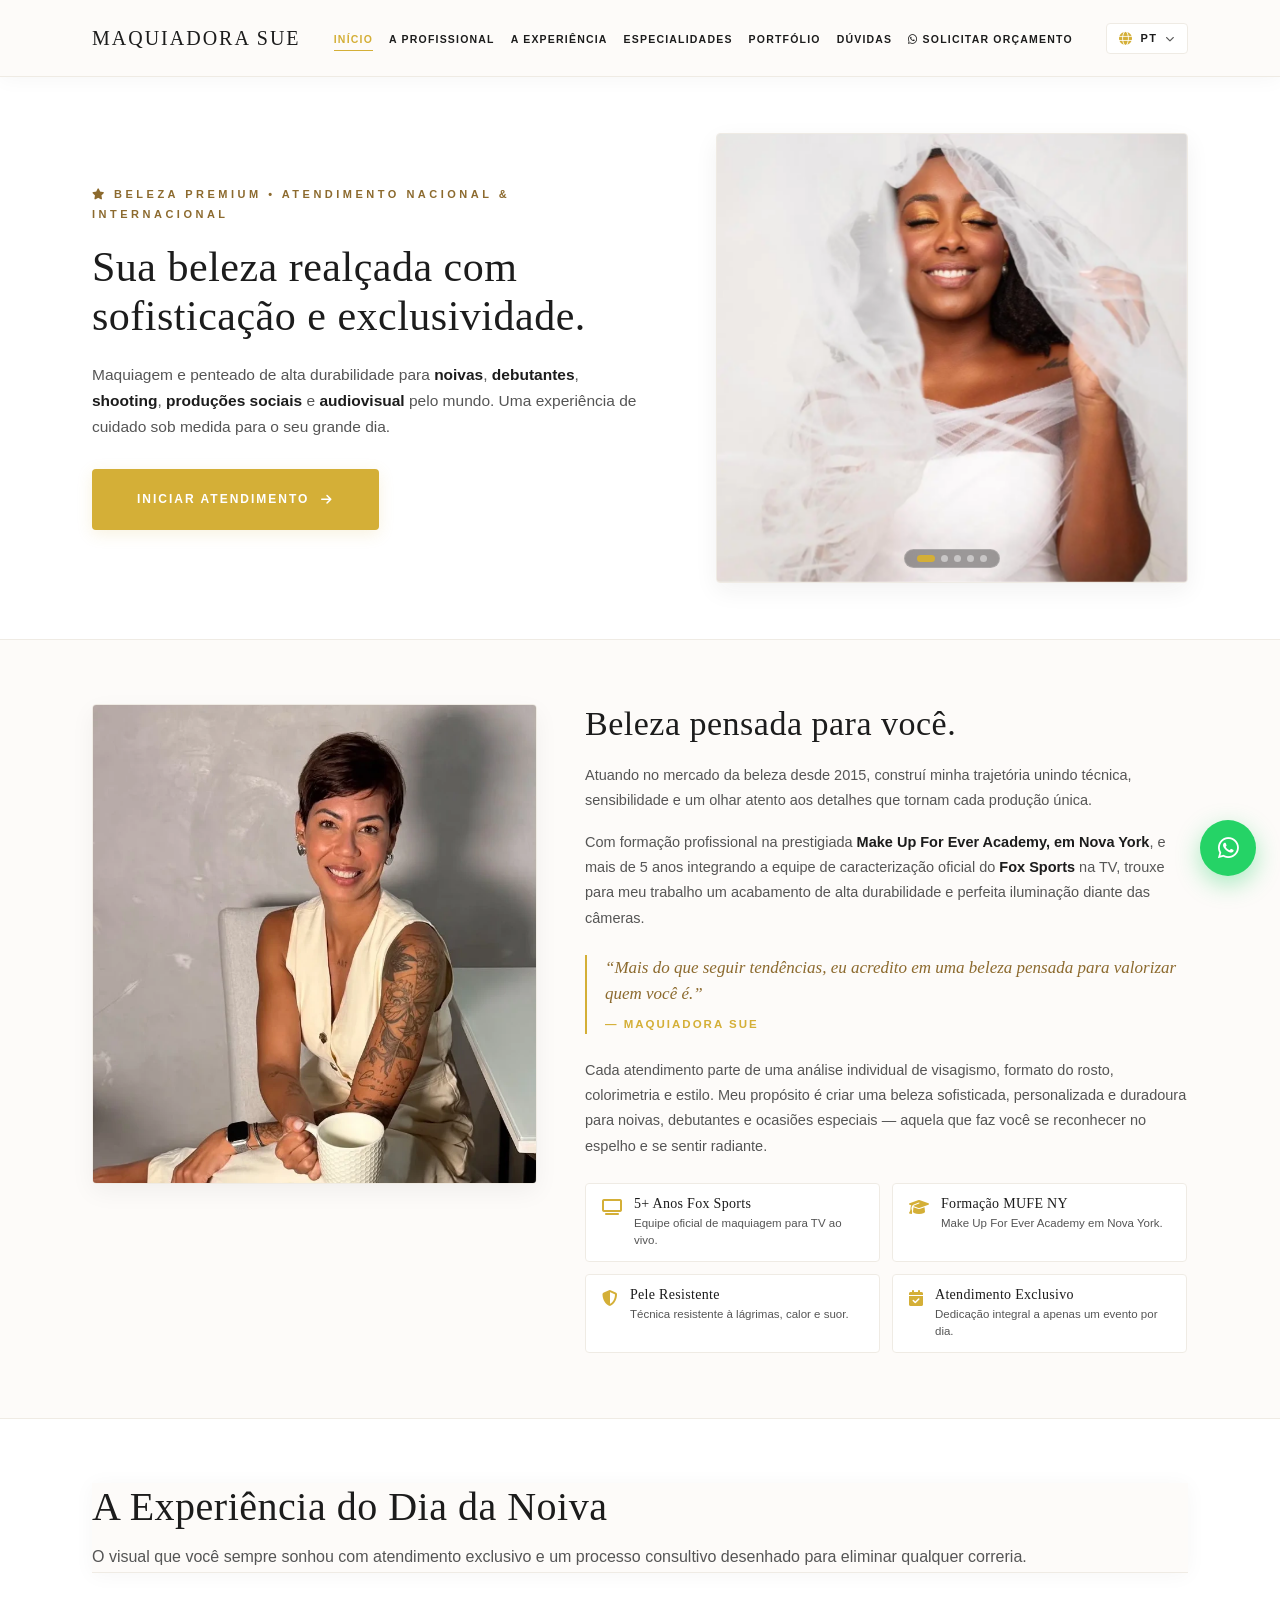
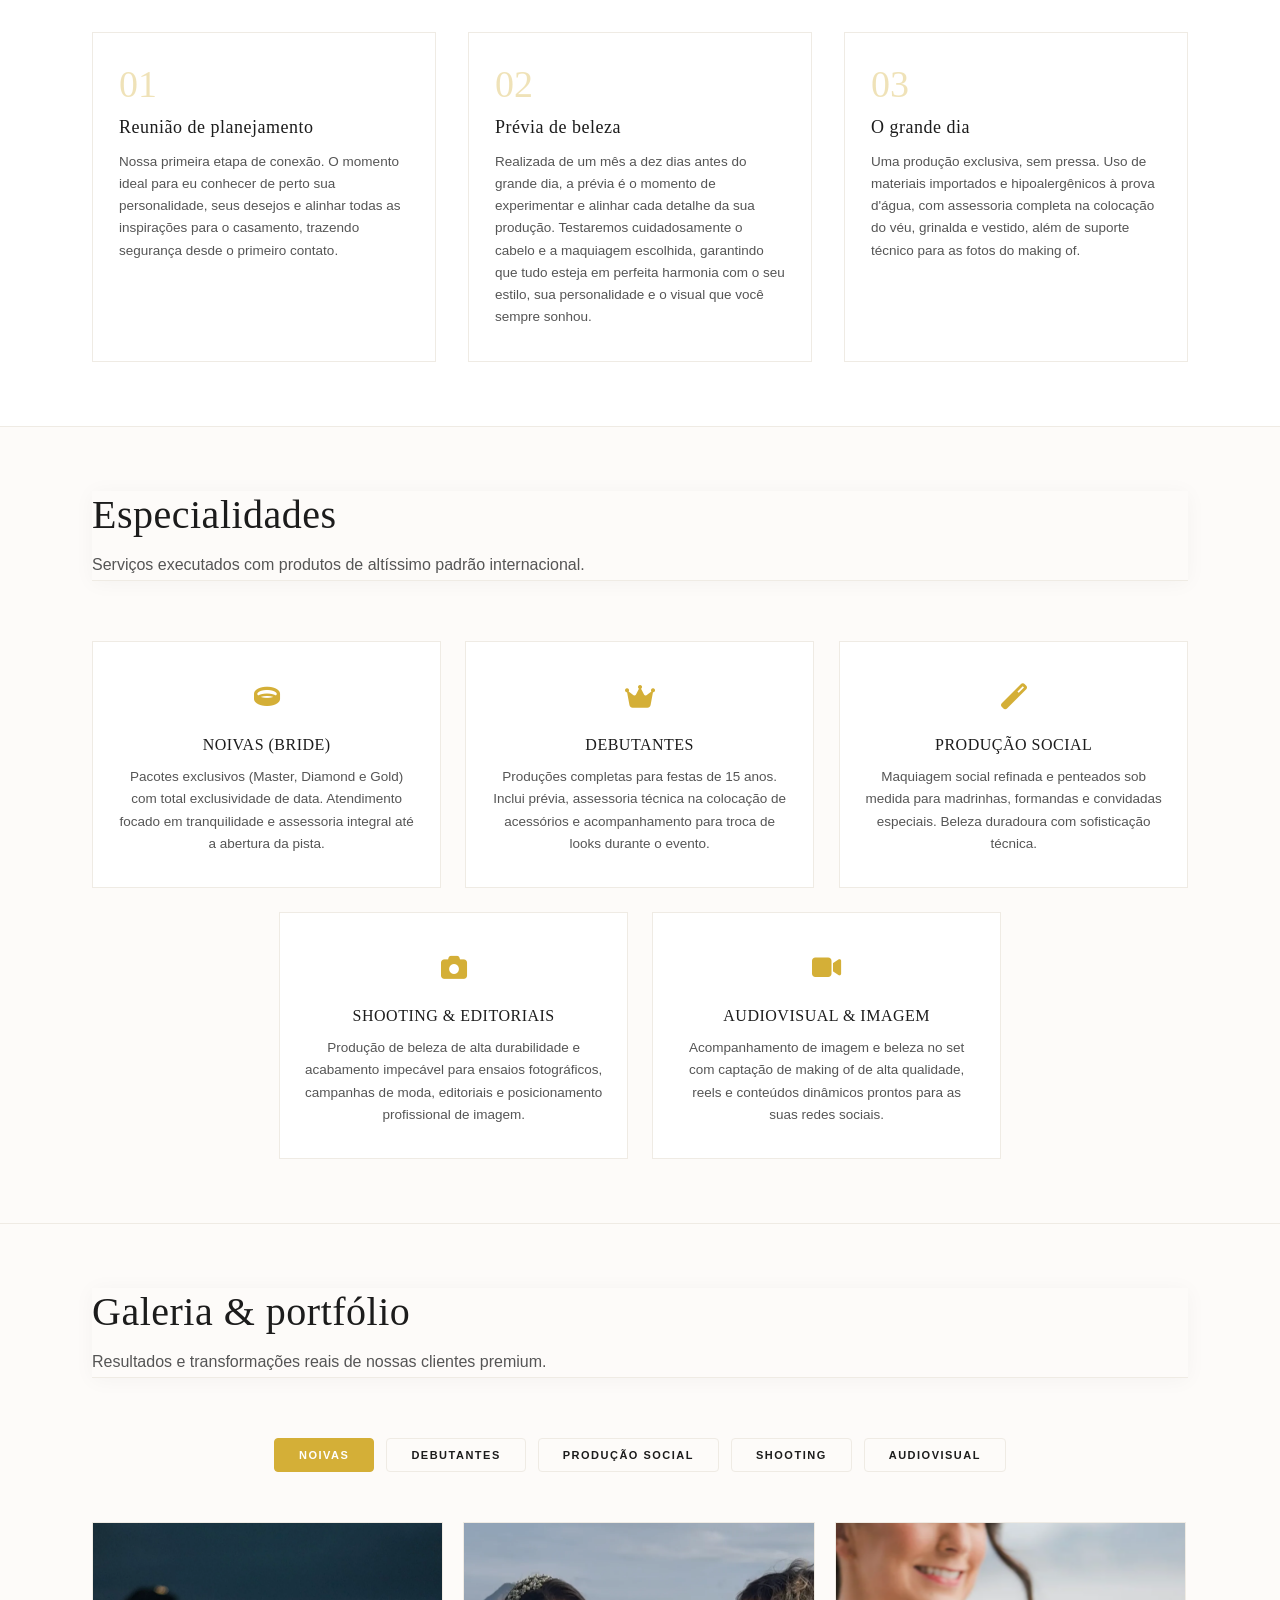
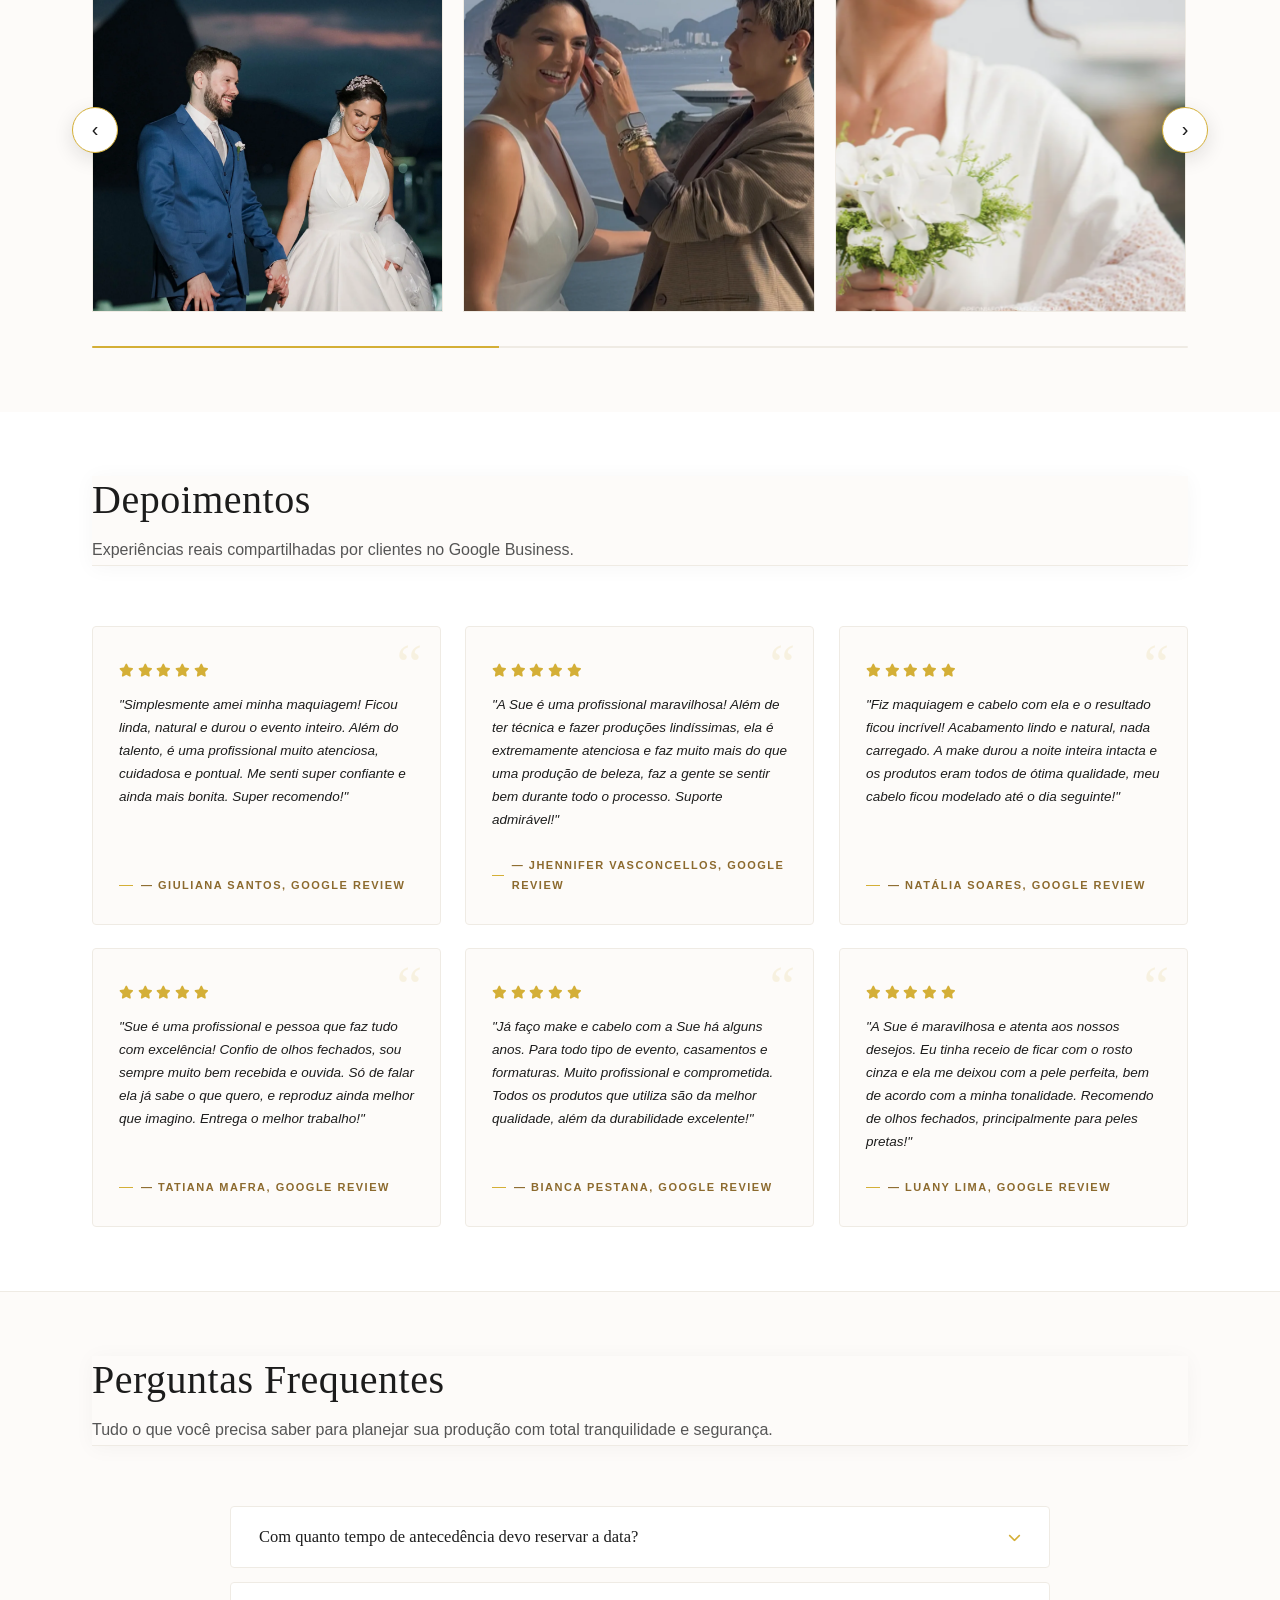
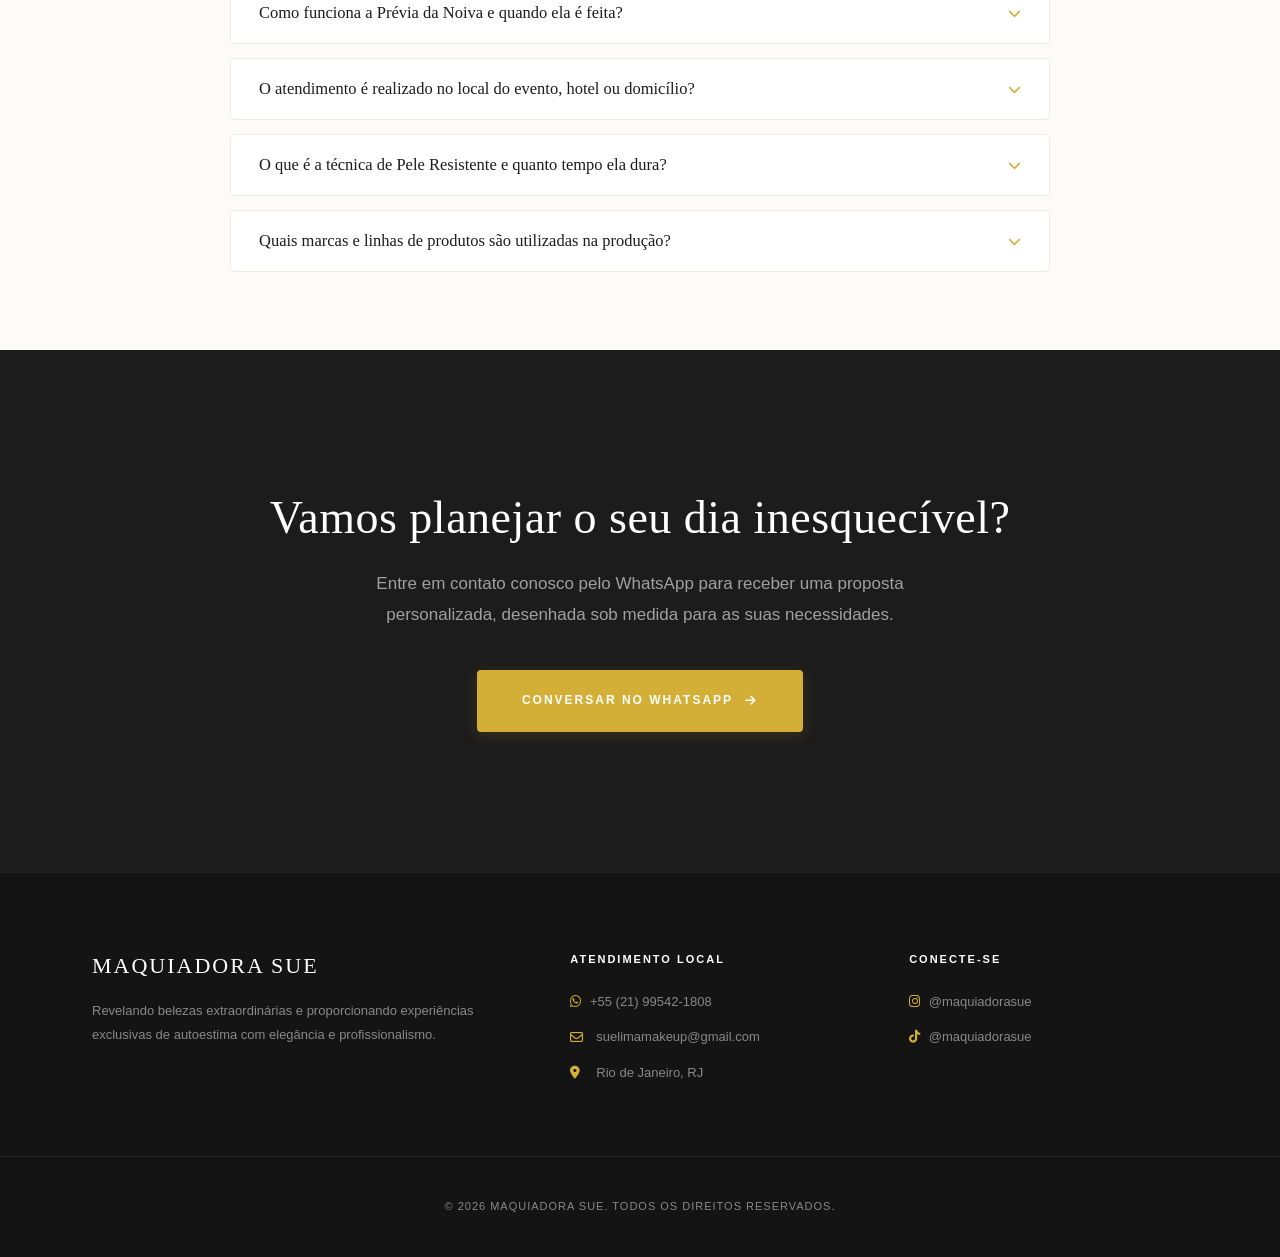
==== commit 62bc3833: "fix: correcao ortografica de crase e concordancia no texto da previa" ====
--- a/index.html
+++ b/index.html
@@ -306,7 +306,7 @@
               <i class="fa-solid fa-shield-halved" aria-hidden="true"></i>
               <div>
                 <h4>Pele Resistente</h4>
-                <p>Técnica resistente a lágrimas, calor e suor.</p>
+                <p>Técnica resistente à lágrimas, calor e suor.</p>
               </div>
             </div>
             <div class="badge-item">
@@ -336,7 +336,7 @@
           <article class="step-card">
             <span class="step-number" aria-hidden="true">02</span>
             <h3>Prévia de beleza</h3>
-            <p>Realizada de um mês a dez dias antes do grande dia, a prévia é o momento de experimentar e alinhar cada detalhe da sua produção. Testaremos cuidadosamente o cabelo e a maquiagem escolhidos, garantindo que tudo esteja em perfeita harmonia com o seu estilo, sua personalidade e o visual que você sempre sonhou.</p>
+            <p>Realizada de um mês a dez dias antes do grande dia, a prévia é o momento de experimentar e alinhar cada detalhe da sua produção. Testaremos cuidadosamente o cabelo e a maquiagem escolhida, garantindo que tudo esteja em perfeita harmonia com o seu estilo, sua personalidade e o visual que você sempre sonhou.</p>
           </article>
           <article class="step-card">
             <span class="step-number" aria-hidden="true">03</span>
